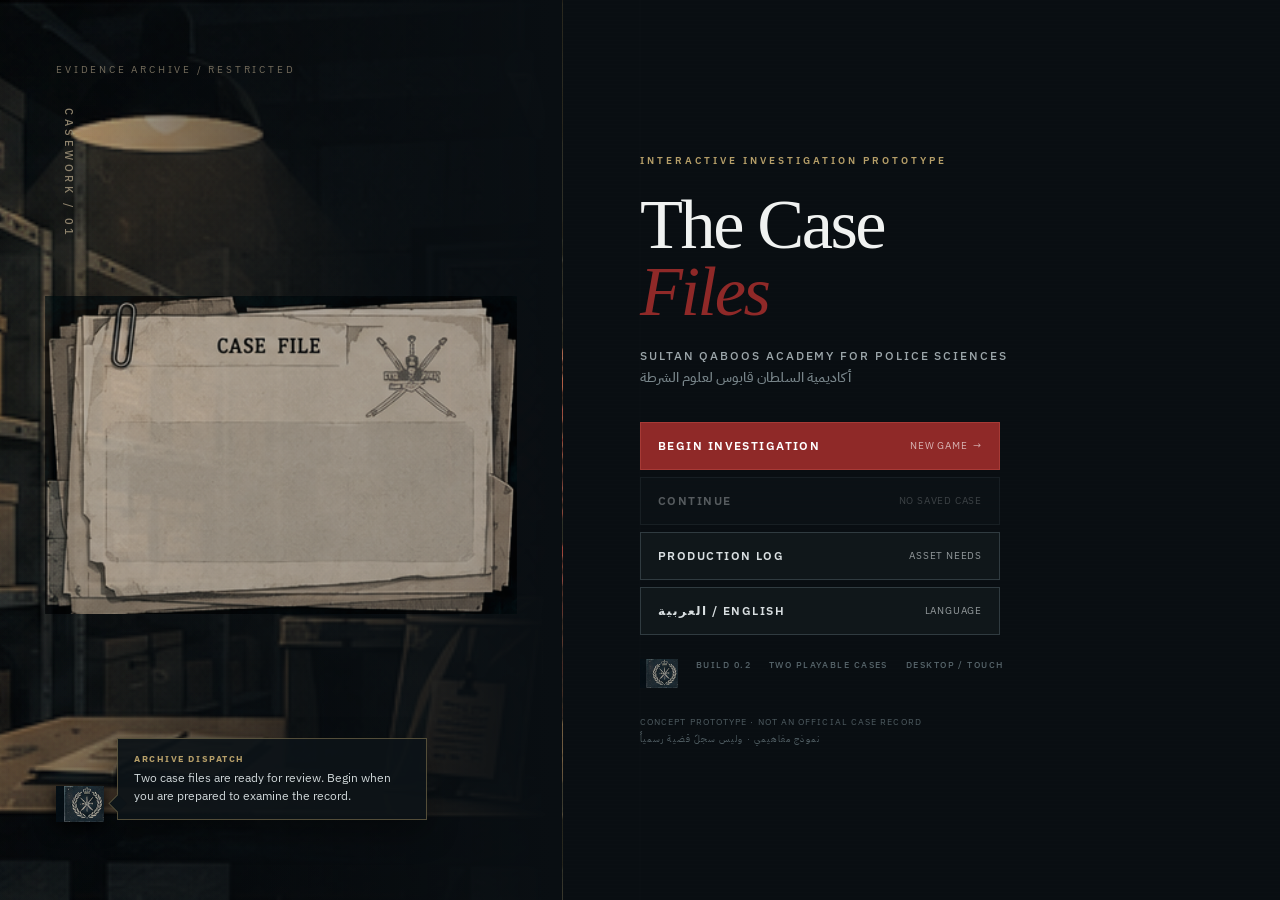
==== index.html @ 936d9a25 "Transform first theft case into cinematic investigation" ====
<!DOCTYPE html>
<html lang="en">
<head>
<meta charset="utf-8">
<meta name="viewport" content="width=device-width, initial-scale=1">
<title>Case Board — The Necklace at the Muscat Grand</title>
<link rel="preconnect" href="https://fonts.googleapis.com">
<link rel="preconnect" href="https://fonts.gstatic.com" crossorigin>
<link href="https://fonts.googleapis.com/css2?family=Special+Elite&family=IBM+Plex+Sans+Arabic:wght@400;500;600;700&family=IBM+Plex+Sans:wght@400;500;600;700&display=swap" rel="stylesheet">
<style>
:root{
  /* motion: ease-out for entrances, ease-in for exits, spring only for payoffs */
  --t-fast:120ms; --t-ui:200ms; --t-enter:260ms; --t-exit:170ms; --t-big:520ms;
  --e-out:cubic-bezier(.22,1,.3,1);
  --e-in:cubic-bezier(.5,0,.9,.4);
  --e-spring:cubic-bezier(.2,1.5,.4,1);
  --cork:#8A6842; --cork-dark:#5C4128; --cork-deep:#3E2C18;
  --paper:#F3EBD8; --paper2:#E2D4B4;
  --ink:#241F18; --muted:#7C6F58;
  --red:#8C2A22; --blue:#2C4A66; --green:#3C6E4A; --gold:#B8892F;
  --type:"Special Elite",monospace;
  --sans:"IBM Plex Sans",system-ui,sans-serif;
  --arf:"IBM Plex Sans Arabic","IBM Plex Sans",system-ui,sans-serif;
}
*{box-sizing:border-box;-webkit-tap-highlight-color:transparent}
html,body{height:100%}
body{margin:0;overflow:hidden;font-family:var(--sans);color:var(--ink);background:var(--cork-deep);display:flex;flex-direction:column}
body.ar{font-family:var(--arf)}
button{font-family:inherit}
.hidden{display:none!important}

/* ---------- toolbar ---------- */
.toolbar{flex:none;background:linear-gradient(#4A3520,var(--cork-deep));border-bottom:3px solid #2C1F10;
  padding:7px 12px;display:flex;align-items:center;gap:6px;flex-wrap:wrap;color:var(--paper);z-index:30;
  box-shadow:0 3px 10px rgba(0,0,0,.35)}
.tgroup{display:flex;align-items:center;gap:2px;background:rgba(0,0,0,.24);border:1px solid rgba(255,255,255,.09);padding:3px}
.tsep{width:1px;height:22px;background:rgba(255,255,255,.14);margin:0 3px}
.tb{font-size:12.5px;font-weight:500;background:transparent;color:#E6D9BC;border:none;
  padding:7px 10px;cursor:pointer;display:flex;align-items:center;gap:6px;white-space:nowrap;position:relative}
.tb:hover{background:rgba(255,255,255,.11);color:#fff}
.tb:active{background:rgba(0,0,0,.3)}
.tb svg{width:17px;height:17px;flex:none;stroke:currentColor;fill:none;stroke-width:1.7;stroke-linecap:round;stroke-linejoin:round}
.tb.on{background:var(--red);color:#fff}
.tb.accuse{background:var(--red);color:#fff}
.tb.accuse:hover{background:#A6362C}
.tb .lbl{font-size:12.5px}
#linkbtn svg,#notebookbtn svg,#hintbtn svg,#accusebtn svg{display:none}
#linkbtn::before,#notebookbtn::before,#hintbtn::before,#accusebtn::before{content:"";width:18px;height:18px;flex:none;background:center/contain no-repeat}
#linkbtn::before{background-image:var(--sprite-icon-network)}
#notebookbtn::before{background-image:var(--sprite-icon-document)}
#hintbtn::before{background-image:var(--sprite-icon-warning)}
#accusebtn::before{background-image:var(--sprite-icon-justice)}
@media (max-width:1180px){.tb .lbl{display:none}.tb{padding:7px 8px}}
.toolbar .title{font-family:var(--type);font-size:14px;white-space:nowrap}
body.ar .toolbar .title{font-family:var(--arf);font-weight:600;font-size:13.5px}
.toolbar .spacer{flex:1}
.tb{font-size:12.5px;font-weight:500;background:#4A3520;color:var(--paper);border:1px solid #63482C;padding:8px 12px;cursor:pointer;display:flex;align-items:center;gap:7px;white-space:nowrap}
.tb:hover{background:#5C4128}
.tb.on{background:var(--red);border-color:#6E1F19;color:#fff}
.tb.accuse{background:var(--red);border-color:#6E1F19}
.tb.accuse:hover{background:#A6362C}
.group{display:flex;align-items:center;background:rgba(0,0,0,.24);border:1px solid rgba(255,255,255,.09);padding:3px}
.group button{background:transparent;border:none;color:#E6D9BC;width:30px;height:28px;cursor:pointer;line-height:1;display:flex;align-items:center;justify-content:center}
.group button svg{width:16px;height:16px;stroke:currentColor;fill:none;stroke-width:1.7;stroke-linecap:round;stroke-linejoin:round}
.group button:hover{background:rgba(255,255,255,.11);color:#fff}
.group .zlevel{font-size:11.5px;min-width:42px;text-align:center;color:#D6C5A4;font-variant-numeric:tabular-nums;height:28px;display:flex;align-items:center;justify-content:center}
.group .zfit{width:30px}
.swatch{width:22px;height:22px;border-radius:50%;border:2px solid rgba(255,255,255,.26);cursor:pointer;padding:0;margin:0 2px}
.swatch.sel{border-color:#fff;box-shadow:0 0 0 2px rgba(0,0,0,.45)}
.badge{background:var(--gold);color:#231A08;font-size:11px;font-weight:700;min-width:19px;height:19px;border-radius:50%;display:flex;align-items:center;justify-content:center;padding:0 4px}

.hint{flex:none;background:var(--red);color:#fff;padding:8px 18px;font-size:13.5px;font-weight:500;display:flex;align-items:center;gap:10px;z-index:25}
.hint button{background:rgba(0,0,0,.25);border:none;color:#fff;padding:4px 11px;font-size:12.5px;cursor:pointer;margin-inline-start:auto}

/* ---------- board ---------- */
.board-scroll{flex:1;overflow:auto;position:relative;cursor:grab;touch-action:pan-x pan-y;
  background:
    radial-gradient(circle at 12% 18%, rgba(0,0,0,.07) 0 3px, transparent 3px),
    radial-gradient(circle at 63% 61%, rgba(0,0,0,.06) 0 3px, transparent 3px),
    radial-gradient(circle at 87% 26%, rgba(0,0,0,.07) 0 3px, transparent 3px),
    radial-gradient(circle at 31% 83%, rgba(0,0,0,.05) 0 3px, transparent 3px),
    linear-gradient(155deg,var(--cork),var(--cork-dark));
  background-size:120px 120px,150px 150px,134px 134px,110px 110px,cover;}
.board-canvas{position:relative;width:2560px;height:1700px}
.board{position:absolute;top:0;left:0;width:2560px;height:1700px;transform-origin:0 0}
.board.linking{cursor:crosshair}
svg.yarn-layer{position:absolute;inset:0;width:100%;height:100%;pointer-events:none;z-index:5}
svg.yarn-layer .yarn-hit{stroke:transparent;stroke-width:18;fill:none;pointer-events:stroke;cursor:pointer}
svg.yarn-layer .yarn-shadow{stroke:rgba(0,0,0,.3);stroke-width:3.5;fill:none;pointer-events:none}
svg.yarn-layer g.conn:hover .yarn-line{stroke-width:4.5}
.zone-label{position:absolute;font-family:var(--type);font-size:13.5px;color:rgba(255,255,255,.62);letter-spacing:.06em;text-shadow:0 1px 3px rgba(0,0,0,.5);pointer-events:none;z-index:2}
body.ar .zone-label{font-family:var(--arf);font-weight:600;letter-spacing:0}

.card{position:absolute;width:172px;background:var(--paper);border:none;padding:0;box-shadow:0 7px 16px rgba(0,0,0,.38);cursor:grab;touch-action:none;z-index:10;text-align:start;color:var(--ink);font-family:inherit;transition:box-shadow .15s}
.card.dragging{cursor:grabbing;box-shadow:0 18px 34px rgba(0,0,0,.5);z-index:22}
.card.link-armed{outline:3px solid #fff;outline-offset:3px}
.card.fresh{animation:drop .4s cubic-bezier(.2,1.3,.4,1)}
@keyframes drop{from{opacity:0;transform:translateY(-16px) rotate(-4deg)}to{opacity:1;transform:none}}
.board.linking .card{cursor:crosshair}
.card-inner{padding:15px 12px 12px;pointer-events:none}
.pin{position:absolute;top:-10px;left:50%;transform:translateX(-50%);width:18px;height:18px;border-radius:50%;z-index:3;background:radial-gradient(circle at 34% 28%,#E0645A,#8C2A22 72%);box-shadow:0 2px 4px rgba(0,0,0,.55),inset 0 -2px 3px rgba(0,0,0,.25)}
.pin.blue{background:radial-gradient(circle at 34% 28%,#6E97BE,#2C4A66 72%)}
.pin.gold{background:radial-gradient(circle at 34% 28%,#E3C168,#B8892F 72%)}
.thumb{display:block;width:100%;aspect-ratio:1;overflow:hidden;border:3px solid #fff;box-shadow:0 1px 4px rgba(0,0,0,.22);margin-bottom:10px}
.thumb svg,.thumb img{display:block;width:100%;height:100%;object-fit:cover}
.card .cname{font-weight:600;font-size:13.5px;line-height:1.3;margin:0}
.card .crole{color:var(--muted);font-size:11.5px;margin-top:2px;line-height:1.3}
.card .cstatus{margin-top:9px;font-family:var(--type);font-size:10.5px;color:var(--muted);padding-top:7px;border-top:1px solid var(--paper2)}
body.ar .card .cstatus{font-family:var(--arf);font-size:11px}
.card .cstatus.seen{color:var(--green)}
body.ar .card-inner{direction:rtl;text-align:right}

/* Cards use a shared visual grammar, but each kind answers a different question.
   Portraits identify people; evidence foregrounds its signal and time; locations
   orient the player in the case. This keeps the board economical while making
   relationships legible at a glance. */
.card-topline{display:flex;align-items:center;justify-content:space-between;gap:7px;
  min-height:23px;padding:8px 11px 0;color:var(--muted);font-family:var(--type);font-size:9px;letter-spacing:.11em}
body.ar .card-topline{font-family:var(--arf);font-weight:700;letter-spacing:0;direction:rtl}
.kind-mark{display:inline-flex;align-items:center;gap:5px;white-space:nowrap}
.kind-mark i{width:7px;height:7px;border-radius:50%;background:currentColor;box-shadow:0 0 0 2px rgba(0,0,0,.07)}
.card-rel{display:none;align-items:center;justify-content:center;min-width:20px;height:18px;padding:0 5px;
  background:var(--ink);color:#fff;font-family:var(--sans);font-size:10px;font-weight:700;letter-spacing:0}
.card.has-rel .card-rel{display:inline-flex}
.card.k-suspect .kind-mark{color:var(--red)}
.card.k-witness .kind-mark{color:#3E7FB0}
.card.k-evidence .kind-mark{color:#9A6914}
.card.k-evidence{width:184px;background:#F7F0DF}
.card.k-evidence .card-inner{padding:0 12px 12px}
.card.k-evidence .thumb{aspect-ratio:1.55;margin:0 0 9px;border-width:1px;background:#fff}
.card.k-evidence .cname{font-family:var(--type);font-size:13px;font-weight:400;line-height:1.25}
body.ar .card.k-evidence .cname{font-family:var(--arf);font-weight:700;font-size:13px}
.evidence-meta{display:flex;align-items:center;justify-content:space-between;gap:7px;margin-top:6px;
  padding-top:6px;border-top:1px dashed #D5C7A7;color:var(--muted);font-size:10px;line-height:1.2}
.evidence-meta .etime{font-family:var(--type);color:var(--blue);font-size:11px;font-variant-numeric:tabular-nums}
body.ar .evidence-meta .etime{font-family:var(--arf);font-weight:600}
.evidence-meta .efile{font-size:9px;letter-spacing:.08em;text-transform:uppercase}
.card.k-evidence .cstatus{margin-top:7px;padding-top:6px}

/* scene card */
.scene-card{position:absolute;width:280px;background:var(--paper);border:none;padding:0 0 12px;box-shadow:0 7px 16px rgba(0,0,0,.38);cursor:grab;touch-action:none;z-index:10;font-family:inherit;color:var(--ink);text-align:start}
.scene-card.dragging{cursor:grabbing;z-index:22}
.scene-card .tape{position:absolute;top:-11px;left:50%;transform:translateX(-50%) rotate(-2deg);width:80px;height:22px;background:rgba(238,226,190,.8);border-inline:1px dashed rgba(0,0,0,.12);z-index:3}
.scene-card .mini{display:block;width:100%;pointer-events:none}
.scene-card .mini svg,.scene-card .mini img{display:block;width:100%;height:auto;aspect-ratio:15/8;object-fit:cover}
.scene-card p{margin:9px 14px 0;font-family:var(--type);font-size:11.5px;line-height:1.5;color:var(--muted);pointer-events:none}
body.ar .scene-card p{font-family:var(--arf);font-size:12px;direction:rtl;text-align:right}
.scene-card .open-tag{display:block;margin:9px 14px 0;font-size:12px;font-weight:600;color:var(--red);pointer-events:none}
.scene-card .location-kicker img{width:24px;height:18px;object-fit:cover;filter:saturate(.8)}
.scene-card .location-kicker{display:flex;align-items:center;gap:6px;margin:12px 14px 0;color:var(--blue);font-family:var(--type);font-size:9px;letter-spacing:.12em}
.scene-card .location-kicker::before{content:"";width:7px;height:7px;border:1.5px solid currentColor;transform:rotate(45deg)}
body.ar .scene-card .location-kicker{font-family:var(--arf);font-size:10px;font-weight:700;letter-spacing:0;direction:rtl}

/* ---------- overlay / panel ---------- */
.overlay{position:fixed;inset:0;z-index:60;background:rgba(15,10,4,.74);display:flex;align-items:center;justify-content:center;padding:18px;animation:fade .18s ease}
.overlay.lvl2{z-index:80;background:rgba(15,10,4,.6)}
@keyframes fade{from{opacity:0}to{opacity:1}}
.panel{background:var(--paper);width:100%;max-width:700px;max-height:90vh;overflow-y:auto;box-shadow:0 22px 64px rgba(0,0,0,.55);position:relative;animation:rise var(--t-enter) var(--e-out)}
.panel.wide{max-width:1000px}
.panel.narrow{max-width:460px}
@keyframes rise{from{opacity:0;transform:translateY(14px) scale(.985)}to{opacity:1;transform:none}}
.panel-head{padding:18px 26px 16px;border-bottom:2px solid var(--paper2);display:flex;gap:15px;align-items:center}
body.ar .panel-head{direction:rtl}
.panel-portrait{width:64px;height:64px;flex:none;overflow:hidden;border:3px solid #fff;box-shadow:0 1px 5px rgba(0,0,0,.2)}
.panel-portrait svg,.panel-portrait img{display:block;width:100%;height:100%;object-fit:cover}
.panel-head h2{font-family:var(--type);font-weight:400;font-size:18.5px;margin:0;line-height:1.3}
body.ar .panel-head h2{font-family:var(--arf);font-weight:600}
.panel-head .role{color:var(--muted);font-size:13px;margin-top:3px}
.close-x{position:absolute;top:12px;inset-inline-end:12px;width:36px;height:36px;border:none;background:rgba(0,0,0,.06);color:var(--muted);font-size:21px;cursor:pointer;line-height:1;z-index:4}
.close-x:hover{background:rgba(0,0,0,.13);color:var(--ink)}
.panel-body{padding:18px 26px 26px}
body.ar .panel-body{direction:rtl;text-align:right}

.statement{font-family:var(--type);font-size:15px;line-height:1.75;margin:0 0 18px;border-inline-start:3px solid var(--gold);padding-inline-start:16px}
body.ar .statement{font-family:var(--arf);font-size:15.5px;line-height:1.95}
.topics{display:flex;flex-direction:column;gap:8px}
.topic-btn{text-align:start;background:#fff;border:1px solid #D9CBAA;padding:12px 15px;cursor:pointer;font-size:14.5px;color:var(--ink);display:flex;align-items:center;gap:10px;font-family:inherit}
body.ar .topic-btn{direction:rtl;text-align:right;font-size:15px}
.topic-btn:hover:not(:disabled){border-color:var(--gold);background:#FCF8EE}
.topic-btn:disabled{cursor:default;opacity:.6}
.topic-btn.asked{color:var(--muted)}
.flag{font-family:var(--type);font-size:10px;padding:3px 8px;flex:none;border-radius:2px}
body.ar .flag{font-family:var(--arf);font-size:11px;font-weight:600}
.flag.contradiction{background:var(--red);color:#fff}
.flag.clue{background:var(--blue);color:#fff}
.flag.clear{background:var(--green);color:#fff}
.flag.locked{background:#D9CBAA;color:#5C4F36}
.response{background:#fff var(--sprite-ui-notebook-page) center/100% 100% no-repeat;border:1px solid #D9CBAA;border-inline-start:3px solid var(--gold);padding:12px 15px;font-size:14.5px;line-height:1.65;animation:reveal .26s ease}
body.ar .response{font-size:15px;line-height:1.9}
@keyframes reveal{from{opacity:0;transform:translateY(-5px)}to{opacity:1;transform:none}}
.linkrow{margin-top:9px;padding-top:9px;border-top:1px dashed #DDD0B2}
.linkbtn{background:transparent;border:1px solid #CFC0A0;color:var(--muted);font-size:12.5px;font-weight:500;padding:6px 12px;cursor:pointer;display:inline-flex;align-items:center;gap:7px;font-family:inherit}
.linkbtn:hover{border-color:var(--red);color:var(--red)}
.linkbtn .dot{width:9px;height:9px;border-radius:50%;flex:none}

.actionrow{display:flex;gap:8px;flex-wrap:wrap;margin:0 0 16px;padding-bottom:16px;border-bottom:1px dashed #DDD0B2}
.actbtn{background:var(--blue);color:#fff;border:none;font-size:13.5px;font-weight:600;padding:10px 16px;cursor:pointer;font-family:inherit}
.actbtn:hover{filter:brightness(1.15)}
.actbtn:disabled{background:#D9CBAA;color:#8A7C5F;cursor:default}
.actbtn.g{background:var(--green)}

.ev-figure{background:#fff;border:1px solid #D9CBAA;margin-bottom:16px;display:flex;align-items:center;justify-content:center;padding:10px}
.ev-figure svg{width:180px;height:180px;max-width:100%}
.ev-desc{font-size:15px;line-height:1.7;margin:0}
body.ar .ev-desc{line-height:1.95}
.matchbox{margin-top:18px;padding-top:16px;border-top:1px dashed #DDD0B2}
.matchbox h3{font-family:var(--type);font-weight:400;font-size:14.5px;margin:0 0 10px}
body.ar .matchbox h3{font-family:var(--arf);font-weight:600;font-size:15px}
.matchrow{display:flex;align-items:center;gap:12px;background:#fff;border:1px solid #D9CBAA;padding:9px 13px;margin-bottom:8px;font-size:14px}
body.ar .matchrow{direction:rtl}
.matchrow .mp{width:34px;height:34px;flex:none;overflow:hidden;border:2px solid #fff}
.matchrow .mp svg{display:block;width:100%;height:100%}
.matchrow .mname{flex:1}
.matchrow button{background:var(--ink);color:#fff;border:none;font-size:12.5px;padding:7px 13px;cursor:pointer;font-family:inherit}
.matchrow .res{font-family:var(--type);font-size:12px;padding:4px 10px}
body.ar .matchrow .res{font-family:var(--arf);font-weight:600;font-size:12.5px}
.res.hit{background:var(--red);color:#fff}
.res.miss{background:var(--green);color:#fff}
.needprint{color:var(--muted);font-size:14px;font-style:italic;line-height:1.6;margin:0}

/* ---------- crime scene ---------- */
.scene-wrap{position:relative;background:#11161C;border:1px solid #D9CBAA}
.scene-wrap svg{display:block;width:100%;height:auto}.scene-photo{filter:saturate(.8) contrast(1.04);opacity:.82}
.hot{cursor:pointer}
.hot .ring{fill:rgba(232,179,58,.14);stroke:#E8B33A;stroke-width:2.5;stroke-dasharray:5 4}
.scene-wrap.glow .hot .ring{animation:pulse 1.8s ease-in-out infinite}
@keyframes pulse{0%,100%{opacity:.45}50%{opacity:1}}
.scene-wrap:not(.glow) .hot .ring{opacity:0}
.hot:hover .ring{opacity:1!important;fill:rgba(232,179,58,.3)}
.hot.done .ring{stroke:#3C6E4A;fill:rgba(60,110,74,.18);stroke-dasharray:none;animation:none;opacity:.8}
.hot .tick{font-family:var(--type);font-size:15px;fill:#8EDBA4}
.scene-tools{display:flex;gap:8px;align-items:center;margin:14px 0 0;flex-wrap:wrap}
.scene-out{margin-top:14px;background:#fff;border:1px solid #D9CBAA;border-inline-start:3px solid var(--gold);padding:14px 16px;font-size:14.5px;line-height:1.7;min-height:2em}
body.ar .scene-out{line-height:1.9}
.scene-out .found{display:block;margin-top:9px;color:var(--green);font-weight:600;font-size:13.5px}
.scene-empty{color:var(--muted);font-style:italic}

/* ---------- picker ---------- */
.picklist{display:flex;flex-direction:column;gap:7px;max-height:56vh;overflow-y:auto}
.pickitem{display:flex;align-items:center;gap:12px;background:#fff;border:1px solid #D9CBAA;padding:8px 13px;cursor:pointer;text-align:start;font-family:inherit;font-size:14px;color:var(--ink)}
body.ar .pickitem{direction:rtl;text-align:right}
.pickitem:hover{border-color:var(--red)}
.pickitem .pp{width:34px;height:34px;flex:none;overflow:hidden;border:2px solid #fff}
.pickitem .pp svg,.pickitem .pp img{display:block;width:100%;height:100%;object-fit:cover}

/* ---------- notebook ---------- */
.notebook{position:fixed;top:0;inset-inline-end:0;bottom:0;z-index:70;width:min(370px,94vw);background:var(--paper);box-shadow:-10px 0 34px rgba(0,0,0,.45);transform:translateX(105%);transition:transform .26s ease;display:flex;flex-direction:column}
body.ar .notebook{transform:translateX(-105%)}
.notebook.open{transform:translateX(0)!important}
.notebook-head{padding:15px 18px;border-bottom:2px solid var(--paper2);display:flex;align-items:center;gap:12px;flex:none}
.notebook-head h2{font-family:var(--type);font-weight:400;font-size:16.5px;margin:0}
body.ar .notebook-head{direction:rtl}
body.ar .notebook-head h2{font-family:var(--arf);font-weight:600}
.notebook-close{margin-inline-start:auto;width:34px;height:34px;flex:none;border:none;background:rgba(0,0,0,.05);color:var(--muted);font-size:20px;cursor:pointer;line-height:1}
.notebook-close:hover{background:rgba(0,0,0,.12);color:var(--ink)}
.notebook-list{flex:1;overflow-y:auto;padding:14px 16px}
body.ar .notebook-list{direction:rtl;text-align:right}
.note-entry{border-inline-start:3px solid var(--gold);padding:10px 13px;margin-bottom:10px;background:#fff var(--sprite-ui-notebook-page) center/100% 100% no-repeat;font-size:13.5px;line-height:1.55;animation:reveal .24s ease}
body.ar .note-entry{font-size:14px;line-height:1.8}
.note-entry.contradiction{border-color:var(--red)}
.note-entry.clue{border-color:var(--blue)}
.note-entry.clear{border-color:var(--green)}
.note-entry .tag{display:block;font-family:var(--type);font-size:10px;color:var(--muted);margin-bottom:4px;letter-spacing:.05em}
body.ar .note-entry .tag{font-family:var(--arf);font-size:11.5px;font-weight:600;letter-spacing:0}
.note-empty{color:var(--muted);font-size:14px;font-style:italic;line-height:1.6}

.nbtabs{display:flex;flex:none;border-bottom:2px solid var(--paper2)}
.nbtab{flex:1;background:transparent;border:none;border-bottom:3px solid transparent;
  padding:11px 8px;font-family:inherit;font-size:13.5px;font-weight:600;color:var(--muted);cursor:pointer;
  display:flex;align-items:center;justify-content:center;gap:7px;transition:color var(--t-fast) var(--e-out),border-color var(--t-fast) var(--e-out)}
.nbtab:hover{color:var(--ink)}
.nbtab.on{color:var(--ink);border-bottom-color:var(--red)}
.nbtab .badge{background:var(--red);color:#fff}
.leadhead{font-family:var(--type);font-size:11px;letter-spacing:.07em;color:var(--muted);margin:4px 0 9px}
body.ar .leadhead{font-family:var(--arf);font-weight:600;letter-spacing:0;font-size:12px}
.lead{display:flex;gap:11px;background:#fff;border-inline-start:3px solid var(--red);padding:11px 13px;
  margin-bottom:9px;font-size:13.5px;line-height:1.6;animation:reveal var(--t-enter) var(--e-out)}
body.ar .lead{font-size:14px;line-height:1.8}
.lead .lq{font-family:var(--type);font-size:14px;color:var(--red);flex:none;line-height:1.2}
.lead.done{border-inline-start-color:var(--green);opacity:.62}
.lead.done .lq{color:var(--green)}
.lead.done .ltxt{text-decoration:line-through;text-decoration-thickness:1px}
.deduction{background:#fff;border:1px solid #D9CBAA;margin-bottom:12px;padding:13px;animation:reveal var(--t-enter) var(--e-out)}
.deduction.unlocked{border-inline-start:4px solid var(--gold)}
.deduction-title{font-family:var(--type);font-size:13px;margin:0 0 9px;color:var(--red)}
.fact-chain{display:flex;flex-wrap:wrap;align-items:center;gap:6px;margin-bottom:9px}
.fact-chip{font-size:11.5px;background:#EAF1F6;color:var(--blue);border:1px solid #C3D6E2;padding:4px 7px}
.fact-chip.missing{background:transparent;color:var(--muted);border-style:dashed}
.fact-plus{color:var(--gold);font-weight:700}.deduction-result{font-family:var(--type);font-size:13.5px;line-height:1.55;margin:0}
.relation-card{background:#fff;border-inline-start:3px solid var(--blue);padding:10px 12px;margin-bottom:9px}.relation-card strong{display:block;font-size:13px;margin-bottom:7px}
.relation-row{display:grid;grid-template-columns:minmax(76px,.7fr) 1.3fr;gap:8px;font-size:12px;padding:4px 0;border-top:1px dotted #DED2B8}.relation-row .predicate{color:var(--muted);font-family:var(--type)}
body.ar .deduction-title,body.ar .deduction-result,body.ar .relation-row .predicate{font-family:var(--arf)}

/* ---------- case select (gate #0.5, between splash and briefing) ---------- */
#case-select{
  position:fixed;inset:0;z-index:998;background:#0b1115 url("assets/rooms/evidence-room.svg") center/cover no-repeat;
  display:flex;align-items:center;justify-content:center;padding:26px;overflow-y:auto;
  transition:opacity 380ms var(--e-in);
}
#case-select::before{content:"";position:fixed;inset:0;background:linear-gradient(90deg,rgba(6,10,13,.96),rgba(6,10,13,.76)),linear-gradient(0deg,rgba(4,7,9,.92),transparent 60%);pointer-events:none}
#case-select.hidden{display:none}
#case-select.leaving{opacity:0;pointer-events:none}
.cs-wrap{position:relative;z-index:1;max-width:980px;width:100%}
.cs-head{text-align:center;color:var(--paper);margin-bottom:26px}
.cs-head h1{font-family:var(--type);font-weight:400;font-size:22px;margin:0 0 5px}
body.ar .cs-head h1{font-family:var(--arf);font-weight:700}
.cs-head p{margin:0;color:#B9A780;font-size:13.5px}
body.ar .cs-head p{font-family:var(--arf)}
.cs-brief{display:flex;align-items:center;gap:12px;width:max-content;max-width:100%;margin:0 0 24px;color:#c9d0d2;animation:bubble-in 500ms 80ms var(--e-out) backwards}
.cs-brief img{width:44px;height:44px;object-fit:contain;filter:drop-shadow(0 4px 8px rgba(0,0,0,.45))}
.cs-bubble{position:relative;margin:0;padding:11px 15px;border:1px solid #4c5a60;background:rgba(18,27,32,.94);font-size:12.5px;line-height:1.45;box-shadow:0 8px 24px rgba(0,0,0,.3)}
.cs-bubble::before{content:"";position:absolute;left:-7px;top:14px;width:12px;height:12px;background:#121b20;border-left:1px solid #4c5a60;border-bottom:1px solid #4c5a60;transform:rotate(45deg)}
body.ar .cs-brief{flex-direction:row-reverse;margin-left:auto}.cs-bubble strong{display:block;color:#b69f69;font-size:9px;letter-spacing:.15em;text-transform:uppercase;margin-bottom:2px}
body.ar .cs-bubble{text-align:right}body.ar .cs-bubble::before{left:auto;right:-7px;transform:rotate(225deg)}
.cs-grid{display:grid;grid-template-columns:1fr 1fr;gap:22px}
@media (max-width:720px){.cs-grid{grid-template-columns:1fr}}
.cs-card{
  background:var(--paper);cursor:pointer;border:none;text-align:start;padding:0;
  box-shadow:0 16px 40px rgba(0,0,0,.4);overflow:hidden;
  transition:transform var(--t-ui) var(--e-out),box-shadow var(--t-ui) var(--e-out);
  transform-origin:50% 85%;animation:case-file-in 560ms 170ms var(--e-out) backwards;
}
.cs-card:nth-of-type(2){animation-delay:270ms}
.cs-card:hover{transform:translateY(-4px);box-shadow:0 22px 50px rgba(0,0,0,.5)}
.cs-thumb{width:100%;aspect-ratio:600/200;overflow:hidden;border-bottom:3px solid var(--paper2)}
.cs-thumb svg,.cs-thumb img{display:block;width:100%;height:100%;object-fit:cover}
.cs-thumb img{transition:transform 650ms var(--e-out),filter 300ms ease;filter:saturate(.72) contrast(1.08)}
.cs-card:hover .cs-thumb img,.cs-card:focus-visible .cs-thumb img{transform:scale(1.035);filter:saturate(.95) contrast(1.04)}
.cs-body{padding:16px 18px 18px;position:relative}
body.ar .cs-body{direction:rtl;text-align:right}
.cs-tag{
  position:absolute;top:-13px;inset-inline-start:16px;font-family:var(--type);font-size:10.5px;
  letter-spacing:.06em;padding:4px 10px;color:#fff;box-shadow:0 3px 8px rgba(0,0,0,.3);
}
body.ar .cs-tag{font-family:var(--arf);font-weight:700;letter-spacing:0}
.cs-tag.theft{background:var(--blue)}
.cs-tag.homicide{background:var(--red)}
.cs-title{font-family:var(--type);font-weight:400;font-size:16.5px;margin:8px 0 4px}
body.ar .cs-title{font-family:var(--arf);font-weight:700;font-size:16px}
.cs-teaser{font-size:13px;color:var(--muted);line-height:1.55;margin:0}
body.ar .cs-teaser{font-size:13.5px;line-height:1.8}
.cs-foot{text-align:center;margin-top:20px}
.cs-foot button{
  background:transparent;border:1px solid #6B5636;color:#C6B08A;
  font-family:inherit;font-size:12.5px;padding:9px 18px;cursor:pointer;
}
.cs-foot button:hover{border-color:#B9A780;color:#EAD9AE}
@keyframes case-file-in{from{opacity:0;transform:translateY(22px) scale(.9)}to{opacity:1;transform:none}}
@keyframes bubble-in{from{opacity:0;transform:translateX(-12px) scale(.92)}to{opacity:1;transform:none}}

/* ---------- command menu (gate #0) ---------- */
#academy-splash{
  position:fixed;inset:0;z-index:999;overflow:hidden;color:#e8edf0;
  background:#090e12;display:grid;grid-template-columns:minmax(360px,44%) 1fr;
  transition:opacity 420ms var(--e-in),transform 420ms var(--e-in);
}
#academy-splash::before{content:"";position:absolute;inset:0;pointer-events:none;opacity:.24;background:
  linear-gradient(90deg,transparent 49.9%,rgba(255,255,255,.035) 50%,transparent 50.1%),
  linear-gradient(rgba(255,255,255,.018) 1px,transparent 1px);background-size:100% 100%,100% 4px}
#academy-splash.leaving{opacity:0;transform:scale(1.015);pointer-events:none}
.menu-visual{position:relative;min-height:100vh;background:
  linear-gradient(90deg,rgba(7,11,14,.05),#090e12 98%),
  linear-gradient(0deg,rgba(4,8,11,.42),rgba(4,8,11,.12)),
  url("assets/rooms/evidence-room.svg") center/cover no-repeat,#11191e;
  border-right:1px solid rgba(182,159,105,.2);overflow:hidden}
.menu-visual>*{z-index:1}
.menu-visual::before{content:"";position:absolute;inset:8% 10%;border:1px solid rgba(182,159,105,.18);background:
  linear-gradient(135deg,transparent 46%,rgba(182,159,105,.06) 46.2%,rgba(182,159,105,.06) 46.8%,transparent 47%),
  radial-gradient(circle at 50% 44%,transparent 0 16%,rgba(182,159,105,.13) 16.2% 16.5%,transparent 16.8%)}
.menu-visual::after{content:"EVIDENCE ARCHIVE  /  RESTRICTED";position:absolute;top:7%;left:10%;font:10px var(--sans);letter-spacing:.28em;color:#756d5d}
.menu-case-mark{position:absolute;left:11%;top:12%;writing-mode:vertical-rl;font:500 11px var(--sans);letter-spacing:.32em;color:#8d826c}
.menu-dispatch{position:absolute;left:10%;right:10%;bottom:8%;display:flex;align-items:flex-end;gap:13px;color:#d1d8da;animation:bubble-in 650ms 800ms var(--e-out) backwards}
.menu-dispatch img{width:48px;height:48px;object-fit:contain;filter:drop-shadow(0 4px 10px #000)}
.dispatch-bubble{position:relative;max-width:310px;margin:0 0 8px;padding:13px 16px;background:rgba(12,19,23,.92);border:1px solid rgba(182,159,105,.42);font-size:12px;line-height:1.55;box-shadow:0 12px 30px rgba(0,0,0,.35)}
.dispatch-bubble::before{content:"";position:absolute;left:-7px;bottom:9px;width:12px;height:12px;background:#0d1418;border-left:1px solid rgba(182,159,105,.42);border-bottom:1px solid rgba(182,159,105,.42);transform:rotate(45deg)}
.dispatch-bubble strong{display:block;margin-bottom:3px;color:#b69f69;font-size:9px;letter-spacing:.17em;text-transform:uppercase}
.menu-placeholder{position:absolute;inset:auto 13% 9% 13%;height:180px;background:var(--sprite-ui-paper-stack) center/contain no-repeat;filter:sepia(.15) brightness(.55);opacity:.72}
.menu-placeholder span{display:none}
.splash-frame{position:relative;align-self:center;width:min(560px,88%);padding:42px 4vw 42px 6vw;z-index:1}
.splash-frame>*{animation:menu-item-in 520ms var(--e-out) backwards}.splash-frame>:nth-child(1){animation-delay:80ms}.splash-frame>:nth-child(2){animation-delay:150ms}.splash-frame>:nth-child(3){animation-delay:220ms}.splash-frame>:nth-child(4){animation-delay:270ms}.splash-frame>:nth-child(5){animation-delay:340ms}.splash-frame>:nth-child(6){animation-delay:410ms}.splash-frame>:nth-child(7){animation-delay:470ms}
@keyframes menu-item-in{from{opacity:0;transform:translateY(12px) scale(.98)}to{opacity:1;transform:none}}
.menu-kicker{margin:0 0 24px;color:#b69f69;font:600 10px var(--sans);letter-spacing:.3em;text-transform:uppercase}
.splash-title{margin:0;font:400 clamp(42px,5.5vw,78px)/.94 Georgia,serif;letter-spacing:-.035em;color:#f0f2f1;max-width:600px}
.splash-title span{display:block;color:#8f2928;font-style:italic}
.splash-org-en{margin:24px 0 4px;font:500 12px var(--sans);letter-spacing:.16em;text-transform:uppercase;color:#9ca6aa}
.splash-org-ar{margin:0 0 34px;font:500 14px var(--arf);color:#78858a;direction:rtl;text-align:left}
.menu-actions{display:flex;flex-direction:column;align-items:stretch;gap:7px;max-width:360px}
.splash-continue,.menu-button{min-height:48px;padding:0 17px;border:1px solid #303b40;background:rgba(18,25,29,.82);color:#d9dfe1;text-align:left;cursor:pointer;font:600 12px var(--sans);letter-spacing:.12em;text-transform:uppercase;display:flex;align-items:center;justify-content:space-between;transition:background var(--t-ui),border-color var(--t-ui),padding var(--t-ui)}
.splash-continue{background:#8f2928;border-color:#a73a36;color:#fff}
.splash-continue:hover,.menu-button:hover:not(:disabled){background:#a63431;border-color:#bd4a45;padding-left:22px}
.menu-button:hover:not(:disabled){background:#19242a;border-color:#64747a}
.menu-button:disabled{opacity:.37;cursor:not-allowed}
.menu-button small,.splash-continue small{font:400 10px var(--sans);letter-spacing:.08em;color:inherit;opacity:.65}
.menu-meta{display:flex;gap:18px;margin-top:24px;font:500 9px var(--sans);letter-spacing:.16em;color:#58666c;text-transform:uppercase}
.splash-foot{margin:28px 0 0;font:400 9px var(--sans);letter-spacing:.12em;color:#4e5b60;text-transform:uppercase}
.splash-foot .ar{display:block;font-family:var(--arf);direction:rtl;text-align:left;margin-top:5px;text-transform:none}
@media(max-width:760px){#academy-splash{grid-template-columns:1fr}.menu-visual{position:absolute;inset:0;opacity:.28;border:0}.menu-dispatch{display:none}.splash-frame{justify-self:center;width:min(520px,90%);padding:32px 20px}.splash-title{font-size:49px}.menu-meta{flex-wrap:wrap}.cs-brief{margin-inline:auto}.cs-head{text-align:center!important}}
@media(prefers-reduced-motion:reduce){#academy-splash{transition:none}.splash-frame>*,.menu-dispatch,.cs-brief,.cs-card{animation:none!important}}
body:has(#academy-splash) .overlay{z-index:1001}

/* ---------- Case 1: cinematic investigation treatment ---------- */
body[data-case="case1"]{--case-neon:#f1bd4b;--case-night:#101820;--case-red:#b43a32}
body[data-case="case1"] .board-scroll{background:
  radial-gradient(circle at 52% 8%,rgba(241,189,75,.14),transparent 25%),
  linear-gradient(rgba(255,255,255,.018) 1px,transparent 1px),
  linear-gradient(90deg,rgba(255,255,255,.018) 1px,transparent 1px),
  linear-gradient(145deg,#795534,#3b281a 72%);background-size:auto,42px 42px,42px 42px,auto}
body[data-case="case1"] .zone-panel{border-color:rgba(255,229,177,.2);background:rgba(35,22,12,.17);box-shadow:inset 0 0 45px rgba(20,10,3,.18)}
body[data-case="case1"] .card,body[data-case="case1"] .scene-card{filter:drop-shadow(0 14px 16px rgba(12,7,2,.26));transition:transform .22s var(--e-out),filter .22s ease,box-shadow .22s ease}
body[data-case="case1"] .card:hover,body[data-case="case1"] .scene-card:hover{transform:translateY(-8px) rotate(var(--tilt,0deg));filter:drop-shadow(0 22px 20px rgba(12,7,2,.4));z-index:21}
body[data-case="case1"] .card.k-evidence .thumb{background:#111b21;border:5px solid #fff;box-shadow:0 5px 13px rgba(0,0,0,.23)}
body[data-case="case1"] .card.k-evidence .thumb img,body[data-case="case1"] .card.k-evidence .thumb svg{animation:evidence-focus .55s var(--e-out) both}
@keyframes evidence-focus{from{filter:blur(4px) saturate(.2);transform:scale(1.08)}to{filter:none;transform:none}}

.investigation-hud{display:none;position:fixed;left:18px;bottom:18px;z-index:24;width:min(390px,calc(100vw - 36px));color:#edf1ef;background:rgba(12,19,23,.94);border:1px solid #536168;border-left:4px solid var(--case-neon);box-shadow:0 16px 38px rgba(0,0,0,.42);backdrop-filter:blur(8px);animation:hud-in .5s .25s var(--e-out) backwards}
body[data-case="case1"] .investigation-hud{display:grid;grid-template-columns:1fr auto;align-items:center}
.ih-copy{padding:12px 15px}.ih-kicker{display:block;color:var(--case-neon);font-size:9px;font-weight:700;letter-spacing:.18em;text-transform:uppercase;margin-bottom:4px}.ih-objective{font:15px/1.25 Georgia,serif}.ih-progress{display:block;color:#91a0a6;font-size:10px;margin-top:5px;letter-spacing:.05em}.ih-search{align-self:stretch;border:0;border-left:1px solid #39484e;background:#17242a;color:#fff;padding:0 16px;cursor:pointer;font:700 10px var(--sans);letter-spacing:.12em;text-transform:uppercase}.ih-search:hover{background:var(--case-red)}
@keyframes hud-in{from{opacity:0;transform:translateY(18px)}to{opacity:1;transform:none}}

body[data-case="case1"] .panel.dialogue-panel{max-width:820px;background:#121b20;color:#e9eeee;border:1px solid #4b5a60;overflow:hidden}
body[data-case="case1"] .dialogue-panel .panel-head{background:linear-gradient(90deg,#172329,#10171b);border-bottom:1px solid #3b484e;padding:20px 28px}
body[data-case="case1"] .dialogue-panel .panel-portrait{width:90px;height:108px;border:2px solid #b69f69;box-shadow:10px 10px 0 #0a1013}
body[data-case="case1"] .dialogue-panel .panel-head h2{font:28px Georgia,serif;color:#fff}.dialogue-panel .role{color:#b69f69;text-transform:uppercase;letter-spacing:.12em;font-size:10px}
body[data-case="case1"] .dialogue-panel .panel-body{background:radial-gradient(circle at 85% 0,rgba(182,159,105,.08),transparent 35%),#121b20}
body[data-case="case1"] .dialogue-panel .topic-btn{background:#18252b;border:1px solid #334249;color:#dfe6e8;border-left:3px solid transparent;transition:transform .18s var(--e-out),border-color .18s,background .18s}
body[data-case="case1"] .dialogue-panel .topic-btn:hover:not(:disabled){background:#22333a;border-color:#b69f69;border-left-color:var(--case-neon);transform:translateX(5px)}
body[data-case="case1"] .dialogue-panel .response{position:relative;background:#eee4ce;color:#211d17;border:0;border-left:5px solid var(--case-neon);font:16px/1.7 Georgia,serif;box-shadow:0 12px 25px rgba(0,0,0,.25)}
body[data-case="case1"] .dialogue-panel .response::before{content:"STATEMENT";display:block;color:#8b5e16;font:700 9px var(--sans);letter-spacing:.2em;margin-bottom:6px}

body[data-case="case1"] .panel.scene-investigation{max-width:1120px;background:#0d1519;color:#eef2f1;border:1px solid #526168;overflow:hidden}
.scene-investigation .panel-head{border-bottom:1px solid #3d4a50;background:#111c21}.scene-investigation .panel-head h2{font:27px Georgia,serif}.scene-investigation .panel-body{padding:0;display:grid;grid-template-columns:minmax(0,1fr) 290px}.scene-investigation .scene-wrap{border:0;min-height:100%;background:#070b0d}.scene-investigation .scene-wrap svg{height:100%;min-height:520px;object-fit:cover}.scene-investigation .scene-photo{opacity:.92;filter:saturate(.9) contrast(1.08) brightness(.72)}
.scene-side{padding:22px;background:linear-gradient(160deg,#17242a,#0e171b);border-left:1px solid #3b494f;display:flex;flex-direction:column}.scene-side .scene-kicker{color:var(--case-neon);font-size:9px;font-weight:700;letter-spacing:.18em;text-transform:uppercase}.scene-side h3{font:22px/1.1 Georgia,serif;margin:7px 0 10px}.scene-side p{font-size:12.5px;line-height:1.55;color:#aab5b9}.scene-side .scene-out{margin-top:auto;background:#eee4ce;color:#241f18;border:0;border-left:4px solid var(--case-neon);min-height:112px}.scene-side .scene-tools{margin:12px 0 0}.scene-side .actbtn{width:100%;background:#a53430}.scene-investigation .hot .ring{stroke:var(--case-neon);filter:drop-shadow(0 0 7px #f1bd4b)}.scene-investigation .hot .burst{fill:#fff;animation:scene-beacon 1.7s infinite}.scene-investigation .hot.just .ring{animation:hot-found .55s var(--e-spring)}
@keyframes scene-beacon{50%{opacity:.25;transform:scale(1.7);transform-origin:center}}@keyframes hot-found{50%{stroke-width:9;opacity:1}}
@media(max-width:760px){.investigation-hud{bottom:10px;left:10px;width:calc(100vw - 20px)}.scene-investigation .panel-body{grid-template-columns:1fr}.scene-side{border-left:0;border-top:1px solid #3b494f}.scene-investigation .scene-wrap svg{min-height:310px}.ih-search{padding:0 12px}}
@media(prefers-reduced-motion:reduce){body[data-case="case1"] .card.k-evidence .thumb img,body[data-case="case1"] .card.k-evidence .thumb svg,.investigation-hud,.scene-investigation .hot .burst{animation:none!important}}

/* ---------- grounded case archive ---------- */
.cs-head{text-align:left}.cs-head h1{font-family:Georgia,serif;font-size:30px}.cs-head p{color:#738086}
.cs-grid{gap:14px}.cs-card{background:#121a1f;border:1px solid #29343a;box-shadow:none;color:#e6eaeb}
.cs-card:hover{transform:translateY(-2px);border-color:#8e7a50;box-shadow:0 16px 38px rgba(0,0,0,.36)}
.cs-thumb{background:#0d1418;border-bottom:1px solid #29343a;display:flex;align-items:center;justify-content:center}
.case-missing{font:600 10px var(--sans);letter-spacing:.16em;text-transform:uppercase;color:#68757a;text-align:center;line-height:1.8}.case-missing small{display:block;font-size:9px;color:#4e5a5f;letter-spacing:.08em}.cs-body{padding:20px}.cs-title{font-family:Georgia,serif;font-size:18px}.cs-teaser{color:#879297}.cs-tag{top:-12px;letter-spacing:.14em}
/* ---------- intro ---------- */
.intro-overlay{position:fixed;inset:0;z-index:90;background:var(--cork-deep);display:flex;align-items:center;justify-content:center;padding:18px;overflow-y:auto}
.intro-card{background:var(--paper);max-width:620px;width:100%;box-shadow:0 22px 64px rgba(0,0,0,.55)}
body.ar .intro-card{direction:rtl;text-align:right}
.intro-inner{padding:24px 30px 26px}
.intro-stamp{font-family:var(--type);color:var(--red);font-size:12.5px;border:2px solid var(--red);display:inline-block;padding:4px 11px;transform:rotate(-3deg);margin-bottom:14px}
body.ar .intro-stamp{font-family:var(--arf);font-weight:600}
.intro-card h1{font-family:var(--type);font-weight:400;font-size:22px;margin:0 0 12px;line-height:1.3}
body.ar .intro-card h1{font-family:var(--arf);font-weight:700}
.intro-line{font-family:var(--type);font-size:14px;line-height:1.8;margin:0 0 4px}
body.ar .intro-line{font-family:var(--arf);font-size:15px;line-height:2}
.introbtns{display:flex;gap:10px;margin-top:20px;flex-wrap:wrap}
.startbtn{background:var(--red);color:#fff;border:none;font-weight:600;font-size:15px;padding:13px 26px;cursor:pointer;font-family:inherit}
.langbtn{background:transparent;color:var(--muted);border:1px solid #CFC0A0;font-weight:600;font-size:14px;padding:13px 20px;cursor:pointer;font-family:inherit}

/* ---------- accuse ---------- */
.accuse-list{display:flex;flex-direction:column;gap:10px;margin:16px 0 20px}
.accuse-opt{display:flex;align-items:center;gap:14px;background:#fff;border:2px solid #D9CBAA;padding:10px 14px;cursor:pointer;text-align:start;font-family:inherit;font-size:15px;color:var(--ink)}
body.ar .accuse-opt{direction:rtl;text-align:right}
.accuse-opt.picked{border-color:var(--red);background:#FDF6F5}
.mini-portrait{width:42px;height:42px;flex:none;overflow:hidden;border:2px solid #fff}
.mini-portrait svg,.mini-portrait img{display:block;width:100%;height:100%;object-fit:cover}
.confirmbtn{background:var(--red);color:#fff;border:none;font-weight:600;font-size:14.5px;padding:12px 24px;cursor:pointer;font-family:inherit}
.confirmbtn:disabled{background:#D9CBAA;color:#8A7C5F;cursor:default}
.verdict-stamp{font-family:var(--type);font-size:23px;padding:8px 18px;display:inline-block;border:3px solid;transform:rotate(-4deg);margin-bottom:16px}
body.ar .verdict-stamp{font-family:var(--arf);font-weight:700;font-size:21px}
.verdict-stamp.correct{color:var(--green);border-color:var(--green)}
.verdict-stamp.wrong{color:var(--red);border-color:var(--red)}
.verdict-text{font-size:15px;line-height:1.75}
body.ar .verdict-text{line-height:2}
.verdict-text p{margin:0 0 12px}

/* ---------- case strength meter ---------- */
.meter{display:flex;align-items:center;gap:8px;border:1px solid rgba(255,255,255,.09);background:rgba(0,0,0,.24);padding:0 10px;height:34px}
.meter .mlab{font-size:11px;color:#C6B08A;white-space:nowrap}
.meter .mtrack{width:78px;height:6px;background:#2C1F10;overflow:hidden}
.meter .mbar{height:100%;width:0;background:#B23B30;transition:width .5s cubic-bezier(.22,1,.3,1)}
.meter .mval{font-size:11px;color:#E4D6B6;font-variant-numeric:tabular-nums;min-width:30px;text-align:end}

/* ---------- NEW badge ---------- */
.newtag{position:absolute;top:-9px;inset-inline-end:-8px;background:#B23B30;color:#fff;font-family:var(--sans);font-size:9.5px;font-weight:700;letter-spacing:.07em;padding:3px 7px;z-index:4;box-shadow:0 2px 5px rgba(0,0,0,.4);animation:nudge 2.2s ease-in-out infinite}
body.ar .newtag{font-family:var(--arf);letter-spacing:0}
@keyframes nudge{0%,88%,100%{transform:none}92%{transform:translateY(-3px)}96%{transform:translateY(-1px)}}
.topic-btn.isnew{border-color:#B23B30;box-shadow:inset 3px 0 0 #B23B30}
body.ar .topic-btn.isnew{box-shadow:inset -3px 0 0 #B23B30}
.nomore{margin:12px 0 0;color:var(--muted);font-size:13.5px;font-style:italic;line-height:1.6}

/* ---------- toast ---------- */
.toasts{position:fixed;bottom:18px;inset-inline-start:18px;z-index:95;display:flex;flex-direction:column;gap:9px;pointer-events:none;max-width:330px}
.toast{background:var(--paper);border-inline-start:4px solid var(--gold);padding:11px 15px;box-shadow:0 8px 24px rgba(0,0,0,.45);font-size:13.5px;line-height:1.5;animation:toastin 300ms var(--e-out)}
body.ar .toast{direction:rtl;text-align:right;font-size:14px}
.toast.new{border-color:#B23B30}
.toast strong{display:block;font-family:var(--type);font-size:11px;color:var(--muted);margin-bottom:3px;letter-spacing:.05em}
body.ar .toast strong{font-family:var(--arf);font-weight:600;font-size:12px;letter-spacing:0}
@keyframes toastin{from{opacity:0;transform:translateX(-24px) scale(.96)}to{opacity:1;transform:none}}
body.ar .toast{animation-name:toastinar}
@keyframes toastinar{from{opacity:0;transform:translateX(24px)}to{opacity:1;transform:none}}

/* ---------- accusation step 2 ---------- */
.steplabel{font-family:var(--type);font-size:12.5px;color:var(--muted);letter-spacing:.05em;margin:0 0 10px}
body.ar .steplabel{font-family:var(--arf);font-weight:600;font-size:13px;letter-spacing:0}
.evgrid{display:grid;grid-template-columns:repeat(auto-fill,minmax(148px,1fr));gap:9px;margin:12px 0 18px}
.evpick{background:#fff;border:2px solid #D9CBAA;padding:9px;cursor:pointer;text-align:start;font-family:inherit;font-size:12.5px;color:var(--ink);display:flex;flex-direction:column;gap:7px;position:relative}
body.ar .evpick{direction:rtl;text-align:right}
.evpick:hover{border-color:var(--gold)}
.evpick.on{border-color:var(--red);background:#FDF6F5}
.evpick .ei{width:100%;aspect-ratio:1.4;overflow:hidden;border:1px solid #E5DCC4;background:#fff}
.evpick .ei svg{display:block;width:100%;height:100%;object-fit:cover}
.evpick .chk{position:absolute;top:5px;inset-inline-end:5px;width:19px;height:19px;border-radius:50%;background:var(--red);color:#fff;font-size:12px;display:none;align-items:center;justify-content:center;line-height:1}
.evpick.on .chk{display:flex}
.slotnote{font-size:12.5px;color:var(--muted);margin:0 0 6px}

/* ---------- rank / result ---------- */
.rankbox{background:#fff;border:1px solid #D9CBAA;padding:18px 20px;margin:18px 0 0}
.rankname{font-family:var(--type);font-size:20px;margin:0 0 4px}
body.ar .rankname{font-family:var(--arf);font-weight:700}
.rankscore{font-family:var(--type);font-size:13px;color:var(--muted);margin:0 0 14px}
body.ar .rankscore{font-family:var(--arf)}
.brk{display:flex;align-items:center;gap:10px;font-size:13.5px;margin-bottom:7px}
body.ar .brk{direction:rtl}
.brk .bn{flex:1;color:var(--ink)}
.brk .bv{font-family:var(--type);font-size:12.5px;color:var(--muted);min-width:52px;text-align:end}
body.ar .brk .bv{font-family:var(--arf)}
.brk .bt{width:74px;height:5px;background:#EDE5D2;overflow:hidden;flex:none}
.brk .bf{height:100%;background:var(--green)}
.brk .bf.part{background:var(--gold)}
.brk .bf.none{background:#D9CBAA}
.hintbox{background:#FFF8E8;border:1px solid #E3D2A6;border-inline-start:4px solid var(--gold);padding:13px 16px;font-size:14px;line-height:1.65;margin-top:14px}
body.ar .hintbox{direction:rtl;text-align:right;line-height:1.85}

/* ---------- motion ---------- */
.card,.snote,.scene-card{transition:box-shadow var(--t-ui) var(--e-out),transform var(--t-fast) var(--e-out)}
.card.settle{animation:settle var(--t-enter) var(--e-out) backwards}
@keyframes settle{from{opacity:0;transform:translateY(-10px) scale(.96)}to{opacity:1;transform:none}}
.card.fresh{animation:landed var(--t-big) var(--e-spring)}
@keyframes landed{
  0%{opacity:0;transform:translateY(-38px) rotate(-7deg) scale(1.08)}
  60%{opacity:1;transform:translateY(3px) rotate(1.5deg) scale(1)}
  100%{transform:none}
}
.card.pinned{animation:pinnedPop var(--t-big) var(--e-spring)}
@keyframes pinnedPop{0%{transform:scale(1.12)}100%{transform:none}}

/* flying ghost used when an exhibit is recovered or pinned */
.ghost{position:fixed;z-index:120;pointer-events:none;width:120px;
  box-shadow:0 14px 34px rgba(0,0,0,.5);background:var(--paper);padding:7px;
  transition:transform var(--t-big) var(--e-out),opacity var(--t-big) var(--e-out)}
.ghost svg{display:block;width:100%;height:auto}

/* strings draw themselves in */
svg.yarn-layer .yarn-line.drawing{stroke-dasharray:var(--len);stroke-dashoffset:var(--len);
  animation:drawline 340ms var(--e-out) forwards}
@keyframes drawline{to{stroke-dashoffset:0}}
svg.yarn-layer .knot.popping{animation:knotPop 280ms var(--e-spring) backwards}
@keyframes knotPop{from{r:0}to{r:3.4}}

/* scene hotspot burst on discovery */
.hot .burst{fill:none;stroke:#E8B33A;stroke-width:3;opacity:0}
.hot.just .burst{animation:burst 520ms var(--e-out)}
@keyframes burst{0%{opacity:.9;r:8}100%{opacity:0;r:54}}

/* verdict stamp lands hard */
.verdict-stamp{animation:slam 420ms var(--e-spring)}
@keyframes slam{0%{opacity:0;transform:rotate(-4deg) scale(2.4)}70%{opacity:1;transform:rotate(-4deg) scale(.94)}100%{transform:rotate(-4deg) scale(1)}}

.meter .mbar{transition:width var(--t-big) var(--e-out),background var(--t-ui) linear}

/* ---------- zone panels ---------- */
.zone-panel{position:absolute;border:1px dashed rgba(255,255,255,.16);background:rgba(0,0,0,.09);pointer-events:none;z-index:1}
.zone-panel::after{content:"";position:absolute;inset:6px;border:1px solid rgba(255,255,255,.05)}
.zone-label{position:absolute;font-family:var(--type);font-size:13px;color:rgba(255,255,255,.72);letter-spacing:.14em;text-shadow:0 1px 3px rgba(0,0,0,.6);pointer-events:none;z-index:2;display:flex;align-items:center;gap:9px}
.zone-label::before{content:"";width:16px;height:2px;background:currentColor;opacity:.6}
body.ar .zone-label{font-family:var(--arf);font-weight:600;letter-spacing:0}

.zone-label svg{width:15px;height:15px;stroke:currentColor;fill:none;stroke-width:1.8;stroke-linecap:round;stroke-linejoin:round;flex:none;opacity:.85}
.zone-panel.tl{background:rgba(0,0,0,.16)}
.zone-panel.tl .trule{position:absolute;left:40px;right:40px;top:40px;height:2px;background:rgba(255,255,255,.22)}
.zone-panel.tl .tmark{position:absolute;top:26px;transform:translateX(-50%);display:flex;flex-direction:column;align-items:center;gap:5px}
.zone-panel.tl .tmark i{width:2px;height:16px;background:rgba(255,255,255,.3)}
.zone-panel.tl .tmark b{font-family:var(--type);font-size:11px;font-weight:400;color:rgba(255,255,255,.62);letter-spacing:.04em}
body.ar .zone-panel.tl .tmark b{font-family:var(--arf)}

/* ---------- card type strips ---------- */
.card{overflow:visible}
.card::before{content:"";position:absolute;top:0;inset-inline-start:0;width:100%;height:4px;z-index:2}
.card.k-suspect::before{background:#B23B30}
.card.k-witness::before{background:#3E7FB0}
.card.k-evidence::before{background:#D69A2A}
.card:hover{box-shadow:0 12px 26px rgba(0,0,0,.46)}

/* evidence cards read as pinned photographs: a slight fixed tilt (deterministic
   per card, not random on every render) plus a small strip of tape at one corner */
.card.k-evidence{transform:rotate(var(--tilt, -1.4deg))}
.card.k-evidence:hover{transform:rotate(0deg)}
.card.k-evidence.dragging{transform:rotate(0deg)}
.card.k-evidence::after{
  content:"";position:absolute;top:-6px;inset-inline-end:14px;width:34px;height:14px;
  background:rgba(238,226,190,.75);transform:rotate(6deg);
  border-inline:1px dashed rgba(0,0,0,.14);pointer-events:none;z-index:3;
}
.card.pressing{box-shadow:0 3px 9px rgba(0,0,0,.5);filter:brightness(1.04)}
.snote.pressing .nbar{background:rgba(0,0,0,.16)}

/* ---------- legend ---------- */
.legend{position:absolute;width:196px;background:var(--paper);box-shadow:0 7px 16px rgba(0,0,0,.36);padding:14px 15px 15px;z-index:6;pointer-events:none}
.legend h4{font-family:var(--type);font-weight:400;font-size:12px;margin:0 0 11px;letter-spacing:.08em;color:var(--muted)}
body.ar .legend{direction:rtl;text-align:right}
body.ar .legend h4{font-family:var(--arf);font-weight:600;letter-spacing:0;font-size:12.5px}
.legend .lrow{display:flex;align-items:center;gap:9px;font-size:12px;margin-bottom:7px;color:var(--ink)}
.legend .ln{width:20px;height:3px;flex:none;border-radius:2px}

/* ---------- sticky notes ---------- */
.snote{position:absolute;width:196px;box-shadow:0 8px 18px rgba(0,0,0,.4);z-index:12;touch-action:none;display:flex;flex-direction:column}
.snote.dragging{box-shadow:0 20px 38px rgba(0,0,0,.52);z-index:24}
.snote .nbar{height:26px;cursor:grab;display:flex;align-items:center;padding:0 8px;gap:5px;background:rgba(0,0,0,.09)}
.snote.dragging .nbar{cursor:grabbing}
.snote .ngrip{width:16px;height:2px;background:rgba(0,0,0,.28);box-shadow:0 4px 0 rgba(0,0,0,.28)}
.snote .ncolors{display:flex;gap:4px;margin-inline-start:auto}
.snote .nc{width:11px;height:11px;border-radius:50%;border:1px solid rgba(0,0,0,.2);cursor:pointer;padding:0}
.snote .ndel{background:transparent;border:none;color:rgba(0,0,0,.42);font-size:15px;line-height:1;cursor:pointer;padding:0 2px}
.snote .ndel:hover{color:var(--red)}
.snote textarea{width:100%;flex:1;min-height:112px;border:none;background:transparent;resize:none;padding:11px 12px 13px;
  font-family:var(--type);font-size:13.5px;line-height:1.55;color:#33291A;outline:none}
body.ar .snote textarea{font-family:var(--arf);font-size:14px;direction:rtl;text-align:right;line-height:1.8}
.snote textarea::placeholder{color:rgba(0,0,0,.3)}
.snote .npin{position:absolute;top:-9px;left:50%;transform:translateX(-50%);width:16px;height:16px;border-radius:50%;z-index:3;
  background:radial-gradient(circle at 34% 28%,#F2F2F2,#9AA0A8 72%);box-shadow:0 2px 4px rgba(0,0,0,.5)}
.snote.link-armed{outline:3px solid #fff;outline-offset:3px}

/* ---------- yarn knots ---------- */
svg.yarn-layer .knot{stroke:none}

/* ---------- english-only interview bar ---------- */
.langbar{display:flex;align-items:center;gap:11px;background:#EAF1F6;border:1px solid #C3D6E2;
  border-inline-start:4px solid var(--blue);padding:10px 14px;margin:0 0 14px;font-size:13.5px;direction:ltr;text-align:left}
body.ar .langbar{direction:rtl;text-align:right;border-inline-start:0;border-inline-end:4px solid var(--blue)}
.langbar .lb-ico{font-family:var(--type);font-size:11px;background:var(--blue);color:#fff;padding:3px 8px;flex:none;letter-spacing:.06em}
.langbar .lb-txt{flex:1;color:#2C4A66;line-height:1.5}
body.ar .langbar .lb-txt{font-family:var(--arf)}
.langbar .lb-btn{background:var(--blue);color:#fff;border:none;font-size:12.5px;font-weight:600;padding:7px 13px;cursor:pointer;flex:none;font-family:inherit}
.langbar .lb-btn:hover{filter:brightness(1.15)}

/* ---------- mark buttons ---------- */
.markbtn{background:transparent;border:1px solid #CFC0A0;color:var(--muted);font-size:12.5px;font-weight:500;padding:9px 13px;cursor:pointer;font-family:inherit}
.markbtn:hover{border-color:var(--ink);color:var(--ink)}
.markbtn.on.s{background:var(--red);border-color:var(--red);color:#fff}
.markbtn.on.c{background:var(--green);border-color:var(--green);color:#fff}

/* ---------- collapse caret ---------- */
.caret{flex:none;font-size:17px;line-height:1;color:var(--muted);transition:transform .18s ease;display:inline-block}
.caret.o{transform:rotate(90deg)}
body.ar .caret{transform:rotate(180deg)}
body.ar .caret.o{transform:rotate(90deg)}
.topic-btn.hasans{background:#F7F1E2}

/* ---------- status ribbon on cards ---------- */
.card .ribbon{position:absolute;bottom:-1px;inset-inline-start:0;width:100%;height:6px;z-index:3}
.card .stamp{position:absolute;top:34%;inset-inline-start:50%;transform:translate(-50%,-50%) rotate(-12deg);
  font-family:var(--type);font-size:14px;padding:3px 10px;border:2.5px solid;z-index:4;white-space:nowrap;background:rgba(243,235,216,.82)}
body.ar .card .stamp{font-family:var(--arf);font-weight:700;font-size:13px}
.card .enbadge{position:absolute;top:6px;inset-inline-start:6px;background:var(--blue);color:#fff;
  font-family:var(--type);font-size:9px;padding:2px 6px;z-index:4;letter-spacing:.05em}

/* ---------- clock ---------- */
.clockbox{display:flex;align-items:center;gap:7px;border:1px solid rgba(255,255,255,.09);background:rgba(0,0,0,.24);height:34px;padding:0 10px}
.clockbox .clab{font-size:11px;color:#C6B08A;white-space:nowrap}
.clockbox .cval{font-family:var(--type);font-size:13px;color:#E4D6B6;font-variant-numeric:tabular-nums;min-width:44px;text-align:center}
body.ar .clockbox .cval{font-family:var(--arf)}

.helplist{display:flex;flex-direction:column;gap:11px;margin:0}
.helprow{display:flex;gap:13px;font-size:14.5px;line-height:1.65;color:var(--ink)}
body.ar .helprow{direction:rtl;line-height:1.9}
.helprow .hn{font-family:var(--type);font-size:12px;color:var(--gold);flex:none;padding-top:3px;min-width:18px}
body.ar .helprow .hn{font-family:var(--arf);font-weight:700}

@media (max-width:760px){.toolbar{padding:6px 9px;gap:5px}.toolbar .title{display:none}.tb{padding:7px 9px;font-size:11.5px}.meter .mlab{display:none}.toasts{max-width:240px}}
@media (prefers-reduced-motion:reduce){*{animation-duration:.001s!important;transition-duration:.001s!important}}
:focus-visible{outline:3px solid var(--blue);outline-offset:2px}

/* ---------- supplied sprite atlas integration ---------- */
.menu-visual::before{inset:9% 8% 8%;border:0;background:url("assets/ui/case-file.svg") center/contain no-repeat;filter:saturate(.72) contrast(1.08);opacity:.72}
.menu-placeholder{display:none}
.card{background-color:transparent;background-image:url("assets/ui/card-paper.svg");background-size:100% 100%;background-repeat:no-repeat}
.card.k-suspect{background-image:url("assets/ui/card-red.svg")}
.card.k-witness{background-image:url("assets/ui/card-blue.svg")}
.card.k-evidence{background-image:url("assets/ui/card-paper.svg")}
.card .card-topline,.card .card-inner{position:relative;z-index:1}
.card .card-inner{margin:0 8px 12px;background:rgba(247,240,223,.91);padding:9px!important}
.card.k-evidence .card-inner{margin-top:4px}
.scene-card{background-color:transparent;background-image:url("assets/ui/case-file.svg");background-size:100% 100%}
.panel,.intro-card{background-color:var(--paper);background-image:url("assets/ui/paper-lined.svg");background-size:100% auto;background-repeat:repeat-y}
.panel-head,.panel-body,.intro-inner{position:relative;background:rgba(243,235,216,.9)}
.notebook{background:var(--paper) url("assets/ui/book-green.svg") left center/auto 100% no-repeat}
.notebook-head,.nbtabs,.notebook-list{background:rgba(243,235,216,.91)}
.snote{background-image:url("assets/ui/paper-note.svg")!important;background-size:100% 100%!important}
.tb.asset-icon>svg,.tb.asset-icon>.tb-svg{display:none}
.tb.asset-icon::before{content:"";width:24px;height:24px;flex:none;background:center/contain no-repeat}
#linkbtn::before{background-image:url("assets/icons/action-analyze.svg")}
#notebookbtn::before{background-image:url("assets/icons/category-documents.svg")}
#hintbtn::before{background-image:url("assets/icons/category-theories.svg")}
#accusebtn::before{background-image:url("assets/icons/status-contradicts.svg")}
#casesbtn::before{background-image:url("assets/icons/category-people.svg")}
#helpbtn::before{background-image:url("assets/icons/status-unknown.svg")}
.zone-label svg{display:none}.zone-label::before{content:"";width:24px;height:24px;background:url("assets/icons/category-objects.svg") center/contain no-repeat;display:inline-block;vertical-align:middle;margin-right:6px}
.toast{background-color:var(--paper);background-image:url("assets/ui/paper-clipped.svg");background-size:100% 100%}
.toast.new::before{content:"";float:left;width:26px;height:26px;margin:2px 9px 2px 0;background:url("assets/icons/status-confirmed.svg") center/contain no-repeat}
@media(max-width:760px){.menu-visual::before{inset:4%;opacity:.5}.card .card-inner{margin-inline:6px}}
</style>
</head>
<body>

<div id="academy-splash">
  <div class="menu-visual" aria-hidden="true">
    <span class="menu-case-mark">CASEWORK / 01</span>
    <div class="menu-dispatch">
      <img src="assets/icons/academy-crest.svg" alt="">
      <p class="dispatch-bubble"><strong>Archive dispatch</strong>Two case files are ready for review. Begin when you are prepared to examine the record.</p>
    </div>
  </div>
  <main class="splash-frame" aria-labelledby="game-title">
    <p class="menu-kicker">Interactive investigation prototype</p>
    <h1 class="splash-title" id="game-title">The Case <span>Files</span></h1>
    <p class="splash-org-en">Sultan Qaboos Academy for Police Sciences</p>
    <p class="splash-org-ar">أكاديمية السلطان قابوس لعلوم الشرطة</p>
    <nav class="menu-actions" aria-label="Main menu">
      <button class="splash-continue" id="splashcontinue"><span>Begin investigation</span><small>New game&nbsp; →</small></button>
      <button class="menu-button" type="button" disabled><span>Continue</span><small>No saved case</small></button>
      <button class="menu-button" type="button" id="assetlogbtn"><span>Production log</span><small>Asset needs</small></button>
      <button class="menu-button" type="button" id="menulang"><span>العربية / English</span><small>Language</small></button>
    </nav>
    <div class="menu-meta"><img src="assets/icons/academy-crest.svg" alt="" width="38" height="29"><span>Build 0.2</span><span>Two playable cases</span><span>Desktop / touch</span></div>
    <p class="splash-foot">Concept prototype · not an official case record<span class="ar">نموذج مفاهيمي · وليس سجلّ قضية رسمياً</span></p>
  </main>
</div>

<div id="case-select" class="hidden">
  <div class="cs-wrap">
    <div class="cs-head">
      <h1 id="cs-h1"></h1>
      <p id="cs-p1"></p>
    </div>
    <div class="cs-brief">
      <img src="assets/icons/academy-crest.svg" alt="">
      <p class="cs-bubble"><strong id="cs-brief-label"></strong><span id="cs-brief-text"></span></p>
    </div>
    <div class="cs-grid" id="cs-grid"></div>
    <div class="cs-foot"><button id="cs-later"></button></div>
  </div>
</div>

<div class="intro-overlay" id="intro">
  <div class="intro-card">
    <div id="intro-art"></div>
    <div class="intro-inner">
      <span class="intro-stamp" id="i-stamp"></span>
      <h1 id="i-title"></h1>
      <p class="intro-line" id="i-l1"></p>
      <p class="intro-line" id="i-l2"></p>
      <p class="intro-line" id="i-l3"></p>
      <div class="introbtns">
        <button class="startbtn" id="startbtn"></button>
        <button class="langbtn" id="introlang"></button>
      </div>
    </div>
  </div>
</div>

<div class="toolbar">
  <span class="title" id="tb-title"></span>
  <div class="clockbox"><span class="clab" id="clab"></span><span class="cval" id="clock">00:00</span></div>
  <span class="spacer"></span>

  <div class="group" title="Zoom">
    <button id="zoomout"></button><span class="zlevel" id="zlevel">100%</span>
    <button id="zoomin"></button><button class="zfit" id="zoomfit"></button><button id="fullbtn"></button>
  </div>

  <div class="tgroup">
    <div class="group" id="swatches" style="border:none;background:transparent;padding:0"></div>
    <span class="tsep"></span>
    <button class="tb asset-icon" id="linkbtn"></button>
    <button class="tb" id="notebtn"></button>
    <button class="tb" id="undobtn"></button>
    <button class="tb" id="tidybtn"></button>
  </div>

  <div class="meter" id="meter" title="">
    <span class="mlab" id="mlab"></span>
    <span class="mtrack"><span class="mbar" id="mbar"></span></span>
    <span class="mval" id="mval">0%</span>
  </div>

  <div class="tgroup">
    <button class="tb asset-icon" id="notebookbtn"><span id="tb-note"></span><span class="badge" id="notebadge">0</span></button>
    <button class="tb asset-icon" id="hintbtn"></button>
    <button class="tb accuse asset-icon" id="accusebtn"></button>
  </div>

  <div class="tgroup">
    <button class="tb asset-icon" id="casesbtn"></button>
    <button class="tb" id="promptsbtn"></button>
    <button class="tb" id="resetbtn"></button>
    <button class="tb asset-icon" id="helpbtn"></button>
    <button class="tb" id="langbtn"></button>
  </div>
</div>

<div class="hint hidden" id="hint">
  <span id="hint-text"></span><button id="hint-done"></button>
</div>

<aside class="investigation-hud" id="investigation-hud" aria-live="polite">
  <div class="ih-copy"><span class="ih-kicker" id="ih-kicker">Active objective</span><strong class="ih-objective" id="ih-objective">Search Suite 402</strong><span class="ih-progress" id="ih-progress">0 of 9 scene details examined</span></div>
  <button class="ih-search" id="ih-search" type="button">Enter scene →</button>
</aside>

<div class="board-scroll" id="scroller" dir="ltr">
  <div class="board-canvas" id="canvas">
    <div class="board" id="board">
      <svg class="yarn-layer" id="yarn" viewBox="0 0 2560 1700" preserveAspectRatio="none"></svg>
    </div>
  </div>
</div>

<div class="overlay hidden" id="overlay"><div class="panel" id="panel"></div></div>
<div class="overlay lvl2 hidden" id="overlay2"><div class="panel narrow" id="panel2"></div></div>

<div class="toasts" id="toasts"></div>

<div class="notebook" id="notebook">
  <div class="notebook-head"><h2 id="nb-title"></h2><button class="notebook-close" id="nb-close">&times;</button></div>
  <div class="nbtabs">
    <button class="nbtab" id="tab-notes" data-tab="notes"></button>
    <button class="nbtab" id="tab-leads" data-tab="leads"><span></span><span class="badge" id="leadbadge">0</span></button>
    <button class="nbtab" id="tab-deductions" data-tab="deductions"><span></span><span class="badge" id="deductionbadge">0</span></button>
  </div>
  <div class="notebook-list" id="notebook-list"></div>
</div>

<script src="assets/sprites.js"></script>
<script>
Object.keys(CASE_SPRITES).forEach(function(key){
  document.documentElement.style.setProperty("--sprite-"+key, 'url("'+CASE_SPRITES[key]+'")');
});
(function(){
"use strict";

/* ========== PORTRAITS ========== */
function face(bg, body){
  return '<svg viewBox="0 0 100 100" xmlns="http://www.w3.org/2000/svg"><rect width="100" height="100" fill="'+bg+'"/>'+body+'</svg>';
}
var ART = {};
ART.yusuf = face("#2C4A66",
  '<path d="M14 100 Q14 74 50 70 Q86 74 86 100 Z" fill="#7A1F1A"/>'+
  '<path d="M14 100 Q14 74 50 70" stroke="#C9A24A" stroke-width="2" fill="none"/>'+
  '<path d="M86 100 Q86 74 50 70" stroke="#C9A24A" stroke-width="2" fill="none"/>'+
  '<path d="M50 70 L42 84 L50 92 L58 84 Z" fill="#F0E6D2"/>'+
  '<circle cx="39" cy="91" r="2" fill="#C9A24A"/><circle cx="61" cy="91" r="2" fill="#C9A24A"/>'+
  '<path d="M43 55 L43 72 Q50 76 57 72 L57 55 Z" fill="#A9704A"/>'+
  '<ellipse cx="50" cy="42" rx="17" ry="19.5" fill="#C68B5E"/>'+
  '<circle cx="33" cy="45" r="3.2" fill="#C68B5E"/><circle cx="67" cy="45" r="3.2" fill="#C68B5E"/>'+
  '<path d="M33 39 Q34 22 50 22 Q66 22 67 39 Q62 30 50 30 Q38 30 33 39 Z" fill="#241C14"/>'+
  '<path d="M40 38 L47 37" stroke="#241C14" stroke-width="2.2" stroke-linecap="round"/>'+
  '<path d="M53 37 L60 38" stroke="#241C14" stroke-width="2.2" stroke-linecap="round"/>'+
  '<circle cx="43.5" cy="43" r="1.8" fill="#2A211A"/><circle cx="56.5" cy="43" r="1.8" fill="#2A211A"/>'+
  '<path d="M50 45 L50 50" stroke="#A9704A" stroke-width="1.5" stroke-linecap="round"/>'+
  '<path d="M45 55 Q50 57.5 55 55" stroke="#8A4F3A" stroke-width="1.6" fill="none" stroke-linecap="round"/>');
ART.fahad = face("#8C2A22",
  '<path d="M12 100 Q12 73 50 69 Q88 73 88 100 Z" fill="#F2EFE6"/>'+
  '<path d="M50 69 L46 86 L50 91 L54 86 Z" fill="#DFD9C7"/>'+
  '<line x1="50" y1="76" x2="50" y2="99" stroke="#CFC7B0" stroke-width="1"/>'+
  '<line x1="50" y1="72" x2="50" y2="81" stroke="#C9A24A" stroke-width="1.4"/>'+
  '<circle cx="50" cy="82.5" r="2.2" fill="#C9A24A"/>'+
  '<path d="M43 55 L43 71 Q50 75 57 71 L57 55 Z" fill="#9C6742"/>'+
  '<ellipse cx="50" cy="42" rx="17" ry="19.5" fill="#B87F55"/>'+
  '<circle cx="33" cy="45" r="3.2" fill="#B87F55"/><circle cx="67" cy="45" r="3.2" fill="#B87F55"/>'+
  '<path d="M34 45 Q34 66 50 68 Q66 66 66 45 Q62 56 50 57 Q38 56 34 45 Z" fill="#3A3128"/>'+
  '<path d="M31 35 Q31 18 50 17 Q69 18 69 35 Q69 28 50 27 Q31 28 31 35 Z" fill="#6E6552"/>'+
  '<path d="M31 34 Q40 28.5 50 29.5 Q60 28.5 69 34" stroke="#8C8271" stroke-width="2" fill="none"/>'+
  '<path d="M32 29 Q40 24 50 25 Q60 24 68 29" stroke="#8C8271" stroke-width="1.6" fill="none"/>'+
  '<path d="M39 38 L47 37.5" stroke="#3A3128" stroke-width="2.4" stroke-linecap="round"/>'+
  '<path d="M53 37.5 L61 38" stroke="#3A3128" stroke-width="2.4" stroke-linecap="round"/>'+
  '<circle cx="43.5" cy="43" r="1.8" fill="#2A211A"/><circle cx="56.5" cy="43" r="1.8" fill="#2A211A"/>'+
  '<path d="M50 45 L50 50.5" stroke="#9C6742" stroke-width="1.6" stroke-linecap="round"/>'+
  '<path d="M45.5 55 L54.5 55" stroke="#5A4436" stroke-width="1.8" stroke-linecap="round"/>');
ART.sara = face("#3C6E4A",
  '<path d="M8 100 Q8 68 26 56 Q25 20 50 19 Q75 20 74 56 Q92 68 92 100 Z" fill="#2E4A52"/>'+
  '<path d="M34 62 Q42 74 50 74 Q58 74 66 62 Q60 68 50 68 Q40 68 34 62 Z" fill="#26404A"/>'+
  '<ellipse cx="50" cy="45" rx="14.5" ry="17.5" fill="#D09A6C"/>'+
  '<path d="M35.5 43 Q35 27 50 26 Q65 27 64.5 43 Q63 33 50 32.5 Q37 33 35.5 43 Z" fill="#2E4A52"/>'+
  '<path d="M41 41.5 L46.5 41" stroke="#3A2E22" stroke-width="1.8" stroke-linecap="round"/>'+
  '<path d="M53.5 41 L59 41.5" stroke="#3A2E22" stroke-width="1.8" stroke-linecap="round"/>'+
  '<rect x="38" y="43" width="11" height="9" rx="2" fill="none" stroke="#3A342C" stroke-width="1.5"/>'+
  '<rect x="51" y="43" width="11" height="9" rx="2" fill="none" stroke="#3A342C" stroke-width="1.5"/>'+
  '<line x1="49" y1="47" x2="51" y2="47" stroke="#3A342C" stroke-width="1.5"/>'+
  '<circle cx="43.5" cy="47.5" r="1.6" fill="#2A211A"/><circle cx="56.5" cy="47.5" r="1.6" fill="#2A211A"/>'+
  '<path d="M50 50 L50 54.5" stroke="#B07A50" stroke-width="1.4" stroke-linecap="round"/>'+
  '<path d="M46 58.5 Q50 60.5 54 58.5" stroke="#9A5A46" stroke-width="1.6" fill="none" stroke-linecap="round"/>');
ART.aisha = face("#6E5A3E",
  '<path d="M8 100 Q8 68 26 56 Q25 20 50 19 Q75 20 74 56 Q92 68 92 100 Z" fill="#3E4A6B"/>'+
  '<path d="M34 62 Q42 74 50 74 Q58 74 66 62 Q60 68 50 68 Q40 68 34 62 Z" fill="#354061"/>'+
  '<rect x="60" y="80" width="13" height="8" rx="1" fill="#D9CBAA"/>'+
  '<line x1="63" y1="83" x2="70" y2="83" stroke="#8A7C5F" stroke-width="1"/>'+
  '<ellipse cx="50" cy="45" rx="14.5" ry="17.5" fill="#C98D5F"/>'+
  '<path d="M35.5 43 Q35 27 50 26 Q65 27 64.5 43 Q63 33 50 32.5 Q37 33 35.5 43 Z" fill="#3E4A6B"/>'+
  '<path d="M41 42 L46.5 41.5" stroke="#3A2E22" stroke-width="1.8" stroke-linecap="round"/>'+
  '<path d="M53.5 41.5 L59 42" stroke="#3A2E22" stroke-width="1.8" stroke-linecap="round"/>'+
  '<circle cx="43.8" cy="46.5" r="1.7" fill="#2A211A"/><circle cx="56.2" cy="46.5" r="1.7" fill="#2A211A"/>'+
  '<path d="M50 49 L50 53.5" stroke="#AA7047" stroke-width="1.4" stroke-linecap="round"/>'+
  '<path d="M46 58 Q50 60.5 54 58" stroke="#8F513D" stroke-width="1.6" fill="none" stroke-linecap="round"/>');
ART.devon = face("#54614A",
  '<path d="M14 100 Q14 74 50 70 Q86 74 86 100 Z" fill="#6E7F8C"/>'+
  '<path d="M50 70 L43 83 L50 89 L57 83 Z" fill="#E8E2D4"/>'+
  '<path d="M43 55 L43 72 Q50 76 57 72 L57 55 Z" fill="#B07D57"/>'+
  '<ellipse cx="50" cy="42" rx="17" ry="19.5" fill="#CB9265"/>'+
  '<circle cx="33" cy="45" r="3.2" fill="#CB9265"/><circle cx="67" cy="45" r="3.2" fill="#CB9265"/>'+
  '<path d="M33 40 Q32 21 50 21 Q68 21 67 40 Q64 31 50 31 Q36 31 33 40 Z" fill="#5A4A3C"/>'+
  '<circle cx="43.5" cy="43" r="6.2" fill="none" stroke="#3A342C" stroke-width="1.6"/>'+
  '<circle cx="56.5" cy="43" r="6.2" fill="none" stroke="#3A342C" stroke-width="1.6"/>'+
  '<line x1="49.7" y1="43" x2="50.3" y2="43" stroke="#3A342C" stroke-width="1.6"/>'+
  '<line x1="37.3" y1="42" x2="33.5" y2="43" stroke="#3A342C" stroke-width="1.4"/>'+
  '<line x1="62.7" y1="42" x2="66.5" y2="43" stroke="#3A342C" stroke-width="1.4"/>'+
  '<circle cx="43.5" cy="43" r="1.7" fill="#2A211A"/><circle cx="56.5" cy="43" r="1.7" fill="#2A211A"/>'+
  '<path d="M50 46 L50 51" stroke="#AA7047" stroke-width="1.5" stroke-linecap="round"/>'+
  '<path d="M45.5 56 Q50 57.5 54.5 56" stroke="#8A5040" stroke-width="1.6" fill="none" stroke-linecap="round"/>');

ART.khalid = face("#4A5A3E",
  '<path d="M13 100 Q13 73 50 69 Q87 73 87 100 Z" fill="#1F2630"/>'+
  '<path d="M50 69 L42 82 L50 90 L58 82 Z" fill="#F4F1E8"/>'+
  '<path d="M44 78 L50 90 L56 78 L53 76 L50 84 L47 76 Z" fill="#7A1F1A"/>'+
  '<path d="M43 55 L43 71 Q50 75 57 71 L57 55 Z" fill="#A06B46"/>'+
  '<ellipse cx="50" cy="42" rx="17" ry="19.5" fill="#BC8257"/>'+
  '<circle cx="33" cy="45" r="3.2" fill="#BC8257"/><circle cx="67" cy="45" r="3.2" fill="#BC8257"/>'+
  '<path d="M36 47 Q37 60 50 61 Q63 60 64 47 Q60 55 50 56 Q40 55 36 47 Z" fill="#2E2822"/>'+
  '<path d="M32 38 Q33 21 50 21 Q67 21 68 38 Q64 29 50 29 Q36 29 32 38 Z" fill="#2E2822"/>'+
  '<path d="M39 38 L47 37.5" stroke="#2E2822" stroke-width="2.2" stroke-linecap="round"/>'+
  '<path d="M53 37.5 L61 38" stroke="#2E2822" stroke-width="2.2" stroke-linecap="round"/>'+
  '<circle cx="43.5" cy="43" r="1.8" fill="#2A211A"/><circle cx="56.5" cy="43" r="1.8" fill="#2A211A"/>'+
  '<path d="M50 45 L50 50" stroke="#A06B46" stroke-width="1.5" stroke-linecap="round"/>'+
  '<path d="M46 54.5 Q50 56.5 54 54.5" stroke="#6B4636" stroke-width="1.6" fill="none" stroke-linecap="round"/>');

function sheet(inner){
  return '<svg viewBox="0 0 100 100" xmlns="http://www.w3.org/2000/svg"><rect width="100" height="100" fill="#EDE5D2"/>'+inner+'</svg>';
}
function printArt(tint){
  return sheet('<rect x="17" y="9" width="66" height="83" fill="#FCFAF3" stroke="#CFC2A4" stroke-width="1.5"/>'+
   '<g fill="#8A7C5F"><rect x="23" y="16" width="32" height="3.2"/><rect x="23" y="23" width="22" height="2.8"/></g>'+
   '<line x1="23" y1="30" x2="77" y2="30" stroke="#D9CDB0" stroke-width="1"/>'+
   '<g fill="none" stroke="'+tint+'" stroke-width="1.7" stroke-linecap="round">'+
   '<path d="M50 36 a15 17 0 0 1 0 34"/><path d="M50 36 a15 17 0 0 0 0 34"/>'+
   '<path d="M50 41 a10.5 12 0 0 1 0 24"/><path d="M50 41 a10.5 12 0 0 0 0 24"/>'+
   '<path d="M50 46 a6.5 7.5 0 0 1 0 15"/><path d="M50 46 a6.5 7.5 0 0 0 0 15"/>'+
   '<path d="M50 51 a3 3.5 0 0 1 0 7"/></g>'+
   '<g fill="#8A7C5F"><rect x="23" y="76" width="26" height="2.8"/><rect x="23" y="82" width="18" height="2.8"/></g>');
}
ART["access-log"] = sheet(
  '<rect x="17" y="9" width="66" height="83" fill="#FCFAF3" stroke="#CFC2A4" stroke-width="1.5"/>'+
  '<rect x="17" y="9" width="66" height="13" fill="#2C4A66"/>'+
  '<line x1="23" y1="15.5" x2="52" y2="15.5" stroke="#9FB8CC" stroke-width="2"/>'+
  '<g stroke="#D9CDB0" stroke-width="1"><line x1="23" y1="31" x2="77" y2="31"/><line x1="23" y1="41" x2="77" y2="41"/><line x1="23" y1="61" x2="77" y2="61"/><line x1="23" y1="71" x2="77" y2="71"/><line x1="23" y1="81" x2="77" y2="81"/></g>'+
  '<g fill="#7C6F58"><rect x="23" y="26" width="15" height="3.2"/><rect x="43" y="26" width="22" height="3.2"/><rect x="23" y="36" width="15" height="3.2"/><rect x="43" y="36" width="26" height="3.2"/><rect x="23" y="66" width="15" height="3.2"/><rect x="43" y="66" width="19" height="3.2"/><rect x="23" y="76" width="15" height="3.2"/><rect x="43" y="76" width="24" height="3.2"/></g>'+
  '<rect x="20" y="44" width="60" height="14" fill="#F7DFDB"/>'+
  '<g fill="#8C2A22"><rect x="23" y="49.5" width="15" height="3.4"/><rect x="43" y="49.5" width="26" height="3.4"/></g>');
ART["appraisal-photo"] = sheet(
  '<g transform="rotate(-4 50 50)"><rect x="14" y="10" width="72" height="80" fill="#FCFAF3" stroke="#CFC2A4" stroke-width="1.5"/>'+
  '<rect x="19" y="15" width="62" height="54" fill="#2A3038"/>'+
  '<path d="M33 27 Q50 48 67 27" fill="none" stroke="#D8C68A" stroke-width="2"/>'+
  '<circle cx="50" cy="45" r="5.5" fill="#BFD8E6" stroke="#EAF3F8" stroke-width="1.2"/>'+
  '<circle cx="41" cy="38" r="2" fill="#BFD8E6"/><circle cx="59" cy="38" r="2" fill="#BFD8E6"/>'+
  '<circle cx="31" cy="57" r="7" fill="none" stroke="#C9A24A" stroke-width="2"/>'+
  '<line x1="36" y1="62" x2="41" y2="66" stroke="#C9A24A" stroke-width="2.4" stroke-linecap="round"/>'+
  '<g fill="#8A7C5F"><rect x="22" y="75" width="30" height="3"/><rect x="22" y="82" width="20" height="3"/></g></g>');
ART["safe-print"] = printArt("#8C2A22");
ART["glass-print"] = printArt("#2E6B52");
ART["notepad"] = sheet(
  '<rect x="18" y="8" width="64" height="84" fill="#FCFAF3" stroke="#CFC2A4" stroke-width="1.5"/>'+
  '<rect x="18" y="8" width="64" height="10" fill="#7A1F1A"/>'+
  '<text x="50" y="15.5" font-family="monospace" font-size="5" fill="#F0E0DC" text-anchor="middle">MUSCAT GRAND</text>'+
  '<g stroke="#E2D8BE" stroke-width="1"><line x1="24" y1="30" x2="76" y2="30"/><line x1="24" y1="40" x2="76" y2="40"/><line x1="24" y1="50" x2="76" y2="50"/><line x1="24" y1="60" x2="76" y2="60"/><line x1="24" y1="70" x2="76" y2="70"/></g>'+
  '<g fill="none" stroke="#B9AC8E" stroke-width="2.6" stroke-linecap="round" opacity=".85">'+
  '<path d="M30 36 L30 44"/><path d="M30 36 L36 36"/><path d="M30 40 L35 40"/>'+
  '<path d="M41 36 L41 44"/><path d="M41 36 L47 36 L47 44 L41 44"/>'+
  '<path d="M52 36 L52 44 L58 44"/>'+
  '<path d="M63 36 L63 44"/><path d="M63 40 L69 36"/><path d="M65.5 38.5 L69 44"/></g>'+
  '<path d="M24 78 L76 78" stroke="#8C2A22" stroke-width="1.2" stroke-dasharray="3 3"/>'+
  '<text x="50" y="87" font-family="monospace" font-size="5.5" fill="#8C2A22" text-anchor="middle">TOP SHEET MISSING</text>');

ART["restaurant-log"] = sheet(
  '<rect x="17" y="9" width="66" height="83" fill="#FCFAF3" stroke="#CFC2A4" stroke-width="1.5"/>'+
  '<rect x="17" y="9" width="66" height="12" fill="#3C6E4A"/>'+
  '<text x="50" y="17" font-family="monospace" font-size="5" fill="#DCEDE2" text-anchor="middle">AL BAHAR DINING</text>'+
  '<g stroke="#D9CDB0" stroke-width="1"><line x1="23" y1="34" x2="77" y2="34"/><line x1="23" y1="46" x2="77" y2="46"/><line x1="23" y1="70" x2="77" y2="70"/></g>'+
  '<g fill="#7C6F58"><rect x="23" y="27" width="14" height="3"/><rect x="42" y="27" width="28" height="3"/>'+
  '<rect x="23" y="39" width="14" height="3"/><rect x="42" y="39" width="22" height="3"/>'+
  '<rect x="23" y="75" width="14" height="3"/><rect x="42" y="75" width="26" height="3"/></g>'+
  '<rect x="20" y="50" width="60" height="16" fill="#F7DFDB"/>'+
  '<g fill="#8C2A22"><rect x="23" y="53" width="14" height="3.2"/><rect x="42" y="53" width="30" height="3.2"/>'+
  '<rect x="23" y="60" width="14" height="3.2"/><rect x="42" y="60" width="24" height="3.2"/></g>'+
  '<circle cx="74" cy="86" r="6" fill="none" stroke="#8C2A22" stroke-width="1.4"/>'+
  '<text x="74" y="88" font-family="monospace" font-size="5" fill="#8C2A22" text-anchor="middle">15m</text>');

ART["box-print"] = printArt("#3A4654");

ART["pawn-ticket"] = sheet(
  '<g transform="rotate(3 50 50)"><path d="M16 22 L84 22 L84 40 a6 6 0 0 0 0 12 L84 78 L16 78 L16 52 a6 6 0 0 0 0 -12 Z" fill="#FCFAF3" stroke="#CFC2A4" stroke-width="1.5"/>'+
  '<line x1="34" y1="22" x2="34" y2="78" stroke="#D9CDB0" stroke-width="1.4" stroke-dasharray="3 3"/>'+
  '<circle cx="25" cy="44" r="7" fill="none" stroke="#C9A24A" stroke-width="2.2"/>'+
  '<circle cx="25" cy="36.5" r="2" fill="#BFD8E6" stroke="#8A7C5F" stroke-width=".8"/>'+
  '<g fill="#8A7C5F"><rect x="42" y="30" width="34" height="3.2"/><rect x="42" y="38" width="26" height="2.8"/><rect x="42" y="45" width="30" height="2.8"/></g>'+
  '<rect x="42" y="55" width="22" height="12" fill="none" stroke="#8C2A22" stroke-width="1.5"/>'+
  '<text x="53" y="64" font-family="monospace" font-size="9" fill="#8C2A22" text-anchor="middle">S.M.</text></g>');
ART["jacket"] = sheet(
  '<rect x="12" y="10" width="76" height="80" fill="#FCFAF3" stroke="#CFC2A4" stroke-width="1.5"/>'+
  '<path d="M36 28 L50 34 L64 28 L76 36 L72 48 L68 46 L68 78 L32 78 L32 46 L28 48 L24 36 Z" fill="#3A4250" stroke="#20262E" stroke-width="1.5"/>'+
  '<path d="M36 28 L50 34 L50 78" fill="none" stroke="#20262E" stroke-width="1.2"/>'+
  '<path d="M64 28 L50 34" fill="none" stroke="#20262E" stroke-width="1.2"/>'+
  '<circle cx="54" cy="50" r="1.6" fill="#8A93A0"/><circle cx="54" cy="60" r="1.6" fill="#8A93A0"/>');
ART["cctv"] = sheet(
  '<rect x="12" y="14" width="76" height="60" fill="#151A20" stroke="#CFC2A4" stroke-width="1.5"/>'+
  '<rect x="12" y="14" width="76" height="9" fill="#2C3642"/>'+
  '<text x="16" y="21" font-family="monospace" font-size="6" fill="#7FA8C4">CAM-04</text>'+
  '<rect x="20" y="30" width="60" height="1.5" fill="#2A3542"/>'+
  '<g fill="#5E7688"><rect x="20" y="38" width="12" height="3"/><rect x="38" y="38" width="30" height="3"/>'+
  '<rect x="20" y="46" width="12" height="3"/><rect x="38" y="46" width="24" height="3"/></g>'+
  '<g fill="#C9573F"><rect x="20" y="54" width="12" height="3.4"/><rect x="38" y="54" width="34" height="3.4"/></g>'+
  '<g fill="#5E7688"><rect x="20" y="62" width="12" height="3"/><rect x="38" y="62" width="26" height="3"/></g>'+
  '<circle cx="80" cy="18.5" r="2.2" fill="#C9573F"/>'+
  '<g fill="#8A7C5F"><rect x="16" y="80" width="30" height="3"/></g>');
ART["card-sleeve"] = sheet(
  '<g transform="rotate(-6 50 50)"><path d="M22 28 L78 28 L78 68 L22 68 Z" fill="#FCFAF3" stroke="#CFC2A4" stroke-width="1.5"/>'+
  '<path d="M22 28 L78 28 L78 36 L22 36 Z" fill="#7A1F1A"/>'+
  '<path d="M22 50 L36 44 L50 52 L64 46 L78 52" fill="none" stroke="#D9CDB0" stroke-width="1.4"/>'+
  '<text x="50" y="33.5" font-family="monospace" font-size="5.5" fill="#F0E0DC" text-anchor="middle">MUSCAT GRAND</text>'+
  '<text x="50" y="62" font-family="monospace" font-size="7" fill="#3A342C" text-anchor="middle">402 / 2</text></g>');

/* ========== SCENE ART (small card version) ========== */
var SCENE_MINI =
'<svg viewBox="0 0 600 200" xmlns="http://www.w3.org/2000/svg">'+
'<rect width="600" height="200" fill="#1B222C"/><rect x="0" y="146" width="600" height="54" fill="#3A2C20"/>'+
'<rect x="330" y="26" width="200" height="104" fill="#10151C" stroke="#3A4654" stroke-width="3"/>'+
'<line x1="430" y1="26" x2="430" y2="130" stroke="#3A4654" stroke-width="3"/>'+
'<g fill="#C9A24A" opacity=".8"><rect x="344" y="92" width="12" height="38"/><rect x="362" y="76" width="14" height="54"/><rect x="398" y="66" width="16" height="64"/><rect x="440" y="84" width="13" height="46"/><rect x="476" y="72" width="15" height="58"/><rect x="497" y="94" width="12" height="36"/></g>'+
'<rect x="58" y="58" width="104" height="86" fill="#333C48" stroke="#4A5664" stroke-width="3"/>'+
'<rect x="70" y="70" width="80" height="62" fill="#0E1319"/>'+
'<path d="M162 70 L208 58 L208 138 L162 132 Z" fill="#3D4753" stroke="#4A5664" stroke-width="2"/>'+
'<rect x="238" y="118" width="86" height="8" fill="#4A3524"/><rect x="248" y="126" width="7" height="20" fill="#3A2A1C"/><rect x="308" y="126" width="7" height="20" fill="#3A2A1C"/>'+
'<rect x="254" y="106" width="54" height="12" rx="2" fill="#5C2B33"/>'+
'<path d="M182 146 L194 126 L206 146 Z" fill="#E8B33A" stroke="#8A6410" stroke-width="1.5"/>'+
'</svg>';

/* ========== FULL SCENE with hotspots ========== */
var CASE1_ROOMART =
  '<rect width="900" height="360" fill="#252C35"/><rect x="0" y="0" width="900" height="16" fill="#1A1F26"/>' +
  '<rect x="0" y="352" width="900" height="8" fill="#1A1F26"/>' +
  '<path d="M0 360 L900 360 L900 480 L0 480 Z" fill="#4A3524"/>' +
  '<path d="M110 378 L790 378 L840 470 L60 470 Z" fill="#5C2B33"/>' +
  '<path d="M130 388 L770 388 L812 460 L88 460 Z" fill="none" stroke="#6E3740" stroke-width="2"/>' +
  '<path d="M400 16 L440 16 L470 120 L370 120 Z" fill="#E8D8A8" opacity=".07"/>' +
  '<rect x="60" y="92" width="128" height="268" fill="#3A2A1C" stroke="#5A4331" stroke-width="3"/>' +
  '<rect x="76" y="110" width="96" height="108" fill="none" stroke="#5A4331" stroke-width="2"/>' +
  '<rect x="76" y="234" width="96" height="108" fill="none" stroke="#5A4331" stroke-width="2"/>' +
  '<circle cx="170" cy="232" r="5" fill="#C9A24A"/>' +
  '<rect x="96" y="44" width="46" height="23" rx="5" fill="#39434F"/>' +
  '<path d="M142 50 L160 43 L160 68 L142 61 Z" fill="#4A5664"/>' +
  '<rect x="118" y="30" width="6" height="14" fill="#39434F"/>' +
  '<circle cx="108" cy="55.5" r="4" fill="#C9573F"/>' +
  '<rect x="640" y="46" width="228" height="180" fill="#10151C" stroke="#3A4654" stroke-width="4"/>' +
  '<line x1="754" y1="46" x2="754" y2="226" stroke="#3A4654" stroke-width="4"/>' +
  '<g fill="#C9A24A" opacity=".8"><rect x="656" y="170" width="14" height="56"/><rect x="678" y="148" width="16" height="78"/><rect x="702" y="182" width="12" height="44"/><rect x="722" y="136" width="18" height="90"/><rect x="766" y="160" width="15" height="66"/><rect x="790" y="186" width="13" height="40"/><rect x="812" y="142" width="17" height="84"/><rect x="838" y="172" width="14" height="54"/></g>' +
  '<circle cx="836" cy="76" r="11" fill="#E8E2CE" opacity=".8"/>' +
  '<rect x="742" y="132" width="24" height="9" rx="2" fill="#5A6674"/>';  /* latch */ +
  '<rect x="256" y="196" width="152" height="164" fill="#333C48" stroke="#4A5664" stroke-width="3"/>' +
  '<rect x="272" y="212" width="120" height="132" fill="#0B0F14"/>' +
  '<path d="M256 212 L204 196 L204 344 L256 328 Z" fill="#3D4753" stroke="#4A5664" stroke-width="2"/>' +
  '<circle cx="228" cy="270" r="11" fill="none" stroke="#C9A24A" stroke-width="3.5"/>' +
  '<line x1="228" y1="259" x2="228" y2="249" stroke="#C9A24A" stroke-width="3.5"/>' +
  '<path d="M272 344 L392 344 L424 372 L244 372 Z" fill="#C9A24A" opacity=".1"/>' +
  '<rect x="440" y="266" width="164" height="11" fill="#4A3524"/>' +
  '<rect x="454" y="277" width="10" height="83" fill="#3A2A1C"/><rect x="580" y="277" width="10" height="83" fill="#3A2A1C"/>' +
  '<rect x="478" y="244" width="94" height="22" rx="3" fill="#5C2B33" stroke="#7A3A44" stroke-width="1.5"/>' +
  '<path d="M492 256 Q525 264 558 256" fill="none" stroke="#8A5F6A" stroke-width="2" stroke-dasharray="3 4"/>' +
  '<rect x="648" y="258" width="150" height="102" rx="9" fill="#404B57"/>' +
  '<rect x="658" y="238" width="130" height="44" rx="10" fill="#4B5764"/>' +
  '<path d="M676 244 L700 252 L724 244 L744 258 L738 276 L731 272 L731 322 L669 322 L669 272 L662 276 L656 258 Z" fill="#3A4250" stroke="#20262E" stroke-width="2"/>' +
  '<path d="M676 244 L700 252 L700 322" fill="none" stroke="#20262E" stroke-width="1.6"/>' +
  '<rect x="512" y="212" width="132" height="10" fill="#4A3524"/>' +
  '<rect x="522" y="222" width="9" height="138" fill="#3A2A1C"/><rect x="626" y="222" width="9" height="138" fill="#3A2A1C"/>' +
  '<rect x="548" y="188" width="56" height="24" rx="2" fill="#F0E8D4" stroke="#C9BFA4" stroke-width="1.5"/>' +
  '<path d="M556 196 L596 196 M556 202 L588 202" stroke="#BDB199" stroke-width="1.6"/>' +
  '<path d="M610 206 L628 186" stroke="#39434F" stroke-width="3" stroke-linecap="round"/>' +
  '<rect x="286" y="236" width="88" height="20" fill="#2A323C"/>' +
  '<rect x="372" y="228" width="52" height="42" rx="3" fill="#5C2B33" stroke="#7A3A44" stroke-width="2"/>' +
  '<path d="M372 244 L424 244" stroke="#7A3A44" stroke-width="2"/>' +
  '<path d="M372 228 L380 218 L432 218 L424 228 Z" fill="#6E3740"/>' +
  '<path d="M424 312 L468 312 L462 360 L430 360 Z" fill="#39434F" stroke="#4A5664" stroke-width="2"/>' +
  '<path d="M436 318 L452 314 L456 330 L438 332 Z" fill="#E8DFC8"/>' +
  '<rect x="820" y="288" width="72" height="10" fill="#4A3524"/>' +
  '<rect x="828" y="298" width="8" height="62" fill="#3A2A1C"/><rect x="876" y="298" width="8" height="62" fill="#3A2A1C"/>' +
  '<path d="M844 262 L868 262 L865 288 L847 288 Z" fill="#9FC4D6" opacity=".55" stroke="#C6E0EC" stroke-width="1.5"/>' +
  '<path d="M845 274 L867 274" stroke="#7FA8C4" stroke-width="2" opacity=".7"/>';

/* small numbered placard next to a hotspot, like a forensic exhibit marker */
function tentMarker(x, y, r, n){
  var tx = x + r * 0.62, ty = y - r * 0.62;
  return '<g class="tentmark">' +
    '<path d="M'+(tx-11)+' '+(ty+11)+' L'+tx+' '+(ty-11)+' L'+(tx+11)+' '+(ty+11)+' Z" fill="#E8B33A" stroke="#8A6410" stroke-width="1.3"/>' +
    '<text x="'+tx+'" y="'+(ty+6)+'" font-family="monospace" font-size="11" font-weight="700" fill="#1B1405" text-anchor="middle">'+n+'</text>' +
    '</g>';
}

/* diagonal yellow/black hazard tape, strung corner-to-corner across a doorway --
   used only by cases severe enough to warrant it (CASE.tape === true) */
function hazardBand(x1, y1, x2, y2, h, label){
  var dx = x2-x1, dy = y2-y1;
  var len = Math.sqrt(dx*dx + dy*dy);
  var deg = Math.atan2(dy, dx) * 180 / Math.PI;
  var mx = (x1+x2)/2, my = (y1+y2)/2;
  return '<g transform="translate('+mx+' '+my+') rotate('+deg.toFixed(2)+')">' +
    '<rect x="'+(-len/2)+'" y="'+(-h/2)+'" width="'+len+'" height="'+h+
      '" fill="url(#hazardStripes)" stroke="#1B1405" stroke-width="1.5"/>' +
    '<text x="'+(-len*0.27)+'" y="'+(h*0.16)+'" font-family="monospace" font-size="'+(h*0.4)+
      '" font-weight="700" fill="#1B1405" text-anchor="middle" letter-spacing="1.5">'+label+'</text>' +
    '<text x="'+(len*0.27)+'" y="'+(h*0.16)+'" font-family="monospace" font-size="'+(h*0.4)+
      '" font-weight="700" fill="#1B1405" text-anchor="middle" letter-spacing="1.5">'+label+'</text>' +
    '</g>';
}

function sceneSVG(){
  var s = '<svg viewBox="0 0 900 480" xmlns="http://www.w3.org/2000/svg">';
  s += '<defs><pattern id="hazardStripes" width="26" height="26" patternUnits="userSpaceOnUse" patternTransform="rotate(45)">' +
       '<rect width="26" height="26" fill="#E8B33A"/><rect width="13" height="26" fill="#1B1405"/></pattern></defs>';
  if(CASE.sceneAsset){
    s += '<image class="scene-photo" href="'+CASE.sceneAsset+'" x="0" y="0" width="900" height="480" preserveAspectRatio="xMidYMid slice"/>';
  } else { s += CASE.roomArt; }
  if(CASE.tape){
    s += hazardBand(616, 26, 868, 246, 22, T({en:"CRIME SCENE \u2014 DO NOT CROSS", ar:"مسرح جريمة \u2013 ممنوع التجاوز"}));
    s += hazardBand(868, 26, 616, 246, 22, T({en:"CRIME SCENE \u2014 DO NOT CROSS", ar:"مسرح جريمة \u2013 ممنوع التجاوز"}));
  }

  /* hotspots, numbered like forensic exhibit placards */
  HOTSPOTS.forEach(function(h, i){
    var done = state.examined[h.id];
    s += '<g class="hot'+(done?' done':'')+'" data-hot="'+h.id+'">' +
         '<circle class="burst" cx="'+h.x+'" cy="'+h.y+'" r="8"/>' +
         '<circle class="ring" cx="'+h.x+'" cy="'+h.y+'" r="'+h.r+'"/>' +
         (done ? '<text class="tick" x="'+(h.x+h.r-4)+'" y="'+(h.y-h.r+10)+'">&#10003;</text>' : '') +
         '<title>'+T(h.label)+'</title></g>' +
         tentMarker(h.x, h.y, h.r, i+1);
  });
  return s + '</svg>';
}

/* ========== HOTSPOTS ========== */
var HOTSPOTS = [
  {id:"safe", x:300, y:274, r:58,
   label:{en:"Room safe", ar:"خزنة الغرفة"},
   text:{en:"The safe stands open. No prying, no tool marks, no damage to the lock — it was opened with the correct code. A partial print is visible on the outer handle.", ar:"الخزنة مفتوحة. لا آثار عنف ولا علامات أدوات ولا تلف في القفل — فُتحت بالرمز الصحيح. وتظهر بصمة جزئية على المقبض الخارجي."},
   gives:"safe-print"},
  {id:"jacket", x:700, y:262, r:56,
   label:{en:"Armchair", ar:"الكرسي"},
   text:{en:"A man's jacket is still draped over the back of the armchair, exactly where it was left. Hotel housekeeping had not entered since the guests went down to dinner.", ar:"سترة رجالية ما زالت ملقاة على ظهر الكرسي، في المكان نفسه الذي تُركت فيه. ولم تدخل خدمة الغرف منذ نزول النزلاء إلى العشاء."},
   gives:"jacket"},
  {id:"cctv", x:126, y:52, r:40,
   label:{en:"Corridor camera", ar:"كاميرا الممر"},
   text:{en:"A corridor camera covers the door to 402. The recording is intact and time-stamped.", ar:"كاميرا الممر تغطي باب الجناح ٤٠٢. التسجيل سليم ومؤرَّخ بالتوقيت."},
   gives:"cctv"},
  {id:"tray", x:525, y:254, r:54,
   label:{en:"Appraisal tray", ar:"صينية التقييم"},
   text:{en:"An empty velvet tray with a jeweller's cloth folded beside it. Consistent with an appraisal carried out earlier and packed up properly. Nothing here contradicts the appraiser's account.", ar:"صينية مخملية فارغة وإلى جانبها قطعة قماش الصائغ مطوية. يتسق ذلك مع تقييم أُجري في وقت سابق وجُمعت أدواته بعناية. ولا شيء هنا يناقض رواية خبيرة التقييم."}},
  {id:"basket", x:446, y:334, r:34,
   label:{en:"Waste basket", ar:"سلة المهملات"},
   text:{en:"A torn key-card sleeve at the bottom of the basket, marked for Suite 402 and numbered as a second issue.", ar:"غلاف بطاقة دخول ممزّق في قاع السلة، مُعلَّم للجناح ٤٠٢ ومرقّم بوصفه إصداراً ثانياً."},
   gives:"card-sleeve"},
  {id:"glass", x:856, y:274, r:34,
   label:{en:"Water glass", ar:"كأس الماء"},
   text:{en:"A used water glass on the nightstand, part of an in-room service set. A clean print lifts from the side.", ar:"كأس ماء مستعمل على الطاولة الجانبية، من طقم خدمة الغرف. ورُفعت منه بصمة واضحة من الجانب."},
   gives:"glass-print"},
  {id:"desk", x:576, y:180, r:46,
   label:{en:"Writing desk", ar:"مكتب الكتابة"},
   text:{en:"Hotel notepaper and a pen. The top sheet is gone, but the pad beneath holds the impression of what was written on it.", ar:"أوراق الفندق وقلم. الورقة العليا مفقودة، لكن الدفتر تحتها يحمل أثر ما كُتب عليها."},
   gives:"notepad"},
  {id:"box", x:398, y:246, r:40,
   label:{en:"Jewellery box", ar:"علبة المجوهرات"},
   text:{en:"The jewellery box sits open on the shelf inside the safe, emptied of its principal piece. A partial print lifts from the lid.", ar:"علبة المجوهرات مفتوحة على رفّ داخل الخزنة، وقد أُفرغت من قطعتها الرئيسة. ورُفعت بصمة جزئية من الغطاء."},
   gives:"box-print"},
  {id:"window", x:754, y:130, r:50,
   label:{en:"Window", ar:"النافذة"},
   text:{en:"Locked from the inside, latch seated and undisturbed, dust line unbroken along the sill. Nobody came in or went out this way.", ar:"مغلقة من الداخل، المزلاج مستقر ولم يُعبث به، وخط الغبار على العتبة غير مقطوع. لم يدخل أحد أو يخرج من هنا."}}
];

/* ========== TOOLBAR ICONS ========== */
function ic(d){ return '<svg viewBox="0 0 24 24">'+d+'</svg>'; }
var IC = {
  zoomIn:  ic('<circle cx="10.5" cy="10.5" r="6.5"/><path d="M15.5 15.5 L21 21M10.5 7.5v6M7.5 10.5h6"/>'),
  zoomOut: ic('<circle cx="10.5" cy="10.5" r="6.5"/><path d="M15.5 15.5 L21 21M7.5 10.5h6"/>'),
  fit:     ic('<path d="M4 9V4h5M20 9V4h-5M4 15v5h5M20 15v5h-5"/>'),
  full:    ic('<path d="M3 8V3h5M21 8V3h-5M3 16v5h5M21 16v5h-5"/><rect x="7" y="7" width="10" height="10" rx="1"/>'),
  string:  ic('<circle cx="5.5" cy="6" r="2.4"/><circle cx="18.5" cy="18" r="2.4"/><path d="M7.4 7.4c4 1.2 2.8 6.6 3.6 8.2.8 1.6 3.2 2 5.3 2.2"/>'),
  note:    ic('<path d="M5 4h9l5 5v11a1 1 0 0 1-1 1H5a1 1 0 0 1-1-1V5a1 1 0 0 1 1-1z"/><path d="M14 4v5h5"/><path d="M8 13h7M8 16.5h5"/>'),
  undo:    ic('<path d="M4 9h10a5 5 0 0 1 0 10H8"/><path d="M8 5 4 9l4 4"/>'),
  tidy:    ic('<rect x="3.5" y="3.5" width="7" height="7" rx="1"/><rect x="13.5" y="3.5" width="7" height="7" rx="1"/><rect x="3.5" y="13.5" width="7" height="7" rx="1"/><rect x="13.5" y="13.5" width="7" height="7" rx="1"/>'),
  book:    ic('<path d="M4 4.5A1.5 1.5 0 0 1 5.5 3H19v16H5.5A1.5 1.5 0 0 0 4 20.5z"/><path d="M4 17.5A1.5 1.5 0 0 1 5.5 16H19"/><path d="M8 7.5h7M8 11h5"/>'),
  bulb:    ic('<path d="M9 17h6M10 20.5h4"/><path d="M12 3a6 6 0 0 0-3.6 10.8c.5.4.8 1 .9 1.6h5.4c.1-.6.4-1.2.9-1.6A6 6 0 0 0 12 3z"/>'),
  gavel:   ic('<path d="M3.5 20.5h9M14 3.5l6.5 6.5M17 2.5 21.5 7 19 9.5 14.5 5z"/><path d="M15.5 8 8 15.5l1.8 1.8L17.3 9.8z"/>'),
  bell:    ic('<path d="M6 9a6 6 0 0 1 12 0c0 4 1.5 5.5 2 6H4c.5-.5 2-2 2-6z"/><path d="M10 18.5a2 2 0 0 0 4 0"/>'),
  bellOff: ic('<path d="M6 9a6 6 0 0 1 9.5-4.9M18 11c0 4 1.5 5.5 2 6H7"/><path d="M10 18.5a2 2 0 0 0 4 0"/><path d="M3 3 21 21"/>'),
  globe:   ic('<circle cx="12" cy="12" r="9"/><path d="M3 12h18M12 3c2.6 3 2.6 15 0 18M12 3c-2.6 3-2.6 15 0 18"/>'),
  help:    ic('<circle cx="12" cy="12" r="9"/><path d="M9.3 9.2a2.8 2.8 0 0 1 5.4.9c0 1.9-2.7 2.3-2.7 4"/><path d="M12 17.4v.1"/>'),
  reset:   ic('<path d="M20 12a8 8 0 1 1-2.6-5.9"/><path d="M20 3.5V9h-5.5"/>'),
  cases:   ic('<path d="M12 3 21 8 12 13 3 8Z"/><path d="M6 11 3 12.5 12 17.5 21 12.5 18 11"/><path d="M6 15 3 16.5 12 21.5 21 16.5 18 15"/>')
};
function setBtn(id, icon, label, extra){
  var el = document.getElementById(id);
  if(!el) return;
  el.innerHTML = icon + (label ? '<span class="lbl">'+label+(extra||"")+'</span>' : '');
  el.title = label || "";
}

var ZICON = {
  people: ic('<circle cx="9" cy="8" r="3.2"/><path d="M3.5 19c0-3 2.5-5 5.5-5s5.5 2 5.5 5"/><circle cx="17" cy="9" r="2.6"/><path d="M15 14.4c2.6-.5 5.5 1.3 5.5 4.6"/>'),
  speech: ic('<path d="M4 5.5h16v10H12l-5 4v-4H4z"/><path d="M8 9h8M8 12h5"/>'),
  room:   ic('<path d="M3 10.5 12 3.5l9 7"/><path d="M5.5 9.6V20h13V9.6"/><rect x="9.5" y="13" width="5" height="7"/>'),
  folder: ic('<path d="M3 6.5A1.5 1.5 0 0 1 4.5 5h4l2 2.5h9A1.5 1.5 0 0 1 21 9v9.5a1.5 1.5 0 0 1-1.5 1.5h-15A1.5 1.5 0 0 1 3 18.5z"/>'),
  pencil: ic('<path d="M4 20l1-4.5L16.5 4a2.1 2.1 0 0 1 3 3L8 18.5z"/><path d="M14.5 6 18 9.5"/>'),
  clock:  ic('<circle cx="12" cy="12" r="8.5"/><path d="M12 7v5.2l3.4 2"/>')
};

/* ========== UI STRINGS ========== */
var UI = {
  caseTitle:{en:"Case 2027/0091 — The Necklace at the Muscat Grand", ar:"القضية ٢٠٢٧/٠٠٩١ — قلادة فندق مسقط جراند"},
  stamp:{en:"CASE FILE — OPEN", ar:"ملف القضية — مفتوح"},
  introTitle:{en:"The Necklace at the Muscat Grand", ar:"قلادة فندق مسقط جراند"},
  l1:{en:"Suite 402, Muscat Grand Hotel. 11:20pm.", ar:"الجناح ٤٠٢، فندق مسقط جراند. الساعة ١١:٢٠ مساءً."},
  l2:{en:"Mrs. Al-Harthi returned from dinner to find her diamond necklace missing from the room safe, which had been left open.", ar:"عادت السيدة الحارثية من العشاء لتجد قلادتها الماسية مفقودة من خزنة الغرفة، وقد تُركت مفتوحة."},
  l3:{en:"Search the scene, question the three who had access and the three who saw them, take prints, and pin the case together.", ar:"افحص مسرح الحادثة، واستجوب الثلاثة الذين دخلوا الجناح والثلاثة الذين شاهدوهم، وارفع البصمات، واربط خيوط القضية."},
  start:{en:"Open the case file", ar:"افتح ملف القضية"},
  switchTo:{en:"العربية", ar:"English"},
  connect:{en:"String", ar:"خيط"},
  connectOn:{en:"Stringing…", ar:"جارٍ الربط…"},
  reset:{en:"Reset", ar:"إعادة"},
  fit:{en:"Fit", ar:"ملء"},
  notebook:{en:"Notebook", ar:"الملاحظات"},
  notebookTitle:{en:"Case Notebook", ar:"دفتر القضية"},
  tabDeductions:{en:"Deductions", ar:"الاستنتاجات"},
  relationships:{en:"Discovered relationships", ar:"العلاقات المكتشفة"},
  deductionsLocked:{en:"Discover related facts to form a deduction.", ar:"اكتشف الحقائق المترابطة لتكوين استنتاج."},
  newDeduction:{en:"NEW DEDUCTION", ar:"استنتاج جديد"},
  connections:{en:"{n} connections", ar:"{n} روابط"},
  relationEvidence:{en:"evidence", ar:"دليل"},
  relationStatement:{en:"statement", ar:"إفادة"},
  relationMatch:{en:"matches", ar:"مطابقة"},
  accuse:{en:"Accuse", ar:"الاتهام"},
  hintLink:{en:"Tap two cards to run string between them. Tap a string to cut it. Pick a colour above.", ar:"اضغط على بطاقتين لمدّ خيط بينهما. اضغط على الخيط لقطعه. اختر لوناً من الأعلى."},
  done:{en:"Done", ar:"تم"},
  zSuspects:{en:"SUSPECTS", ar:"المشتبه بهم"},
  zWitnesses:{en:"WITNESSES", ar:"الشهود"},
  zEvidence:{en:"EVIDENCE", ar:"الأدلة"},
  zScene:{en:"THE SCENE", ar:"مسرح الحادثة"},
  zWork:{en:"WORKING AREA", ar:"منطقة العمل"},
  zTime:{en:"TIMELINE — drag cards here to order the evening", ar:"الخط الزمني — اسحب البطاقات هنا لترتيب أحداث الليلة"},
  legendTitle:{en:"STRING KEY", ar:"دليل الخيوط"},
  addNote:{en:"Note", ar:"ملاحظة"},
  notePlaceholder:{en:"Write your own note…", ar:"اكتب ملاحظتك…"},
  untitledNote:{en:"Blank note", ar:"ملاحظة فارغة"},
  promptsOn:{en:"Prompts: on", ar:"التنبيهات: مفعّلة"},
  promptsOff:{en:"Prompts: off", ar:"التنبيهات: متوقفة"},
  promptsTip:{en:"When on, the board tells you who has a new question. When off, you work it out and mark it yourself.", ar:"عند التفعيل تخبرك اللوحة بمن لديه سؤال جديد. وعند الإيقاف تستنتج ذلك وتدوّنه بنفسك."},
  speaksEnglish:{en:"This interview is in English. The witness speaks no Arabic.", ar:"هذه المقابلة بالإنجليزية. الشاهد لا يتحدث العربية."},
  showArabic:{en:"Show Arabic", ar:"عرض الترجمة العربية"},
  showOriginal:{en:"Show original", ar:"عرض الأصل بالإنجليزية"},
  markSus:{en:"Mark suspicious", ar:"وسم: مشتبه"},
  undo:{en:"Undo", ar:"تراجع"},
  stringRun:{en:"STRING RUN", ar:"مُدّ خيط"},
  stringCut:{en:"STRING CUT", ar:"قُطع خيط"},
  stringRecolour:{en:"STRING RECOLOURED", ar:"غُيّر لون الخيط"},
  nothingUndo:{en:"Nothing left to undo.", ar:"لا يوجد ما يمكن التراجع عنه."},
  help8:{en:"Open the Leads tab in the notebook. Every lead is a question the case has raised and not yet answered; several point at the same conclusion, so missing one never stalls you.", ar:"افتح تبويب «الخيوط» في الدفتر. كل خيط سؤال طرحته القضية ولم يُجب بعد، وأكثر من خيط يشير إلى الاستنتاج نفسه، فلا يوقفك ضياع واحد منها."},
  help9:{en:"Timed exhibits can be pinned to the timeline from their own panel. Build the evening in order and the gap shows itself.", ar:"المستندات المؤرَّخة يمكن تثبيتها على الخط الزمني من نافذتها. رتّب أحداث الليلة وستظهر الفجوة بنفسها."},
  help6:{en:"Tap the same two pins again to cut the string between them, or tap the string itself. Undo brings back the last one.", ar:"اضغط على الوتدين نفسيهما مرة أخرى لقطع الخيط بينهما، أو اضغط على الخيط نفسه. وزر التراجع يعيد آخر خيط."},
  help7:{en:"Drag empty cork to pan the board. Pinch, or hold Ctrl and scroll, to zoom.", ar:"اسحب الفلين الفارغ لتحريك اللوحة. واستخدم القرص بإصبعين، أو Ctrl مع عجلة الفأرة، للتكبير."},
  stSus:{en:"SUSPECT", ar:"مشتبه"},
  stClear:{en:"CLEARED", ar:"مستبعد"},
  markClear:{en:"Mark cleared", ar:"وسم: مستبعد"},
  collapseAll:{en:"Collapse all", ar:"طيّ الكل"},
  clock:{en:"Time on case", ar:"زمن التحقيق"},
  full:{en:"Full screen", ar:"ملء الشاشة"},
  tidy:{en:"Tidy", ar:"ترتيب"},
  help:{en:"Help", ar:"مساعدة"},
  helpTitle:{en:"How to work the board", ar:"كيف تعمل على اللوحة"},
  help0:{en:"Investigation loop: receive the report, search the scene, examine and compare the evidence, interview the people involved, then draw your own connections. The board will not tell you which conclusion is correct.", ar:"حلقة التحقيق: استلم البلاغ، وفتّش مسرح الحادثة، وافحص الأدلة وقارنها، واستجوب المعنيين، ثم ارسم روابطك بنفسك. لن تخبرك اللوحة بالاستنتاج الصحيح."},
  hk:{en:"Keyboard: + and \u2212 zoom, 0 fits the board, Esc closes.", ar:"لوحة المفاتيح: + و \u2212 للتكبير، و0 لملء الشاشة، وEsc للإغلاق."},
  help1:{en:"Open the scene card and search every highlighted point. Five of the nine exhibits only exist if you look for them.", ar:"افتح بطاقة المسرح وافحص كل نقطة محددة. خمسة من المستندات التسعة لا توجد إلا إذا بحثت عنها."},
  help2:{en:"Take prints from each suspect, then open a print exhibit and run the comparison.", ar:"ارفع بصمات كل مشتبه به، ثم افتح مستند بصمة وأجرِ المضاهاة."},
  help3:{en:"Nothing tells you whether an answer is a lie. Mark people suspicious or cleared yourself, and write your own notes.", ar:"لا شيء يخبرك إن كانت الإجابة كذباً. ضع أنت وسم «مشتبه» أو «مستبعد»، واكتب ملاحظاتك بنفسك."},
  help4:{en:"Run coloured string between anything on the board. The key card on the right says what each colour means.", ar:"مُدّ خيوطاً ملونة بين أي عنصرين على اللوحة. وبطاقة الدليل على اليمين تبيّن معنى كل لون."},
  help5:{en:"When you accuse, you must also choose the exhibits that prove it. You are graded on both.", ar:"عند توجيه الاتهام عليك أيضاً اختيار المستندات التي تُثبته. وتُقيَّم على الاثنين معاً."},
  bPar:{en:"Leads followed", ar:"الخيوط المتابَعة"},
  parNote:{en:"{n} actions taken \u00b7 par {p} \u00b7 {t} on the case", ar:"{n} إجراءً \u00b7 المعيار {p} \u00b7 {t} على القضية"},
  sceneCap:{en:"Suite 402, as found.", ar:"الجناح ٤٠٢ كما وُجد."},
  sceneOpen:{en:"Tap to search the room", ar:"اضغط لتفتيش الغرفة"},
  sceneTitle:{en:"Suite 402 — Scene Search", ar:"الجناح ٤٠٢ — تفتيش المسرح"},
  glowOn:{en:"Hide highlights", ar:"إخفاء التحديد"},
  glowOff:{en:"Show highlights", ar:"إظهار التحديد"},
  scenePrompt:{en:"Tap a highlighted area of the room to examine it.", ar:"اضغط على منطقة محددة في الغرفة لفحصها."},
  foundNew:{en:"Added to the board:", ar:"أُضيف إلى اللوحة:"},
  questioned:{en:"Questioned", ar:"تم استجوابه"},
  notQuestioned:{en:"Not yet questioned", ar:"لم يُستجوب بعد"},
  heard:{en:"Statement taken", ar:"أُخذت إفادته"},
  notHeard:{en:"Not yet spoken to", ar:"لم تُؤخذ إفادته"},
  examined:{en:"Examined", ar:"تم فحصه"},
  notExamined:{en:"Not yet examined", ar:"لم يُفحص بعد"},
  fLocked:{en:"locked", ar:"مقفل"},
  fClue:{en:"lead", ar:"خيط"},
  fContra:{en:"contradiction", ar:"تناقض"},
  fClear:{en:"clears", ar:"براءة"},
  noteEmpty:{en:"Nothing logged yet. Search the scene and question the suspects.", ar:"لا توجد ملاحظات بعد. فتّش المسرح واستجوب المشتبه بهم."},
  statementTaken:{en:"Statement taken.", ar:"أُخذت الإفادة."},
  takePrint:{en:"Take fingerprints", ar:"رفع البصمات"},
  printTaken:{en:"Prints on file", ar:"البصمات مسجّلة"},
  printLogged:{en:"Fingerprints taken and filed.", ar:"رُفعت البصمات وحُفظت في الملف."},
  compare:{en:"Compare against prints on file", ar:"المضاهاة مع البصمات المسجّلة"},
  runCompare:{en:"Compare", ar:"ضاهِ"},
  matchHit:{en:"MATCH", ar:"تطابق"},
  matchMiss:{en:"no match", ar:"لا تطابق"},
  needPrints:{en:"No suspect prints on file yet. Take prints from a suspect first, then return here to compare.", ar:"لا توجد بصمات مشتبه بهم في الملف. ارفع بصمات أحدهم أولاً ثم عد للمضاهاة."},
  compareLog:{en:"{a} compared against {b}: {r}", ar:"مضاهاة {a} مع {b}: {r}"},
  linkThis:{en:"Link to…", ar:"اربط بـ…"},
  pickTarget:{en:"Connect to which card?", ar:"الربط مع أي بطاقة؟"},
  linkedLog:{en:"Strung {a} to {b}.", ar:"رُبط {a} بـ {b}."},
  cRed:{en:"Contradiction", ar:"تناقض"},
  cBlue:{en:"Alibi", ar:"حجة غياب"},
  cAmber:{en:"Timeline", ar:"تسلسل زمني"},
  cGreen:{en:"Confirmed", ar:"مؤكَّد"},
  whoTook:{en:"Who took the necklace?", ar:"من أخذ القلادة؟"},
  confirm:{en:"Confirm accusation", ar:"أكّد الاتهام"},
  accuseTitle:{en:"Make an accusation", ar:"توجيه الاتهام"},
  closed:{en:"CASE CLOSED", ar:"أُغلقت القضية"},
  wrong:{en:"WRONG SUSPECT", ar:"المشتبه به خاطئ"},
  tally:{en:"{n} notes logged, {s} strings run, {e} of {t} scene points searched.", ar:"سُجّلت {n} ملاحظة، ومُدّ {s} خيطاً، وفُحصت {e} من {t} نقاط في المسرح."},

  cases:{en:"Cases", ar:"القضايا"},
  csTitle:{en:"Choose a case", ar:"اختر قضية"},
  csSub:{en:"Pick which case file to open. Switch anytime from the toolbar.", ar:"اختر ملف القضية الذي تريد فتحه. يمكنك التبديل في أي وقت من شريط الأدوات."},
  csBriefLabel:{en:"Archive officer", ar:"ضابط الأرشيف"},
  csBriefText:{en:"Select a file to receive your briefing.", ar:"اختر ملفاً لتلقي الإحاطة الخاصة بك."},
  csLater:{en:"Skip \u2014 open Case 1", ar:"تجاوز \u2014 افتح القضية ١"},
  strength:{en:"Case strength", ar:"قوة القضية"},
  strengthTip:{en:"How much of a provable case you have assembled.", ar:"مقدار ما جمعته من قضية قابلة للإثبات."},
  newTag:{en:"NEW", ar:"جديد"},
  nomore:{en:"No further lines of questioning for now. New evidence may open more.", ar:"لا توجد محاور استجواب أخرى حالياً. قد تفتح أدلة جديدة محاور إضافية."},
  nomoreW:{en:"Nothing further from this witness for now.", ar:"لا جديد من هذا الشاهد حالياً."},
  tNewEv:{en:"NEW EVIDENCE", ar:"دليل جديد"},
  tNewLead:{en:"NEW LEAD", ar:"خيط جديد"},
  tLeadClosed:{en:"LEAD CLOSED", ar:"أُغلق الخيط"},
  tabNotes:{en:"Notes", ar:"الملاحظات"},
  tabLeads:{en:"Leads", ar:"الخيوط"},
  leadsOpen:{en:"Open", ar:"مفتوحة"},
  leadsDone:{en:"Followed up", ar:"تمت متابعتها"},
  leadsEmpty:{en:"No open leads. Search the room and take statements to generate some.", ar:"لا توجد خيوط مفتوحة. فتّش الغرفة وخذ الإفادات لتوليد خيوط."},
  pinTime:{en:"Pin to timeline", ar:"ثبّت على الخط الزمني"},
  pinned:{en:"On the timeline", ar:"مثبّت على الخط الزمني"},
  tNewQ:{en:"NEW LINE OF QUESTIONING", ar:"محور استجواب جديد"},
  tNewQtxt:{en:"{n} has something new to answer for.", ar:"لدى {n} ما يجيب عنه من جديد."},
  hint:{en:"Hint", ar:"تلميح"},
  hintsLeft:{en:"Hints left: {n}", ar:"التلميحات المتبقية: {n}"},
  noHints:{en:"No hints left. Work it out from what you have.", ar:"لا تلميحات متبقية. استنتج مما لديك."},
  hintTitle:{en:"Next step", ar:"الخطوة التالية"},
  h_scene:{en:"The room has not been fully searched. Every surface you skip is evidence you will never have.", ar:"لم يُفتَّش الجناح بالكامل. كل موضع تتجاوزه دليل لن تحصل عليه أبداً."},
  h_prints:{en:"You have prints from the scene but none from the suspects. A latent print proves nothing until you have something to compare it against.", ar:"لديك بصمات من المسرح ولا بصمات من المشتبه بهم. البصمة المرفوعة لا تُثبت شيئاً حتى تجد ما تضاهيها به."},
  h_compare:{en:"You have prints on file and prints from the scene. Open a print report and run the comparison.", ar:"لديك بصمات مسجّلة وأخرى من المسرح. افتح تقرير بصمة وأجرِ المضاهاة."},
  h_ask:{en:"Someone has a question waiting that you have not put to them. Check the cards marked NEW.", ar:"هناك سؤال ينتظر لم تطرحه بعد. راجع البطاقات المؤشَّرة بـ«جديد»."},
  h_evidence:{en:"There is evidence on the board you have not opened yet.", ar:"على اللوحة أدلة لم تفتحها بعد."},
  h_clear:{en:"Two of your three suspects can be positively excluded. Find the evidence that does it before you accuse anyone.", ar:"يمكن استبعاد اثنين من مشتبهيك الثلاثة استبعاداً قاطعاً. اعثر على الدليل الذي يفعل ذلك قبل أن تتهم أحداً."},
  h_ready:{en:"You have enough to proceed. Make your accusation and choose the exhibits that prove it.", ar:"لديك ما يكفي للمضي. وجّه الاتهام واختر المستندات التي تُثبته."},

  step1:{en:"STEP 1 — NAME THE SUSPECT", ar:"الخطوة ١ — تسمية المشتبه به"},
  step2:{en:"STEP 2 — BUILD THE CASE FILE", ar:"الخطوة ٢ — بناء ملف القضية"},
  pickEv:{en:"Choose up to three exhibits that prove it. You will be judged on these as much as on the name.", ar:"اختر حتى ثلاثة مستندات تُثبت ذلك. وستُقيَّم عليها بقدر ما تُقيَّم على الاسم."},
  slots:{en:"{n} of 3 selected", ar:"اخترت {n} من ٣"},
  back:{en:"Back", ar:"رجوع"},
  submit:{en:"Submit the file", ar:"قدّم الملف"},
  noEv:{en:"You have not collected any evidence yet.", ar:"لم تجمع أي دليل بعد."},

  bSuspect:{en:"Correct suspect", ar:"المشتبه به الصحيح"},
  bExhibits:{en:"Exhibits chosen", ar:"المستندات المختارة"},
  bScene:{en:"Scene coverage", ar:"تغطية المسرح"},
  bContra:{en:"Contradictions exposed", ar:"التناقضات المكشوفة"},
  bClear:{en:"Innocents excluded", ar:"استبعاد الأبرياء"},
  bHints:{en:"Hints used", ar:"التلميحات المستخدمة"},
  totalScore:{en:"{n} / 100", ar:"{n} / ١٠٠"},
  r4:{en:"Lead Investigator", ar:"محقق رئيسي"},
  r3:{en:"Detective", ar:"محقق"},
  r2:{en:"Junior Detective", ar:"محقق مبتدئ"},
  r1:{en:"Trainee", ar:"متدرب"},
  exhibitGood:{en:"Your exhibits carried the case.", ar:"مستنداتك حملت القضية."},
  exhibitPart:{en:"Some of your exhibits would not survive a defence lawyer.", ar:"بعض مستنداتك لن تصمد أمام محامي دفاع."},
  exhibitBad:{en:"None of your exhibits actually prove what you claimed.", ar:"لا شيء من مستنداتك يُثبت فعلياً ما ادّعيته."}
};

var COLORS = {yusuf:"#2C4A66", fahad:"#8C2A22", sara:"#3C6E4A", aisha:"#6E5A3E", devon:"#54614A", khalid:"#4A5A3E"};
var YARN_COLORS = [
  {id:"red",   hex:"#B23B30", label:UI.cRed},
  {id:"blue",  hex:"#3E7FB0", label:UI.cBlue},
  {id:"amber", hex:"#D69A2A", label:UI.cAmber},
  {id:"green", hex:"#4E9464", label:UI.cGreen}
];

/* ========== CASE DATA ========== */
var SUSPECTS = {
  yusuf:{ name:{en:"Daniel Foster", ar:"Daniel Foster"}, englishOnly:true, role:{en:"Bellhop", ar:"حمّال الفندق"}, x:56, y:74, topics:[
    {id:"y1", label:{en:"Where were you that evening?", ar:"أين كنت تلك الليلة؟"},
     response:{en:"I brought the Al-Harthi family's bags up to 402 around seven, then went straight back down to the lobby desk. I logged the delivery like always.", ar:"أوصلت حقائب عائلة الحارثي إلى الجناح ٤٠٢ حوالي السابعة، ثم نزلت مباشرة إلى مكتب الاستقبال. وسجّلت التوصيل كالمعتاد."}},
    {id:"y2", label:{en:"Any money troubles lately?", ar:"هل تمرّ بضائقة مالية مؤخراً؟"},
     response:{en:"...Everyone has bills. That's not a crime, is it?", ar:"...كل إنسان عليه التزامات. هذه ليست جريمة، أليس كذلك؟"}},
    {id:"y3", tag:"clue", label:{en:"Did you see anyone else near the suite?", ar:"هل رأيت أحداً آخر قرب الجناح؟"},
     response:{en:"There was a man waiting near the elevator on four when I came back down. Didn't get a good look at him.", ar:"كان هناك رجل ينتظر قرب المصعد في الطابق الرابع حين نزلت. ولم أتبيّن ملامحه جيداً."}},
    {id:"y4", tag:"clear", requires:{any:["wit:aisha","ev:cctv"]},
     label:{en:"Ask about the front desk log", ar:"اسأله عن سجل مكتب الاستقبال"},
     response:{en:"Ask Aisha — she'll tell you I clocked back in at 7:12 and never left the lobby again that night.", ar:"اسأل عائشة — ستخبرك أنني سجّلت عودتي الساعة ٧:١٢ ولم أغادر البهو بعدها تلك الليلة."}},
    {id:"y5", tag:"clue", requires:{any:["ev:access-log","ev:card-sleeve"]},
     label:{en:"Ask more about the man by the elevator", ar:"اسأله أكثر عن الرجل قرب المصعد"},
     response:{en:"He already had a key card in his hand. Wasn't hotel staff.", ar:"كانت بيده بطاقة دخول بالفعل. ولم يكن من موظفي الفندق."}},
    {id:"y6", tag:"clear", requires:{any:["ev:glass-print","match:glass-print"]},
     label:{en:"Your print is on the water glass in 402.", ar:"بصمتك على كأس الماء في الجناح ٤٠٢."},
     response:{en:"Of course it is. I carried the water service up with the bags and set it out myself. It's in my delivery log — same trip, seven o'clock.", ar:"بالطبع. حملت طقم الماء مع الحقائب ورتّبته بنفسي. وهذا مدوَّن في سجل التوصيل — الرحلة نفسها، الساعة السابعة."}}
  ]},
  fahad:{ name:{en:"Fahad Al-Kindi", ar:"فهد الكندي"}, role:{en:"Business partner", ar:"شريك في العمل"}, x:248, y:74, topics:[
    {id:"f1", label:{en:"What were you doing in the suite?", ar:"ماذا كنت تفعل في الجناح؟"},
     response:{en:"I was let in once, to wait for the Al-Harthis before dinner. I left with them for the restaurant. That's it.", ar:"سُمح لي بالدخول مرة واحدة لأنتظر آل الحارثي قبل العشاء. وغادرت معهم إلى المطعم. هذا كل شيء."}},
    {id:"f2", label:{en:"How's business with Mr. Al-Harthi?", ar:"كيف تسير أعمالك مع السيد الحارثي؟"},
     response:{en:"We disagree on where the company's heading. That's normal between partners.", ar:"نختلف على وجهة الشركة. وهذا أمر طبيعي بين الشركاء."}},
    {id:"f3", label:{en:"Did you go back to the suite later?", ar:"هل عدت إلى الجناح لاحقاً؟"},
     response:{en:"No. Why would I? We were all at dinner together the rest of the night.", ar:"لا. ولماذا أعود؟ كنا جميعاً على العشاء بقية الليلة."}},
    {id:"f4", tag:"contradiction", requires:{any:["ev:access-log","ev:cctv","ask:d1"]},
     label:{en:"Your key card was used again at 9:47pm.", ar:"استُخدمت بطاقتك مرة أخرى الساعة ٩:٤٧ مساءً."},
     response:{en:"...I must have left something. I went back for my jacket, that's all. Wasn't in there long.", ar:"...لا بد أنني نسيت شيئاً. عدت لآخذ سترتي، هذا كل شيء. ولم أمكث طويلاً."}},
    {id:"f5", tag:"contradiction", requires:{any:["wit:devon","ev:cctv"]},
     label:{en:"A guest next door heard the door around that time.", ar:"نزيل مجاور سمع الباب في ذلك الوقت تقريباً."},
     response:{en:"People hear doors all night in a hotel. That doesn't mean anything.", ar:"الناس يسمعون أبواباً طوال الليل في الفنادق. هذا لا يعني شيئاً."}},
    {id:"f6", tag:"contradiction", requires:{any:["ev:jacket","scene:jacket"]},
     label:{en:"Your jacket is still on the chair in 402.", ar:"سترتك ما زالت على الكرسي في الجناح ٤٠٢."},
     response:{en:"That's — it must be a different jacket. Someone else's. I don't have to explain a coat to you.", ar:"تلك — لا بد أنها سترة أخرى. سترة شخص آخر. لست مضطراً لأشرح لك أمر معطف."}},
    {id:"f7", tag:"contradiction", requires:"ev:cctv",
     label:{en:"The corridor camera shows you leaving at 9:53 with something in your hand.", ar:"كاميرا الممر تُظهرك تغادر الساعة ٩:٥٣ وبيدك شيء ما."},
     response:{en:"I want to speak to a lawyer. I'm not answering anything else.", ar:"أريد التحدث إلى محامٍ. لن أجيب على أي شيء آخر."}},
    {id:"f9", tag:"contradiction", requires:{any:["ev:restaurant-log","ask:k1"]},
     label:{en:"You left the dinner table for eighteen minutes.", ar:"غادرت طاولة العشاء ثماني عشرة دقيقة."},
     response:{en:"A phone call. Business. You can check my phone if you like \u2014 no, actually, don't.", ar:"اتصال هاتفي. عمل. يمكنك مراجعة هاتفي إن شئت — لا، في الحقيقة، لا تفعل."}},
    {id:"f10", tag:"contradiction", requires:{any:["ev:notepad","ask:s7","ask:a3"]},
     label:{en:"The safe code was written on hotel notepaper. The sheet is missing.", ar:"رمز الخزنة كُتب على ورقة من دفتر الفندق. والورقة مفقودة."},
     response:{en:"Anyone in that room could have seen a notepad. Anyone.", ar:"أي شخص في تلك الغرفة كان بإمكانه رؤية الدفتر. أي شخص."}},
    {id:"f8", tag:"contradiction", requires:{any:["match:safe-print","match:box-print"]},
     label:{en:"The print on the safe handle is yours.", ar:"البصمة على مقبض الخزنة بصمتك."},
     response:{en:"[He says nothing.]", ar:"[لم ينطق بشيء.]"}}
  ]},
  sara:{ name:{en:"Sara Al-Mahri", ar:"سارة المحري"}, role:{en:"Jewellery appraiser", ar:"خبيرة تقييم مجوهرات"}, x:440, y:74, topics:[
    {id:"s1", label:{en:"Why were you in the suite?", ar:"لماذا كنتِ في الجناح؟"},
     response:{en:"Mrs. Al-Harthi asked me to authenticate the necklace for an insurance update. I was there maybe twenty minutes.", ar:"طلبت مني السيدة الحارثية توثيق القلادة لتحديث وثيقة التأمين. بقيت نحو عشرين دقيقة."}},
    {id:"s2", label:{en:"What time did you visit?", ar:"في أي ساعة كانت زيارتك؟"},
     response:{en:"Around four in the afternoon. Well before their dinner reservation.", ar:"حوالي الرابعة عصراً. قبل موعد عشائهم بوقت طويل."}},
    {id:"s3", label:{en:"Did you handle the necklace?", ar:"هل لمستِ القلادة؟"},
     response:{en:"Of course — I can't appraise it without examining the stones closely. I photographed it too.", ar:"بالطبع، لا أستطيع تقييمها دون فحص الأحجار عن قرب. وصوّرتها أيضاً."}},
    {id:"s4", tag:"clear", requires:{any:["ev:appraisal-photo","scene:tray"]},
     label:{en:"Your photo shows a second piece on the table.", ar:"صورتك تُظهر قطعة ثانية على الطاولة."},
     response:{en:"That's a cubic zirconia replica. Some clients keep one to wear casually — it's common practice, and it's insured separately.", ar:"تلك نسخة من الزركون المكعّب. بعض العملاء يحتفظون بواحدة لارتدائها يومياً — أمر شائع، وهي مؤمَّنة بشكل منفصل."}},
    {id:"s7", tag:"clue", requires:{any:["scene:desk","ask:s3"]},
     label:{en:"Did anyone else see the safe being opened?", ar:"هل رأى أحد آخر الخزنة وهي تُفتح؟"},
     response:{en:"Mrs. Al-Harthi wrote the code on the hotel pad so she would not forget it, and opened the safe in front of me. Her husband's partner was in the room at the time, on the telephone by the window.", ar:"كتبت السيدة الحارثية الرمز على دفتر الفندق كي لا تنساه، وفتحت الخزنة أمامي. وكان شريك زوجها في الغرفة حينها، يتحدث بالهاتف عند النافذة."}},
    {id:"s5", label:{en:"Any money troubles of your own?", ar:"وهل تمرّين أنتِ بضائقة مالية؟"},
     response:{en:"This job doesn't pay what people think. But I built this business on trust.", ar:"هذه المهنة لا تدرّ ما يظنه الناس. لكنني بنيت عملي على الثقة."}},
    {id:"s6", tag:"clear", requires:{any:["ev:pawn-ticket"]},
     label:{en:"A pawn ticket initialled S.M. turned up.", ar:"ظهر إيصال رهن عليه الحرفان «س. م»."},
     response:{en:"Then check it. It's a gold ring, and I don't own one. Initials aren't identification — you of all people should know that.", ar:"إذن تحقّق منه. إنه خاتم ذهبي، ولا أملك خاتماً. الأحرف الأولى ليست هوية — وأنت تحديداً يجب أن تعرف ذلك."}}
  ]}
};

var WITNESSES = {
  aisha:{ name:{en:"Aisha Al-Habsi", ar:"عائشة الحبسي"}, role:{en:"Front desk clerk", ar:"موظفة استقبال"}, x:56, y:360,
    statement:{en:"I remember Daniel Foster clocking back in around quarter past seven. He was at the desk the rest of the evening.", ar:"أذكر أن دانيال فوستر سجّل عودته حوالي السابعة والربع. وبقي عند المكتب بقية المساء."},
    topics:[
      {id:"a1", tag:"clue", label:{en:"Are you certain of the time?", ar:"هل أنتِ متأكدة من الوقت؟"},
       response:{en:"The system logs it automatically when he badges back in. 7:12pm exactly.", ar:"النظام يسجّله تلقائياً عند تمرير البطاقة. الساعة ٧:١٢ مساءً بالضبط."}},
      {id:"a2", tag:"clue", label:{en:"Did anyone unusual come through the lobby?", ar:"هل مرّ أحد غير معتاد عبر البهو؟"},
       response:{en:"A man I didn't recognise went up around half past six, said he was expected in 402. Mr. Al-Harthi called ahead for him.", ar:"صعد رجل لم أعرفه حوالي السادسة والنصف وقال إنه منتظَر في الجناح ٤٠٢. وقد اتصل السيد الحارثي مسبقاً من أجله."}},
      {id:"a3", tag:"clue", requires:{any:["ev:card-sleeve","ask:y3"]},
       label:{en:"A second key-card sleeve was in the room bin.", ar:"وُجد غلاف بطاقة ثانية في سلة الغرفة."},
       response:{en:"That would be the card I issued for Mr. Al-Kindi — the business partner. Authorised by phone, and it stayed active all evening.", ar:"تلك هي البطاقة التي أصدرتها للسيد الكندي — الشريك. أُذن بها هاتفياً، وظلت فعّالة طوال المساء."}}
    ]},
  khalid:{ name:{en:"Khalid Al-Rashdi", ar:"خالد الراشدي"}, role:{en:"Restaurant manager", ar:"مدير المطعم"},
    statement:{en:"Table nine, the whole party. I served them myself from eight until nearly eleven. A pleasant table \u2014 though one gentleman stepped away for a while in the middle of the meal.", ar:"الطاولة رقم تسعة، المجموعة كاملة. خدمتهم بنفسي من الثامنة حتى قرابة الحادية عشرة. طاولة لطيفة — غير أن أحد السادة غاب فترة في منتصف العشاء."},
    topics:[
      {id:"k1", tag:"clue", label:{en:"Who stepped away, and when?", ar:"من غاب، ومتى؟"},
       response:{en:"The partner \u2014 Mr. Al-Kindi. He took a call, or said he did, just after the main course went out. He was gone a good while. Long enough that we held the dessert.", ar:"الشريك — السيد الكندي. تلقّى اتصالاً، أو قال إنه تلقّاه، بعد تقديم الطبق الرئيس مباشرة. وغاب مدة ليست بالقصيرة، حتى أخّرنا تقديم الحلوى."}},
      {id:"k2", tag:"clue", label:{en:"Do you keep a record of the service times?", ar:"هل تحتفظون بسجل لأوقات الخدمة؟"},
       response:{en:"Every course is timed and entered. It is how we are measured. I can print the table log for you.", ar:"كل طبق يُسجَّل بوقته. فعلى هذا نُقيَّم. ويمكنني طباعة سجل الطاولة لك."},
       gives:"restaurant-log"},
      {id:"k3", label:{en:"Did anyone else leave the table?", ar:"هل غادر أحد آخر الطاولة؟"},
       response:{en:"Only to the washroom, a few minutes at most. Nobody else was away long enough for me to notice it.", ar:"إلى دورة المياه فقط، بضع دقائق على الأكثر. ولم يغب أحد غيره مدة تكفي لألاحظها."}}
    ]},
  devon:{ name:{en:"Devon Reyes", ar:"Devon Reyes"}, englishOnly:true, role:{en:"Guest, Room 404", ar:"نزيل الغرفة ٤٠٤"}, x:248, y:360,
    statement:{en:"I was reading with my door cracked for the air conditioning. I heard 402's door open and close again — close to ten.", ar:"كنت أقرأ وبابي موارب بسبب التكييف. سمعت باب الجناح ٤٠٢ يُفتح ثم يُغلق — قرب العاشرة."},
    topics:[
      {id:"d1", tag:"clue", label:{en:"Did you see who it was?", ar:"هل رأيت من كان؟"},
       response:{en:"No, my angle was wrong. Just heard it — the lock has a distinct little beep.", ar:"لا، لم تكن زاويتي مناسبة. سمعت فقط، فالقفل له صفير مميّز."}},
      {id:"d2", tag:"clue", label:{en:"Are you sure of the time?", ar:"هل أنت متأكد من الوقت؟"},
       response:{en:"Not to the minute, but the news had just finished — around a quarter to ten.", ar:"ليس بالدقيقة، لكن نشرة الأخبار كانت قد انتهت للتو — حوالي العاشرة إلا ربع."}}
    ]}
};

var EVIDENCE = {
  "access-log":{ time:"21:47", name:{en:"Suite Access Log", ar:"سجل الدخول إلى الجناح"}, x:780, y:74,
    desc:{en:"Key card log for Suite 402. 6:58pm — Daniel Foster (delivery). 7:31pm — Fahad (authorised by guest). 9:47pm — Fahad (second, unexplained entry). 11:15pm — the family returns.", ar:"سجل بطاقات الدخول للجناح ٤٠٢. ٦:٥٨ مساءً — دانيال فوستر (توصيل). ٧:٣١ مساءً — فهد (بإذن النزيل). ٩:٤٧ مساءً — فهد (دخول ثانٍ غير مُفسَّر). ١١:١٥ مساءً — عودة العائلة."}},
  "appraisal-photo":{ time:"16:05", name:{en:"Appraisal Photo", ar:"صورة التقييم"}, x:972, y:74,
    desc:{en:"Photo taken by Sara at 4:05pm — the necklace beside a loupe and a second, similar piece. An attached insurance memo describes the second piece as a cubic zirconia stand-in, insured separately.", ar:"صورة التقطتها سارة الساعة ٤:٠٥ عصراً — القلادة بجوار عدسة مكبّرة وقطعة ثانية مشابهة. وتصف مذكرة تأمين مرفقة القطعة الثانية بأنها نسخة من الزركون المكعّب، مؤمَّنة بشكل منفصل."}},
  "box-print":{ time:"21:47", name:{en:"Jewellery Box Print", ar:"بصمة علبة المجوهرات"}, locked:true, matches:"fahad",
    desc:{en:"A partial print lifted from the jewellery box. He has visited the suite before as a business partner, so a print alone does not establish when it was left.", ar:"بصمة جزئية رُفعت من علبة المجوهرات. وقد زار الجناح سابقاً بصفته شريكاً في العمل، لذا فالبصمة وحدها لا تُثبت متى تُركت."}},
  "pawn-ticket":{ name:{en:"Pawn Shop Ticket", ar:"إيصال محل رهن"}, x:780, y:330,
    desc:{en:"Dated the morning after the theft, initialled \u201cS.M.\u201d The item listed is a gold ring, not a necklace, and the initials alone identify no one in this case.", ar:"مؤرَّخ صباح اليوم التالي للسرقة، وعليه الحرفان «س. م». الصنف المدوَّن خاتم ذهبي لا قلادة، والحرفان وحدهما لا يحدّدان أحداً في هذه القضية."}},
  "safe-print":{ time:"21:47", name:{en:"Safe Handle Print", ar:"بصمة مقبض الخزنة"}, x:972, y:330, locked:true, matches:"fahad",
    desc:{en:"A partial ridge impression lifted from the outer handle of the room safe. The safe was opened without force, so whoever left this print was there when it was opened.", ar:"أثر حليمي جزئي رُفع من المقبض الخارجي لخزنة الغرفة. فُتحت الخزنة دون عنف، ومن ترك هذه البصمة كان حاضراً وقت فتحها."}},
  "glass-print":{ time:"19:00", name:{en:"Water Glass Print", ar:"بصمة كأس الماء"}, x:1164, y:330, locked:true, matches:"yusuf",
    desc:{en:"A clean print lifted from a used water glass on the nightstand, part of the in-room service set.", ar:"بصمة واضحة رُفعت من كأس ماء مستعمل على الطاولة الجانبية، من طقم خدمة الغرف."}},
  "jacket":{ time:"19:55", name:{en:"Jacket on the Chair", ar:"السترة على الكرسي"}, x:780, y:586, locked:true,
    desc:{en:"A man's jacket still draped over the armchair in Suite 402, untouched since the guests left for dinner. Anyone who returned to the room \u201cfor their jacket\u201d did not leave with it.", ar:"سترة رجالية ما زالت ملقاة على الكرسي في الجناح ٤٠٢، لم تُمَس منذ نزول النزلاء إلى العشاء. ومن عاد إلى الغرفة «ليأخذ سترته» لم يغادر بها."}},
  "cctv":{ time:"21:53", name:{en:"Corridor Camera CAM-04", ar:"كاميرا الممر CAM-04"}, x:972, y:586, locked:true,
    desc:{en:"Timed recording of the corridor outside 402. 6:58 Daniel Foster enters with baggage, leaves 7:02. 7:31 Fahad enters. 7:55 the party leaves for dinner together. 9:47 Fahad returns alone. 9:53 Fahad leaves, carrying a small object in his right hand. 11:15 the family returns.", ar:"تسجيل مؤرَّخ لممر الجناح ٤٠٢. ٦:٥٨ يدخل دانيال فوستر بالحقائب ويغادر ٧:٠٢. ٧:٣١ يدخل فهد. ٧:٥٥ تغادر المجموعة معاً إلى العشاء. ٩:٤٧ يعود فهد وحده. ٩:٥٣ يغادر فهد حاملاً شيئاً صغيراً بيده اليمنى. ١١:١٥ تعود العائلة."}},
  "notepad":{ name:{en:"Hotel Notepad", ar:"دفتر الفندق"}, locked:true,
    desc:{en:"A pad of hotel notepaper from the writing desk. The top sheet has been torn away, but indented impressions remain on the sheet beneath: a four-digit sequence, then the word SAFE. The safe was opened with its own code by someone who had seen it written down.", ar:"دفتر أوراق من مكتب الكتابة. نُزعت الورقة العليا، لكن بقيت على الورقة التي تحتها آثار ضغط محفورة: أربعة أرقام ثم كلمة «الخزنة». فُتحت الخزنة برمزها الصحيح بيد من رأى الرمز مكتوباً."}},
  "restaurant-log":{ time:"21:38", name:{en:"Restaurant Table Log", ar:"سجل طاولة المطعم"}, locked:true,
    desc:{en:"Service record for table 9, Al Bahar Dining. Courses timed through the evening. Between 9:38pm and 9:56pm one cover is marked absent from the table \u2014 eighteen minutes unaccounted for in the middle of the meal.", ar:"سجل خدمة الطاولة ٩ في مطعم البحر. أوقات تقديم الأطباق مدوَّنة طوال المساء. وبين ٩:٣٨ و٩:٥٦ مساءً يُسجَّل غياب أحد الجالسين عن الطاولة — ثماني عشرة دقيقة غير محسوبة في منتصف العشاء."}},
  "card-sleeve":{ time:"18:30", name:{en:"Torn Key-Card Sleeve", ar:"غلاف بطاقة ممزّق"}, x:1164, y:586, locked:true,
    desc:{en:"A discarded card sleeve from the room bin, marked for Suite 402 and numbered as a second issue \u2014 a card given out in addition to the guests' own.", ar:"غلاف بطاقة مُلقى في سلة الغرفة، مُعلَّم للجناح ٤٠٢ ومرقّم بوصفه إصداراً ثانياً — بطاقة صُرفت إضافةً إلى بطاقات النزلاء."}}
};

/* ---- Leads: each node hands out pointers to other nodes.
   A lead is a question, never an answer, and several leads point at
   the same conclusion so no single missed clue can stall the case. ---- */
var LEADS = [
  {id:"L1", open:"scene:safe", close:{any:["ev:notepad","ask:s7","ask:a3"]},
   text:{en:"The safe was opened with its own code and no force. Establish how the code was known.",
         ar:"فُتحت الخزنة برمزها الصحيح ودون عنف. حدّد كيف عُرف الرمز."}},
  {id:"L2", open:"ask:f3", close:{any:["ev:access-log","ev:cctv","wit:devon"]},
   text:{en:"Fahad Al-Kindi denies returning to the suite. Test that against the record.",
         ar:"ينكر فهد الكندي عودته إلى الجناح. اختبر ذلك مقابل السجلات."}},
  {id:"L3", open:"ask:f4", close:{any:["ev:jacket","scene:jacket"]},
   text:{en:"He says the second entry was to collect his jacket. Find the jacket.",
         ar:"يقول إن الدخول الثاني كان لأخذ سترته. اعثر على السترة."}},
  {id:"L4", open:"ask:y3", close:{any:["ask:a2","ev:cctv","ev:card-sleeve"]},
   text:{en:"An unidentified man was waiting by the fourth-floor lift. Put a name to him.",
         ar:"رجل مجهول كان ينتظر قرب مصعد الطابق الرابع. حدّد هويته."}},
  {id:"L5", open:{any:["found:safe-print","found:glass-print","found:box-print"]},
   close:{any:["print:fahad","print:yusuf","print:sara"]},
   text:{en:"You are holding latent prints with nothing to compare them against.",
         ar:"بحوزتك بصمات مرفوعة دون ما تضاهيها به."}},
  {id:"L6", open:{any:["print:fahad","print:yusuf","print:sara"]},
   close:{any:["match:safe-print","match:box-print","match:glass-print"]},
   text:{en:"Prints are on file at both ends. Run the comparisons.",
         ar:"البصمات مسجّلة من الطرفين. أجرِ المضاهاة."}},
  {id:"L7", open:"wit:khalid", close:{any:["ev:restaurant-log","ask:k1"]},
   text:{en:"One of the dinner party left the table mid-meal. Fix the timing.",
         ar:"غادر أحد الجالسين طاولة العشاء في منتصف الوجبة. ثبّت التوقيت."}},
  {id:"L8", open:"ev:appraisal-photo", close:"ask:s4",
   text:{en:"Two near-identical necklaces were on that table. Establish which one is gone.",
         ar:"كانت على الطاولة قلادتان شبه متطابقتين. حدّد أيّهما المفقودة."}},
  {id:"L9", open:"ev:pawn-ticket", close:"ask:s6",
   text:{en:"A pawn ticket initialled S.M. surfaced the next morning. Decide whether it belongs to this case.",
         ar:"ظهر إيصال رهن عليه «س. م» صباح اليوم التالي. قرّر إن كان يخص هذه القضية."}},
  {id:"L10", open:"found:card-sleeve", close:{any:["ask:a3","ask:y5"]},
   text:{en:"A second key card was issued for Suite 402. Find out who asked for it.",
         ar:"صُرفت بطاقة دخول ثانية للجناح ٤٠٢. اعرف من طلبها."}},
  {id:"L11", open:"ev:cctv", close:"ask:f7",
   text:{en:"The camera has someone leaving 402 with an object in hand. Put it to them.",
         ar:"سجّلت الكاميرا شخصاً يغادر الجناح ٤٠٢ وبيده شيء. واجهه به."}},
  {id:"L12", open:{all:["ask:y4","ask:s4"]}, close:"ask:f8",
   text:{en:"Two of the three are excluded. Close the file on the third.",
         ar:"استُبعد اثنان من الثلاثة. أغلق الملف على الثالث."}}
];

function leadOpen(l){ return reqMet(l.open) && !reqMet(l.close); }
function leadDone(l){ return reqMet(l.open) && reqMet(l.close); }
function openLeads(){ return LEADS.filter(leadOpen); }

function deductionMet(d){ return reqMet({all:d.requires}); }
function sweepDeductions(){
  if(!state.started || !CASE.deductions) return;
  CASE.deductions.forEach(function(d){
    if(deductionMet(d) && !state.deductionSeen[d.id]){
      state.deductionSeen[d.id]=true;
      toast(UI.newDeduction,d.result,true);
    }
  });
  var b=document.getElementById("deductionbadge");
  if(b) b.textContent=num(Object.keys(state.deductionSeen).length);
}

function sweepLeads(){
  if(!state.started) return;
  LEADS.forEach(function(l){
    if(leadOpen(l) && !state.leadSeen[l.id]){
      state.leadSeen[l.id] = true;
      if(state.prompts) toast(UI.tNewLead, l.text, true);
    }
    if(leadDone(l) && state.leadSeen[l.id] && !state.leadClosed[l.id]){
      state.leadClosed[l.id] = true;
      if(state.prompts) toast(UI.tLeadClosed, l.text, false);
    }
  });
  var b = document.getElementById("leadbadge");
  if(b) b.textContent = num(openLeads().length);
}

var ACCUSE_CORRECT = "fahad";
var VERDICTS = {
  fahad:{en:"Fahad's account collapses on three points. He denied returning, but the access log and the corridor camera both place him back inside at 9:47pm, leaving six minutes later with something in his hand. He explained the second entry as retrieving his jacket — and the jacket is still on the chair. The safe was opened without force by someone who knew the code, and the print on its handle is his. The notepad shows the code was written down and the sheet taken, and the restaurant log has him away from the table for eighteen minutes across that exact window. Motive completes it: an open financial dispute with his partner.", ar:"تنهار رواية فهد عند ثلاث نقاط. أنكر عودته، لكن سجل الدخول وكاميرا الممر يضعانه داخل الجناح الساعة ٩:٤٧ مساءً، ويغادر بعدها بست دقائق حاملاً شيئاً بيده. وفسّر الدخول الثاني بأنه عاد ليأخذ سترته — والسترة ما زالت على الكرسي. وفُتحت الخزنة دون عنف بيد من يعرف الرمز، والبصمة على مقبضها بصمته. ويُظهر دفتر الفندق أن الرمز كُتب وأُخذت الورقة، ويسجّل سجل المطعم غيابه عن الطاولة ثماني عشرة دقيقة تغطي تلك النافذة بالضبط. ويكتمل الدافع بخلاف مالي قائم مع شريكه."},
  yusuf:{en:"Daniel Foster's alibi holds. He badged back into the lobby at 7:12pm and Aisha confirms he stayed there. His print on the water glass comes from the seven o'clock delivery, logged at the time. He was nowhere near the suite when the safe was opened.", ar:"حجة غياب دانيال فوستر صحيحة. سجّل عودته إلى البهو الساعة ٧:١٢ مساءً، وتؤكد عائشة أنه بقي هناك. وبصمته على كأس الماء تعود إلى توصيل الساعة السابعة المدوَّن حينها. ولم يكن قريباً من الجناح وقت فتح الخزنة."},
  sara:{en:"Sara's visit ended at 4:05pm, hours before the theft window. The second necklace in her photo is an insured replica, and the pawn ticket lists a gold ring she does not own. Shared initials are not identification.", ar:"انتهت زيارة سارة الساعة ٤:٠٥ عصراً، أي قبل نافذة السرقة بساعات. والقلادة الثانية في صورتها نسخة مؤمَّنة، وإيصال الرهن يدوّن خاتماً ذهبياً لا تملكه. وتشابه الأحرف الأولى ليس هوية."}
};

/* ========== STATE ========== */
var BW = 2560, BH = 1700;
var TAP_SLOP = 14;   /* finger-friendly: below this a pointer gesture counts as a tap */
var state = {
  lang:"en", zoom:1, yarnColor:"red",
  asked:{}, viewedEv:{}, viewedWit:{}, found:{}, examined:{},
  prints:{}, matched:{}, topicSeen:{},
  notes:[], pos:{}, conns:[],
  hints:3, exhibits:[], accuseStep:1, accusePick:null,
  prompts:true, openT:{}, translated:{}, status:{}, t0:0,
  leadSeen:{}, leadClosed:{}, tab:"notes", pinned:{}, settled:{},
  deductionSeen:{},
  undo:[], openedAt:0, openedAt2:0,
  linking:false, linkFirst:null, openPanel:null, glow:true, started:false
};

var KEY_EXHIBITS = ["cctv","jacket","safe-print","notepad","restaurant-log"];

/* ---- toasts ---- */
function toast(titleObj, textObj, isNew){
  var box = document.getElementById("toasts");
  var el = document.createElement("div");
  el.className = "toast" + (isNew ? " new" : "");
  el.innerHTML = '<strong>'+T(titleObj)+'</strong>'+T(textObj);
  box.appendChild(el);
  setTimeout(function(){
    el.style.transition = "opacity .4s ease, transform .4s ease";
    el.style.opacity = "0"; el.style.transform = "translateY(8px)";
    setTimeout(function(){ if(el.parentNode) el.remove(); }, 420);
  }, 4200);
}

/* ---- available / new question tracking ---- */
function availableTopics(d){
  return d.topics.filter(function(t){ return !t.requires || reqMet(t.requires); });
}
function newCount(key){
  var e = ALL[key];
  if(!e || e.kind === "evidence") return 0;
  return availableTopics(e.data).filter(function(t){
    return !state.asked[t.id] && !state.topicSeen[t.id];
  }).length;
}
function sweepNewQuestions(){
  if(!state.started || !state.prompts) return;
  Object.keys(ALL).forEach(function(key){
    var e = ALL[key];
    if(e.kind === "evidence") return;
    var fresh = availableTopics(e.data).filter(function(t){
      return !state.asked[t.id] && !state.topicSeen[t.id] && t.requires;
    });
    if(fresh.length && !state.notified[key + "|" + fresh[0].id]){
      state.notified[key + "|" + fresh[0].id] = true;
      toast(UI.tNewQ, {
        en: UI.tNewQtxt.en.replace("{n}", e.data.name.en),
        ar: UI.tNewQtxt.ar.replace("{n}", e.data.name.ar)
      }, true);
    }
  });
}
state.notified = {};

/* ---- case strength ---- */
function caseStrength(){
  var hit = CASE.pillars.filter(reqMet).length;
  return Math.round(hit / CASE.pillars.length * 100);
}
function renderMeter(){
  var v = caseStrength();
  document.getElementById("mbar").style.width = v + "%";
  document.getElementById("mval").textContent = num(v) + "%";
  document.getElementById("mbar").style.background =
    v >= 70 ? "#4E9464" : v >= 40 ? "#D69A2A" : "#B23B30";
}

/* ---- hints ---- */
function nextHint(){
  var open = openLeads();
  if(open.length) return open[0].text;
  if(Object.keys(state.examined).length < HOTSPOTS.length) return UI.h_scene;
  var unopened = Object.keys(ALL).filter(function(k){
    return ALL[k].kind === "evidence" && !state.viewedEv[k];
  });
  if(unopened.length) return UI.h_evidence;
  var pending = Object.keys(ALL).some(function(k){ return newCount(k) > 0; });
  if(pending) return UI.h_ask;
  var cleared = CASE.clearGroups.every(function(g){ return g.some(function(id){ return !!state.asked[id]; }); });
  if(!cleared) return UI.h_clear;
  return UI.h_ready;
}

function T(o){ return o ? (o[state.lang] || o.en) : ""; }
function num(n){
  if(state.lang !== "ar") return String(n);
  return String(n).replace(/[0-9]/g, function(d){ return "٠١٢٣٤٥٦٧٨٩"[+d]; });
}

var ALL = {};
function rebuildIndex(){
  ALL = {};
  Object.keys(SUSPECTS).forEach(function(k){ ALL[k] = {kind:"suspect", data:SUSPECTS[k]}; });
  Object.keys(WITNESSES).forEach(function(k){ ALL[k] = {kind:"witness", data:WITNESSES[k]}; });
  Object.keys(EVIDENCE).forEach(function(k){
    if(!EVIDENCE[k].locked || state.found[k]) ALL[k] = {kind:"evidence", data:EVIDENCE[k]};
  });
  Object.keys(NOTES).forEach(function(k){
    var txt = (NOTES[k].text || "").trim();
    var short = txt ? (txt.length > 34 ? txt.slice(0,34)+"\u2026" : txt) : T(UI.untitledNote);
    ALL[k] = {kind:"note", data:{name:{en:short, ar:short}}};
  });
}
var ZONES = [
  {id:"sus",  label:UI.zSuspects,  icon:"people",   x:48,   y:80,   w:624,  h:376},
  {id:"wit",  label:UI.zWitnesses, icon:"speech",   x:48,   y:496,  w:624,  h:376},
  {id:"scn",  label:UI.zScene,     icon:"room",     x:48,   y:912,  w:436,  h:376},
  {id:"evd",  label:UI.zEvidence,  icon:"folder",   x:700,  y:80,   w:620,  h:1208},
  {id:"work", label:UI.zWork,      icon:"pencil",   x:1360, y:80,   w:1152, h:1208},
  {id:"time", label:UI.zTime,      icon:"clock",    x:48,   y:1360, w:2464, h:296}
];

var TIMELINE = {x:48, y:1360, w:2464, h:296,
  marks:["16:00","17:00","18:00","19:00","20:00","21:00","22:00","23:00","24:00"]};

var LAYOUT = {
  yusuf:{x:72,y:126}, fahad:{x:264,y:126}, sara:{x:456,y:126},
  aisha:{x:72,y:542}, devon:{x:264,y:542}, khalid:{x:456,y:542},
  __scene:{x:72,y:958},
  "access-log":{x:724,y:126},    "appraisal-photo":{x:916,y:126}, "pawn-ticket":{x:1108,y:126},
  "safe-print":{x:724,y:398},    "glass-print":{x:916,y:398},     "box-print":{x:1108,y:398},
  "jacket":{x:724,y:670},        "cctv":{x:916,y:670},            "card-sleeve":{x:1108,y:670},
  "notepad":{x:724,y:942},       "restaurant-log":{x:916,y:942}
};

/* ============================================================
   CASE 2 — "Silence at Villa Al-Nawras" — a homicide, built on
   the same engine. Kept in its own namespace (*2) so it can sit
   in memory alongside Case 1 and be swapped in by loadCase().
   ============================================================ */

Object.assign(COLORS, {
  hamdan:"#5A4A2E", mariam:"#5C3A54", rashid:"#2C3E50",
  yara:"#1F6F6F", faisal:"#5C5C5C", whitfield:"#2C4A66"
});

ART.hamdan = face("#5A4A2E",
  '<path d="M14 100 Q14 73 50 69 Q86 73 86 100 Z" fill="#3A2E1C"/>'+
  '<path d="M50 69 L44 84 L50 91 L56 84 Z" fill="#E8E0CC"/>'+
  '<line x1="50" y1="77" x2="50" y2="99" stroke="#C9A24A" stroke-width="1.4"/>'+
  '<path d="M43 55 L43 71 Q50 75 57 71 L57 55 Z" fill="#7A6440"/>'+
  '<ellipse cx="50" cy="42" rx="17" ry="19.5" fill="#B87F55"/>'+
  '<circle cx="33" cy="45" r="3.2" fill="#B87F55"/><circle cx="67" cy="45" r="3.2" fill="#B87F55"/>'+
  '<path d="M32 39 Q33 22 50 22 Q67 22 68 39 Q63 30 50 30 Q37 30 32 39 Z" fill="#241C14"/>'+
  '<path d="M39 38 L47 37.5" stroke="#241C14" stroke-width="2.2" stroke-linecap="round"/>'+
  '<path d="M53 37.5 L61 38" stroke="#241C14" stroke-width="2.2" stroke-linecap="round"/>'+
  '<circle cx="43.5" cy="43" r="1.8" fill="#2A211A"/><circle cx="56.5" cy="43" r="1.8" fill="#2A211A"/>'+
  '<path d="M50 45 L50 50" stroke="#9C6742" stroke-width="1.5" stroke-linecap="round"/>'+
  '<path d="M44.5 55 L55.5 55" stroke="#6B4A38" stroke-width="1.7" stroke-linecap="round"/>'
);
ART.mariam = face("#5C3A54",
  '<path d="M6 100 Q6 64 24 52 Q22 16 50 15 Q78 16 76 52 Q94 64 94 100 Z" fill="#2E1F30"/>'+
  '<path d="M32 60 Q41 74 50 74 Q59 74 68 60 Q61 67 50 67 Q39 67 32 60 Z" fill="#241828"/>'+
  '<ellipse cx="50" cy="44" rx="14.5" ry="17.5" fill="#D6A879"/>'+
  '<path d="M34 42 Q34 25 50 24 Q66 25 66 42 Q64 32 50 31.5 Q36 32 34 42 Z" fill="#241828"/>'+
  '<path d="M40 40.5 L46 40" stroke="#3A2E22" stroke-width="1.7" stroke-linecap="round"/>'+
  '<path d="M54 40 L60 40.5" stroke="#3A2E22" stroke-width="1.7" stroke-linecap="round"/>'+
  '<circle cx="43.3" cy="46" r="1.6" fill="#2A211A"/><circle cx="56.7" cy="46" r="1.6" fill="#2A211A"/>'+
  '<path d="M50 49 L50 53.5" stroke="#B3805A" stroke-width="1.4" stroke-linecap="round"/>'+
  '<path d="M45.5 58 Q50 60 54.5 58" stroke="#8A5545" stroke-width="1.6" fill="none" stroke-linecap="round"/>'+
  '<circle cx="35" cy="55" r="2" fill="#C9A24A"/><circle cx="65" cy="55" r="2" fill="#C9A24A"/>'
);
ART.rashid = face("#2C3E50",
  '<path d="M13 100 Q13 73 50 69 Q87 73 87 100 Z" fill="#1B2733"/>'+
  '<path d="M50 69 L43 83 L50 90 L57 83 Z" fill="#E8E0CC"/>'+
  '<rect x="46" y="76" width="8" height="6" fill="#C9A24A"/>'+
  '<path d="M43 55 L43 71 Q50 75 57 71 L57 55 Z" fill="#8A6B4A"/>'+
  '<ellipse cx="50" cy="42" rx="17" ry="19.5" fill="#A9714A"/>'+
  '<circle cx="33" cy="45" r="3.2" fill="#A9714A"/><circle cx="67" cy="45" r="3.2" fill="#A9714A"/>'+
  '<path d="M32 40 Q31 20 50 20 Q69 20 68 40 Q64 28 50 28 Q36 28 32 40 Z" fill="#241C14"/>'+
  '<path d="M39 38 L47 37.5" stroke="#241C14" stroke-width="2.2" stroke-linecap="round"/>'+
  '<path d="M53 37.5 L61 38" stroke="#241C14" stroke-width="2.2" stroke-linecap="round"/>'+
  '<circle cx="43.5" cy="43" r="1.8" fill="#2A211A"/><circle cx="56.5" cy="43" r="1.8" fill="#2A211A"/>'+
  '<path d="M50 45 L50 50" stroke="#8A6B4A" stroke-width="1.5" stroke-linecap="round"/>'+
  '<path d="M45 55 Q50 57 55 55" stroke="#6B4A36" stroke-width="1.6" fill="none" stroke-linecap="round"/>'
);
ART.yara = face("#1F6F6F",
  '<path d="M9 100 Q9 68 27 56 Q25 20 50 19 Q75 20 73 56 Q91 68 91 100 Z" fill="#123B3B"/>'+
  '<path d="M33 61 Q42 74 50 74 Q58 74 67 61 Q60 68 50 68 Q40 68 33 61 Z" fill="#0F3131"/>'+
  '<ellipse cx="50" cy="44" rx="14.5" ry="17.5" fill="#C98D5F"/>'+
  '<path d="M35 42 Q35 26 50 25 Q65 26 65 42 Q63 32 50 31.5 Q37 32 35 42 Z" fill="#0F3131"/>'+
  '<path d="M41 41 L46.5 40.5" stroke="#3A2E22" stroke-width="1.7" stroke-linecap="round"/>'+
  '<path d="M53.5 40.5 L59 41" stroke="#3A2E22" stroke-width="1.7" stroke-linecap="round"/>'+
  '<circle cx="43.5" cy="46" r="1.6" fill="#2A211A"/><circle cx="56.5" cy="46" r="1.6" fill="#2A211A"/>'+
  '<path d="M50 49 L50 53.5" stroke="#AA7047" stroke-width="1.4" stroke-linecap="round"/>'+
  '<path d="M46 58 Q50 60 54 58" stroke="#8F513D" stroke-width="1.6" fill="none" stroke-linecap="round"/>'+
  '<rect x="40" y="63" width="20" height="7" rx="1" fill="#E3C168"/>'
);
ART.faisal = face("#5C5C5C",
  '<path d="M14 100 Q14 73 50 69 Q86 73 86 100 Z" fill="#F2EFE6"/>'+
  '<path d="M50 69 L44 82 L50 89 L56 82 Z" fill="#DFD9C7"/>'+
  '<path d="M43 55 L43 71 Q50 75 57 71 L57 55 Z" fill="#9C6742"/>'+
  '<ellipse cx="50" cy="42" rx="17" ry="19.5" fill="#B87F55"/>'+
  '<circle cx="33" cy="45" r="3.2" fill="#B87F55"/><circle cx="67" cy="45" r="3.2" fill="#B87F55"/>'+
  '<path d="M36 36 Q36 14 50 14 Q64 14 64 36 L60 36 Q60 20 50 20 Q40 20 40 36 Z" fill="#F4F1E8"/>'+
  '<ellipse cx="50" cy="15" rx="15" ry="5" fill="#F4F1E8"/>'+
  '<path d="M39 38 L47 37.5" stroke="#241C14" stroke-width="2.2" stroke-linecap="round"/>'+
  '<path d="M53 37.5 L61 38" stroke="#241C14" stroke-width="2.2" stroke-linecap="round"/>'+
  '<circle cx="43.5" cy="43" r="1.8" fill="#2A211A"/><circle cx="56.5" cy="43" r="1.8" fill="#2A211A"/>'+
  '<path d="M50 45 L50 50" stroke="#9C6742" stroke-width="1.5" stroke-linecap="round"/>'+
  '<path d="M45 55 Q50 57.5 55 55" stroke="#8A4F3A" stroke-width="1.6" fill="none" stroke-linecap="round"/>'
);
ART.whitfield = face("#2C4A66",
  '<path d="M12 100 Q12 73 50 69 Q88 73 88 100 Z" fill="#1B2A38"/>'+
  '<path d="M50 69 L44 83 L50 90 L56 83 Z" fill="#E8E2D4"/>'+
  '<path d="M43 55 L43 71 Q50 75 57 71 L57 55 Z" fill="#C9A87A"/>'+
  '<ellipse cx="50" cy="42" rx="17" ry="19.5" fill="#D6A879"/>'+
  '<circle cx="33" cy="45" r="3.2" fill="#D6A879"/><circle cx="67" cy="45" r="3.2" fill="#D6A879"/>'+
  '<path d="M32 38 Q32 20 50 19 Q68 20 68 38 L68 30 L32 30 Z" fill="#0E1A26"/>'+
  '<path d="M30 30 Q50 24 70 30 L70 26 Q50 20 30 26 Z" fill="#0E1A26"/>'+
  '<circle cx="50" cy="24" r="3" fill="#C9A24A"/>'+
  '<path d="M40 37.5 L47 37" stroke="#8A5A3A" stroke-width="2" stroke-linecap="round"/>'+
  '<path d="M53 37 L60 37.5" stroke="#8A5A3A" stroke-width="2" stroke-linecap="round"/>'+
  '<circle cx="43.5" cy="43" r="1.8" fill="#3A5A75"/><circle cx="56.5" cy="43" r="1.8" fill="#3A5A75"/>'+
  '<path d="M50 45 L50 50" stroke="#C9A87A" stroke-width="1.5" stroke-linecap="round"/>'+
  '<path d="M44.5 55 Q50 57.5 55.5 55" stroke="#8A5A3A" stroke-width="1.6" fill="none" stroke-linecap="round"/>'
);

ART["guest-log"] = sheet(
  '<rect x="17" y="9" width="66" height="83" fill="#FCFAF3" stroke="#CFC2A4" stroke-width="1.5"/>'+
  '<rect x="17" y="9" width="66" height="13" fill="#5C3A54"/>'+
  '<line x1="23" y1="15.5" x2="55" y2="15.5" stroke="#C9AEC2" stroke-width="2"/>'+
  '<g stroke="#D9CDB0" stroke-width="1"><line x1="23" y1="31" x2="77" y2="31"/><line x1="23" y1="41" x2="77" y2="41"/><line x1="23" y1="51" x2="77" y2="51"/><line x1="23" y1="71" x2="77" y2="71"/></g>'+
  '<g fill="#7C6F58"><rect x="23" y="26" width="15" height="3.2"/><rect x="43" y="26" width="24" height="3.2"/>'+
  '<rect x="23" y="36" width="15" height="3.2"/><rect x="43" y="36" width="20" height="3.2"/>'+
  '<rect x="23" y="66" width="15" height="3.2"/><rect x="43" y="66" width="26" height="3.2"/></g>'+
  '<rect x="20" y="54" width="60" height="14" fill="#F7DFDB"/>'+
  '<g fill="#8C2A22"><rect x="23" y="59.5" width="15" height="3.4"/><rect x="43" y="59.5" width="27" height="3.4"/></g>'
);
ART["will-copy"] = sheet(
  '<rect x="17" y="9" width="66" height="83" fill="#FCFAF3" stroke="#CFC2A4" stroke-width="1.5"/>'+
  '<g fill="#8A7C5F"><rect x="23" y="16" width="34" height="3.4"/><rect x="23" y="23" width="20" height="3"/></g>'+
  '<line x1="23" y1="30" x2="77" y2="30" stroke="#D9CDB0" stroke-width="1"/>'+
  '<g fill="#7C6F58"><rect x="23" y="36" width="54" height="2.6"/><rect x="23" y="43" width="48" height="2.6"/><rect x="23" y="50" width="52" height="2.6"/><rect x="23" y="57" width="40" height="2.6"/></g>'+
  '<circle cx="60" cy="74" r="10" fill="#8C2A22" opacity=".85"/>'+
  '<circle cx="60" cy="74" r="6.5" fill="none" stroke="#F7DFDB" stroke-width="1"/>'+
  '<g fill="#8A7C5F"><rect x="23" y="82" width="24" height="2.6"/></g>'
);
ART["ledger"] = sheet(
  '<rect x="17" y="9" width="66" height="83" fill="#FCFAF3" stroke="#CFC2A4" stroke-width="1.5"/>'+
  '<rect x="17" y="9" width="66" height="10" fill="#3A4654"/>'+
  '<line x1="52" y1="9" x2="52" y2="92" stroke="#D9CDB0" stroke-width="1"/>'+
  '<g stroke="#E2D8BE" stroke-width="1"><line x1="23" y1="29" x2="77" y2="29"/><line x1="23" y1="39" x2="77" y2="39"/><line x1="23" y1="49" x2="77" y2="49"/><line x1="23" y1="59" x2="77" y2="59"/></g>'+
  '<g fill="#7C6F58"><rect x="23" y="24" width="22" height="3"/><rect x="57" y="24" width="16" height="3"/>'+
  '<rect x="23" y="34" width="22" height="3"/><rect x="57" y="34" width="16" height="3"/>'+
  '<rect x="23" y="54" width="22" height="3"/><rect x="57" y="54" width="16" height="3"/></g>'+
  '<rect x="20" y="43" width="60" height="12" fill="#F7DFDB"/>'+
  '<g fill="#8C2A22"><rect x="23" y="47.5" width="22" height="3.2"/><rect x="57" y="47.5" width="16" height="3.2"/></g>'+
  '<path d="M74 42 L80 48 L74 54" fill="none" stroke="#8C2A22" stroke-width="2" stroke-linecap="round" stroke-linejoin="round"/>'
);
ART["weapon-print"] = printArt("#8C2A22");
ART["broken-latch"] = sheet(
  '<rect x="14" y="14" width="72" height="72" fill="#1E2530" rx="2"/>'+
  '<rect x="24" y="24" width="52" height="52" fill="none" stroke="#3A4654" stroke-width="2"/>'+
  '<rect x="60" y="42" width="20" height="16" rx="2" fill="#5A6674" stroke="#7A8896" stroke-width="1.5"/>'+
  '<line x1="60" y1="50" x2="52" y2="50" stroke="#7A8896" stroke-width="2.4"/>'+
  '<path d="M56 40 L64 60" stroke="#C9573F" stroke-width="2" stroke-linecap="round"/>'+
  '<path d="M52 62 L70 40" stroke="#C9573F" stroke-width="2" stroke-linecap="round"/>'+
  '<circle cx="70" cy="50" r="2" fill="#E8B33A"/>'
);
ART["muddy-print"] = sheet(
  '<rect x="14" y="14" width="72" height="72" fill="#EDE3C8" rx="2" stroke="#CFC2A4" stroke-width="1.5"/>'+
  '<path d="M50 24 Q58 26 58 36 Q58 44 53 48 Q58 52 58 62 Q58 74 50 76 Q42 74 42 62 Q42 52 47 48 Q42 44 42 36 Q42 26 50 24 Z" fill="#6B4A2E" opacity=".72"/>'+
  '<circle cx="41" cy="30" r="4" fill="#6B4A2E" opacity=".6"/><circle cx="59" cy="30" r="4" fill="#6B4A2E" opacity=".6"/>'+
  '<circle cx="38" cy="20" r="3" fill="#6B4A2E" opacity=".45"/><circle cx="62" cy="20" r="3" fill="#6B4A2E" opacity=".45"/>'+
  '<line x1="20" y1="82" x2="30" y2="82" stroke="#3A342C" stroke-width="1"/><text x="36" y="84" font-family="monospace" font-size="6" fill="#3A342C">5 cm</text>'
);
ART["phone-log"] = sheet(
  '<rect x="30" y="8" width="40" height="84" rx="5" fill="#1E2530" stroke="#CFC2A4" stroke-width="1.5"/>'+
  '<rect x="34" y="16" width="32" height="56" fill="#FCFAF3"/>'+
  '<g stroke="#E2D8BE" stroke-width=".8"><line x1="36" y1="30" x2="64" y2="30"/><line x1="36" y1="42" x2="64" y2="42"/><line x1="36" y1="54" x2="64" y2="54"/><line x1="36" y1="66" x2="64" y2="66"/></g>'+
  '<g fill="#7C6F58"><rect x="36" y="20" width="24" height="3"/>'+
  '<rect x="36" y="33" width="20" height="2.6"/><rect x="36" y="45" width="18" height="2.6"/><rect x="36" y="69" width="16" height="2.6"/></g>'+
  '<rect x="34" y="50" width="32" height="10" fill="#F7DFDB"/><rect x="36" y="57" width="22" height="2.8" fill="#8C2A22"/>'+
  '<circle cx="50" cy="78" r="3.4" fill="none" stroke="#8A7C5F" stroke-width="1.4"/>'
);
ART["cufflink"] = sheet(
  '<rect x="14" y="14" width="72" height="72" fill="#FCFAF3" rx="2" stroke="#CFC2A4" stroke-width="1.5"/>'+
  '<circle cx="50" cy="46" r="17" fill="none" stroke="#8A6410" stroke-width="3"/>'+
  '<circle cx="50" cy="46" r="10" fill="#E3C168"/>'+
  '<text x="50" y="50" font-family="serif" font-size="12" fill="#5A3E14" text-anchor="middle">H</text>'+
  '<path d="M50 63 L50 74" stroke="#8A6410" stroke-width="2.4" stroke-linecap="round"/>'+
  '<circle cx="50" cy="77" r="3" fill="#E3C168" stroke="#8A6410" stroke-width="1.5"/>'
);
ART["service-log"] = sheet(
  '<rect x="17" y="9" width="66" height="83" fill="#FCFAF3" stroke="#CFC2A4" stroke-width="1.5"/>'+
  '<rect x="17" y="9" width="66" height="12" fill="#3C6E4A"/>'+
  '<g stroke="#D9CDB0" stroke-width="1"><line x1="23" y1="34" x2="77" y2="34"/><line x1="23" y1="46" x2="77" y2="46"/><line x1="23" y1="70" x2="77" y2="70"/></g>'+
  '<g fill="#7C6F58"><rect x="23" y="27" width="14" height="3"/><rect x="42" y="27" width="28" height="3"/>'+
  '<rect x="23" y="39" width="14" height="3"/><rect x="42" y="39" width="22" height="3"/>'+
  '<rect x="23" y="75" width="14" height="3"/><rect x="42" y="75" width="26" height="3"/></g>'+
  '<rect x="20" y="50" width="60" height="16" fill="#F7DFDB"/>'+
  '<g fill="#8C2A22"><rect x="23" y="53" width="14" height="3.2"/><rect x="42" y="53" width="30" height="3.2"/>'+
  '<rect x="23" y="60" width="14" height="3.2"/><rect x="42" y="60" width="24" height="3.2"/></g>'
);

var SCENE_MINI2 =
'<svg viewBox="0 0 600 200" xmlns="http://www.w3.org/2000/svg">'+
'<rect width="600" height="200" fill="#20242B"/><rect x="0" y="150" width="600" height="50" fill="#3A2C20"/>'+
'<rect x="400" y="20" width="180" height="120" fill="#141A22" stroke="#3A4654" stroke-width="3"/>'+
'<line x1="490" y1="20" x2="490" y2="140" stroke="#3A4654" stroke-width="3"/>'+
'<g fill="#4A5A3E" opacity=".75"><rect x="414" y="86" width="12" height="40"/><rect x="432" y="70" width="14" height="56"/><rect x="500" y="80" width="13" height="46"/><rect x="520" y="66" width="15" height="60"/></g>'+
'<path d="M400 32 L580 20 L580 132 L400 140 Z" fill="none" stroke="#E8B33A" stroke-width="3" stroke-dasharray="10 6" opacity=".85"/>'+
'<rect x="60" y="70" width="150" height="14" fill="#4A3524"/><rect x="72" y="84" width="9" height="52" fill="#3A2A1C"/><rect x="196" y="84" width="9" height="52" fill="#3A2A1C"/>'+
'<rect x="86" y="52" width="90" height="20" rx="3" fill="#5C2B33" stroke="#7A3A44" stroke-width="1.5"/>'+
'<path d="M250 150 L262 128 L274 150 Z" fill="#E8B33A" stroke="#8A6410" stroke-width="1.5"/>'+
'</svg>';

/* ---- Villa Al-Nawras study, room art shared by sceneSVG() when CASE2 is loaded ---- */
var CASE2_ROOMART =
  '<rect width="900" height="360" fill="#222831"/><rect x="0" y="0" width="900" height="16" fill="#171B22"/>' +
  '<rect x="0" y="352" width="900" height="8" fill="#171B22"/>' +
  '<path d="M0 360 L900 360 L900 480 L0 480 Z" fill="#4A3524"/>' +
  '<path d="M60 378 L840 378 L880 468 L20 468 Z" fill="#5C2B33"/>' +
  '<path d="M80 388 L820 388 L852 458 L48 458 Z" fill="none" stroke="#6E3740" stroke-width="2"/>' +
  '<path d="M420 16 L460 16 L490 110 L390 110 Z" fill="#E8D8A8" opacity=".06"/>' +
  /* main hallway door, left wall */
  '<rect x="58" y="86" width="118" height="266" fill="#3A2A1C" stroke="#5A4331" stroke-width="3"/>' +
  '<rect x="72" y="104" width="90" height="100" fill="none" stroke="#5A4331" stroke-width="2"/>' +
  '<rect x="72" y="222" width="90" height="100" fill="none" stroke="#5A4331" stroke-width="2"/>' +
  '<circle cx="160" cy="222" r="5" fill="#C9A24A"/>' +
  /* wall portrait */
  '<rect x="238" y="42" width="86" height="64" fill="#39434F" stroke="#8A6410" stroke-width="3"/>' +
  '<rect x="248" y="52" width="66" height="44" fill="#2C3540"/>' +
  '<path d="M262 84 Q281 62 300 84" fill="none" stroke="#5A6674" stroke-width="2"/>' +
  /* terrace door, right wall, garden beyond */
  '<rect x="616" y="26" width="252" height="220" fill="#12161C" stroke="#3A4654" stroke-width="4"/>' +
  '<line x1="742" y1="26" x2="742" y2="246" stroke="#3A4654" stroke-width="4"/>' +
  '<g fill="#4A5A3E" opacity=".8"><rect x="634" y="164" width="14" height="70"/><rect x="656" y="140" width="16" height="94"/><rect x="682" y="176" width="13" height="58"/><rect x="704" y="126" width="18" height="108"/><rect x="764" y="152" width="15" height="82"/><rect x="790" y="178" width="13" height="56"/><rect x="814" y="132" width="17" height="102"/><rect x="842" y="164" width="14" height="70"/></g>' +
  '<circle cx="838" cy="58" r="12" fill="#E8E2CE" opacity=".8"/>' +
  '<rect x="724" y="160" width="24" height="10" rx="2" fill="#5A6674"/>' +
  /* writing desk with phone */
  '<rect x="336" y="212" width="150" height="11" fill="#4A3524"/>' +
  '<rect x="348" y="223" width="9" height="118" fill="#3A2A1C"/><rect x="466" y="223" width="9" height="118" fill="#3A2A1C"/>' +
  '<rect x="366" y="186" width="90" height="26" rx="2" fill="#F0E8D4" stroke="#C9BFA4" stroke-width="1.5"/>' +
  '<rect x="424" y="178" width="26" height="16" rx="3" fill="#1E2530" stroke="#3A4654" stroke-width="1.5"/>' +
  /* filing cabinet beside desk */
  '<rect x="502" y="196" width="70" height="146" fill="#333C48" stroke="#4A5664" stroke-width="3"/>' +
  '<rect x="512" y="208" width="50" height="34" fill="#0E1319"/><rect x="512" y="250" width="50" height="34" fill="#0E1319"/>' +
  '<circle cx="537" cy="225" r="3" fill="#C9A24A"/><circle cx="537" cy="267" r="3" fill="#C9A24A"/>' +
  /* armchair, near terrace, empty */
  '<rect x="628" y="268" width="128" height="90" rx="9" fill="#3A4550"/>' +
  '<rect x="636" y="250" width="112" height="38" rx="10" fill="#414C58"/>' +
  /* fallen ornament + chalk outline on the rug */
  '<path d="M400 330 L840 330 L840 468 L400 468 Z" fill="#4A2E33" opacity=".35"/>' +
  '<path d="M540 300 Q560 290 585 300 L600 340 Q580 360 555 355 Q535 345 540 300 Z" fill="none" stroke="#EAE6DC" stroke-width="2.5" stroke-dasharray="4 3" opacity=".85"/>' +
  '<ellipse cx="618" cy="288" rx="16" ry="10" fill="#8A6410" transform="rotate(-18 618 288)"/>' +
  '<ellipse cx="618" cy="288" rx="10" ry="5" fill="#C9A24A" transform="rotate(-18 618 288)"/>';

/* ========== CASE 2: SUSPECTS ========== */
var SUSPECTS2 = {
  hamdan:{ name:{en:"Hamdan Al-Busaidi", ar:"حمدان البوسعيدي"}, role:{en:"Business partner", ar:"شريك في العمل"}, x:72, y:126, topics:[
    {id:"h1", label:{en:"Where were you when it happened?", ar:"أين كنت وقت وقوع الحادثة؟"},
     response:{en:"In the garden, getting some air. I came back in for the toast and that's when we found him.", ar:"في الحديقة، أستنشق الهواء. عدت للنخب وحينها وجدناه."}},
    {id:"h2", tag:"clue", label:{en:"How are things with the firm?", ar:"كيف تسير أحوال الشركة؟"},
     response:{en:"Saeed wanted to sell to a foreign buyer. I built half of what that company is. I told him I wouldn't sign — not that it mattered, apparently.", ar:"أراد سعيد بيع الشركة لمشترٍ أجنبي. لقد بنيت نصف ما هذه الشركة عليه اليوم. قلت له إنني لن أوقّع — لم يكن ذلك مهماً على ما يبدو."}},
    {id:"h3", label:{en:"Did you go back into the study at all?", ar:"هل عدت إلى المكتب في أي وقت؟"},
     response:{en:"No. Why would I? I was outside the whole time until the toast.", ar:"لا. ولماذا أعود؟ كنت في الخارج طوال الوقت حتى النخب."}},
    {id:"h4", tag:"contradiction", requires:"ev:guest-log",
     label:{en:"The terrace sensor logged a bypass earlier that afternoon.", ar:"سجّل حساس الشرفة تعطيلاً في وقت سابق من بعد الظهر."},
     response:{en:"I wouldn't know anything about that. Sensors misfire.", ar:"لا علم لي بذلك. الحساسات قد تتعطل من نفسها."}},
    {id:"h5", tag:"contradiction", requires:{any:["wit:whitfield","ev:muddy-print"]},
     label:{en:"You were seen going through the terrace doors around the time of the toast.", ar:"شوهدت تعبر باب الشرفة قرب وقت النخب."},
     response:{en:"...I stepped in for a moment. I didn't think it mattered.", ar:"...دخلت للحظة. لم أظن أن ذلك مهم."}},
    {id:"h6", tag:"contradiction", requires:{any:["ev:cufflink","scene:outline"]},
     label:{en:"A cufflink matching yours was found by the body.", ar:"وُجد كبك كمّ يطابق كبكك قرب الجثة."},
     response:{en:"Lots of men wear that style. It proves nothing.", ar:"كثير من الرجال يرتدون هذا الطراز. لا يُثبت ذلك شيئاً."}},
    {id:"h7", tag:"contradiction", requires:"ev:phone-log",
     label:{en:"Saeed's call log shows a heated exchange with you that afternoon.", ar:"سجل مكالمات سعيد يُظهر اتصالاً حاداً معك بعد ظهر ذلك اليوم."},
     response:{en:"We argued. Partners argue. That's not a crime.", ar:"تجادلنا. الشركاء يتجادلون. هذه ليست جريمة."}},
    {id:"h8", tag:"contradiction", requires:"match:weapon-print",
     label:{en:"The print on the ornament is yours.", ar:"البصمة على القطعة النحاسية بصمتك."},
     response:{en:"[He says nothing.]", ar:"[لم ينطق بشيء.]"}}
  ]},
  mariam:{ name:{en:"Mariam Al-Rawahi", ar:"مريم الرواحي"}, role:{en:"The victim's wife", ar:"زوجة المتوفى"}, x:264, y:126, topics:[
    {id:"m1", label:{en:"Where were you during the reception?", ar:"أين كنتِ خلال الحفل؟"},
     response:{en:"In the foyer, seeing the early guests off. I was there until Rashid came to tell me something was wrong.", ar:"في الردهة، أودّع النزلاء الذين غادروا باكراً. بقيت هناك حتى أخبرني راشد أن أمراً ما خاطئ."}},
    {id:"m2", tag:"clue", label:{en:"Had Saeed discussed changing his will?", ar:"هل ناقش سعيد تغيير وصيته؟"},
     response:{en:"He told me the week before. A trust, mostly, in his brother's name. I won't pretend I liked it.", ar:"أخبرني قبل أسبوع. صندوق وقفي، غالباً باسم أخيه. لن أتصنّع أنني ارتحت لذلك."}},
    {id:"m3", tag:"clear", requires:{any:["wit:yara","ev:guest-log"]},
     label:{en:"Ask about the foyer that evening", ar:"اسأل عن الردهة تلك الليلة"},
     response:{en:"Ask Yara — she was at the door the whole night, she'll tell you I never left the foyer.", ar:"اسأل يارا — كانت عند الباب طوال الليلة، وستؤكد أنني لم أغادر الردهة."}},
    {id:"m4", tag:"clue", label:{en:"Did you notice anyone step away from the reception?", ar:"هل لاحظتِ أحداً يغادر الحفل؟"},
     response:{en:"Hamdan went out to the garden earlier than most. I didn't think anything of it — people go out for air.", ar:"خرج حمدان إلى الحديقة قبل الآخرين. لم أُعِر ذلك اهتماماً — الناس يخرجون لاستنشاق الهواء."}},
    {id:"m5", label:{en:"Any troubles of your own, financially?", ar:"وهل تمرّين بضائقة مالية؟"},
     response:{en:"None that would make me do this. I didn't need him dead — I needed him to talk to me.", ar:"لا شيء يدفعني لفعل هذا. لم أكن بحاجة إلى موته — كنت بحاجة إلى أن يتحدث معي."}}
  ]},
  rashid:{ name:{en:"Rashid Al-Ghafri", ar:"راشد الغافري"}, role:{en:"Estate manager", ar:"مدير العزبة"}, x:456, y:126, topics:[
    {id:"r1", label:{en:"What were your duties that evening?", ar:"ما مهامك تلك الليلة؟"},
     response:{en:"Running the reception — coordinating the caterers, the staff, making sure nothing went wrong. It was a big night.", ar:"إدارة الحفل — تنسيق الطهي والموظفين، والحرص على سلامة كل شيء. كانت ليلة كبيرة."}},
    {id:"r2", tag:"clue", label:{en:"How are the household accounts?", ar:"كيف حال حسابات العزبة؟"},
     response:{en:"Fine. Why do you ask? ...Every estate has discrepancies. Suppliers overcharge, staff take liberties. I manage it.", ar:"بخير. لماذا تسأل؟ ...كل عزبة فيها اختلافات. الموردون يزيدون في الفواتير، والعمال يتصرفون بحرية. أنا أتولى الأمر."}},
    {id:"r3", tag:"clear", requires:{any:["wit:faisal","ev:service-log"]},
     label:{en:"Ask about the kitchen that evening", ar:"اسأل عن المطبخ تلك الليلة"},
     response:{en:"Ask Faisal — I was back and forth to the kitchen all night, coordinating service. Never far from it.", ar:"اسأل فيصل — كنت أتردد على المطبخ طوال الليلة، أنسّق الخدمة. لم أبعد عنه."}},
    {id:"r4", tag:"clue", label:{en:"Did you hear anything from the study?", ar:"هل سمعت شيئاً من المكتب؟"},
     response:{en:"A raised voice, maybe, earlier on. I assumed it was business — Mr. Al-Rawahi and Hamdan argued sometimes.", ar:"صوتاً مرتفعاً، ربما، في وقت سابق. ظننته أمر عمل — السيد الرواحي وحمدان كانا يتجادلان في بعض الأحيان."}}
  ]}
};

/* ========== CASE 2: WITNESSES ========== */
var WITNESSES2 = {
  yara:{ name:{en:"Yara Al-Amri", ar:"يارا العامري"}, role:{en:"Doorwoman / valet coordinator", ar:"منسّقة الاستقبال والمواقف"}, x:72, y:542,
    statement:{en:"I was at the front door all evening, seeing guests in and out. Mrs. Al-Rawahi stayed right there with me until the trouble started.", ar:"كنت عند الباب الأمامي طوال المساء، أستقبل النزلاء وأودّعهم. بقيت السيدة الرواحي معي هناك حتى بدأت المشكلة."},
    topics:[
      {id:"ya1", tag:"clue", label:{en:"Are you certain she never left?", ar:"هل أنتِ متأكدة أنها لم تغادر؟"},
       response:{en:"Certain. We were talking most of the night — about her sister's wedding, of all things.", ar:"متأكدة. كنا نتحدث معظم الليلة — عن زفاف أختها، من كل الأمور."}},
      {id:"ya2", tag:"clue", label:{en:"Did you notice Hamdan leave the reception?", ar:"هل لاحظتِ حمدان يغادر الحفل؟"},
       response:{en:"He stepped toward the garden earlier than the others. Didn't think much of it at the time.", ar:"توجّه نحو الحديقة قبل الآخرين. لم أُعِر ذلك اهتماماً في ذلك الوقت."}},
      {id:"ya3", tag:"clue", requires:{any:["scene:terracedoor","ev:broken-latch"]},
       label:{en:"Did anything seem off with the terrace door earlier?", ar:"هل بدا شيء غريب في باب الشرفة سابقاً؟"},
       response:{en:"Now that you mention it — one of the maintenance men was fiddling with it that afternoon. Said it was sticking.", ar:"بما أنك ذكرت الأمر — كان أحد عمال الصيانة يعبث به بعد ظهر ذلك اليوم. قال إنه كان يعلق."}}
    ]},
  faisal:{ name:{en:"Faisal Al-Lawati", ar:"فيصل اللواتي"}, role:{en:"Catering supervisor", ar:"مشرف الطهي"}, x:264, y:542,
    statement:{en:"My crew ran the reception from the kitchen. Rashid was in and out all night, checking on us — never gone long.", ar:"طاقمي أدار الحفل من المطبخ. راشد كان يتردد علينا طوال الليلة، لم يغب طويلاً في أي مرة."},
    topics:[
      {id:"fa1", tag:"clue", label:{en:"How sure are you of the timing?", ar:"ما مدى تأكدك من التوقيت؟"},
       response:{en:"We log every course as it goes out — I can print you the sheet.", ar:"نسجّل كل طبق لحظة خروجه — يمكنني أن أطبع لك الكشف."},
       gives:"service-log"},
      {id:"fa2", tag:"clue", label:{en:"Did you hear anything unusual?", ar:"هل سمعت شيئاً غير معتاد؟"},
       response:{en:"A raised voice from upstairs, once, over the noise of the kitchen. Didn't think about it again until now.", ar:"صوتاً مرتفعاً من الطابق العلوي، مرة واحدة، وسط ضجيج المطبخ. لم أفكر فيه ثانية حتى الآن."}},
      {id:"fa3", label:{en:"How well do you know the family?", ar:"إلى أي حد تعرف العائلة؟"},
       response:{en:"We cater for them every year. Good people. This is not how anyone imagined the evening ending.", ar:"نتولى الطهي لهم كل عام. أهل طيبون. لم يتخيل أحد أن تنتهي الليلة على هذا النحو."}}
    ]},
  whitfield:{ name:{en:"Captain James Whitfield", ar:"Captain James Whitfield"}, englishOnly:true,
    role:{en:"Yacht charter captain, guest", ar:"قبطان يخت، من الضيوف"}, x:456, y:542,
    statement:{en:"I was out on the terrace most of the evening, having a smoke away from the crowd. Good view of the garden doors from where I stood.", ar:"كنت في الشرفة معظم المساء، أدخّن بعيداً عن الحشد. كانت لديّ رؤية جيدة لأبواب الحديقة من مكاني."},
    topics:[
      {id:"wf1", tag:"clue", label:{en:"Did you see anyone go in or out?", ar:"هل رأيت أحداً يدخل أو يخرج؟"},
       response:{en:"Hamdan came through those doors and went inside, right around the time they called everyone in for the toast. Didn't think twice about it — until I heard what happened.", ar:"دخل حمدان من ذلك الباب واتجه للداخل، تقريباً عندما استدعوا الجميع للنخب. لم أفكر في الأمر مطلقاً — حتى سمعت ما حدث."}},
      {id:"wf2", tag:"clue", label:{en:"Can you be more precise about the time?", ar:"هل يمكنك تحديد الوقت بدقة أكبر؟"},
       response:{en:"Not to the minute, but it was close enough to the toast that I remember thinking he'd cut it fine.", ar:"ليس بالدقيقة، لكنه كان قريباً كفاية من وقت النخب حتى تذكرت أنني فكرت أنه تأخر."}},
      {id:"wf3", label:{en:"How did he seem when he came back out?", ar:"كيف بدا حين خرج مجدداً؟"},
       response:{en:"Flustered, I'd say. Straightened his jacket before he walked back to the party. I put it down to the heat.", ar:"مرتبكاً، أقول. عدّل سترته قبل أن يعود إلى الحفل. حسبتها من الحر في ذلك الوقت."}}
    ]}
};

/* ========== CASE 2: EVIDENCE ========== */
var EVIDENCE2 = {
  "guest-log":{ time:"18:30", name:{en:"Reception Guest & Sensor Log", ar:"سجل الضيوف وحساسات الحفل"}, x:724, y:126,
    desc:{en:"Sign-in log for the anniversary reception, cross-referenced with the terrace door's alarm sensor. The sensor shows a bypass logged at 4:40pm, hours before the reception began.", ar:"سجل توقيع حضور حفل الذكرى، مقارَناً بحساس إنذار باب الشرفة. يُظهر الحساس تعطيلاً مسجَّلاً الساعة ٤:٤٠ عصراً، قبل بدء الحفل بساعات."}},
  "will-copy":{ name:{en:"Amended Will", ar:"الوصية المعدَّلة"}, x:916, y:126, locked:true,
    desc:{en:"A copy of Saeed Al-Rawahi's will, amended the week before his death. Mariam's share is sharply reduced in favour of a family trust administered by his brother.", ar:"نسخة من وصية سعيد الرواحي، عُدِّلت قبل وفاته بأسبوع. حصة مريم مخفَّضة بشدة لصالح صندوق وقفي عائلي يديره أخوه."}},
  "ledger":{ name:{en:"Procurement Ledger", ar:"سجل المشتريات"}, x:1108, y:126, locked:true,
    desc:{en:"Household procurement records Saeed had pulled together himself. A pattern of inflated supplier invoices, all approved by Rashid, totalling a considerable sum over two years.", ar:"سجلات مشتريات المنزل التي جمعها سعيد بنفسه. نمط من فواتير موردين مضخَّمة، وافق عليها راشد جميعها، بمجموع كبير على مدى عامين."}},
  "weapon-print":{ time:"21:47", name:{en:"Brass Astrolabe — Print Lifted", ar:"إسطرلاب نحاسي — بصمة مرفوعة"}, x:724, y:398, locked:true, matches:"hamdan",
    desc:{en:"A decorative brass astrolabe from Saeed's shipping-themed collection, found fallen near the body with a partial print on its base.", ar:"إسطرلاب نحاسي زينة من مجموعة سعيد ذات الطابع البحري، وُجد ساقطاً قرب الجثة وعليه بصمة جزئية على قاعدته."}},
  "broken-latch":{ time:"16:40", name:{en:"Tampered Terrace Latch", ar:"مزلاج الشرفة المُعطَّل"}, x:916, y:398, locked:true,
    desc:{en:"The terrace door's alarm sensor wire has been deliberately pinched, not broken by force. Tool marks are consistent with a small screwdriver, not a break-in.", ar:"سلك حساس إنذار باب الشرفة مقروص عمداً، لا مكسور بالقوة. آثار الأداة تتفق مع مفك صغير، لا مع اقتحام."}},
  "muddy-print":{ time:"21:45", name:{en:"Garden Path Footprint", ar:"أثر قدم في ممر الحديقة"}, x:1108, y:398, locked:true,
    desc:{en:"A partial shoe impression on the terrace rug, damp soil consistent with the garden path outside — someone came in from the garden that night, not just through the main hall.", ar:"أثر حذاء جزئي على سجادة الشرفة، بتربة رطبة تتوافق مع ممر الحديقة في الخارج — دخل شخص من الحديقة تلك الليلة، لا من البهو الرئيس فقط."}},
  "phone-log":{ time:"16:05", name:{en:"Victim's Call Log", ar:"سجل مكالمات المتوفى"}, x:724, y:670, locked:true,
    desc:{en:"Saeed's phone shows an eleven-minute call with Hamdan at 4:05pm, ending shortly before the terrace sensor was bypassed. The next entry, timestamped, notes \u201ccall a disaster.\u201d", ar:"يُظهر هاتف سعيد مكالمة استمرت إحدى عشرة دقيقة مع حمدان الساعة ٤:٠٥ عصراً، انتهت قبل تعطيل حساس الشرفة بوقت قصير. والمُدخَل التالي، مؤرَّخاً، يسجّل «المكالمة كارثة»."}},
  "cufflink":{ time:"21:47", name:{en:"Torn Cufflink", ar:"كبك كمّ ممزّق"}, x:916, y:670, locked:true,
    desc:{en:"A gold cufflink, monogrammed \u201cH\u201d, found on the rug within arm's reach of where Saeed fell. The backing is snapped, consistent with a struggle at close quarters.", ar:"كبك كمّ ذهبي، منقوش عليه حرف «H»، وُجد على السجادة ضمن مدى ذراع من موضع سقوط سعيد. القفل مكسور، بما يتفق مع تشابك عن قرب."}},
  "service-log":{ time:"21:38", name:{en:"Catering Service Log", ar:"سجل خدمة الطهي"}, x:1108, y:670, locked:true,
    desc:{en:"Course-by-course timing sheet from the caterers. Rashid signs off on deliveries every eight to twelve minutes throughout the reception, with no gap long enough to reach the study and back.", ar:"كشف توقيت الأطباق من فريق الطهي. يوقّع راشد على التسليمات كل ثماني إلى اثنتي عشرة دقيقة طوال الحفل، دون فجوة تكفي للوصول إلى المكتب والعودة."}}
};

/* ========== CASE 2: LEADS ========== */
var LEADS2 = [
  {id:"M1", open:"scene:terracedoor", close:{any:["ev:broken-latch","ask:ya3"]},
   text:{en:"The terrace latch shows no sign of a forced break-in. Establish whether it was tampered with earlier.", ar:"لا يُظهر مزلاج الشرفة أي أثر اقتحام بالقوة. حدّد إن كان قد عُبث به سابقاً."}},
  {id:"M2", open:"ask:h3", close:{any:["ev:guest-log","wit:whitfield","ev:muddy-print"]},
   text:{en:"Hamdan denies ever returning to the study. Test that against the record.", ar:"ينكر حمدان عودته إلى المكتب مطلقاً. اختبر ذلك مقابل السجلات."}},
  {id:"M3", open:{any:["found:weapon-print","found:cufflink"]}, close:"print:hamdan",
   text:{en:"You are holding physical evidence with nothing to compare it against.", ar:"بحوزتك دليل مادي دون ما تضاهيه به."}},
  {id:"M4", open:"print:hamdan", close:"match:weapon-print",
   text:{en:"Hamdan's print is on file. Run the comparison against the ornament.", ar:"بصمة حمدان مسجّلة. أجرِ المضاهاة مع القطعة النحاسية."}},
  {id:"M5", open:"wit:faisal", close:{any:["ev:service-log","ask:r3"]},
   text:{en:"Get the catering log to see whether Rashid's movements are accounted for.", ar:"احصل على سجل الطهي لمعرفة ما إذا كانت تحركات راشد مُفسَّرة."}},
  {id:"M6", open:"wit:yara", close:{any:["ask:m3"]},
   text:{en:"Check Mariam's account of the foyer against Yara's.", ar:"تحقّق من رواية مريم عن الردهة مقابل رواية يارا."}},
  {id:"M7", open:"ev:will-copy", close:"ask:m2",
   text:{en:"The will was changed days before the killing. Ask Mariam what she knew.", ar:"عُدِّلت الوصية أياماً قبل الجريمة. اسأل مريم عمّا كانت تعرفه."}},
  {id:"M8", open:"ev:ledger", close:"ask:r2",
   text:{en:"A pattern of inflated invoices, all signed off by one person. Put it to him.", ar:"نمط من فواتير مضخَّمة وقّع عليها شخص واحد. واجهه به."}},
  {id:"M9", open:"ev:phone-log", close:"ask:h7",
   text:{en:"The call log fixes a heated exchange hours before the killing. Confront Hamdan with it.", ar:"سجل المكالمات يحدّد اتصالاً حاداً ساعات قبل الجريمة. واجه حمدان به."}},
  {id:"M10", open:"scene:outline", close:{any:["ev:cufflink","ask:h6"]},
   text:{en:"Something was left behind at the point of the struggle. Search close to where he fell.", ar:"تُرك شيء عند نقطة التشابك. فتّش قرب موضع سقوطه."}},
  {id:"M11", open:{all:["ask:m3","ask:r3"]}, close:"ask:h8",
   text:{en:"Both others are accounted for. Close the file on the third.", ar:"كلاهما مُفسَّر التحرك. أغلق الملف على الثالث."}},
  {id:"M12", open:"ask:h1", close:{any:["ask:h4","ask:h5"]},
   text:{en:"Hamdan says he never left the garden until the toast. Fix his actual movements.", ar:"يقول حمدان إنه لم يغادر الحديقة حتى النخب. حدّد تحركاته الفعلية."}}
];

var ACCUSE_CORRECT2 = "hamdan";
var VERDICTS2 = {
  hamdan:{en:"Hamdan's story collapses on three separate points. He denied ever returning to the study, but the terrace sensor was bypassed hours before the reception, Captain Whitfield placed him going through those doors near the time of the toast, and a garden-damp footprint on the rug backs it up. The torn cufflink and the print on the astrolabe put him at the exact point of the struggle. The call log fixes a heated exchange over the sale of the firm hours earlier \u2014 motive, opportunity, and physical presence all converge on him.", ar:"تنهار رواية حمدان عند ثلاث نقاط منفصلة. أنكر عودته إلى المكتب مطلقاً، لكن حساس الشرفة عُطِّل ساعات قبل الحفل، وحدّده الكابتن ويتفيلد عابراً ذلك الباب قرب وقت النخب، ويؤكد ذلك أثر قدم رطب بتربة الحديقة على السجادة. وكبك الكمّ الممزّق والبصمة على الإسطرلاب يضعانه عند نقطة التشابك بالضبط. ويحدّد سجل المكالمات اتصالاً حاداً حول بيع الشركة ساعات سابقة — الدافع والفرصة والحضور المادي تتقاطع كلها عنده."},
  mariam:{en:"Mariam's alibi holds. Yara confirms she never left the foyer, and the guest log has her greeting departing guests through the exact window of the killing. The changed will gives her a motive on paper, but nothing places her at the scene.", ar:"حجة غياب مريم صحيحة. تؤكد يارا أنها لم تغادر الردهة، ويسجّل سجل الضيوف توديعها للمغادرين خلال النافذة الزمنية للجريمة بالضبط. وتوفّر الوصية المعدَّلة دافعاً على الورق، لكن لا شيء يضعها في مكان الحادثة."},
  rashid:{en:"Rashid's movements are accounted for by the catering log — signed deliveries every few minutes throughout the reception, with no gap wide enough to reach the study. The procurement discrepancies give him a reason to fear exposure, but not the opportunity to act on it that night.", ar:"تُفسِّر تحركات راشد سجل الطهي — تسليمات موقَّعة كل دقائق قليلة طوال الحفل، دون فجوة تكفي للوصول إلى المكتب. وتمنحه مخالفات المشتريات دافعاً للخوف من الفضح، لكن لا الفرصة للتصرف تلك الليلة."}
};

var LAYOUT2 = {
  hamdan:{x:72,y:126}, mariam:{x:264,y:126}, rashid:{x:456,y:126},
  yara:{x:72,y:542}, faisal:{x:264,y:542}, whitfield:{x:456,y:542},
  __scene:{x:72,y:958},
  "guest-log":{x:724,y:126},   "will-copy":{x:916,y:126},    "ledger":{x:1108,y:126},
  "weapon-print":{x:724,y:398},"broken-latch":{x:916,y:398}, "muddy-print":{x:1108,y:398},
  "phone-log":{x:724,y:670},   "cufflink":{x:916,y:670},     "service-log":{x:1108,y:670}
};

/* ========== CASE 2: SCENE HOTSPOTS ========== */
var HOTSPOTS2 = [
  {id:"outline", x:562, y:322, r:46,
   label:{en:"Where he fell", ar:"موضع سقوطه"},
   text:{en:"The outline marks where Saeed Al-Rawahi was found, struck once to the back of the head. Nothing here suggests he saw it coming.", ar:"يحدّد المخطط الموضع الذي وُجد فيه سعيد الرواحي، بعد ضربة واحدة في مؤخرة الرأس. لا شيء هنا يشير إلى أنه توقّع الأمر."},
   gives:"cufflink"},
  {id:"ornament", x:618, y:288, r:34,
   label:{en:"Fallen astrolabe", ar:"الإسطرلاب الساقط"},
   text:{en:"A heavy brass astrolabe, part of Saeed's shipping-themed collection, on the floor near the outline. A partial print lifts from its base.", ar:"إسطرلاب نحاسي ثقيل، من مجموعة سعيد ذات الطابع البحري، على الأرض قرب المخطط. رُفعت بصمة جزئية من قاعدته."},
   gives:"weapon-print"},
  {id:"terracedoor", x:742, y:160, r:52,
   label:{en:"Terrace door", ar:"باب الشرفة"},
   text:{en:"The latch is intact but the alarm sensor wire has been pinched, not forced. A small tool did this, not a break-in.", ar:"المزلاج سليم، لكن سلك حساس الإنذار مقروص لا مكسور بالقوة. أداة صغيرة فعلت ذلك، لا اقتحام."},
   gives:"broken-latch"},
  {id:"gardenpath", x:836, y:210, r:40,
   label:{en:"Garden path, through the doors", ar:"ممر الحديقة، عبر الباب"},
   text:{en:"The soil outside was watered that afternoon. A partial shoe impression carries onto the terrace rug just inside the doors.", ar:"سُقيت التربة في الخارج بعد ظهر ذلك اليوم. أثر حذاء جزئي ينتقل إلى سجادة الشرفة داخل الباب مباشرة."},
   gives:"muddy-print"},
  {id:"studydesk", x:404, y:200, r:44,
   label:{en:"Writing desk", ar:"مكتب الكتابة"},
   text:{en:"Saeed's desk, papers still stacked from the afternoon. Among them, a copy of his amended will.", ar:"مكتب سعيد، والأوراق ما زالت مكدّسة منذ بعد الظهر. من بينها نسخة من وصيته المعدَّلة."},
   gives:"will-copy"},
  {id:"cabinet", x:537, y:246, r:40,
   label:{en:"Filing cabinet", ar:"خزانة الملفات"},
   text:{en:"A locked drawer, forced open at some point — inside, a procurement ledger Saeed appears to have compiled himself.", ar:"درج مقفل، فُتح بالقوة في مرحلة ما — بداخله سجل مشتريات يبدو أن سعيد جمعه بنفسه."},
   gives:"ledger"},
  {id:"victimphone", x:434, y:190, r:30,
   label:{en:"Victim's phone", ar:"هاتف المتوفى"},
   text:{en:"Face-down on the desk, screen cracked. The call log is still readable.", ar:"مقلوب على المكتب، والشاشة متصدّعة. سجل المكالمات ما زال قابلاً للقراءة."},
   gives:"phone-log"},
  {id:"portrait", x:281, y:74, r:38,
   label:{en:"Wall photograph", ar:"صورة على الحائط"},
   text:{en:"A family photo from a company launch, several years old. Hamdan stands beside Saeed, both smiling. Nothing here contradicts anyone's account.", ar:"صورة عائلية من افتتاح الشركة، منذ سنوات. يقف حمدان بجانب سعيد، وكلاهما يبتسم. لا شيء هنا يناقض رواية أحد."}},
  {id:"mainlock", x:160, y:222, r:44,
   label:{en:"Hallway door", ar:"باب البهو"},
   text:{en:"Locked from this side, no tool marks, no sign of forcing. Whoever came in that night did not come through here.", ar:"مقفل من هذا الجانب، لا آثار أدوات، ولا علامة عنف. من دخل تلك الليلة لم يدخل من هنا."}}
];

/* ========== CASE 2: scoring config ========== */
var KEY_EXHIBITS2 = ["weapon-print","broken-latch","phone-log","cufflink","muddy-print"];
var PAR2 = 34;
var PILLARS2 = [
  "ev:guest-log",
  "ev:broken-latch",
  {any:["ask:h4","ask:h5","ask:h6"]},
  "match:weapon-print",
  "ask:h2",
  "ev:phone-log",
  "ev:cufflink",
  "ask:m3",
  "ask:r3"
];
var CONTRA_IDS2 = ["h4","h5","h6","h7","h8"];
var CLEAR_GROUPS2 = [["m3"],["r3"]];

/* ========== CASE registry ========== */
var CASE1 = {
  suspects:SUSPECTS, witnesses:WITNESSES, evidence:EVIDENCE, hotspots:HOTSPOTS,
  leads:LEADS, verdicts:VERDICTS, correct:ACCUSE_CORRECT, keyExhibits:KEY_EXHIBITS,
  par:34, layout:LAYOUT, roomArt:CASE1_ROOMART, sceneMini:SCENE_MINI,
  sceneAsset:"assets/locations/interrogation-room-wide.svg", selectAsset:"assets/locations/hallway.svg", sceneIcon:"assets/icons/door.svg",
  title:UI.caseTitle, brief:[UI.l1, UI.l2, UI.l3],
  sceneCap:UI.sceneCap, sceneTitle:UI.sceneTitle,
  pillars:[
    "ev:access-log", "ev:cctv", {any:["ask:f4","ask:f6","ask:f7"]},
    "match:safe-print", "ask:f2", "ev:restaurant-log", "ev:notepad",
    {any:["ask:y4","ask:y6"]}, {any:["ask:s4","ask:s6"]}
  ],
  contraIds:["f4","f5","f6","f7","f8","f9","f10"],
  clearGroups:[["y4","y6"],["s4","s6"]],
  deductions:[
    {id:"return",requires:["ev:access-log","ev:cctv","ask:f3"],facts:[{label:{en:"Fahad",ar:"فهد"},tokens:["ask:f3"]},{label:{en:"Suite key card",ar:"بطاقة مفتاح الجناح"},tokens:["ev:access-log"]},{label:{en:"21:47",ar:"٢١:٤٧"},tokens:["ev:access-log"]},{label:{en:"Suite 402",ar:"الجناح ٤٠٢"},tokens:["ev:cctv"]},{label:{en:"Fahad's denial",ar:"إنكار فهد"},tokens:["ask:f3"]}],result:{en:"Fahad was present in Suite 402 after claiming he had not returned.",ar:"كان فهد حاضراً في الجناح ٤٠٢ بعد أن ادّعى أنه لم يعد."}},
    {id:"jacketlie",requires:["ev:jacket","ask:f4"],facts:[{label:{en:"Fahad's explanation",ar:"تفسير فهد"},tokens:["ask:f4"]},{label:{en:"Jacket still in suite",ar:"السترة ما زالت في الجناح"},tokens:["ev:jacket"]}],result:{en:"Fahad's stated reason for returning is false: he left without the jacket.",ar:"سبب فهد المعلن للعودة كاذب: غادر دون السترة."}},
    {id:"safe",requires:["match:safe-print","ev:notepad"],facts:[{label:{en:"Fahad's fingerprint",ar:"بصمة فهد"},tokens:["match:safe-print"]},{label:{en:"Safe handle",ar:"مقبض الخزنة"},tokens:["match:safe-print"]},{label:{en:"Written safe code",ar:"رمز الخزنة المكتوب"},tokens:["ev:notepad"]}],result:{en:"Fahad handled the safe after its code was copied from the notepad.",ar:"لمس فهد الخزنة بعد نسخ رمزها من دفتر الملاحظات."}}
  ],
  tape:false,
  select:{
    tag:{en:"THEFT", ar:"سرقة"},
    teaser:{en:"A missing necklace, three people with access, and a safe opened with no force.", ar:"قلادة مفقودة، وثلاثة أشخاص دخلوا الجناح، وخزنة فُتحت دون عنف."}
  }
};

var CASE2 = {
  suspects:SUSPECTS2, witnesses:WITNESSES2, evidence:EVIDENCE2, hotspots:HOTSPOTS2,
  leads:LEADS2, verdicts:VERDICTS2, correct:ACCUSE_CORRECT2, keyExhibits:KEY_EXHIBITS2,
  par:PAR2, layout:LAYOUT2, roomArt:CASE2_ROOMART, sceneMini:SCENE_MINI2,
  sceneAsset:"assets/locations/office-wide.svg", selectAsset:"assets/locations/office.svg", sceneIcon:"assets/icons/archive.svg",
  title:{en:"Case 2027/0212 \u2014 Silence at Villa Al-Nawras", ar:"القضية \u0662\u0660\u0662\u0667/\u0660\u0662\u0661\u0662 \u2014 صمتٌ في فيلا النورس"},
  brief:[
    {en:"Villa Al-Nawras, the Al-Khuwair coast. 10:40pm.", ar:"فيلا النورس، ساحل الخوير. الساعة ١٠:٤٠ مساءً."},
    {en:"Businessman Saeed Al-Rawahi was found dead in his study during his own anniversary reception, struck once to the head. The terrace door stood unlatched.", ar:"وُجد رجل الأعمال سعيد الرواحي ميتاً في مكتبه خلال حفل ذكرى زواجه، بعد ضربة واحدة في الرأس. وكان باب الشرفة مفتوحاً بلا مزلاج."},
    {en:"Search the study and the terrace, question those present, and follow the evidence to whoever struck the blow.", ar:"فتّش المكتب والشرفة، واستجوب الحاضرين، واتبع الأدلة إلى من وجّه الضربة."}
  ],
  sceneCap:{en:"The study at Villa Al-Nawras, as found.", ar:"المكتب في فيلا النورس كما وُجد."},
  sceneTitle:{en:"Villa Al-Nawras \u2014 Scene Search", ar:"فيلا النورس — تفتيش المسرح"},
  pillars:PILLARS2,
  contraIds:CONTRA_IDS2,
  clearGroups:CLEAR_GROUPS2,
  deductions:[
    {id:"weapon",requires:["match:weapon-print","ev:phone-log"],facts:[{label:{en:"Hamdan's print",ar:"بصمة حمدان"},tokens:["match:weapon-print"]},{label:{en:"Murder weapon",ar:"أداة الجريمة"},tokens:["match:weapon-print"]},{label:{en:"Phone record",ar:"سجل الهاتف"},tokens:["ev:phone-log"]}],result:{en:"Hamdan handled the murder weapon and his movements conflict with the phone record.",ar:"أمسك حمدان أداة الجريمة وتتعارض تحركاته مع سجل الهاتف."}},
    {id:"terrace",requires:["ev:broken-latch","ev:muddy-print"],facts:[{label:{en:"Broken latch",ar:"مزلاج مكسور"},tokens:["ev:broken-latch"]},{label:{en:"Terrace",ar:"الشرفة"},tokens:["ev:broken-latch"]},{label:{en:"Muddy footprint",ar:"أثر قدم موحل"},tokens:["ev:muddy-print"]}],result:{en:"The terrace route was used; the open door was not an accidental detail.",ar:"استُخدم طريق الشرفة؛ ولم يكن الباب المفتوح تفصيلاً عرضياً."}}
  ],
  tape:true,
  select:{
    tag:{en:"HOMICIDE", ar:"جريمة قتل"},
    teaser:{en:"A businessman struck down during his own reception, and a terrace door that was unlatched hours before anyone arrived.", ar:"رجل أعمال يُضرب خلال حفل خاص به، وباب شرفة فُتح مزلاجه ساعات قبل حضور أي أحد."}
  }
};

var CASES = {case1:CASE1, case2:CASE2};
var CASE = CASE1;
document.body.dataset.case = "case1";

/* The supplied blank-name portrait sheet is intentionally assigned here rather
   than using the named reference cards for unrelated story characters. */
function spritePortrait(name){
  return '<img src="'+CASE_SPRITES['portrait-'+name]+'" alt="" loading="lazy" draggable="false">';
}
var PORTRAIT_SPRITES = {
  yusuf:"man-red", fahad:"man-blue", sara:"woman-purple",
  aisha:"analyst-red", khalid:"man-glasses", devon:"young-man-cap",
  hamdan:"young-man-teal", mariam:"woman-headscarf", rashid:"older-man-gold",
  yara:"woman-magenta", faisal:"man-profile", whitfield:"older-man"
};
Object.keys(PORTRAIT_SPRITES).forEach(function(key){ ART[key] = spritePortrait(PORTRAIT_SPRITES[key]); });

function loadCase(id){
  CASE = CASES[id];
  document.body.dataset.case = id;
  SUSPECTS = CASE.suspects; WITNESSES = CASE.witnesses; EVIDENCE = CASE.evidence;
  HOTSPOTS = CASE.hotspots; LEADS = CASE.leads; VERDICTS = CASE.verdicts;
  ACCUSE_CORRECT = CASE.correct; KEY_EXHIBITS = CASE.keyExhibits; PAR = CASE.par;
  LAYOUT = CASE.layout;

  state.asked={}; state.viewedEv={}; state.viewedWit={}; state.found={}; state.examined={};
  state.prints={}; state.matched={}; state.topicSeen={}; state.notified={};
  state.notes=[]; state.conns=[]; state.exhibits=[]; state.accuseStep=1; state.accusePick=null;
  state.hints=3; state.openT={}; state.translated={}; state.status={}; state.t0=0;
  state.leadSeen={}; state.leadClosed={}; state.pinned={}; state.settled={};
  state.deductionSeen={}; state.tab="notes";
  state.undo=[]; state.linking=false; state.linkFirst=null; state.openPanel=null;
  state.started=false; state.freshKey=null;

  NOTES = {}; noteSeq = 0;
  resetPositions();
  rebuildIndex();
}

var NOTE_COLORS = ["#F0DC84","#F2B9AE","#B9D6EA","#BFDCBD"];
var NOTES = {};
var noteSeq = 0;

function resetPositions(){
  state.pos = {};
  Object.keys(LAYOUT).forEach(function(k){ state.pos[k] = {x:LAYOUT[k].x, y:LAYOUT[k].y}; });
  Object.keys(NOTES).forEach(function(k){
    if(!state.pos[k]) state.pos[k] = {x:NOTES[k].x, y:NOTES[k].y};
  });
}
resetPositions();
rebuildIndex();

/* ========== ZOOM ========== */
var board=document.getElementById("board"), canvas=document.getElementById("canvas"),
    scroller=document.getElementById("scroller"), yarnSvg=document.getElementById("yarn");

function setZoom(z, anchor){
  var old = state.zoom;
  state.zoom = Math.max(0.3, Math.min(1.8, z));
  board.style.transform = "scale("+state.zoom+")";
  canvas.style.width  = (BW*state.zoom)+"px";
  canvas.style.height = (BH*state.zoom)+"px";
  document.getElementById("zlevel").textContent = Math.round(state.zoom*100)+"%";
  if(anchor){
    var r = scroller.getBoundingClientRect();
    var cx = anchor.x - r.left + scroller.scrollLeft, cy = anchor.y - r.top + scroller.scrollTop;
    scroller.scrollLeft += cx*(state.zoom/old - 1);
    scroller.scrollTop  += cy*(state.zoom/old - 1);
  }
}
function fitZoom(){
  setZoom(Math.min((scroller.clientWidth-20)/BW, (scroller.clientHeight-20)/BH));
  scroller.scrollLeft = 0; scroller.scrollTop = 0;
}
/* ---- drag empty cork to pan, pinch to zoom ---- */
(function(){
  var panning=false, px=0, py=0, sl=0, st=0;
  function isBackground(t){
    return !t.closest(".card,.snote,.scene-card,.legend");
  }
  scroller.addEventListener("pointerdown", function(e){
    if(e.pointerType === "touch" && e.isPrimary === false) return;
    if(!isBackground(e.target)) return;
    panning=true; px=e.clientX; py=e.clientY;
    sl=scroller.scrollLeft; st=scroller.scrollTop;
    scroller.style.cursor="grabbing";
  });
  scroller.addEventListener("pointermove", function(e){
    if(!panning) return;
    scroller.scrollLeft = sl - (e.clientX - px);
    scroller.scrollTop  = st - (e.clientY - py);
  });
  function stop(){ panning=false; scroller.style.cursor=""; }
  scroller.addEventListener("pointerup", stop);
  scroller.addEventListener("pointercancel", stop);
  scroller.addEventListener("pointerleave", stop);

  var pinchStart=0, zoomStart=1;
  function dist(t){
    var dx=t[0].clientX-t[1].clientX, dy=t[0].clientY-t[1].clientY;
    return Math.sqrt(dx*dx+dy*dy);
  }
  scroller.addEventListener("touchstart", function(e){
    if(e.touches.length===2){ panning=false; pinchStart=dist(e.touches); zoomStart=state.zoom; }
  }, {passive:true});
  scroller.addEventListener("touchmove", function(e){
    if(e.touches.length===2 && pinchStart){
      e.preventDefault();
      var mid={x:(e.touches[0].clientX+e.touches[1].clientX)/2,
               y:(e.touches[0].clientY+e.touches[1].clientY)/2};
      setZoom(zoomStart * (dist(e.touches)/pinchStart), mid);
    }
  }, {passive:false});
  scroller.addEventListener("touchend", function(e){
    if(e.touches.length < 2) pinchStart=0;
  }, {passive:true});
})();

document.getElementById("zoomin").onclick  = function(){ setZoom(state.zoom+0.15); };
document.getElementById("zoomout").onclick = function(){ setZoom(state.zoom-0.15); };
document.getElementById("zoomfit").onclick = fitZoom;
scroller.addEventListener("wheel", function(e){
  if(!e.ctrlKey && !e.metaKey) return;
  e.preventDefault();
  setZoom(state.zoom + (e.deltaY<0?0.1:-0.1), {x:e.clientX, y:e.clientY});
}, {passive:false});

/* ========== BOARD ========== */
function cardKindLabel(kind){
  var labels = {
    suspect:{en:"SUSPECT", ar:"مشتبه به"},
    witness:{en:"WITNESS", ar:"شاهد"},
    evidence:{en:"EVIDENCE", ar:"دليل"}
  };
  return T(labels[kind]);
}
function relationshipCount(key){
  return state.conns.reduce(function(total, conn){
    return total + (conn.a===key || conn.b===key ? 1 : 0);
  }, 0);
}
function connectionLabel(count){
  return T(UI.connections).replace("{n}", num(count));
}
function refreshRelationshipChips(){
  Array.prototype.forEach.call(board.querySelectorAll(".card[data-key]"), function(card){
    var count = relationshipCount(card.dataset.key);
    card.classList.toggle("has-rel", count > 0);
    var chip = card.querySelector(".card-rel");
    if(chip){ chip.textContent = num(count); chip.setAttribute("aria-label", connectionLabel(count)); }
  });
}
function buildBoard(){
  if(dragActive){ pendingBuild = true; return; }
  Array.prototype.forEach.call(
    board.querySelectorAll(".card,.zone-label,.zone-panel,.scene-card,.legend,.snote"),
    function(n){ n.remove(); });

  ZONES.forEach(function(z){
    var p = document.createElement("div");
    p.className = "zone-panel";
    p.style.left=z.x+"px"; p.style.top=z.y+"px";
    p.style.width=z.w+"px"; p.style.height=z.h+"px";
    if(z.id === "time"){
      var inner = '';
      TIMELINE.marks.forEach(function(m,i){
        var fx = 40 + i*((TIMELINE.w-80)/(TIMELINE.marks.length-1));
        inner += '<span class="tmark" style="left:'+fx+'px"><i></i><b>'+m+'</b></span>';
      });
      p.innerHTML = '<span class="trule"></span>'+inner;
      p.classList.add("tl");
    }
    board.appendChild(p);
    var l = document.createElement("div");
    l.className = "zone-label";
    l.style.left=(z.x+14)+"px"; l.style.top=(z.y-24)+"px";
    l.innerHTML = ZICON[z.icon] + '<span>'+T(z.label)+'</span>';
    board.appendChild(l);
  });

  var lg = document.createElement("div");
  lg.className = "legend";
  lg.style.left="2290px"; lg.style.top="104px";
  lg.innerHTML = '<h4>'+T(UI.legendTitle)+'</h4>'+ YARN_COLORS.map(function(c){
    return '<div class="lrow"><span class="ln" style="background:'+c.hex+'"></span>'+T(c.label)+'</div>';
  }).join("");
  board.appendChild(lg);

  var sc = document.createElement("div");
  sc.className = "scene-card"; sc.dataset.key = "__scene";
  sc.style.left = state.pos.__scene.x+"px"; sc.style.top = state.pos.__scene.y+"px";
  var doneN = Object.keys(state.examined).length;
  sc.innerHTML = '<span class="tape"></span><span class="mini"><img src="'+CASE.sceneAsset+'" alt="" draggable="false"></span>'+
    '<span class="location-kicker"><img src="'+CASE.sceneIcon+'" alt="">'+(state.lang==="ar" ? "الموقع" : "LOCATION")+'</span>'+
    '<p>'+T(CASE.sceneCap)+'</p><span class="open-tag">'+T(UI.sceneOpen)+' &middot; '+num(doneN)+'/'+num(HOTSPOTS.length)+'</span>';
  board.appendChild(sc);
  attachDrag(sc, "__scene");

  var idx = 0;
  Object.keys(ALL).forEach(function(key){
    var entry = ALL[key];
    if(entry.kind === "note") return;
    var d = entry.data;
    var el = document.createElement("button");
    el.className = "card k-"+entry.kind + (state.freshKey === key ? " fresh" : "");
    el.dataset.key = key;
    el.style.left = state.pos[key].x+"px"; el.style.top = state.pos[key].y+"px";
    if(entry.kind === "evidence"){
      var h = 0; for(var ci=0; ci<key.length; ci++) h = (h*31 + key.charCodeAt(ci)) % 997;
      el.style.setProperty("--tilt", ((h % 7) - 3) * 0.55 + "deg");
    }
    var pinClass = entry.kind==="suspect" ? "" : (entry.kind==="witness" ? " blue" : " gold");
    var seen, txt;
    if(entry.kind==="evidence"){ seen=!!state.viewedEv[key]; txt=T(seen?UI.examined:UI.notExamined); }
    else if(entry.kind==="witness"){ seen=!!state.viewedWit[key]; txt=T(seen?UI.heard:UI.notHeard); }
    else { seen=d.topics.some(function(t){return state.asked[t.id];}); txt=T(seen?UI.questioned:UI.notQuestioned);
           if(state.prints[key]) txt += " \u00b7 " + T(UI.printTaken); }
    var nc = state.prompts ? newCount(key) : 0;
    var st = state.status[key];
    var rels = relationshipCount(key);
    var evidenceMeta = entry.kind === "evidence"
      ? '<span class="evidence-meta"><span class="efile">'+(state.lang==="ar" ? "ملف" : "CASE FILE")+'</span>'+
        (d.time ? '<span class="etime">'+d.time+'</span>' : '<span class="etime">&mdash;</span>')+'</span>'
      : '';
    el.classList.toggle("has-rel", rels > 0);
    el.innerHTML = '<span class="pin'+pinClass+'"></span>'+
      (nc ? '<span class="newtag">'+T(UI.newTag)+'</span>' : '')+
      (d.englishOnly ? '<span class="enbadge">EN</span>' : '')+
      (st ? '<span class="stamp" style="color:'+STATUS_STYLE[st]+';border-color:'+STATUS_STYLE[st]+'">'+
            T(st==="suspect"?UI.stSus:UI.stClear)+'</span>' : '')+
      (st ? '<span class="ribbon" style="background:'+STATUS_STYLE[st]+'"></span>' : '')+
      '<span class="card-topline"><span class="kind-mark"><i></i>'+cardKindLabel(entry.kind)+'</span>'+
      '<span class="card-rel" aria-label="'+connectionLabel(rels)+'">'+num(rels)+'</span></span>'+
      '<span class="card-inner">'+
      '<span class="thumb">'+ART[key]+'</span>'+
      '<p class="cname"'+(d.englishOnly?' dir="ltr"':'')+'>'+T(d.name)+'</p>'+
      (d.role?'<p class="crole">'+T(d.role)+'</p>':'')+
      evidenceMeta+
      '<p class="cstatus'+(seen?' seen':'')+'">'+txt+'</p></span>';
    if(!state.settled[key] && state.started){
      el.classList.add("settle");
      el.style.animationDelay = (Math.min(idx,12)*28)+"ms";
      state.settled[key] = true;
    }
    idx++;
    board.appendChild(el);
    attachDrag(el, key);
  });

  Object.keys(NOTES).forEach(function(k){ renderNote(k); });

  state.freshKey = null;
  drawYarn();
  renderMeter();
  sweepNewQuestions();
  sweepLeads();
  sweepDeductions();
  updateInvestigationHUD();
}

function renderNote(k){
  var n = NOTES[k];
  if(!state.pos[k]) state.pos[k] = {x:n.x, y:n.y};
  var el = document.createElement("div");
  el.className = "snote"; el.dataset.key = k;
  el.style.left = state.pos[k].x+"px"; el.style.top = state.pos[k].y+"px";
  el.style.background = n.color;
  el.innerHTML =
    '<span class="npin"></span>'+
    '<div class="nbar"><span class="ngrip"></span>'+
    '<span class="ncolors">'+NOTE_COLORS.map(function(c){
      return '<button class="nc" data-col="'+c+'" style="background:'+c+'"></button>';
    }).join("")+'</span>'+
    '<button class="ndel" data-del>&times;</button></div>'+
    '<textarea placeholder="'+T(UI.notePlaceholder)+'" spellcheck="false"></textarea>';
  board.appendChild(el);

  var ta = el.querySelector("textarea");
  ta.value = n.text || "";
  ta.addEventListener("input", function(){
    n.text = ta.value; rebuildIndex();
  });
  ta.addEventListener("pointerdown", function(e){ e.stopPropagation(); });

  el.querySelector("[data-del]").onclick = function(){
    delete NOTES[k]; delete state.pos[k];
    state.conns = state.conns.filter(function(c){ return c.a!==k && c.b!==k; });
    rebuildIndex(); buildBoard();
  };
  Array.prototype.forEach.call(el.querySelectorAll(".nc"), function(b){
    b.onclick = function(){ n.color = b.dataset.col; el.style.background = n.color; };
  });
  attachDrag(el, k, el.querySelector(".nbar"));
}

function addNote(){
  var id = "note" + (++noteSeq);
  var vx = scroller.scrollLeft / state.zoom + 60;
  var vy = scroller.scrollTop / state.zoom + 60;
  NOTES[id] = {
    x: Math.max(0, Math.min(BW-200, vx)),
    y: Math.max(0, Math.min(BH-180, vy)),
    text:"", color:NOTE_COLORS[0]
  };
  rebuildIndex(); buildBoard();
  var el = board.querySelector('.snote[data-key="'+id+'"]');
  if(el){ el.querySelector("textarea").focus(); }
}


/* ========== DRAG ========== */
var dragActive = false, pendingBuild = false;

function attachDrag(el, key, handleEl){
  var handle = handleEl || el;
  var sx, sy, ox, oy, moved, tDown, dragging=false, ended=false;
  handle.addEventListener("pointerdown", function(e){
    if(e.button!==undefined && e.button!==0) return;
    if(e.target.closest(".nc,[data-del]")) return;
    dragging=true; ended=false; dragActive=true;
    moved=0; tDown=Date.now(); sx=e.clientX; sy=e.clientY;
    ox=state.pos[key].x; oy=state.pos[key].y;
    try{ handle.setPointerCapture(e.pointerId); }catch(err){}
    el.classList.add("pressing");
  });
  handle.addEventListener("pointermove", function(e){
    if(!dragging) return;
    moved = Math.max(moved, Math.abs(e.clientX-sx)+Math.abs(e.clientY-sy));
    if(moved > 6) el.classList.add("dragging");
    var nx = Math.max(0, Math.min(BW-el.offsetWidth,  ox+(e.clientX-sx)/state.zoom));
    var ny = Math.max(0, Math.min(BH-el.offsetHeight, oy+(e.clientY-sy)/state.zoom));
    state.pos[key].x=nx; state.pos[key].y=ny;
    el.style.left=nx+"px"; el.style.top=ny+"px"; drawYarn();
  });
  function end(e){
    if(!dragging || ended) return;
    dragging=false; ended=true; dragActive=false;
    el.classList.remove("dragging"); el.classList.remove("pressing");
    try{ handle.releasePointerCapture(e.pointerId); }catch(err){}
    var dt = Date.now() - tDown;
    /* a tap on a touchscreen always drifts a little, so allow for it,
       and treat any short gesture as a tap regardless of drift */
    var isTap = moved < TAP_SLOP || (dt < 320 && moved < 38);
    if(pendingBuild){ pendingBuild = false; buildBoard(); }
    if(isTap) handleTap(key);
  }
  handle.addEventListener("pointerup", end);
  handle.addEventListener("pointercancel", end);
  handle.addEventListener("lostpointercapture", end);
  /* belt and braces: a real click always opens the card */
  el.addEventListener("click", function(e){
    if(e.target.closest(".nc,[data-del],textarea")) return;
    if(moved !== undefined && moved >= TAP_SLOP) return;
    if(Date.now() - (tDown||0) > 1200) handleTap(key);
  });
}
function handleTap(key){
  if(state.linking && key!=="__scene"){
    if(!state.linkFirst){ state.linkFirst=key; markArmed(); }
    else if(state.linkFirst===key){ state.linkFirst=null; markArmed(); }
    else { addConn(state.linkFirst, key); state.linkFirst=null; markArmed(); }
    return;
  }
  if(key==="__scene") openScene();
  else if(NOTES[key]) return;
  else openCard(key);
}
function markArmed(){
  Array.prototype.forEach.call(board.querySelectorAll(".card,.snote"), function(c){
    c.classList.toggle("link-armed", c.dataset.key===state.linkFirst);
  });
}

/* ========== YARN ========== */
function colorHex(id){
  for(var i=0;i<YARN_COLORS.length;i++) if(YARN_COLORS[i].id===id) return YARN_COLORS[i].hex;
  return "#B23B30";
}
function findConn(a,b){
  for(var i=0;i<state.conns.length;i++){
    var c=state.conns[i];
    if((c.a===a&&c.b===b)||(c.a===b&&c.b===a)) return i;
  }
  return -1;
}
function cutConn(i, silent){
  if(i<0) return;
  var c = state.conns[i];
  state.conns.splice(i,1);
  state.undo.push({type:"cut", conn:c, at:i});
  refreshRelationshipChips();
  drawYarn();
  if(!silent) toast(UI.stringCut, connName(c), false);
}
function connName(c){
  var A = ALL[c.a] && ALL[c.a].data.name, B = ALL[c.b] && ALL[c.b].data.name;
  if(!A||!B) return {en:"",ar:""};
  return {en: A.en+" \u2014 "+B.en, ar: A.ar+" \u2014 "+B.ar};
}
function addConn(a,b,silent){
  var ex = findConn(a,b);
  if(ex >= 0){
    /* same pair, same colour -> cut it; same pair, new colour -> restring it */
    if(state.conns[ex].c === state.yarnColor){ cutConn(ex, silent); return; }
    var prev = state.conns[ex].c;
    state.conns[ex].c = state.yarnColor;
    state.undo.push({type:"colour", at:ex, prev:prev});
    drawYarn();
    if(!silent) toast(UI.stringRecolour, connName(state.conns[ex]), false);
    return;
  }
  var nc = {a:a,b:b,c:state.yarnColor,fresh:true};
  state.conns.push(nc);
  setTimeout(function(){ nc.fresh=false; }, 420);
  state.undo.push({type:"add"});
  refreshRelationshipChips();
  drawYarn();
  if(!silent) toast(UI.stringRun, connName({a:a,b:b}), false);
  if(!silent){
    var A = ALL[a] && ALL[a].data.name, B = ALL[b] && ALL[b].data.name;
    if(A&&B) logNote(state.yarnColor==="red"?"contradiction":state.yarnColor==="green"?"clear":"clue",
      {en:T(YARN_COLORS.filter(function(y){return y.id===state.yarnColor;})[0].label), ar:YARN_COLORS.filter(function(y){return y.id===state.yarnColor;})[0].label.ar},
      {en: UI.linkedLog.en.replace("{a}",A.en).replace("{b}",B.en),
       ar: UI.linkedLog.ar.replace("{a}",A.ar).replace("{b}",B.ar)});
  }
}
function pinPoint(key){
  var el = board.querySelector('[data-key="'+key+'"]');
  if(!el || !state.pos[key]) return {x:0,y:0};
  return {x: state.pos[key].x + el.offsetWidth/2, y: state.pos[key].y - 1};
}
function drawYarn(){
  var html="";
  state.conns.forEach(function(c,i){
    if(!ALL[c.a] || !ALL[c.b]) return;
    var p1=pinPoint(c.a), p2=pinPoint(c.b), mx=(p1.x+p2.x)/2;
    var dist=Math.sqrt(Math.pow(p2.x-p1.x,2)+Math.pow(p2.y-p1.y,2));
    var my=(p1.y+p2.y)/2 + Math.min(48, 14+dist*0.07);
    var d="M"+p1.x+" "+p1.y+" Q"+mx+" "+my+" "+p2.x+" "+p2.y;
    html += '<g class="conn" data-i="'+i+'">'+
      '<path class="yarn-shadow" d="M'+(p1.x+1)+' '+(p1.y+2)+' Q'+(mx+1)+' '+(my+2)+' '+(p2.x+1)+' '+(p2.y+2)+'"/>'+
      '<path class="yarn-line'+(c.fresh?' drawing':'')+'" stroke="'+colorHex(c.c)+'" stroke-width="2.6" fill="none"'+
        (c.fresh?' style="--len:'+Math.round(dist*1.25)+'"':'')+' d="'+d+'"/>'+
      '<circle class="knot'+(c.fresh?' popping':'')+'" cx="'+p1.x+'" cy="'+p1.y+'" r="3.4" fill="'+colorHex(c.c)+'"/>'+
      '<circle class="knot'+(c.fresh?' popping':'')+'" cx="'+p2.x+'" cy="'+p2.y+'" r="3.4" fill="'+colorHex(c.c)+'"/>'+
      '<path class="yarn-hit" d="'+d+'"/></g>';
  });
  yarnSvg.innerHTML = html;
}
yarnSvg.addEventListener("click", function(e){
  var g = e.target.closest(".conn"); if(!g) return;
  cutConn(parseInt(g.dataset.i,10));
});
function undoString(){
  var u = state.undo.pop();
  if(!u){ toast(UI.undo, UI.nothingUndo, false); return; }
  if(u.type==="add") state.conns.pop();
  else if(u.type==="colour"){ if(state.conns[u.at]) state.conns[u.at].c = u.prev; }
  else state.conns.splice(u.at, 0, u.conn);
  refreshRelationshipChips();
  drawYarn();
}

/* ========== NOTES ========== */
function logNote(tag,title,text){ state.notes.unshift({tag:tag,title:title,text:text}); renderNotes(); }
function renderNotes(){
  document.getElementById("notebadge").textContent = num(state.notes.length);
  var lb = document.getElementById("leadbadge");
  if(lb) lb.textContent = num(openLeads().length);
  var t1 = document.getElementById("tab-notes"), t2 = document.getElementById("tab-leads"), t3=document.getElementById("tab-deductions");
  if(t1){
    t1.textContent = T(UI.tabNotes);
    t2.querySelector("span").textContent = T(UI.tabLeads);
    t3.querySelector("span").textContent = T(UI.tabDeductions);
    t1.classList.toggle("on", state.tab==="notes");
    t2.classList.toggle("on", state.tab==="leads");
    t3.classList.toggle("on", state.tab==="deductions");
  }
  var list = document.getElementById("notebook-list");

  if(state.tab === "deductions"){
    var ds=CASE.deductions||[], unlocked=ds.filter(deductionMet), rel=[];
    ds.forEach(function(d){d.facts.forEach(function(f){if(f.tokens.some(quality)) rel.push(f);});});
    var unique={}; rel=rel.filter(function(f){var k=T(f.label);if(unique[k])return false;unique[k]=1;return true;});
    var h='<p class="leadhead">'+T(UI.relationships)+'</p>';
    if(rel.length) h+=rel.map(function(f){var known=f.tokens.filter(quality);return '<div class="relation-card"><strong>'+T(f.label)+'</strong>'+known.map(function(tok){var p=tok.split(':')[0], labels={ev:UI.relationEvidence,ask:UI.relationStatement,match:UI.relationMatch};return '<div class="relation-row"><span class="predicate">'+T(labels[p]||{en:p,ar:p})+'</span><span>'+T(f.label)+'</span></div>';}).join('')+'</div>';}).join('');
    else h+='<p class="note-empty">'+T(UI.deductionsLocked)+'</p>';
    h+='<p class="leadhead" style="margin-top:16px">'+T(UI.tabDeductions)+' · '+num(unlocked.length)+'</p>';
    h+=ds.map(function(d){var done=deductionMet(d);return '<div class="deduction'+(done?' unlocked':'')+'"><p class="deduction-title">'+(done?'✓ '+T(UI.newDeduction):T(UI.deductionsLocked))+'</p><div class="fact-chain">'+d.facts.map(function(f,i){var got=f.tokens.some(quality);return (i?'<span class="fact-plus">+</span>':'')+'<span class="fact-chip'+(got?'':' missing')+'">'+(got?T(f.label):'?')+'</span>';}).join('')+'</div>'+(done?'<p class="deduction-result">'+T(d.result)+'</p>':'')+'</div>';}).join('');
    list.innerHTML=h; return;
  }

  if(state.tab === "leads"){
    var open = LEADS.filter(leadOpen), done = LEADS.filter(leadDone);
    if(!open.length && !done.length){
      list.innerHTML = '<p class="note-empty">'+T(UI.leadsEmpty)+'</p>'; return;
    }
    var h = "";
    if(open.length){
      h += '<p class="leadhead">'+T(UI.leadsOpen)+' \u00b7 '+num(open.length)+'</p>';
      h += open.map(function(l){
        return '<div class="lead"><span class="lq">?</span><span class="ltxt">'+T(l.text)+'</span></div>';
      }).join("");
    }
    if(done.length){
      h += '<p class="leadhead" style="margin-top:16px">'+T(UI.leadsDone)+' \u00b7 '+num(done.length)+'</p>';
      h += done.map(function(l){
        return '<div class="lead done"><span class="lq">\u2713</span><span class="ltxt">'+T(l.text)+'</span></div>';
      }).join("");
    }
    list.innerHTML = h; return;
  }

  if(!state.notes.length){ list.innerHTML='<p class="note-empty">'+T(UI.noteEmpty)+'</p>'; return; }
  list.innerHTML = state.notes.map(function(n){
    return '<div class="note-entry '+n.tag+'"><span class="tag">'+T(n.title)+'</span>'+T(n.text)+'</div>';
  }).join("");
}

/* ========== PANELS ========== */
var overlay=document.getElementById("overlay"), panel=document.getElementById("panel");
var overlay2=document.getElementById("overlay2"), panel2=document.getElementById("panel2");
function showOverlay(cls){ state.openedAt = Date.now(); panel.className = "panel"+(cls?" "+cls:""); overlay.classList.remove("hidden"); }
function closePanel(){ overlay.classList.add("hidden"); state.openPanel=null; }
function closePanel2(){ overlay2.classList.add("hidden"); }

function openCard(key){
  var e = ALL[key]; if(!e) return;
  state.openPanel = {kind:e.kind, id:key};
  if(e.kind==="evidence") renderEvidence(key); else renderPerson(e.kind, key);
  showOverlay(CASE === CASE1 && e.kind !== "evidence" ? "dialogue-panel" : "");
}
/* ---- qualities: the single vocabulary every storylet is gated on ----
   ev:<id>    an exhibit has been read
   found:<id> an exhibit exists on the board
   wit:<id>   a statement has been taken
   ask:<id>   a question has been put
   scene:<id> a point in the room has been searched
   print:<id> a suspect has been printed
   match:<id> a print exhibit has been matched to someone            */
function quality(tok){
  var i = tok.indexOf(":"), k = tok.slice(i+1);
  switch(tok.slice(0,i)){
    case "ev":    return !!state.viewedEv[k];
    case "found": return !!state.found[k];
    case "wit":   return !!state.viewedWit[k];
    case "ask":   return !!state.asked[k];
    case "scene": return !!state.examined[k];
    case "print": return !!state.prints[k];
    case "match": return !!state.matched[k];
    case "any":   return false;
    default:      return false;
  }
}
function reqMet(r){
  if(!r) return true;
  if(typeof r === "string") return quality(r);
  if(Array.isArray(r)) return r.every(quality);
  if(r.any) return r.any.some(quality);
  if(r.all) return r.all.every(quality);
  /* legacy shape kept so older entries still resolve */
  if(r.type === "evidence") return !!state.viewedEv[r.id];
  if(r.type === "witness")  return !!state.viewedWit[r.id];
  if(r.type === "match")    return !!state.matched[r.id];
  return true;
}
function isEnglishOnly(key){
  var e = ALL[key];
  return !!(e && e.data && e.data.englishOnly);
}
/* text for an English-only interviewee stays English until the player asks for Arabic */
function tx(obj, key){
  if(state.lang === "ar" && isEnglishOnly(key) && !state.translated[key]) return obj.en;
  return T(obj);
}

var STATUS_STYLE = {suspect:"#B23B30", cleared:"#4E9464"};
function cycleStatus(key, val){
  if(state.status[key] === val) delete state.status[key];
  else state.status[key] = val;
  buildBoard();
}

/* elapsed case clock */
function clockText(){
  if(!state.t0) return "00:00";
  var s = Math.floor((Date.now() - state.t0)/1000);
  var m = Math.floor(s/60);
  return (m<10?"0":"")+num(m)+":"+((s%60)<10?"0":"")+num(s%60);
}
function tickClock(){
  var el = document.getElementById("clock");
  if(el) el.textContent = clockText();
}

/* actions taken, for the par comparison */
function actionsTaken(){
  return Object.keys(state.asked).length
       + Object.keys(state.examined).length
       + Object.keys(state.viewedEv).length
       + Object.keys(state.prints).length
       + Object.keys(state.matched).filter(function(k){ return k.indexOf("|")>0; }).length;
}
var PAR = 34;

function renderPerson(kind, key){
  var d = kind==="suspect" ? SUSPECTS[key] : WITNESSES[key];
  if(kind==="witness" && !state.viewedWit[key]){
    state.viewedWit[key]=true; logNote("clue", d.name, UI.statementTaken);
  }
  var eo = isEnglishOnly(key);
  var langbar = "";
  if(eo){
    langbar = '<div class="langbar"><span class="lb-ico">EN</span>'+
      '<span class="lb-txt">'+T(UI.speaksEnglish)+'</span>'+
      (state.lang==="ar"
        ? '<button class="lb-btn" id="trbtn">'+T(state.translated[key]?UI.showOriginal:UI.showArabic)+'</button>'
        : '')+'</div>';
  }
  var actions = '<div class="actionrow">'+
    (kind==="suspect" ? '<button class="actbtn'+(state.prints[key]?" g":"")+'" id="printbtn"'+(state.prints[key]?" disabled":"")+'>'+
      (state.prints[key]? "\u2713 "+T(UI.printTaken) : T(UI.takePrint))+'</button>' : '')+
    '<button class="markbtn'+(state.status[key]==="suspect"?" on s":"")+'" data-mark="suspect">'+T(UI.markSus)+'</button>'+
    '<button class="markbtn'+(state.status[key]==="cleared"?" on c":"")+'" data-mark="cleared">'+T(UI.markClear)+'</button>'+
    '<button class="markbtn" id="collapseall">'+T(UI.collapseAll)+'</button></div>';

  panel.innerHTML =
    '<button class="close-x" data-close>&times;</button>'+
    '<div class="panel-head"><span class="panel-portrait">'+ART[key]+'</span>'+
    '<div><h2'+(eo?' dir="ltr"':'')+'>'+T(d.name)+'</h2><div class="role">'+T(d.role)+'</div></div></div>'+
    '<div class="panel-body">'+langbar+actions+
    (kind==="witness" ? '<p class="statement"'+(eo?' dir="ltr" style="text-align:left"':'')+'>\u201c'+tx(d.statement, key)+'\u201d</p>' : '')+
    '<div class="topics" id="topics"></div></div>';
  panel.querySelector("[data-close]").onclick = closePanel;
  var pb = document.getElementById("printbtn");
  if(pb) pb.onclick = function(){
    state.prints[key] = true;
    logNote("clue", d.name, UI.printLogged);
    renderPerson(kind, key); buildBoard();
  };
  var tb = document.getElementById("trbtn");
  if(tb) tb.onclick = function(){
    state.translated[key] = !state.translated[key];
    renderPerson(kind, key);
  };
  Array.prototype.forEach.call(panel.querySelectorAll("[data-mark]"), function(b){
    b.onclick = function(){ cycleStatus(key, b.dataset.mark); renderPerson(kind, key); };
  });
  document.getElementById("collapseall").onclick = function(){
    var any = d.topics.some(function(t){ return state.asked[t.id] && state.openT[t.id] !== false; });
    d.topics.forEach(function(t){ if(state.asked[t.id]) state.openT[t.id] = !any; });
    renderTopics(kind, key, d);
  };
  renderTopics(kind, key, d);
}

function renderTopics(kind, key, d){
  var wrap = document.getElementById("topics"), html="";
  var avail = availableTopics(d);
  var eo = isEnglishOnly(key);
  avail.forEach(function(t){
    var isNew = state.prompts && !state.asked[t.id] && !state.topicSeen[t.id] && t.requires;
    var flag = isNew ? '<span class="flag contradiction">'+T(UI.newTag)+'</span>' : '';
    var open = state.asked[t.id] && state.openT[t.id] !== false;
    html += '<button class="topic-btn'+(state.asked[t.id]?' asked':'')+(isNew?' isnew':'')+
            (state.asked[t.id]?' hasans':'')+'" data-t="'+t.id+'"'+(eo?' dir="ltr"':'')+'>'+
            (state.asked[t.id]?'<span class="caret'+(open?' o':'')+'">\u203A</span>':'')+
            '<span style="flex:1">'+tx(t.label, key)+'</span>'+flag+'</button>';
    if(state.asked[t.id] && open){
      html += '<div class="response"'+(eo?' dir="ltr" style="text-align:left"':'')+'>\u201c'+tx(t.response, key)+'\u201d'+
        '<div class="linkrow"><button class="linkbtn" data-link="'+key+'">'+
        '<span class="dot" style="background:'+colorHex(state.yarnColor)+'"></span>'+T(UI.linkThis)+'</button></div></div>';
    }
  });
  if(avail.every(function(t){ return state.asked[t.id]; })){
    html += '<p class="nomore">'+T(kind==="witness"?UI.nomoreW:UI.nomore)+'</p>';
  }
  wrap.innerHTML = html;
  avail.forEach(function(t){ state.topicSeen[t.id] = true; });
  buildBoard();
  Array.prototype.forEach.call(wrap.querySelectorAll(".topic-btn"), function(b){
    b.onclick = function(){
      var tid=b.dataset.t, topic=d.topics.filter(function(x){return x.id===tid;})[0];
      if(state.asked[tid]){
        state.openT[tid] = (state.openT[tid] === false);
        renderTopics(kind,key,d); return;
      }
      state.asked[tid]=true; state.openT[tid]=true;
      if(topic.gives && !state.found[topic.gives]){
        state.found[topic.gives] = true; state.freshKey = topic.gives;
        rebuildIndex();
        logNote("evidence", EVIDENCE[topic.gives].name, EVIDENCE[topic.gives].desc);
        toast(UI.tNewEv, EVIDENCE[topic.gives].name, false);
      }
      if(topic.tag) logNote(topic.tag, d.name, {
        en: topic.label.en+" \u2014 \u201c"+topic.response.en+"\u201d",
        ar: topic.label.ar+" \u2014 «"+topic.response.ar+"»"});
      renderTopics(kind,key,d);
    };
  });
  Array.prototype.forEach.call(wrap.querySelectorAll("[data-link]"), function(b){
    b.onclick = function(){ openPicker(b.dataset.link); };
  });
}

function renderEvidence(key){
  var e = EVIDENCE[key];
  if(!state.viewedEv[key]){ state.viewedEv[key]=true; logNote("evidence", e.name, e.desc); }
  var match = "";
  if(e.matches){
    var printed = Object.keys(state.prints).filter(function(s){ return state.prints[s]; });
    match = '<div class="matchbox"><h3>'+T(UI.compare)+'</h3>';
    if(!printed.length){ match += '<p class="needprint">'+T(UI.needPrints)+'</p>'; }
    else printed.forEach(function(s){
      var res = state.matched[key+"|"+s];
      match += '<div class="matchrow"><span class="mp">'+ART[s]+'</span>'+
        '<span class="mname">'+T(SUSPECTS[s].name)+'</span>'+
        (res ? '<span class="res '+(res==="hit"?"hit":"miss")+'">'+T(res==="hit"?UI.matchHit:UI.matchMiss)+'</span>'
             : '<button data-cmp="'+s+'">'+T(UI.runCompare)+'</button>')+'</div>';
    });
    match += '</div>';
  }
  panel.innerHTML =
    '<button class="close-x" data-close>&times;</button>'+
    '<div class="panel-head"><div><h2>'+T(e.name)+'</h2></div></div>'+
    '<div class="panel-body"><div class="ev-figure">'+ART[key]+'</div>'+
    '<p class="ev-desc">'+T(e.desc)+'</p>'+
    '<div class="linkrow" style="margin-top:16px;display:flex;gap:8px;flex-wrap:wrap"><button class="linkbtn" data-link="'+key+'">'+
    '<span class="dot" style="background:'+colorHex(state.yarnColor)+'"></span>'+T(UI.linkThis)+'</button>'+
    (e.time ? '<button class="linkbtn" data-pin="'+key+'">\u23F1 '+T(state.pinned[key]?UI.pinned:UI.pinTime)+' \u00b7 '+e.time+'</button>' : '')+
    '</div>'+
    match+'</div>';
  panel.querySelector("[data-close]").onclick = closePanel;
  panel.querySelector("[data-link]").onclick = function(){ openPicker(key); };
  var pinB = panel.querySelector("[data-pin]");
  if(pinB) pinB.onclick = function(){ pinToTimeline(key); closePanel(); };
  Array.prototype.forEach.call(panel.querySelectorAll("[data-cmp]"), function(b){
    b.onclick = function(){
      var s=b.dataset.cmp, hit = (e.matches===s);
      state.matched[key+"|"+s] = hit ? "hit" : "miss";
      if(hit) state.matched[key] = true;
      logNote(hit?"contradiction":"clear", e.name, {
        en: UI.compareLog.en.replace("{a}",e.name.en).replace("{b}",SUSPECTS[s].name.en).replace("{r}",hit?UI.matchHit.en:UI.matchMiss.en),
        ar: UI.compareLog.ar.replace("{a}",e.name.ar).replace("{b}",SUSPECTS[s].name.ar).replace("{r}",hit?UI.matchHit.ar:UI.matchMiss.ar)});
      renderEvidence(key);
    };
  });
  buildBoard();
}

/* ---- pin a timed exhibit onto the timeline band, animating it across ---- */
function timeX(hhmm){
  var p = hhmm.split(":"), h = +p[0] + (+p[1])/60;
  var span = TIMELINE.marks.length - 1;                 /* 16:00 .. 24:00 */
  var t = Math.max(0, Math.min(span, h - 16));
  return TIMELINE.x + 40 + t * ((TIMELINE.w - 80) / span);
}
function pinToTimeline(key){
  var e = EVIDENCE[key];
  if(!e || !e.time || !state.pos[key]) return;
  state.pos[key].x = Math.round(timeX(e.time) - 86);
  state.pos[key].y = TIMELINE.y + 96;
  state.pinned[key] = true;
  state.freshKey = null;
  buildBoard();
  var el = board.querySelector('.card[data-key="'+key+'"]');
  if(el){
    el.classList.add("pinned");
    el.scrollIntoView({block:"center", inline:"center", behavior:"smooth"});
  }
  logNote("clue", e.name, {
    en: "Placed on the timeline at " + e.time + ".",
    ar: "وُضع على الخط الزمني عند " + e.time + "."
  });
}

/* ========== SCENE ========== */
function openScene(){
  state.openPanel = {kind:"scene"};
  var cinematic = CASE === CASE1;
  panel.innerHTML =
    '<button class="close-x" data-close>&times;</button>'+
    '<div class="panel-head"><div><h2>'+T(CASE.sceneTitle)+'</h2>'+
    '<div class="role">'+num(Object.keys(state.examined).length)+' / '+num(HOTSPOTS.length)+'</div></div></div>'+
    '<div class="panel-body">'+
    '<div class="scene-wrap'+(state.glow?" glow":"")+'" id="scenewrap">'+sceneSVG()+'</div>'+
    (cinematic ? '<aside class="scene-side"><span class="scene-kicker">'+T({en:"Point & click investigation",ar:"تحقيق بالنقر والاستكشاف"})+'</span><h3>'+T({en:"Suite 402",ar:"الجناح ٤٠٢"})+'</h3><p>'+T({en:"Sweep the room. Every numbered marker can hide testimony, a contradiction, or a new evidence card.",ar:"فتّش الغرفة. قد تخفي كل علامة مرقّمة شهادة أو تناقضاً أو بطاقة دليل جديدة."})+'</p>' : '')+
    '<div class="scene-out" id="sceneout"><span class="scene-empty">'+T(UI.scenePrompt)+'</span></div>'+
    '<div class="scene-tools"><button class="actbtn" id="glowbtn">'+T(state.glow?UI.glowOn:UI.glowOff)+'</button></div>'+
    (cinematic ? '</aside>' : '')+'</div>';
  panel.querySelector("[data-close]").onclick = closePanel;
  showOverlay(cinematic ? "wide scene-investigation" : "wide");
  wireScene();
}
function wireScene(){
  var wrap = document.getElementById("scenewrap");
  document.getElementById("glowbtn").onclick = function(){
    state.glow = !state.glow;
    wrap.classList.toggle("glow", state.glow);
    this.textContent = T(state.glow?UI.glowOn:UI.glowOff);
  };
  Array.prototype.forEach.call(wrap.querySelectorAll(".hot"), function(g){
    g.addEventListener("click", function(){
      var h = HOTSPOTS.filter(function(x){return x.id===g.dataset.hot;})[0];
      var isNew = !state.examined[h.id];
      state.examined[h.id] = true;
      var out = '<span>'+T(h.text)+'</span>';
      if(h.gives && !state.found[h.gives]){
        state.found[h.gives] = true;
        state.freshKey = h.gives;
        rebuildIndex();
        out += '<span class="found">'+T(UI.foundNew)+' '+T(EVIDENCE[h.gives].name)+'</span>';
        logNote("evidence", EVIDENCE[h.gives].name, h.text);
        toast(UI.tNewEv, EVIDENCE[h.gives].name, false);
        flyToBoard(g, h.gives);
      } else if(isNew){
        logNote("clue", h.label, h.text);
      }
      document.getElementById("sceneout").innerHTML = out;
      g.classList.add("done"); g.classList.add("just");
      setTimeout(function(){ g.classList.remove("just"); }, 560);
      panel.querySelector(".panel-head .role").textContent =
        num(Object.keys(state.examined).length)+' / '+num(HOTSPOTS.length);
      buildBoard();
    });
  });
}

/* an exhibit visibly travels from the room to its place on the board */
function flyToBoard(fromEl, key){
  if(window.matchMedia("(prefers-reduced-motion: reduce)").matches) return;
  var r = fromEl.getBoundingClientRect();
  var g = document.createElement("div");
  g.className = "ghost";
  g.innerHTML = ART[key] || "";
  g.style.left = (r.left + r.width/2 - 60) + "px";
  g.style.top  = (r.top + r.height/2 - 60) + "px";
  document.body.appendChild(g);
  requestAnimationFrame(function(){
    var sr = scroller.getBoundingClientRect();
    g.style.transform = "translate("+(sr.left + sr.width*0.72 - r.left)+"px,"+
                        (sr.top + sr.height*0.3 - r.top)+"px) scale(.45) rotate(9deg)";
    g.style.opacity = "0";
  });
  setTimeout(function(){ if(g.parentNode) g.remove(); }, 620);
}

/* ========== LINK PICKER ========== */
function openPicker(fromKey){
  var items = Object.keys(ALL).filter(function(k){ return k!==fromKey; });
  panel2.innerHTML =
    '<button class="close-x" data-close>&times;</button>'+
    '<div class="panel-head"><h2 style="margin:0;font-size:16.5px">'+T(UI.pickTarget)+'</h2></div>'+
    '<div class="panel-body"><div class="picklist">'+
    items.map(function(k){
      return '<button class="pickitem" data-to="'+k+'"><span class="pp">'+ART[k]+'</span>'+
             '<span>'+T(ALL[k].data.name)+'</span></button>';
    }).join("")+'</div></div>';
  panel2.querySelector("[data-close]").onclick = closePanel2;
  Array.prototype.forEach.call(panel2.querySelectorAll("[data-to]"), function(b){
    b.onclick = function(){ addConn(fromKey, b.dataset.to); closePanel2(); };
  });
  state.openedAt2 = Date.now();
  overlay2.classList.remove("hidden");
}
overlay2.addEventListener("click", function(e){
  if(e.target !== overlay2) return;
  if(Date.now() - state.openedAt2 < 400) return;
  closePanel2();
});

/* ========== ACCUSE ========== */
function openAccuse(){
  state.openPanel = {kind:"accuse"};
  if(state.accuseStep === 1) renderAccuseStep1(); else renderAccuseStep2();
  showOverlay();
}

function renderAccuseStep1(){
  state.accuseStep = 1;
  panel.innerHTML =
    '<button class="close-x" data-close>&times;</button>'+
    '<div class="panel-head"><h2 style="margin:0">'+T(UI.accuseTitle)+'</h2></div>'+
    '<div class="panel-body"><p class="steplabel">'+T(UI.step1)+'</p>'+
    '<p style="color:var(--muted);font-size:14.5px;margin:0">'+T(UI.whoTook)+'</p>'+
    '<div class="accuse-list">'+Object.keys(SUSPECTS).map(function(id){
      return '<button class="accuse-opt'+(state.accusePick===id?" picked":"")+'" data-pick="'+id+'">'+
             '<span class="mini-portrait">'+ART[id]+'</span>'+
             '<span>'+T(SUSPECTS[id].name)+'</span></button>';
    }).join("")+'</div><button class="confirmbtn" id="confirmbtn"'+(state.accusePick?"":" disabled")+'>'+T(UI.confirm)+'</button></div>';
  panel.querySelector("[data-close]").onclick = closePanel;
  var opts = panel.querySelectorAll(".accuse-opt"), cb = document.getElementById("confirmbtn");
  Array.prototype.forEach.call(opts, function(o){
    o.onclick = function(){
      Array.prototype.forEach.call(opts,function(x){x.classList.remove("picked");});
      o.classList.add("picked"); state.accusePick = o.dataset.pick; cb.disabled = false;
    };
  });
  cb.onclick = function(){ if(state.accusePick) renderAccuseStep2(); };
}

function renderAccuseStep2(){
  state.accuseStep = 2;
  var evKeys = Object.keys(ALL).filter(function(k){ return ALL[k].kind === "evidence" && state.viewedEv[k]; });
  var grid = evKeys.length
    ? '<div class="evgrid">'+evKeys.map(function(k){
        return '<button class="evpick'+(state.exhibits.indexOf(k)>=0?" on":"")+'" data-ev="'+k+'">'+
               '<span class="chk">\u2713</span><span class="ei">'+ART[k]+'</span>'+
               '<span>'+T(EVIDENCE[k].name)+'</span></button>';
      }).join("")+'</div>'
    : '<p class="needprint">'+T(UI.noEv)+'</p>';
  panel.innerHTML =
    '<button class="close-x" data-close>&times;</button>'+
    '<div class="panel-head"><span class="panel-portrait">'+ART[state.accusePick]+'</span>'+
    '<div><h2>'+T(SUSPECTS[state.accusePick].name)+'</h2>'+
    '<div class="role">'+T(UI.accuseTitle)+'</div></div></div>'+
    '<div class="panel-body"><p class="steplabel">'+T(UI.step2)+'</p>'+
    '<p style="color:var(--muted);font-size:14.5px;margin:0 0 4px">'+T(UI.pickEv)+'</p>'+
    '<p class="slotnote" id="slotnote"></p>'+ grid +
    '<div style="display:flex;gap:9px;flex-wrap:wrap">'+
    '<button class="langbtn" id="backbtn">'+T(UI.back)+'</button>'+
    '<button class="confirmbtn" id="submitbtn">'+T(UI.submit)+'</button></div></div>';
  panel.querySelector("[data-close]").onclick = closePanel;
  document.getElementById("backbtn").onclick = renderAccuseStep1;
  document.getElementById("submitbtn").onclick = function(){ showVerdict(state.accusePick); };
  function slots(){
    document.getElementById("slotnote").textContent = T(UI.slots).replace("{n}", num(state.exhibits.length));
  }
  Array.prototype.forEach.call(panel.querySelectorAll("[data-ev]"), function(b){
    b.onclick = function(){
      var k = b.dataset.ev, i = state.exhibits.indexOf(k);
      if(i >= 0) state.exhibits.splice(i,1);
      else if(state.exhibits.length < 3) state.exhibits.push(k);
      b.classList.toggle("on", state.exhibits.indexOf(k) >= 0);
      slots();
    };
  });
  slots();
}
function bar(got, max){
  var pct = max ? Math.round(got/max*100) : 0;
  var cls = pct >= 100 ? "" : pct > 0 ? " part" : " none";
  return '<span class="bt"><span class="bf'+cls+'" style="width:'+pct+'%"></span></span>';
}
function row(label, got, max, note){
  return '<div class="brk"><span class="bn">'+T(label)+(note?' <span style="color:var(--muted)">'+note+'</span>':'')+'</span>'+
         bar(got,max)+'<span class="bv">'+num(got)+'/'+num(max)+'</span></div>';
}

function showVerdict(pick){
  state.openPanel = {kind:"verdict", id:pick};
  var correct = pick === ACCUSE_CORRECT;

  var sSuspect = correct ? 40 : 0;
  var goodEx = state.exhibits.filter(function(k){ return KEY_EXHIBITS.indexOf(k) >= 0; }).length;
  var sEx = correct ? goodEx * 8 : 0;
  var scene = Object.keys(state.examined).length;
  var sScene = Math.round(scene / HOTSPOTS.length * 14);
  var contras = CASE.contraIds.filter(function(id){ return state.asked[id]; }).length;
  var sContra = Math.min(12, contras * 2);
  var sClear = CASE.clearGroups.reduce(function(sum,g){
    return sum + (g.some(function(id){ return !!state.asked[id]; }) ? 5 : 0);
  }, 0);
  var used = 3 - state.hints;
  var sHint = used * 5;

  var total = Math.max(0, sSuspect + sEx + sScene + sContra + sClear - sHint);
  var rank = total >= 88 ? UI.r4 : total >= 68 ? UI.r3 : total >= 45 ? UI.r2 : UI.r1;
  var exLine = !correct ? "" :
    (goodEx >= 3 ? T(UI.exhibitGood) : goodEx >= 1 ? T(UI.exhibitPart) : T(UI.exhibitBad));

  var tally = T(UI.tally).replace("{n}",num(state.notes.length)).replace("{s}",num(state.conns.length))
    .replace("{e}",num(scene)).replace("{t}",num(HOTSPOTS.length));

  panel.innerHTML =
    '<button class="close-x" data-close>&times;</button>'+
    '<div class="panel-body" style="padding-top:28px">'+
    '<span class="verdict-stamp '+(correct?'correct':'wrong')+'">'+T(correct?UI.closed:UI.wrong)+'</span>'+
    '<div class="verdict-text"><p>'+T(VERDICTS[pick])+'</p>'+
    (exLine ? '<p>'+exLine+'</p>' : '')+
    '<p style="color:var(--muted);font-size:13.5px">'+tally+'</p></div>'+
    '<div class="rankbox">'+
      '<p class="rankname">'+T(rank)+'</p>'+
      '<p class="rankscore">'+T(UI.totalScore).replace("{n}", num(total))+'</p>'+
      row(UI.bSuspect, sSuspect, 40)+
      row(UI.bExhibits, sEx, 24, correct ? "("+num(goodEx)+"/"+num(3)+")" : "")+
      row(UI.bScene, sScene, 14, "("+num(scene)+"/"+num(HOTSPOTS.length)+")")+
      row(UI.bContra, sContra, 12)+
      row(UI.bClear, sClear, 10)+
      '<p class="slotnote" style="margin-top:12px">'+T(UI.parNote)
        .replace("{n}",num(actionsTaken())).replace("{p}",num(PAR)).replace("{t}",clockText())+'</p>'+
      (used ? '<div class="brk"><span class="bn">'+T(UI.bHints)+'</span>'+
              '<span class="bt"><span class="bf none" style="width:100%"></span></span>'+
              '<span class="bv">\u2212'+num(sHint)+'</span></div>' : '')+
    '</div></div>';
  panel.querySelector("[data-close]").onclick = closePanel;
}

/* ========== LANGUAGE ========== */
function buildSwatches(){
  var w = document.getElementById("swatches");
  w.innerHTML = YARN_COLORS.map(function(c){
    return '<button class="swatch'+(c.id===state.yarnColor?" sel":"")+'" data-c="'+c.id+'" '+
           'style="background:'+c.hex+'" title="'+T(c.label)+'"></button>';
  }).join("");
  Array.prototype.forEach.call(w.querySelectorAll(".swatch"), function(b){
    b.onclick = function(){ state.yarnColor = b.dataset.c; buildSwatches(); };
  });
}
function applyLang(){
  document.documentElement.lang = state.lang;
  document.documentElement.dir = state.lang==="ar"?"rtl":"ltr";
  document.body.classList.toggle("ar", state.lang==="ar");
  document.getElementById("tb-title").textContent = T(CASE.title);
  document.getElementById("clab").textContent     = T(UI.clock);
  document.getElementById("mlab").textContent     = T(UI.strength);
  document.getElementById("meter").title          = T(UI.strengthTip);
  document.getElementById("zoomin").innerHTML     = IC.zoomIn;
  document.getElementById("zoomout").innerHTML    = IC.zoomOut;
  document.getElementById("zoomfit").innerHTML    = IC.fit;
  document.getElementById("zoomfit").title        = T(UI.fit);
  document.getElementById("fullbtn").innerHTML    = IC.full;
  document.getElementById("fullbtn").title        = T(UI.full);
  setBtn("linkbtn",  IC.string, T(state.linking?UI.connectOn:UI.connect));
  setBtn("notebtn",  IC.note,   T(UI.addNote));
  setBtn("undobtn",  IC.undo,   T(UI.undo));
  setBtn("tidybtn",  IC.tidy,   T(UI.tidy));
  setBtn("hintbtn",  IC.bulb,   T(UI.hint), " ("+num(state.hints)+")");
  setBtn("accusebtn",IC.gavel,  T(UI.accuse));
  setBtn("resetbtn", IC.reset,  T(UI.reset));
  setBtn("casesbtn", IC.cases,  T(UI.cases));
  setBtn("helpbtn",  IC.help,   T(UI.help));
  setBtn("langbtn",  IC.globe,  T(UI.switchTo));
  var nb = document.getElementById("notebookbtn");
  nb.innerHTML = IC.book+'<span class="lbl">'+T(UI.notebook)+'</span><span class="badge" id="notebadge">'+num(state.notes.length)+'</span>';
  nb.title = T(UI.notebookTitle);
  var pb = document.getElementById("promptsbtn");
  setBtn("promptsbtn", state.prompts?IC.bell:IC.bellOff, T(state.prompts?UI.promptsOn:UI.promptsOff));
  pb.classList.toggle("on", state.prompts);
  pb.title = T(UI.promptsTip);
  document.getElementById("mlab").textContent     = T(UI.strength);
  document.getElementById("meter").title          = T(UI.strengthTip);
  document.getElementById("nb-title").textContent = T(UI.notebookTitle);
  document.getElementById("hint-text").textContent= T(UI.hintLink);
  document.getElementById("hint-done").textContent= T(UI.done);
  if(document.getElementById("intro")){
    document.getElementById("intro-art").innerHTML = '<img src="'+CASE.sceneAsset+'" alt="" style="display:block;width:100%;aspect-ratio:15/8;object-fit:cover">';
    document.getElementById("i-stamp").textContent = T(UI.stamp);
    document.getElementById("i-title").textContent = T(CASE.title);
    document.getElementById("i-l1").textContent = T(CASE.brief[0]);
    document.getElementById("i-l2").textContent = T(CASE.brief[1]);
    document.getElementById("i-l3").textContent = T(CASE.brief[2]);
    document.getElementById("startbtn").textContent = T(UI.start);
    document.getElementById("introlang").textContent = T(UI.switchTo);
  }
  buildSwatches(); buildBoard(); renderNotes();
  if(!document.getElementById("case-select").classList.contains("hidden")) renderCaseSelect();
  updateInvestigationHUD();
  if(state.openPanel){
    var p = state.openPanel;
    if(p.kind==="evidence") renderEvidence(p.id);
    else if(p.kind==="accuse") openAccuse();
    else if(p.kind==="verdict") showVerdict(p.id);
    else if(p.kind==="scene") openScene();
    else renderPerson(p.kind, p.id);
  }
}
function toggleLang(){ state.lang = state.lang==="en"?"ar":"en"; applyLang(); }

/* ========== WIRING ========== */
document.getElementById("langbtn").onclick = toggleLang;
document.getElementById("introlang").onclick = toggleLang;
document.getElementById("menulang").onclick = toggleLang;
document.getElementById("assetlogbtn").onclick = function(){
  panel.innerHTML = '<button class="close-x" data-close>&times;</button><div class="panel-head"><h2 style="margin:0">Production asset log</h2></div><div class="panel-body"><p class="statement">The supplied police-academy sprite sheets are now cut into reusable rooms, location cards, props, UI surfaces, tokens, and icons.</p><div class="topics"><div class="response"><strong>Menu key art</strong><br>Moody, realistic Muscat investigations archive: evidence shelves, case folders and restrained cinematic lighting. No people, logos or text.</div><div class="response"><strong>Case cover images</strong><br>One wide establishing image per case: the Muscat Grand hotel suite and Villa Al-Nawras study, photographed after the incident with no graphic violence.</div><div class="response"><strong>Characters and evidence</strong><br>Consistent documentary portraits plus isolated, neutral-lit evidence photographs. See <code>assets/ASSET_LOG.md</code> for sizes and filenames.</div></div></div>';
  panel.querySelector('[data-close]').onclick = closePanel;
  showOverlay();
};
document.getElementById("splashcontinue").onclick = function(){
  var sp = document.getElementById("academy-splash");
  sp.classList.add("leaving");
  setTimeout(function(){
    if(sp.parentNode) sp.remove();
    openCaseSelect();
  }, 440);
};

function renderCaseSelect(){
  document.getElementById("cs-h1").textContent = T(UI.csTitle);
  document.getElementById("cs-p1").textContent = T(UI.csSub);
  document.getElementById("cs-brief-label").textContent = T(UI.csBriefLabel);
  document.getElementById("cs-brief-text").textContent = T(UI.csBriefText);
  document.getElementById("cs-later").textContent = T(UI.csLater);
  var grid = document.getElementById("cs-grid");
  grid.innerHTML = Object.keys(CASES).map(function(id){
    var c = CASES[id];
    var tagCls = c.tape ? "homicide" : "theft";
    return '<button class="cs-card" data-case="'+id+'">'+
      '<span class="cs-thumb"><img src="'+c.selectAsset+'" alt=""></span>'+
      '<span class="cs-body"><span class="cs-tag '+tagCls+'">'+T(c.select.tag)+'</span>'+
      '<p class="cs-title">'+T(c.title)+'</p>'+
      '<p class="cs-teaser">'+T(c.select.teaser)+'</p></span></button>';
  }).join("");
  Array.prototype.forEach.call(grid.querySelectorAll(".cs-card"), function(btn){
    btn.onclick = function(){ selectCase(btn.dataset.case); };
  });
}
function openCaseSelect(){
  renderCaseSelect();
  document.getElementById("case-select").classList.remove("hidden");
}
function selectCase(id){
  loadCase(id);
  document.getElementById("case-select").classList.add("hidden");
  applyLang();
  var intro = document.getElementById("intro");
  if(!intro){ state.started = true; if(!state.t0) state.t0 = Date.now(); fitZoom(); }
}
document.getElementById("cs-later").onclick = function(){
  document.getElementById("case-select").classList.add("hidden");
};
document.getElementById("casesbtn").onclick = openCaseSelect;
function updateInvestigationHUD(){
  var hud = document.getElementById("investigation-hud");
  if(!hud || CASE !== CASE1) return;
  var done = Object.keys(state.examined).length;
  var found = Object.keys(state.found).length;
  document.getElementById("ih-kicker").textContent = T({en:"Active objective",ar:"الهدف النشط"});
  document.getElementById("ih-objective").textContent = T(done < HOTSPOTS.length ? {en:"Search Suite 402",ar:"فتّش الجناح ٤٠٢"} : {en:"Question the witnesses",ar:"استجوب الشهود"});
  document.getElementById("ih-progress").textContent = T({en:done+" of "+HOTSPOTS.length+" scene details examined · "+found+" evidence cards recovered",ar:"فُحصت "+done+" من "+HOTSPOTS.length+" علامات · جُمعت "+found+" بطاقات أدلة"});
  document.getElementById("ih-search").textContent = T({en:"Enter scene →",ar:"ادخل الموقع ←"});
}
document.getElementById("ih-search").onclick = openScene;
document.getElementById("startbtn").onclick = function(){
  var i=document.getElementById("intro"); if(i) i.remove();
  state.started = true; state.t0 = Date.now(); setInterval(tickClock, 1000); fitZoom();
};
document.getElementById("hintbtn").onclick = function(){
  if(state.hints <= 0){ toast(UI.hint, UI.noHints, false); return; }
  state.hints--;
  setBtn("hintbtn", IC.bulb, T(UI.hint), " ("+num(state.hints)+")");
  var h = nextHint();
  panel.innerHTML =
    '<button class="close-x" data-close>&times;</button>'+
    '<div class="panel-head"><h2 style="margin:0">'+T(UI.hintTitle)+'</h2></div>'+
    '<div class="panel-body"><div class="hintbox">'+T(h)+'</div>'+
    '<p class="slotnote" style="margin-top:14px">'+T(UI.hintsLeft).replace("{n}", num(state.hints))+'</p></div>';
  panel.querySelector("[data-close]").onclick = closePanel;
  state.openPanel = null;
  showOverlay("narrow");
};
document.getElementById("notebookbtn").onclick = function(){
  document.getElementById("notebook").classList.toggle("open");
};
Array.prototype.forEach.call(document.querySelectorAll(".nbtab"), function(t){
  t.onclick = function(){ state.tab = t.dataset.tab; renderNotes(); };
});
document.getElementById("nb-close").onclick = function(){
  document.getElementById("notebook").classList.remove("open");
};
document.getElementById("notebtn").onclick = addNote;
document.getElementById("undobtn").onclick = undoString;
document.getElementById("tidybtn").onclick = function(){ resetPositions(); buildBoard(); };
document.getElementById("fullbtn").onclick = function(){
  if(document.fullscreenElement) document.exitFullscreen();
  else document.documentElement.requestFullscreen().catch(function(){});
};
document.getElementById("helpbtn").onclick = function(){
  var rows = [UI.help0,UI.help1,UI.help8,UI.help2,UI.help3,UI.help9,UI.help4,UI.help6,UI.help5,UI.help7];
  panel.innerHTML =
    '<button class="close-x" data-close>&times;</button>'+
    '<div class="panel-head"><h2 style="margin:0">'+T(UI.helpTitle)+'</h2></div>'+
    '<div class="panel-body"><div class="helplist">'+
    rows.map(function(r,i){ return '<div class="helprow"><span class="hn">'+num(i+1)+'</span><span>'+T(r)+'</span></div>'; }).join("")+
    '</div><p class="slotnote" style="margin-top:18px">'+T(UI.hk)+'</p></div>';
  panel.querySelector("[data-close]").onclick = closePanel;
  state.openPanel = null;
  showOverlay();
};
document.getElementById("promptsbtn").onclick = function(){
  state.prompts = !state.prompts;
  var pb = document.getElementById("promptsbtn");
  setBtn("promptsbtn", state.prompts?IC.bell:IC.bellOff, T(state.prompts?UI.promptsOn:UI.promptsOff));
  pb.classList.toggle("on", state.prompts);
  buildBoard();
};
document.getElementById("accusebtn").onclick = openAccuse;
document.getElementById("linkbtn").onclick = function(){ setLinking(!state.linking); };
document.getElementById("hint-done").onclick = function(){ setLinking(false); };
function setLinking(on){
  state.linking=on; state.linkFirst=null; markArmed();
  board.classList.toggle("linking", on);
  document.getElementById("linkbtn").classList.toggle("on", on);
  setBtn("linkbtn", IC.string, T(on?UI.connectOn:UI.connect));
  document.getElementById("hint").classList.toggle("hidden", !on);
}
document.getElementById("resetbtn").onclick = function(){
  resetPositions(); state.conns=[]; state.exhibits=[];
  state.accuseStep=1; state.accusePick=null;
  setLinking(false); buildBoard();
};
overlay.addEventListener("click", function(e){
  if(e.target !== overlay) return;
  if(Date.now() - state.openedAt < 400) return;   /* ignore the tap that opened it */
  closePanel();
});
document.addEventListener("keydown", function(e){
  if(e.key==="Escape"){
    if(!overlay2.classList.contains("hidden")){ closePanel2(); return; }
    closePanel(); document.getElementById("notebook").classList.remove("open");
    if(state.linking) setLinking(false);
  }
  if(e.key==="+"||e.key==="=") setZoom(state.zoom+0.15);
  if(e.key==="-"||e.key==="_") setZoom(state.zoom-0.15);
  if(e.key==="0") fitZoom();
});
window.addEventListener("resize", drawYarn);

applyLang(); setZoom(1);
})();
</script>
</body>
</html>
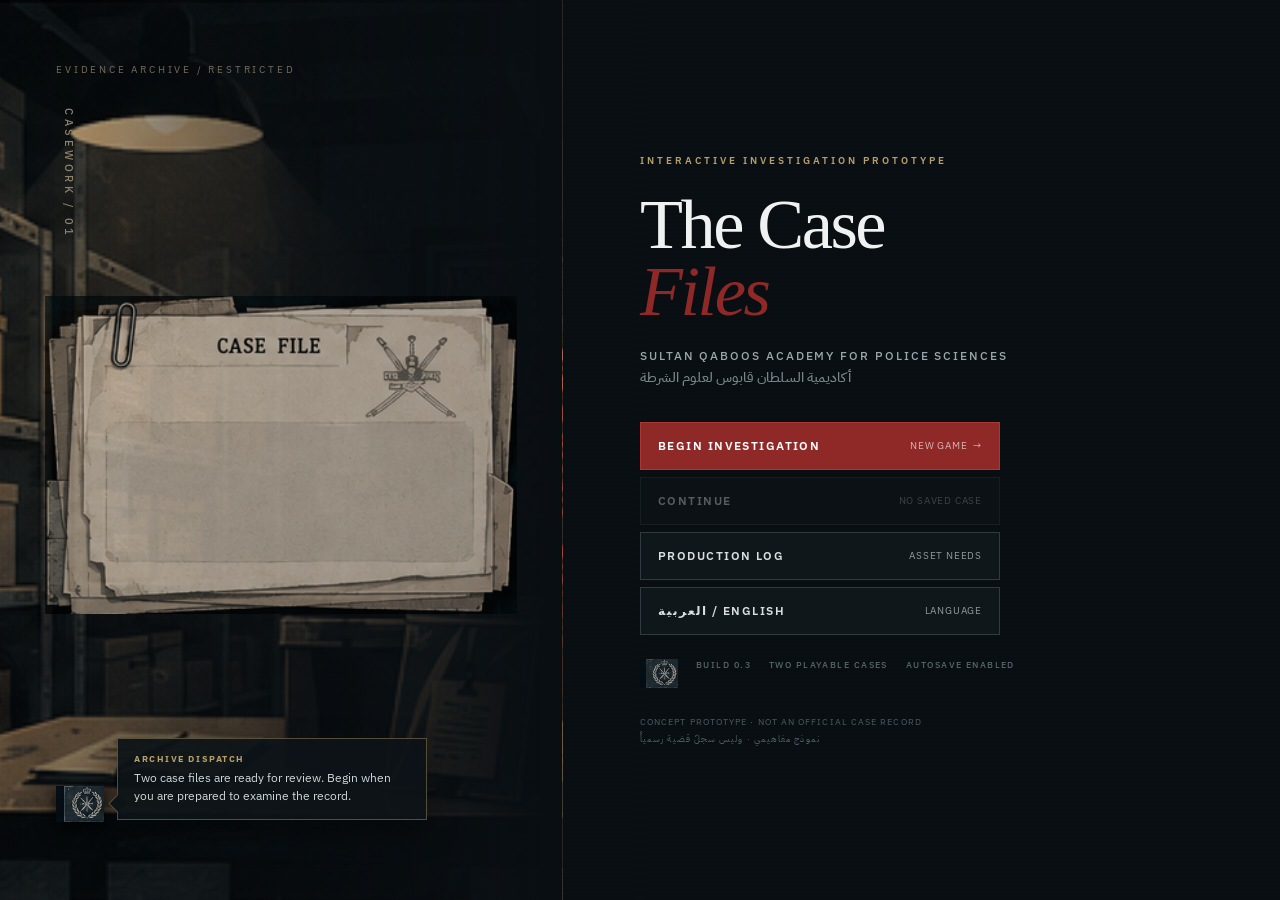
==== commit 2e00fb64: "Polish playtest flow and add session autosave" ====
--- a/index.html
+++ b/index.html
@@ -434,6 +434,43 @@
 @media(max-width:760px){.investigation-hud{bottom:10px;left:10px;width:calc(100vw - 20px)}.scene-investigation .panel-body{grid-template-columns:1fr}.scene-side{border-left:0;border-top:1px solid #3b494f}.scene-investigation .scene-wrap svg{min-height:310px}.ih-search{padding:0 12px}}
 @media(prefers-reduced-motion:reduce){body[data-case="case1"] .card.k-evidence .thumb img,body[data-case="case1"] .card.k-evidence .thumb svg,.investigation-hud,.scene-investigation .hot .burst{animation:none!important}}
 
+/* ---------- Case 2: neon noir homicide deck ---------- */
+body[data-case="case2"]{--case-neon:#e7c35d;--case-night:#071118;--case-red:#d0443a;background:#071118;color:#e9eeee}
+body[data-case="case2"] .toolbar{background:linear-gradient(90deg,#09131a 0%,#17242a 48%,#081116 100%);border-bottom:1px solid #66726f;box-shadow:0 8px 35px #0009}
+body[data-case="case2"] .toolbar .title{font-family:Georgia,serif;color:#f3e6c7;letter-spacing:.035em}
+body[data-case="case2"] .board-scroll{background-color:#0b151b;background-image:radial-gradient(circle at 23% 13%,rgba(210,62,48,.15),transparent 25%),linear-gradient(rgba(231,195,93,.035) 1px,transparent 1px),linear-gradient(90deg,rgba(231,195,93,.035) 1px,transparent 1px);background-size:auto,36px 36px,36px 36px}
+body[data-case="case2"] .board{background:radial-gradient(circle at 52% 42%,rgba(45,64,70,.34),transparent 48%)}
+body[data-case="case2"] .zone-panel{background:rgba(7,16,22,.5);border:1px solid rgba(231,195,93,.17);box-shadow:inset 0 0 70px #0005}
+body[data-case="case2"] .zone-label{color:#d8bd70;letter-spacing:.16em;text-shadow:0 2px 8px #000}
+body[data-case="case2"] .card{background:#d8d0bd;background-image:none;border:0;border-radius:3px;box-shadow:0 18px 35px #0008,0 0 0 1px #645f54;filter:none;transition:transform .22s var(--e-out),box-shadow .22s ease}
+body[data-case="case2"] .card::after{content:"";position:absolute;inset:7px;border:1px solid rgba(20,29,32,.22);pointer-events:none}
+body[data-case="case2"] .card:hover{transform:translateY(-10px) rotate(var(--tilt,0deg)) scale(1.025);box-shadow:0 28px 48px #000c,0 0 0 2px var(--case-neon);z-index:30}
+body[data-case="case2"] .card.k-suspect{background:linear-gradient(145deg,#241b1a,#38211f);color:#f5e8d0;box-shadow:0 18px 35px #0009,inset 0 0 0 1px #6f3c36}
+body[data-case="case2"] .card.k-witness{background:linear-gradient(145deg,#14232a,#1e3740);color:#e5eef0;box-shadow:0 18px 35px #0009,inset 0 0 0 1px #3e6571}
+body[data-case="case2"] .card .thumb{overflow:hidden;background:#0b1115;border:5px solid #eee8d9;box-shadow:0 7px 14px #0007}
+body[data-case="case2"] .card .thumb img{width:100%;height:100%;object-fit:cover;filter:saturate(.82) contrast(1.12)}
+body[data-case="case2"] .card.k-suspect .thumb{border-color:#af4b42}body[data-case="case2"] .card.k-witness .thumb{border-color:#4e8290}
+body[data-case="case2"] .scene-card{background:#0e181e;border:1px solid #806f45;color:#f2e7cc;box-shadow:0 20px 48px #000b;overflow:hidden}
+body[data-case="case2"] .scene-card .mini{height:185px}body[data-case="case2"] .scene-card .mini img{filter:saturate(1.15) contrast(1.08);transition:transform .7s var(--e-out)}body[data-case="case2"] .scene-card:hover .mini img{transform:scale(1.08)}
+body[data-case="case2"] .scene-card .open-tag{background:var(--case-red);color:white;letter-spacing:.14em}
+body[data-case="case2"] .investigation-hud{display:grid;grid-template-columns:1fr auto;border-color:#6d776f;border-left-color:var(--case-red);background:linear-gradient(120deg,rgba(9,19,25,.97),rgba(28,39,42,.96));box-shadow:0 18px 46px #000c}
+body[data-case="case2"] .ih-kicker{color:var(--case-neon)}body[data-case="case2"] .ih-search{background:#7e2925;border-color:#a8473f}body[data-case="case2"] .ih-search:hover{background:#b63d35}
+body[data-case="case2"] .panel.dialogue-panel{max-width:900px;background:#0d171d;color:#edf1ef;border:1px solid #637078;box-shadow:0 30px 90px #000}
+body[data-case="case2"] .dialogue-panel .panel-head{min-height:145px;padding:24px 32px;background:linear-gradient(105deg,#251817,#102129 60%,#0a1217);border-bottom:1px solid #756743;position:relative;overflow:hidden}
+body[data-case="case2"] .dialogue-panel .panel-head::after{content:"REC • INTERVIEW ROOM 02";position:absolute;right:28px;top:20px;color:#dc554c;font:700 9px var(--sans);letter-spacing:.18em;animation:recblink 1.5s steps(2,end) infinite}
+body[data-case="case2"] .dialogue-panel .panel-portrait{width:105px;height:125px;border:2px solid var(--case-neon);box-shadow:10px 10px 0 #050a0d;animation:portrait-in .45s var(--e-out) both}
+body[data-case="case2"] .dialogue-panel .panel-head h2{font:31px Georgia,serif;color:#fff}body[data-case="case2"] .dialogue-panel .role{color:#d5bd78;letter-spacing:.14em;text-transform:uppercase}
+body[data-case="case2"] .dialogue-panel .panel-body{background:radial-gradient(circle at 90% 0,rgba(215,181,88,.08),transparent 35%),#0d171d}
+body[data-case="case2"] .dialogue-panel .topic-btn{background:#14242b;border:1px solid #344a53;color:#e4eaeb;border-left:3px solid transparent;transition:transform .18s var(--e-out),background .18s,border-color .18s}
+body[data-case="case2"] .dialogue-panel .topic-btn:hover{transform:translateX(7px);background:#20353e;border-left-color:var(--case-neon)}
+body[data-case="case2"] .dialogue-panel .response{background:#ddd2ba;color:#1c1b18;border-left:5px solid var(--case-red);box-shadow:0 14px 30px #0007;font:16px/1.7 Georgia,serif;animation:statement-in .35s var(--e-out) both}
+body[data-case="case2"] .dialogue-panel .response::before{content:"RECORDED STATEMENT";display:block;color:#8d2923;font:700 9px var(--sans);letter-spacing:.18em;margin-bottom:7px}
+body[data-case="case2"] .panel.scene-investigation{max-width:1160px;background:#081117;color:#edf1ef;border:1px solid #637078;overflow:hidden}
+body[data-case="case2"] .scene-investigation .panel-head{background:#111e24;border-color:#59666b}body[data-case="case2"] .scene-investigation .scene-wrap{background:#050b0f}
+body[data-case="case2"] .scene-side{border-left-color:#536168}body[data-case="case2"] .scene-side .scene-out{border-left-color:var(--case-red)}body[data-case="case2"] .scene-investigation .hot .ring{stroke:var(--case-neon);filter:drop-shadow(0 0 9px #e7c35d)}
+@keyframes recblink{50%{opacity:.25}}@keyframes portrait-in{from{opacity:0;transform:translateX(-20px) rotate(-3deg)}to{opacity:1;transform:none}}@keyframes statement-in{from{opacity:0;transform:translateY(9px)}to{opacity:1;transform:none}}
+@media(prefers-reduced-motion:reduce){body[data-case="case2"] *{animation-duration:.01ms!important;animation-iteration-count:1!important;scroll-behavior:auto!important}}
+
 /* ---------- grounded case archive ---------- */
 .cs-head{text-align:left}.cs-head h1{font-family:Georgia,serif;font-size:30px}.cs-head p{color:#738086}
 .cs-grid{gap:14px}.cs-card{background:#121a1f;border:1px solid #29343a;box-shadow:none;color:#e6eaeb}
@@ -668,6 +705,8 @@
 .clockbox .clab{font-size:11px;color:#C6B08A;white-space:nowrap}
 .clockbox .cval{font-family:var(--type);font-size:13px;color:#E4D6B6;font-variant-numeric:tabular-nums;min-width:44px;text-align:center}
 body.ar .clockbox .cval{font-family:var(--arf)}
+.save-state{font-size:10.5px;color:#C6B08A;white-space:nowrap;min-width:38px;text-align:center;transition:opacity .2s ease}
+.save-state.saving{opacity:.55}
 
 .helplist{display:flex;flex-direction:column;gap:11px;margin:0}
 .helprow{display:flex;gap:13px;font-size:14.5px;line-height:1.65;color:var(--ink)}
@@ -726,11 +765,11 @@
     <p class="splash-org-ar">أكاديمية السلطان قابوس لعلوم الشرطة</p>
     <nav class="menu-actions" aria-label="Main menu">
       <button class="splash-continue" id="splashcontinue"><span>Begin investigation</span><small>New game&nbsp; →</small></button>
-      <button class="menu-button" type="button" disabled><span>Continue</span><small>No saved case</small></button>
+      <button class="menu-button" type="button" id="continuebtn" disabled><span>Continue</span><small>No saved case</small></button>
       <button class="menu-button" type="button" id="assetlogbtn"><span>Production log</span><small>Asset needs</small></button>
       <button class="menu-button" type="button" id="menulang"><span>العربية / English</span><small>Language</small></button>
     </nav>
-    <div class="menu-meta"><img src="assets/icons/academy-crest.svg" alt="" width="38" height="29"><span>Build 0.2</span><span>Two playable cases</span><span>Desktop / touch</span></div>
+    <div class="menu-meta"><img src="assets/icons/academy-crest.svg" alt="" width="38" height="29"><span>Build 0.3</span><span>Two playable cases</span><span>Autosave enabled</span></div>
     <p class="splash-foot">Concept prototype · not an official case record<span class="ar">نموذج مفاهيمي · وليس سجلّ قضية رسمياً</span></p>
   </main>
 </div>
@@ -769,7 +808,7 @@
 
 <div class="toolbar">
   <span class="title" id="tb-title"></span>
-  <div class="clockbox"><span class="clab" id="clab"></span><span class="cval" id="clock">00:00</span></div>
+  <div class="clockbox"><span class="clab" id="clab"></span><span class="cval" id="clock">00:00</span><span class="save-state" id="save-state" aria-live="polite"></span></div>
   <span class="spacer"></span>
 
   <div class="group" title="Zoom">
@@ -1634,6 +1673,68 @@
   linking:false, linkFirst:null, openPanel:null, glow:true, started:false
 };
 
+/* Keep play-test sessions resilient to refreshes and accidental tab closes. */
+var SAVE_KEY = "case-board-save-v1";
+var saveTimer = 0;
+function saveGame(){
+  if(!state.started) return;
+  var indicator = document.getElementById("save-state");
+  if(indicator){ indicator.textContent = state.lang === "ar" ? "جارٍ الحفظ" : "Saving"; indicator.classList.add("saving"); }
+  try {
+    localStorage.setItem(SAVE_KEY, JSON.stringify({
+      version:1, caseId:document.body.dataset.case || "case1", savedAt:Date.now(),
+      state:state, notes:NOTES, noteSeq:noteSeq
+    }));
+    if(indicator){ indicator.textContent = state.lang === "ar" ? "تم الحفظ" : "Saved"; indicator.classList.remove("saving"); }
+    refreshContinueButton();
+  } catch(err) {
+    if(indicator){ indicator.textContent = state.lang === "ar" ? "تعذر الحفظ" : "Not saved"; indicator.classList.remove("saving"); }
+  }
+}
+function queueSave(){
+  if(!state.started) return;
+  clearTimeout(saveTimer);
+  saveTimer = setTimeout(saveGame, 250);
+}
+function readSave(){
+  try {
+    var saved = JSON.parse(localStorage.getItem(SAVE_KEY));
+    return saved && saved.version === 1 && CASES[saved.caseId] && saved.state ? saved : null;
+  } catch(err) { return null; }
+}
+function refreshContinueButton(){
+  var btn = document.getElementById("continuebtn");
+  if(!btn) return;
+  var saved = readSave();
+  btn.disabled = !saved;
+  var small = btn.querySelector("small");
+  if(small) small.textContent = saved ? "Resume saved case" : "No saved case";
+}
+function restoreGame(){
+  var saved = readSave();
+  if(!saved) return false;
+  loadCase(saved.caseId);
+  Object.keys(state).forEach(function(key){
+    if(Object.prototype.hasOwnProperty.call(saved.state, key)) state[key] = saved.state[key];
+  });
+  NOTES = saved.notes || {};
+  noteSeq = Number(saved.noteSeq) || Object.keys(NOTES).length;
+  state.started = true; state.linking = false; state.linkFirst = null; state.openPanel = null;
+  state.t0 = state.t0 || Date.now();
+  Object.keys(LAYOUT).forEach(function(key){
+    if(!state.pos[key]) state.pos[key] = {x:LAYOUT[key].x, y:LAYOUT[key].y};
+  });
+  Object.keys(NOTES).forEach(function(key){
+    if(!state.pos[key]) state.pos[key] = {x:NOTES[key].x, y:NOTES[key].y};
+  });
+  rebuildIndex();
+  ["academy-splash","intro"].forEach(function(id){ var el=document.getElementById(id); if(el) el.remove(); });
+  document.getElementById("case-select").classList.add("hidden");
+  applyLang(); setZoom(state.zoom || 1); tickClock();
+  setTimeout(function(){ drawYarn(); }, 0);
+  return true;
+}
+
 var KEY_EXHIBITS = ["cctv","jacket","safe-print","notepad","restaurant-log"];
 
 /* ---- toasts ---- */
@@ -1641,6 +1742,7 @@
   var box = document.getElementById("toasts");
   var el = document.createElement("div");
   el.className = "toast" + (isNew ? " new" : "");
+  el.setAttribute("role", "status");
   el.innerHTML = '<strong>'+T(titleObj)+'</strong>'+T(textObj);
   box.appendChild(el);
   setTimeout(function(){
@@ -2215,7 +2317,7 @@
   suspects:SUSPECTS2, witnesses:WITNESSES2, evidence:EVIDENCE2, hotspots:HOTSPOTS2,
   leads:LEADS2, verdicts:VERDICTS2, correct:ACCUSE_CORRECT2, keyExhibits:KEY_EXHIBITS2,
   par:PAR2, layout:LAYOUT2, roomArt:CASE2_ROOMART, sceneMini:SCENE_MINI2,
-  sceneAsset:"assets/locations/office-wide.svg", selectAsset:"assets/locations/office.svg", sceneIcon:"assets/icons/archive.svg",
+  sceneAsset:"assets/case2/villa-study.svg", selectAsset:"assets/case2/villa-card.svg", sceneIcon:"assets/icons/pin-alert.svg",
   title:{en:"Case 2027/0212 \u2014 Silence at Villa Al-Nawras", ar:"القضية \u0662\u0660\u0662\u0667/\u0660\u0662\u0661\u0662 \u2014 صمتٌ في فيلا النورس"},
   brief:[
     {en:"Villa Al-Nawras, the Al-Khuwair coast. 10:40pm.", ar:"فيلا النورس، ساحل الخوير. الساعة ١٠:٤٠ مساءً."},
@@ -2429,6 +2531,8 @@
 
   var sc = document.createElement("div");
   sc.className = "scene-card"; sc.dataset.key = "__scene";
+  sc.setAttribute("role", "button"); sc.setAttribute("tabindex", "0");
+  sc.setAttribute("aria-label", T(UI.sceneOpen)+": "+T(CASE.sceneCap));
   sc.style.left = state.pos.__scene.x+"px"; sc.style.top = state.pos.__scene.y+"px";
   var doneN = Object.keys(state.examined).length;
   sc.innerHTML = '<span class="tape"></span><span class="mini"><img src="'+CASE.sceneAsset+'" alt="" draggable="false"></span>'+
@@ -2436,6 +2540,9 @@
     '<p>'+T(CASE.sceneCap)+'</p><span class="open-tag">'+T(UI.sceneOpen)+' &middot; '+num(doneN)+'/'+num(HOTSPOTS.length)+'</span>';
   board.appendChild(sc);
   attachDrag(sc, "__scene");
+  sc.addEventListener("keydown", function(e){
+    if(e.key === "Enter" || e.key === " "){ e.preventDefault(); openScene(); }
+  });
 
   var idx = 0;
   Object.keys(ALL).forEach(function(key){
@@ -2761,7 +2868,13 @@
 /* ========== PANELS ========== */
 var overlay=document.getElementById("overlay"), panel=document.getElementById("panel");
 var overlay2=document.getElementById("overlay2"), panel2=document.getElementById("panel2");
-function showOverlay(cls){ state.openedAt = Date.now(); panel.className = "panel"+(cls?" "+cls:""); overlay.classList.remove("hidden"); }
+function showOverlay(cls){
+  state.openedAt = Date.now(); panel.className = "panel"+(cls?" "+cls:"");
+  panel.setAttribute("role", "dialog"); panel.setAttribute("aria-modal", "true"); panel.setAttribute("tabindex", "-1");
+  var close = panel.querySelector("[data-close]");
+  if(close) close.setAttribute("aria-label", state.lang==="ar" ? "إغلاق" : "Close");
+  overlay.classList.remove("hidden"); panel.focus();
+}
 function closePanel(){ overlay.classList.add("hidden"); state.openPanel=null; }
 function closePanel2(){ overlay2.classList.add("hidden"); }
 
@@ -2769,7 +2882,7 @@
   var e = ALL[key]; if(!e) return;
   state.openPanel = {kind:e.kind, id:key};
   if(e.kind==="evidence") renderEvidence(key); else renderPerson(e.kind, key);
-  showOverlay(CASE === CASE1 && e.kind !== "evidence" ? "dialogue-panel" : "");
+  showOverlay((CASE === CASE1 || CASE === CASE2) && e.kind !== "evidence" ? "dialogue-panel" : "");
 }
 /* ---- qualities: the single vocabulary every storylet is gated on ----
    ev:<id>    an exhibit has been read
@@ -3018,14 +3131,15 @@
 /* ========== SCENE ========== */
 function openScene(){
   state.openPanel = {kind:"scene"};
-  var cinematic = CASE === CASE1;
+  var cinematic = CASE === CASE1 || CASE === CASE2;
+  var case2 = CASE === CASE2;
   panel.innerHTML =
     '<button class="close-x" data-close>&times;</button>'+
     '<div class="panel-head"><div><h2>'+T(CASE.sceneTitle)+'</h2>'+
     '<div class="role">'+num(Object.keys(state.examined).length)+' / '+num(HOTSPOTS.length)+'</div></div></div>'+
     '<div class="panel-body">'+
     '<div class="scene-wrap'+(state.glow?" glow":"")+'" id="scenewrap">'+sceneSVG()+'</div>'+
-    (cinematic ? '<aside class="scene-side"><span class="scene-kicker">'+T({en:"Point & click investigation",ar:"تحقيق بالنقر والاستكشاف"})+'</span><h3>'+T({en:"Suite 402",ar:"الجناح ٤٠٢"})+'</h3><p>'+T({en:"Sweep the room. Every numbered marker can hide testimony, a contradiction, or a new evidence card.",ar:"فتّش الغرفة. قد تخفي كل علامة مرقّمة شهادة أو تناقضاً أو بطاقة دليل جديدة."})+'</p>' : '')+
+    (cinematic ? '<aside class="scene-side"><span class="scene-kicker">'+T({en:"Point & click investigation",ar:"تحقيق بالنقر والاستكشاف"})+'</span><h3>'+T(case2?{en:"Villa Al-Nawras",ar:"فيلا النورس"}:{en:"Suite 402",ar:"الجناح ٤٠٢"})+'</h3><p>'+T(case2?{en:"Sweep the study. Reconstruct the locked-room route and recover every exhibit before the trail goes cold.",ar:"فتّش المكتب. أعد بناء مسار الغرفة المغلقة واستخرج كل دليل قبل أن يبرد الأثر."}:{en:"Sweep the room. Every numbered marker can hide testimony, a contradiction, or a new evidence card.",ar:"فتّش الغرفة. قد تخفي كل علامة مرقّمة شهادة أو تناقضاً أو بطاقة دليل جديدة."})+'</p>' : '')+
     '<div class="scene-out" id="sceneout"><span class="scene-empty">'+T(UI.scenePrompt)+'</span></div>'+
     '<div class="scene-tools"><button class="actbtn" id="glowbtn">'+T(state.glow?UI.glowOn:UI.glowOff)+'</button></div>'+
     (cinematic ? '</aside>' : '')+'</div>';
@@ -3262,6 +3376,10 @@
   document.getElementById("zoomfit").title        = T(UI.fit);
   document.getElementById("fullbtn").innerHTML    = IC.full;
   document.getElementById("fullbtn").title        = T(UI.full);
+  document.getElementById("zoomout").setAttribute("aria-label", state.lang==="ar" ? "تصغير" : "Zoom out");
+  document.getElementById("zoomin").setAttribute("aria-label", state.lang==="ar" ? "تكبير" : "Zoom in");
+  document.getElementById("zoomfit").setAttribute("aria-label", T(UI.fit));
+  document.getElementById("fullbtn").setAttribute("aria-label", T(UI.full));
   setBtn("linkbtn",  IC.string, T(state.linking?UI.connectOn:UI.connect));
   setBtn("notebtn",  IC.note,   T(UI.addNote));
   setBtn("undobtn",  IC.undo,   T(UI.undo));
@@ -3282,6 +3400,7 @@
   document.getElementById("mlab").textContent     = T(UI.strength);
   document.getElementById("meter").title          = T(UI.strengthTip);
   document.getElementById("nb-title").textContent = T(UI.notebookTitle);
+  document.getElementById("nb-close").setAttribute("aria-label", state.lang==="ar" ? "إغلاق دفتر الملاحظات" : "Close notebook");
   document.getElementById("hint-text").textContent= T(UI.hintLink);
   document.getElementById("hint-done").textContent= T(UI.done);
   if(document.getElementById("intro")){
@@ -3317,6 +3436,8 @@
   panel.querySelector('[data-close]').onclick = closePanel;
   showOverlay();
 };
+document.getElementById("continuebtn").onclick = restoreGame;
+refreshContinueButton();
 document.getElementById("splashcontinue").onclick = function(){
   var sp = document.getElementById("academy-splash");
   sp.classList.add("leaving");
@@ -3363,18 +3484,19 @@
 document.getElementById("casesbtn").onclick = openCaseSelect;
 function updateInvestigationHUD(){
   var hud = document.getElementById("investigation-hud");
-  if(!hud || CASE !== CASE1) return;
+  if(!hud || (CASE !== CASE1 && CASE !== CASE2)) return;
   var done = Object.keys(state.examined).length;
   var found = Object.keys(state.found).length;
+  var homicide = CASE === CASE2;
   document.getElementById("ih-kicker").textContent = T({en:"Active objective",ar:"الهدف النشط"});
-  document.getElementById("ih-objective").textContent = T(done < HOTSPOTS.length ? {en:"Search Suite 402",ar:"فتّش الجناح ٤٠٢"} : {en:"Question the witnesses",ar:"استجوب الشهود"});
+  document.getElementById("ih-objective").textContent = T(done < HOTSPOTS.length ? (homicide ? {en:"Reconstruct the villa study",ar:"أعد بناء أحداث مكتب الفيلا"} : {en:"Search Suite 402",ar:"فتّش الجناح ٤٠٢"}) : (homicide ? {en:"Break the three alibis",ar:"اختبر حجج الغياب الثلاث"} : {en:"Question the witnesses",ar:"استجوب الشهود"}));
   document.getElementById("ih-progress").textContent = T({en:done+" of "+HOTSPOTS.length+" scene details examined · "+found+" evidence cards recovered",ar:"فُحصت "+done+" من "+HOTSPOTS.length+" علامات · جُمعت "+found+" بطاقات أدلة"});
   document.getElementById("ih-search").textContent = T({en:"Enter scene →",ar:"ادخل الموقع ←"});
 }
 document.getElementById("ih-search").onclick = openScene;
 document.getElementById("startbtn").onclick = function(){
   var i=document.getElementById("intro"); if(i) i.remove();
-  state.started = true; state.t0 = Date.now(); setInterval(tickClock, 1000); fitZoom();
+  state.started = true; state.t0 = Date.now(); fitZoom(); saveGame();
 };
 document.getElementById("hintbtn").onclick = function(){
   if(state.hints <= 0){ toast(UI.hint, UI.noHints, false); return; }
@@ -3456,6 +3578,13 @@
   if(e.key==="0") fitZoom();
 });
 window.addEventListener("resize", drawYarn);
+document.addEventListener("click", queueSave);
+document.addEventListener("pointerup", queueSave);
+document.addEventListener("input", queueSave);
+document.addEventListener("visibilitychange", function(){ if(document.visibilityState === "hidden") saveGame(); });
+window.addEventListener("beforeunload", saveGame);
+setInterval(saveGame, 15000);
+setInterval(tickClock, 1000);
 
 applyLang(); setZoom(1);
 })();
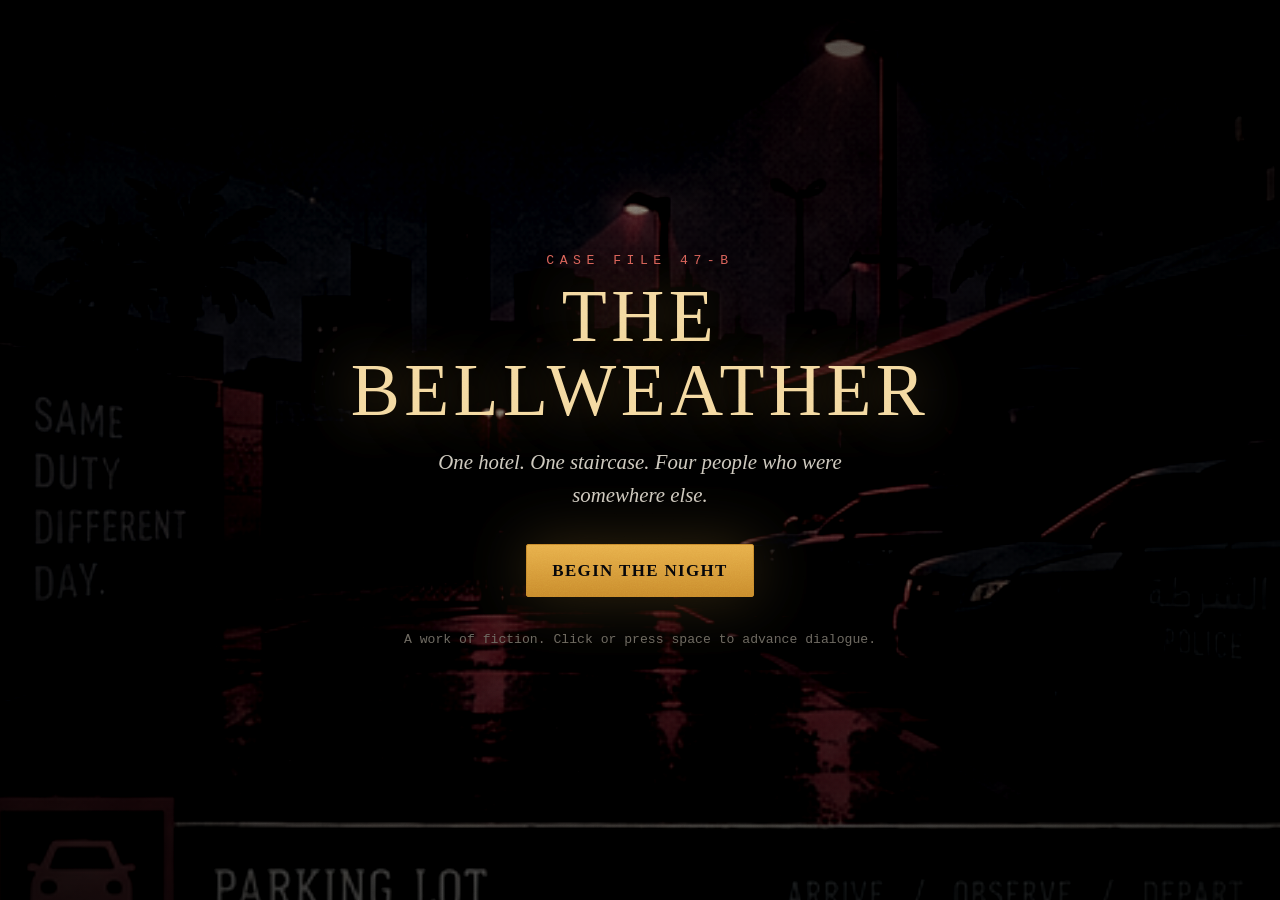
==== commit e028f02e: "Rebuild the game from scratch as a noir interview visual novel Replaces the cork-board investigation" ====
--- a/index.html
+++ b/index.html
@@ -1,3593 +1,26 @@
-<!DOCTYPE html>
-<html lang="en">
-<head>
-<meta charset="utf-8">
-<meta name="viewport" content="width=device-width, initial-scale=1">
-<title>Case Board — The Necklace at the Muscat Grand</title>
-<link rel="preconnect" href="https://fonts.googleapis.com">
-<link rel="preconnect" href="https://fonts.gstatic.com" crossorigin>
-<link href="https://fonts.googleapis.com/css2?family=Special+Elite&family=IBM+Plex+Sans+Arabic:wght@400;500;600;700&family=IBM+Plex+Sans:wght@400;500;600;700&display=swap" rel="stylesheet">
-<style>
-:root{
-  /* motion: ease-out for entrances, ease-in for exits, spring only for payoffs */
-  --t-fast:120ms; --t-ui:200ms; --t-enter:260ms; --t-exit:170ms; --t-big:520ms;
-  --e-out:cubic-bezier(.22,1,.3,1);
-  --e-in:cubic-bezier(.5,0,.9,.4);
-  --e-spring:cubic-bezier(.2,1.5,.4,1);
-  --cork:#8A6842; --cork-dark:#5C4128; --cork-deep:#3E2C18;
-  --paper:#F3EBD8; --paper2:#E2D4B4;
-  --ink:#241F18; --muted:#7C6F58;
-  --red:#8C2A22; --blue:#2C4A66; --green:#3C6E4A; --gold:#B8892F;
-  --type:"Special Elite",monospace;
-  --sans:"IBM Plex Sans",system-ui,sans-serif;
-  --arf:"IBM Plex Sans Arabic","IBM Plex Sans",system-ui,sans-serif;
-}
-*{box-sizing:border-box;-webkit-tap-highlight-color:transparent}
-html,body{height:100%}
-body{margin:0;overflow:hidden;font-family:var(--sans);color:var(--ink);background:var(--cork-deep);display:flex;flex-direction:column}
-body.ar{font-family:var(--arf)}
-button{font-family:inherit}
-.hidden{display:none!important}
-
-/* ---------- toolbar ---------- */
-.toolbar{flex:none;background:linear-gradient(#4A3520,var(--cork-deep));border-bottom:3px solid #2C1F10;
-  padding:7px 12px;display:flex;align-items:center;gap:6px;flex-wrap:wrap;color:var(--paper);z-index:30;
-  box-shadow:0 3px 10px rgba(0,0,0,.35)}
-.tgroup{display:flex;align-items:center;gap:2px;background:rgba(0,0,0,.24);border:1px solid rgba(255,255,255,.09);padding:3px}
-.tsep{width:1px;height:22px;background:rgba(255,255,255,.14);margin:0 3px}
-.tb{font-size:12.5px;font-weight:500;background:transparent;color:#E6D9BC;border:none;
-  padding:7px 10px;cursor:pointer;display:flex;align-items:center;gap:6px;white-space:nowrap;position:relative}
-.tb:hover{background:rgba(255,255,255,.11);color:#fff}
-.tb:active{background:rgba(0,0,0,.3)}
-.tb svg{width:17px;height:17px;flex:none;stroke:currentColor;fill:none;stroke-width:1.7;stroke-linecap:round;stroke-linejoin:round}
-.tb.on{background:var(--red);color:#fff}
-.tb.accuse{background:var(--red);color:#fff}
-.tb.accuse:hover{background:#A6362C}
-.tb .lbl{font-size:12.5px}
-#linkbtn svg,#notebookbtn svg,#hintbtn svg,#accusebtn svg{display:none}
-#linkbtn::before,#notebookbtn::before,#hintbtn::before,#accusebtn::before{content:"";width:18px;height:18px;flex:none;background:center/contain no-repeat}
-#linkbtn::before{background-image:var(--sprite-icon-network)}
-#notebookbtn::before{background-image:var(--sprite-icon-document)}
-#hintbtn::before{background-image:var(--sprite-icon-warning)}
-#accusebtn::before{background-image:var(--sprite-icon-justice)}
-@media (max-width:1180px){.tb .lbl{display:none}.tb{padding:7px 8px}}
-.toolbar .title{font-family:var(--type);font-size:14px;white-space:nowrap}
-body.ar .toolbar .title{font-family:var(--arf);font-weight:600;font-size:13.5px}
-.toolbar .spacer{flex:1}
-.tb{font-size:12.5px;font-weight:500;background:#4A3520;color:var(--paper);border:1px solid #63482C;padding:8px 12px;cursor:pointer;display:flex;align-items:center;gap:7px;white-space:nowrap}
-.tb:hover{background:#5C4128}
-.tb.on{background:var(--red);border-color:#6E1F19;color:#fff}
-.tb.accuse{background:var(--red);border-color:#6E1F19}
-.tb.accuse:hover{background:#A6362C}
-.group{display:flex;align-items:center;background:rgba(0,0,0,.24);border:1px solid rgba(255,255,255,.09);padding:3px}
-.group button{background:transparent;border:none;color:#E6D9BC;width:30px;height:28px;cursor:pointer;line-height:1;display:flex;align-items:center;justify-content:center}
-.group button svg{width:16px;height:16px;stroke:currentColor;fill:none;stroke-width:1.7;stroke-linecap:round;stroke-linejoin:round}
-.group button:hover{background:rgba(255,255,255,.11);color:#fff}
-.group .zlevel{font-size:11.5px;min-width:42px;text-align:center;color:#D6C5A4;font-variant-numeric:tabular-nums;height:28px;display:flex;align-items:center;justify-content:center}
-.group .zfit{width:30px}
-.swatch{width:22px;height:22px;border-radius:50%;border:2px solid rgba(255,255,255,.26);cursor:pointer;padding:0;margin:0 2px}
-.swatch.sel{border-color:#fff;box-shadow:0 0 0 2px rgba(0,0,0,.45)}
-.badge{background:var(--gold);color:#231A08;font-size:11px;font-weight:700;min-width:19px;height:19px;border-radius:50%;display:flex;align-items:center;justify-content:center;padding:0 4px}
-
-.hint{flex:none;background:var(--red);color:#fff;padding:8px 18px;font-size:13.5px;font-weight:500;display:flex;align-items:center;gap:10px;z-index:25}
-.hint button{background:rgba(0,0,0,.25);border:none;color:#fff;padding:4px 11px;font-size:12.5px;cursor:pointer;margin-inline-start:auto}
-
-/* ---------- board ---------- */
-.board-scroll{flex:1;overflow:auto;position:relative;cursor:grab;touch-action:pan-x pan-y;
-  background:
-    radial-gradient(circle at 12% 18%, rgba(0,0,0,.07) 0 3px, transparent 3px),
-    radial-gradient(circle at 63% 61%, rgba(0,0,0,.06) 0 3px, transparent 3px),
-    radial-gradient(circle at 87% 26%, rgba(0,0,0,.07) 0 3px, transparent 3px),
-    radial-gradient(circle at 31% 83%, rgba(0,0,0,.05) 0 3px, transparent 3px),
-    linear-gradient(155deg,var(--cork),var(--cork-dark));
-  background-size:120px 120px,150px 150px,134px 134px,110px 110px,cover;}
-.board-canvas{position:relative;width:2560px;height:1700px}
-.board{position:absolute;top:0;left:0;width:2560px;height:1700px;transform-origin:0 0}
-.board.linking{cursor:crosshair}
-svg.yarn-layer{position:absolute;inset:0;width:100%;height:100%;pointer-events:none;z-index:5}
-svg.yarn-layer .yarn-hit{stroke:transparent;stroke-width:18;fill:none;pointer-events:stroke;cursor:pointer}
-svg.yarn-layer .yarn-shadow{stroke:rgba(0,0,0,.3);stroke-width:3.5;fill:none;pointer-events:none}
-svg.yarn-layer g.conn:hover .yarn-line{stroke-width:4.5}
-.zone-label{position:absolute;font-family:var(--type);font-size:13.5px;color:rgba(255,255,255,.62);letter-spacing:.06em;text-shadow:0 1px 3px rgba(0,0,0,.5);pointer-events:none;z-index:2}
-body.ar .zone-label{font-family:var(--arf);font-weight:600;letter-spacing:0}
-
-.card{position:absolute;width:172px;background:var(--paper);border:none;padding:0;box-shadow:0 7px 16px rgba(0,0,0,.38);cursor:grab;touch-action:none;z-index:10;text-align:start;color:var(--ink);font-family:inherit;transition:box-shadow .15s}
-.card.dragging{cursor:grabbing;box-shadow:0 18px 34px rgba(0,0,0,.5);z-index:22}
-.card.link-armed{outline:3px solid #fff;outline-offset:3px}
-.card.fresh{animation:drop .4s cubic-bezier(.2,1.3,.4,1)}
-@keyframes drop{from{opacity:0;transform:translateY(-16px) rotate(-4deg)}to{opacity:1;transform:none}}
-.board.linking .card{cursor:crosshair}
-.card-inner{padding:15px 12px 12px;pointer-events:none}
-.pin{position:absolute;top:-10px;left:50%;transform:translateX(-50%);width:18px;height:18px;border-radius:50%;z-index:3;background:radial-gradient(circle at 34% 28%,#E0645A,#8C2A22 72%);box-shadow:0 2px 4px rgba(0,0,0,.55),inset 0 -2px 3px rgba(0,0,0,.25)}
-.pin.blue{background:radial-gradient(circle at 34% 28%,#6E97BE,#2C4A66 72%)}
-.pin.gold{background:radial-gradient(circle at 34% 28%,#E3C168,#B8892F 72%)}
-.thumb{display:block;width:100%;aspect-ratio:1;overflow:hidden;border:3px solid #fff;box-shadow:0 1px 4px rgba(0,0,0,.22);margin-bottom:10px}
-.thumb svg,.thumb img{display:block;width:100%;height:100%;object-fit:cover}
-.card .cname{font-weight:600;font-size:13.5px;line-height:1.3;margin:0}
-.card .crole{color:var(--muted);font-size:11.5px;margin-top:2px;line-height:1.3}
-.card .cstatus{margin-top:9px;font-family:var(--type);font-size:10.5px;color:var(--muted);padding-top:7px;border-top:1px solid var(--paper2)}
-body.ar .card .cstatus{font-family:var(--arf);font-size:11px}
-.card .cstatus.seen{color:var(--green)}
-body.ar .card-inner{direction:rtl;text-align:right}
-
-/* Cards use a shared visual grammar, but each kind answers a different question.
-   Portraits identify people; evidence foregrounds its signal and time; locations
-   orient the player in the case. This keeps the board economical while making
-   relationships legible at a glance. */
-.card-topline{display:flex;align-items:center;justify-content:space-between;gap:7px;
-  min-height:23px;padding:8px 11px 0;color:var(--muted);font-family:var(--type);font-size:9px;letter-spacing:.11em}
-body.ar .card-topline{font-family:var(--arf);font-weight:700;letter-spacing:0;direction:rtl}
-.kind-mark{display:inline-flex;align-items:center;gap:5px;white-space:nowrap}
-.kind-mark i{width:7px;height:7px;border-radius:50%;background:currentColor;box-shadow:0 0 0 2px rgba(0,0,0,.07)}
-.card-rel{display:none;align-items:center;justify-content:center;min-width:20px;height:18px;padding:0 5px;
-  background:var(--ink);color:#fff;font-family:var(--sans);font-size:10px;font-weight:700;letter-spacing:0}
-.card.has-rel .card-rel{display:inline-flex}
-.card.k-suspect .kind-mark{color:var(--red)}
-.card.k-witness .kind-mark{color:#3E7FB0}
-.card.k-evidence .kind-mark{color:#9A6914}
-.card.k-evidence{width:184px;background:#F7F0DF}
-.card.k-evidence .card-inner{padding:0 12px 12px}
-.card.k-evidence .thumb{aspect-ratio:1.55;margin:0 0 9px;border-width:1px;background:#fff}
-.card.k-evidence .cname{font-family:var(--type);font-size:13px;font-weight:400;line-height:1.25}
-body.ar .card.k-evidence .cname{font-family:var(--arf);font-weight:700;font-size:13px}
-.evidence-meta{display:flex;align-items:center;justify-content:space-between;gap:7px;margin-top:6px;
-  padding-top:6px;border-top:1px dashed #D5C7A7;color:var(--muted);font-size:10px;line-height:1.2}
-.evidence-meta .etime{font-family:var(--type);color:var(--blue);font-size:11px;font-variant-numeric:tabular-nums}
-body.ar .evidence-meta .etime{font-family:var(--arf);font-weight:600}
-.evidence-meta .efile{font-size:9px;letter-spacing:.08em;text-transform:uppercase}
-.card.k-evidence .cstatus{margin-top:7px;padding-top:6px}
-
-/* scene card */
-.scene-card{position:absolute;width:280px;background:var(--paper);border:none;padding:0 0 12px;box-shadow:0 7px 16px rgba(0,0,0,.38);cursor:grab;touch-action:none;z-index:10;font-family:inherit;color:var(--ink);text-align:start}
-.scene-card.dragging{cursor:grabbing;z-index:22}
-.scene-card .tape{position:absolute;top:-11px;left:50%;transform:translateX(-50%) rotate(-2deg);width:80px;height:22px;background:rgba(238,226,190,.8);border-inline:1px dashed rgba(0,0,0,.12);z-index:3}
-.scene-card .mini{display:block;width:100%;pointer-events:none}
-.scene-card .mini svg,.scene-card .mini img{display:block;width:100%;height:auto;aspect-ratio:15/8;object-fit:cover}
-.scene-card p{margin:9px 14px 0;font-family:var(--type);font-size:11.5px;line-height:1.5;color:var(--muted);pointer-events:none}
-body.ar .scene-card p{font-family:var(--arf);font-size:12px;direction:rtl;text-align:right}
-.scene-card .open-tag{display:block;margin:9px 14px 0;font-size:12px;font-weight:600;color:var(--red);pointer-events:none}
-.scene-card .location-kicker img{width:24px;height:18px;object-fit:cover;filter:saturate(.8)}
-.scene-card .location-kicker{display:flex;align-items:center;gap:6px;margin:12px 14px 0;color:var(--blue);font-family:var(--type);font-size:9px;letter-spacing:.12em}
-.scene-card .location-kicker::before{content:"";width:7px;height:7px;border:1.5px solid currentColor;transform:rotate(45deg)}
-body.ar .scene-card .location-kicker{font-family:var(--arf);font-size:10px;font-weight:700;letter-spacing:0;direction:rtl}
-
-/* ---------- overlay / panel ---------- */
-.overlay{position:fixed;inset:0;z-index:60;background:rgba(15,10,4,.74);display:flex;align-items:center;justify-content:center;padding:18px;animation:fade .18s ease}
-.overlay.lvl2{z-index:80;background:rgba(15,10,4,.6)}
-@keyframes fade{from{opacity:0}to{opacity:1}}
-.panel{background:var(--paper);width:100%;max-width:700px;max-height:90vh;overflow-y:auto;box-shadow:0 22px 64px rgba(0,0,0,.55);position:relative;animation:rise var(--t-enter) var(--e-out)}
-.panel.wide{max-width:1000px}
-.panel.narrow{max-width:460px}
-@keyframes rise{from{opacity:0;transform:translateY(14px) scale(.985)}to{opacity:1;transform:none}}
-.panel-head{padding:18px 26px 16px;border-bottom:2px solid var(--paper2);display:flex;gap:15px;align-items:center}
-body.ar .panel-head{direction:rtl}
-.panel-portrait{width:64px;height:64px;flex:none;overflow:hidden;border:3px solid #fff;box-shadow:0 1px 5px rgba(0,0,0,.2)}
-.panel-portrait svg,.panel-portrait img{display:block;width:100%;height:100%;object-fit:cover}
-.panel-head h2{font-family:var(--type);font-weight:400;font-size:18.5px;margin:0;line-height:1.3}
-body.ar .panel-head h2{font-family:var(--arf);font-weight:600}
-.panel-head .role{color:var(--muted);font-size:13px;margin-top:3px}
-.close-x{position:absolute;top:12px;inset-inline-end:12px;width:36px;height:36px;border:none;background:rgba(0,0,0,.06);color:var(--muted);font-size:21px;cursor:pointer;line-height:1;z-index:4}
-.close-x:hover{background:rgba(0,0,0,.13);color:var(--ink)}
-.panel-body{padding:18px 26px 26px}
-body.ar .panel-body{direction:rtl;text-align:right}
-
-.statement{font-family:var(--type);font-size:15px;line-height:1.75;margin:0 0 18px;border-inline-start:3px solid var(--gold);padding-inline-start:16px}
-body.ar .statement{font-family:var(--arf);font-size:15.5px;line-height:1.95}
-.topics{display:flex;flex-direction:column;gap:8px}
-.topic-btn{text-align:start;background:#fff;border:1px solid #D9CBAA;padding:12px 15px;cursor:pointer;font-size:14.5px;color:var(--ink);display:flex;align-items:center;gap:10px;font-family:inherit}
-body.ar .topic-btn{direction:rtl;text-align:right;font-size:15px}
-.topic-btn:hover:not(:disabled){border-color:var(--gold);background:#FCF8EE}
-.topic-btn:disabled{cursor:default;opacity:.6}
-.topic-btn.asked{color:var(--muted)}
-.flag{font-family:var(--type);font-size:10px;padding:3px 8px;flex:none;border-radius:2px}
-body.ar .flag{font-family:var(--arf);font-size:11px;font-weight:600}
-.flag.contradiction{background:var(--red);color:#fff}
-.flag.clue{background:var(--blue);color:#fff}
-.flag.clear{background:var(--green);color:#fff}
-.flag.locked{background:#D9CBAA;color:#5C4F36}
-.response{background:#fff var(--sprite-ui-notebook-page) center/100% 100% no-repeat;border:1px solid #D9CBAA;border-inline-start:3px solid var(--gold);padding:12px 15px;font-size:14.5px;line-height:1.65;animation:reveal .26s ease}
-body.ar .response{font-size:15px;line-height:1.9}
-@keyframes reveal{from{opacity:0;transform:translateY(-5px)}to{opacity:1;transform:none}}
-.linkrow{margin-top:9px;padding-top:9px;border-top:1px dashed #DDD0B2}
-.linkbtn{background:transparent;border:1px solid #CFC0A0;color:var(--muted);font-size:12.5px;font-weight:500;padding:6px 12px;cursor:pointer;display:inline-flex;align-items:center;gap:7px;font-family:inherit}
-.linkbtn:hover{border-color:var(--red);color:var(--red)}
-.linkbtn .dot{width:9px;height:9px;border-radius:50%;flex:none}
-
-.actionrow{display:flex;gap:8px;flex-wrap:wrap;margin:0 0 16px;padding-bottom:16px;border-bottom:1px dashed #DDD0B2}
-.actbtn{background:var(--blue);color:#fff;border:none;font-size:13.5px;font-weight:600;padding:10px 16px;cursor:pointer;font-family:inherit}
-.actbtn:hover{filter:brightness(1.15)}
-.actbtn:disabled{background:#D9CBAA;color:#8A7C5F;cursor:default}
-.actbtn.g{background:var(--green)}
-
-.ev-figure{background:#fff;border:1px solid #D9CBAA;margin-bottom:16px;display:flex;align-items:center;justify-content:center;padding:10px}
-.ev-figure svg{width:180px;height:180px;max-width:100%}
-.ev-desc{font-size:15px;line-height:1.7;margin:0}
-body.ar .ev-desc{line-height:1.95}
-.matchbox{margin-top:18px;padding-top:16px;border-top:1px dashed #DDD0B2}
-.matchbox h3{font-family:var(--type);font-weight:400;font-size:14.5px;margin:0 0 10px}
-body.ar .matchbox h3{font-family:var(--arf);font-weight:600;font-size:15px}
-.matchrow{display:flex;align-items:center;gap:12px;background:#fff;border:1px solid #D9CBAA;padding:9px 13px;margin-bottom:8px;font-size:14px}
-body.ar .matchrow{direction:rtl}
-.matchrow .mp{width:34px;height:34px;flex:none;overflow:hidden;border:2px solid #fff}
-.matchrow .mp svg{display:block;width:100%;height:100%}
-.matchrow .mname{flex:1}
-.matchrow button{background:var(--ink);color:#fff;border:none;font-size:12.5px;padding:7px 13px;cursor:pointer;font-family:inherit}
-.matchrow .res{font-family:var(--type);font-size:12px;padding:4px 10px}
-body.ar .matchrow .res{font-family:var(--arf);font-weight:600;font-size:12.5px}
-.res.hit{background:var(--red);color:#fff}
-.res.miss{background:var(--green);color:#fff}
-.needprint{color:var(--muted);font-size:14px;font-style:italic;line-height:1.6;margin:0}
-
-/* ---------- crime scene ---------- */
-.scene-wrap{position:relative;background:#11161C;border:1px solid #D9CBAA}
-.scene-wrap svg{display:block;width:100%;height:auto}.scene-photo{filter:saturate(.8) contrast(1.04);opacity:.82}
-.hot{cursor:pointer}
-.hot .ring{fill:rgba(232,179,58,.14);stroke:#E8B33A;stroke-width:2.5;stroke-dasharray:5 4}
-.scene-wrap.glow .hot .ring{animation:pulse 1.8s ease-in-out infinite}
-@keyframes pulse{0%,100%{opacity:.45}50%{opacity:1}}
-.scene-wrap:not(.glow) .hot .ring{opacity:0}
-.hot:hover .ring{opacity:1!important;fill:rgba(232,179,58,.3)}
-.hot.done .ring{stroke:#3C6E4A;fill:rgba(60,110,74,.18);stroke-dasharray:none;animation:none;opacity:.8}
-.hot .tick{font-family:var(--type);font-size:15px;fill:#8EDBA4}
-.scene-tools{display:flex;gap:8px;align-items:center;margin:14px 0 0;flex-wrap:wrap}
-.scene-out{margin-top:14px;background:#fff;border:1px solid #D9CBAA;border-inline-start:3px solid var(--gold);padding:14px 16px;font-size:14.5px;line-height:1.7;min-height:2em}
-body.ar .scene-out{line-height:1.9}
-.scene-out .found{display:block;margin-top:9px;color:var(--green);font-weight:600;font-size:13.5px}
-.scene-empty{color:var(--muted);font-style:italic}
-
-/* ---------- picker ---------- */
-.picklist{display:flex;flex-direction:column;gap:7px;max-height:56vh;overflow-y:auto}
-.pickitem{display:flex;align-items:center;gap:12px;background:#fff;border:1px solid #D9CBAA;padding:8px 13px;cursor:pointer;text-align:start;font-family:inherit;font-size:14px;color:var(--ink)}
-body.ar .pickitem{direction:rtl;text-align:right}
-.pickitem:hover{border-color:var(--red)}
-.pickitem .pp{width:34px;height:34px;flex:none;overflow:hidden;border:2px solid #fff}
-.pickitem .pp svg,.pickitem .pp img{display:block;width:100%;height:100%;object-fit:cover}
-
-/* ---------- notebook ---------- */
-.notebook{position:fixed;top:0;inset-inline-end:0;bottom:0;z-index:70;width:min(370px,94vw);background:var(--paper);box-shadow:-10px 0 34px rgba(0,0,0,.45);transform:translateX(105%);transition:transform .26s ease;display:flex;flex-direction:column}
-body.ar .notebook{transform:translateX(-105%)}
-.notebook.open{transform:translateX(0)!important}
-.notebook-head{padding:15px 18px;border-bottom:2px solid var(--paper2);display:flex;align-items:center;gap:12px;flex:none}
-.notebook-head h2{font-family:var(--type);font-weight:400;font-size:16.5px;margin:0}
-body.ar .notebook-head{direction:rtl}
-body.ar .notebook-head h2{font-family:var(--arf);font-weight:600}
-.notebook-close{margin-inline-start:auto;width:34px;height:34px;flex:none;border:none;background:rgba(0,0,0,.05);color:var(--muted);font-size:20px;cursor:pointer;line-height:1}
-.notebook-close:hover{background:rgba(0,0,0,.12);color:var(--ink)}
-.notebook-list{flex:1;overflow-y:auto;padding:14px 16px}
-body.ar .notebook-list{direction:rtl;text-align:right}
-.note-entry{border-inline-start:3px solid var(--gold);padding:10px 13px;margin-bottom:10px;background:#fff var(--sprite-ui-notebook-page) center/100% 100% no-repeat;font-size:13.5px;line-height:1.55;animation:reveal .24s ease}
-body.ar .note-entry{font-size:14px;line-height:1.8}
-.note-entry.contradiction{border-color:var(--red)}
-.note-entry.clue{border-color:var(--blue)}
-.note-entry.clear{border-color:var(--green)}
-.note-entry .tag{display:block;font-family:var(--type);font-size:10px;color:var(--muted);margin-bottom:4px;letter-spacing:.05em}
-body.ar .note-entry .tag{font-family:var(--arf);font-size:11.5px;font-weight:600;letter-spacing:0}
-.note-empty{color:var(--muted);font-size:14px;font-style:italic;line-height:1.6}
-
-.nbtabs{display:flex;flex:none;border-bottom:2px solid var(--paper2)}
-.nbtab{flex:1;background:transparent;border:none;border-bottom:3px solid transparent;
-  padding:11px 8px;font-family:inherit;font-size:13.5px;font-weight:600;color:var(--muted);cursor:pointer;
-  display:flex;align-items:center;justify-content:center;gap:7px;transition:color var(--t-fast) var(--e-out),border-color var(--t-fast) var(--e-out)}
-.nbtab:hover{color:var(--ink)}
-.nbtab.on{color:var(--ink);border-bottom-color:var(--red)}
-.nbtab .badge{background:var(--red);color:#fff}
-.leadhead{font-family:var(--type);font-size:11px;letter-spacing:.07em;color:var(--muted);margin:4px 0 9px}
-body.ar .leadhead{font-family:var(--arf);font-weight:600;letter-spacing:0;font-size:12px}
-.lead{display:flex;gap:11px;background:#fff;border-inline-start:3px solid var(--red);padding:11px 13px;
-  margin-bottom:9px;font-size:13.5px;line-height:1.6;animation:reveal var(--t-enter) var(--e-out)}
-body.ar .lead{font-size:14px;line-height:1.8}
-.lead .lq{font-family:var(--type);font-size:14px;color:var(--red);flex:none;line-height:1.2}
-.lead.done{border-inline-start-color:var(--green);opacity:.62}
-.lead.done .lq{color:var(--green)}
-.lead.done .ltxt{text-decoration:line-through;text-decoration-thickness:1px}
-.deduction{background:#fff;border:1px solid #D9CBAA;margin-bottom:12px;padding:13px;animation:reveal var(--t-enter) var(--e-out)}
-.deduction.unlocked{border-inline-start:4px solid var(--gold)}
-.deduction-title{font-family:var(--type);font-size:13px;margin:0 0 9px;color:var(--red)}
-.fact-chain{display:flex;flex-wrap:wrap;align-items:center;gap:6px;margin-bottom:9px}
-.fact-chip{font-size:11.5px;background:#EAF1F6;color:var(--blue);border:1px solid #C3D6E2;padding:4px 7px}
-.fact-chip.missing{background:transparent;color:var(--muted);border-style:dashed}
-.fact-plus{color:var(--gold);font-weight:700}.deduction-result{font-family:var(--type);font-size:13.5px;line-height:1.55;margin:0}
-.relation-card{background:#fff;border-inline-start:3px solid var(--blue);padding:10px 12px;margin-bottom:9px}.relation-card strong{display:block;font-size:13px;margin-bottom:7px}
-.relation-row{display:grid;grid-template-columns:minmax(76px,.7fr) 1.3fr;gap:8px;font-size:12px;padding:4px 0;border-top:1px dotted #DED2B8}.relation-row .predicate{color:var(--muted);font-family:var(--type)}
-body.ar .deduction-title,body.ar .deduction-result,body.ar .relation-row .predicate{font-family:var(--arf)}
-
-/* ---------- case select (gate #0.5, between splash and briefing) ---------- */
-#case-select{
-  position:fixed;inset:0;z-index:998;background:#0b1115 url("assets/rooms/evidence-room.svg") center/cover no-repeat;
-  display:flex;align-items:center;justify-content:center;padding:26px;overflow-y:auto;
-  transition:opacity 380ms var(--e-in);
-}
-#case-select::before{content:"";position:fixed;inset:0;background:linear-gradient(90deg,rgba(6,10,13,.96),rgba(6,10,13,.76)),linear-gradient(0deg,rgba(4,7,9,.92),transparent 60%);pointer-events:none}
-#case-select.hidden{display:none}
-#case-select.leaving{opacity:0;pointer-events:none}
-.cs-wrap{position:relative;z-index:1;max-width:980px;width:100%}
-.cs-head{text-align:center;color:var(--paper);margin-bottom:26px}
-.cs-head h1{font-family:var(--type);font-weight:400;font-size:22px;margin:0 0 5px}
-body.ar .cs-head h1{font-family:var(--arf);font-weight:700}
-.cs-head p{margin:0;color:#B9A780;font-size:13.5px}
-body.ar .cs-head p{font-family:var(--arf)}
-.cs-brief{display:flex;align-items:center;gap:12px;width:max-content;max-width:100%;margin:0 0 24px;color:#c9d0d2;animation:bubble-in 500ms 80ms var(--e-out) backwards}
-.cs-brief img{width:44px;height:44px;object-fit:contain;filter:drop-shadow(0 4px 8px rgba(0,0,0,.45))}
-.cs-bubble{position:relative;margin:0;padding:11px 15px;border:1px solid #4c5a60;background:rgba(18,27,32,.94);font-size:12.5px;line-height:1.45;box-shadow:0 8px 24px rgba(0,0,0,.3)}
-.cs-bubble::before{content:"";position:absolute;left:-7px;top:14px;width:12px;height:12px;background:#121b20;border-left:1px solid #4c5a60;border-bottom:1px solid #4c5a60;transform:rotate(45deg)}
-body.ar .cs-brief{flex-direction:row-reverse;margin-left:auto}.cs-bubble strong{display:block;color:#b69f69;font-size:9px;letter-spacing:.15em;text-transform:uppercase;margin-bottom:2px}
-body.ar .cs-bubble{text-align:right}body.ar .cs-bubble::before{left:auto;right:-7px;transform:rotate(225deg)}
-.cs-grid{display:grid;grid-template-columns:1fr 1fr;gap:22px}
-@media (max-width:720px){.cs-grid{grid-template-columns:1fr}}
-.cs-card{
-  background:var(--paper);cursor:pointer;border:none;text-align:start;padding:0;
-  box-shadow:0 16px 40px rgba(0,0,0,.4);overflow:hidden;
-  transition:transform var(--t-ui) var(--e-out),box-shadow var(--t-ui) var(--e-out);
-  transform-origin:50% 85%;animation:case-file-in 560ms 170ms var(--e-out) backwards;
-}
-.cs-card:nth-of-type(2){animation-delay:270ms}
-.cs-card:hover{transform:translateY(-4px);box-shadow:0 22px 50px rgba(0,0,0,.5)}
-.cs-thumb{width:100%;aspect-ratio:600/200;overflow:hidden;border-bottom:3px solid var(--paper2)}
-.cs-thumb svg,.cs-thumb img{display:block;width:100%;height:100%;object-fit:cover}
-.cs-thumb img{transition:transform 650ms var(--e-out),filter 300ms ease;filter:saturate(.72) contrast(1.08)}
-.cs-card:hover .cs-thumb img,.cs-card:focus-visible .cs-thumb img{transform:scale(1.035);filter:saturate(.95) contrast(1.04)}
-.cs-body{padding:16px 18px 18px;position:relative}
-body.ar .cs-body{direction:rtl;text-align:right}
-.cs-tag{
-  position:absolute;top:-13px;inset-inline-start:16px;font-family:var(--type);font-size:10.5px;
-  letter-spacing:.06em;padding:4px 10px;color:#fff;box-shadow:0 3px 8px rgba(0,0,0,.3);
-}
-body.ar .cs-tag{font-family:var(--arf);font-weight:700;letter-spacing:0}
-.cs-tag.theft{background:var(--blue)}
-.cs-tag.homicide{background:var(--red)}
-.cs-title{font-family:var(--type);font-weight:400;font-size:16.5px;margin:8px 0 4px}
-body.ar .cs-title{font-family:var(--arf);font-weight:700;font-size:16px}
-.cs-teaser{font-size:13px;color:var(--muted);line-height:1.55;margin:0}
-body.ar .cs-teaser{font-size:13.5px;line-height:1.8}
-.cs-foot{text-align:center;margin-top:20px}
-.cs-foot button{
-  background:transparent;border:1px solid #6B5636;color:#C6B08A;
-  font-family:inherit;font-size:12.5px;padding:9px 18px;cursor:pointer;
-}
-.cs-foot button:hover{border-color:#B9A780;color:#EAD9AE}
-@keyframes case-file-in{from{opacity:0;transform:translateY(22px) scale(.9)}to{opacity:1;transform:none}}
-@keyframes bubble-in{from{opacity:0;transform:translateX(-12px) scale(.92)}to{opacity:1;transform:none}}
-
-/* ---------- command menu (gate #0) ---------- */
-#academy-splash{
-  position:fixed;inset:0;z-index:999;overflow:hidden;color:#e8edf0;
-  background:#090e12;display:grid;grid-template-columns:minmax(360px,44%) 1fr;
-  transition:opacity 420ms var(--e-in),transform 420ms var(--e-in);
-}
-#academy-splash::before{content:"";position:absolute;inset:0;pointer-events:none;opacity:.24;background:
-  linear-gradient(90deg,transparent 49.9%,rgba(255,255,255,.035) 50%,transparent 50.1%),
-  linear-gradient(rgba(255,255,255,.018) 1px,transparent 1px);background-size:100% 100%,100% 4px}
-#academy-splash.leaving{opacity:0;transform:scale(1.015);pointer-events:none}
-.menu-visual{position:relative;min-height:100vh;background:
-  linear-gradient(90deg,rgba(7,11,14,.05),#090e12 98%),
-  linear-gradient(0deg,rgba(4,8,11,.42),rgba(4,8,11,.12)),
-  url("assets/rooms/evidence-room.svg") center/cover no-repeat,#11191e;
-  border-right:1px solid rgba(182,159,105,.2);overflow:hidden}
-.menu-visual>*{z-index:1}
-.menu-visual::before{content:"";position:absolute;inset:8% 10%;border:1px solid rgba(182,159,105,.18);background:
-  linear-gradient(135deg,transparent 46%,rgba(182,159,105,.06) 46.2%,rgba(182,159,105,.06) 46.8%,transparent 47%),
-  radial-gradient(circle at 50% 44%,transparent 0 16%,rgba(182,159,105,.13) 16.2% 16.5%,transparent 16.8%)}
-.menu-visual::after{content:"EVIDENCE ARCHIVE  /  RESTRICTED";position:absolute;top:7%;left:10%;font:10px var(--sans);letter-spacing:.28em;color:#756d5d}
-.menu-case-mark{position:absolute;left:11%;top:12%;writing-mode:vertical-rl;font:500 11px var(--sans);letter-spacing:.32em;color:#8d826c}
-.menu-dispatch{position:absolute;left:10%;right:10%;bottom:8%;display:flex;align-items:flex-end;gap:13px;color:#d1d8da;animation:bubble-in 650ms 800ms var(--e-out) backwards}
-.menu-dispatch img{width:48px;height:48px;object-fit:contain;filter:drop-shadow(0 4px 10px #000)}
-.dispatch-bubble{position:relative;max-width:310px;margin:0 0 8px;padding:13px 16px;background:rgba(12,19,23,.92);border:1px solid rgba(182,159,105,.42);font-size:12px;line-height:1.55;box-shadow:0 12px 30px rgba(0,0,0,.35)}
-.dispatch-bubble::before{content:"";position:absolute;left:-7px;bottom:9px;width:12px;height:12px;background:#0d1418;border-left:1px solid rgba(182,159,105,.42);border-bottom:1px solid rgba(182,159,105,.42);transform:rotate(45deg)}
-.dispatch-bubble strong{display:block;margin-bottom:3px;color:#b69f69;font-size:9px;letter-spacing:.17em;text-transform:uppercase}
-.menu-placeholder{position:absolute;inset:auto 13% 9% 13%;height:180px;background:var(--sprite-ui-paper-stack) center/contain no-repeat;filter:sepia(.15) brightness(.55);opacity:.72}
-.menu-placeholder span{display:none}
-.splash-frame{position:relative;align-self:center;width:min(560px,88%);padding:42px 4vw 42px 6vw;z-index:1}
-.splash-frame>*{animation:menu-item-in 520ms var(--e-out) backwards}.splash-frame>:nth-child(1){animation-delay:80ms}.splash-frame>:nth-child(2){animation-delay:150ms}.splash-frame>:nth-child(3){animation-delay:220ms}.splash-frame>:nth-child(4){animation-delay:270ms}.splash-frame>:nth-child(5){animation-delay:340ms}.splash-frame>:nth-child(6){animation-delay:410ms}.splash-frame>:nth-child(7){animation-delay:470ms}
-@keyframes menu-item-in{from{opacity:0;transform:translateY(12px) scale(.98)}to{opacity:1;transform:none}}
-.menu-kicker{margin:0 0 24px;color:#b69f69;font:600 10px var(--sans);letter-spacing:.3em;text-transform:uppercase}
-.splash-title{margin:0;font:400 clamp(42px,5.5vw,78px)/.94 Georgia,serif;letter-spacing:-.035em;color:#f0f2f1;max-width:600px}
-.splash-title span{display:block;color:#8f2928;font-style:italic}
-.splash-org-en{margin:24px 0 4px;font:500 12px var(--sans);letter-spacing:.16em;text-transform:uppercase;color:#9ca6aa}
-.splash-org-ar{margin:0 0 34px;font:500 14px var(--arf);color:#78858a;direction:rtl;text-align:left}
-.menu-actions{display:flex;flex-direction:column;align-items:stretch;gap:7px;max-width:360px}
-.splash-continue,.menu-button{min-height:48px;padding:0 17px;border:1px solid #303b40;background:rgba(18,25,29,.82);color:#d9dfe1;text-align:left;cursor:pointer;font:600 12px var(--sans);letter-spacing:.12em;text-transform:uppercase;display:flex;align-items:center;justify-content:space-between;transition:background var(--t-ui),border-color var(--t-ui),padding var(--t-ui)}
-.splash-continue{background:#8f2928;border-color:#a73a36;color:#fff}
-.splash-continue:hover,.menu-button:hover:not(:disabled){background:#a63431;border-color:#bd4a45;padding-left:22px}
-.menu-button:hover:not(:disabled){background:#19242a;border-color:#64747a}
-.menu-button:disabled{opacity:.37;cursor:not-allowed}
-.menu-button small,.splash-continue small{font:400 10px var(--sans);letter-spacing:.08em;color:inherit;opacity:.65}
-.menu-meta{display:flex;gap:18px;margin-top:24px;font:500 9px var(--sans);letter-spacing:.16em;color:#58666c;text-transform:uppercase}
-.splash-foot{margin:28px 0 0;font:400 9px var(--sans);letter-spacing:.12em;color:#4e5b60;text-transform:uppercase}
-.splash-foot .ar{display:block;font-family:var(--arf);direction:rtl;text-align:left;margin-top:5px;text-transform:none}
-@media(max-width:760px){#academy-splash{grid-template-columns:1fr}.menu-visual{position:absolute;inset:0;opacity:.28;border:0}.menu-dispatch{display:none}.splash-frame{justify-self:center;width:min(520px,90%);padding:32px 20px}.splash-title{font-size:49px}.menu-meta{flex-wrap:wrap}.cs-brief{margin-inline:auto}.cs-head{text-align:center!important}}
-@media(prefers-reduced-motion:reduce){#academy-splash{transition:none}.splash-frame>*,.menu-dispatch,.cs-brief,.cs-card{animation:none!important}}
-body:has(#academy-splash) .overlay{z-index:1001}
-
-/* ---------- Case 1: cinematic investigation treatment ---------- */
-body[data-case="case1"]{--case-neon:#f1bd4b;--case-night:#101820;--case-red:#b43a32}
-body[data-case="case1"] .board-scroll{background:
-  radial-gradient(circle at 52% 8%,rgba(241,189,75,.14),transparent 25%),
-  linear-gradient(rgba(255,255,255,.018) 1px,transparent 1px),
-  linear-gradient(90deg,rgba(255,255,255,.018) 1px,transparent 1px),
-  linear-gradient(145deg,#795534,#3b281a 72%);background-size:auto,42px 42px,42px 42px,auto}
-body[data-case="case1"] .zone-panel{border-color:rgba(255,229,177,.2);background:rgba(35,22,12,.17);box-shadow:inset 0 0 45px rgba(20,10,3,.18)}
-body[data-case="case1"] .card,body[data-case="case1"] .scene-card{filter:drop-shadow(0 14px 16px rgba(12,7,2,.26));transition:transform .22s var(--e-out),filter .22s ease,box-shadow .22s ease}
-body[data-case="case1"] .card:hover,body[data-case="case1"] .scene-card:hover{transform:translateY(-8px) rotate(var(--tilt,0deg));filter:drop-shadow(0 22px 20px rgba(12,7,2,.4));z-index:21}
-body[data-case="case1"] .card.k-evidence .thumb{background:#111b21;border:5px solid #fff;box-shadow:0 5px 13px rgba(0,0,0,.23)}
-body[data-case="case1"] .card.k-evidence .thumb img,body[data-case="case1"] .card.k-evidence .thumb svg{animation:evidence-focus .55s var(--e-out) both}
-@keyframes evidence-focus{from{filter:blur(4px) saturate(.2);transform:scale(1.08)}to{filter:none;transform:none}}
-
-.investigation-hud{display:none;position:fixed;left:18px;bottom:18px;z-index:24;width:min(390px,calc(100vw - 36px));color:#edf1ef;background:rgba(12,19,23,.94);border:1px solid #536168;border-left:4px solid var(--case-neon);box-shadow:0 16px 38px rgba(0,0,0,.42);backdrop-filter:blur(8px);animation:hud-in .5s .25s var(--e-out) backwards}
-body[data-case="case1"] .investigation-hud{display:grid;grid-template-columns:1fr auto;align-items:center}
-.ih-copy{padding:12px 15px}.ih-kicker{display:block;color:var(--case-neon);font-size:9px;font-weight:700;letter-spacing:.18em;text-transform:uppercase;margin-bottom:4px}.ih-objective{font:15px/1.25 Georgia,serif}.ih-progress{display:block;color:#91a0a6;font-size:10px;margin-top:5px;letter-spacing:.05em}.ih-search{align-self:stretch;border:0;border-left:1px solid #39484e;background:#17242a;color:#fff;padding:0 16px;cursor:pointer;font:700 10px var(--sans);letter-spacing:.12em;text-transform:uppercase}.ih-search:hover{background:var(--case-red)}
-@keyframes hud-in{from{opacity:0;transform:translateY(18px)}to{opacity:1;transform:none}}
-
-body[data-case="case1"] .panel.dialogue-panel{max-width:820px;background:#121b20;color:#e9eeee;border:1px solid #4b5a60;overflow:hidden}
-body[data-case="case1"] .dialogue-panel .panel-head{background:linear-gradient(90deg,#172329,#10171b);border-bottom:1px solid #3b484e;padding:20px 28px}
-body[data-case="case1"] .dialogue-panel .panel-portrait{width:90px;height:108px;border:2px solid #b69f69;box-shadow:10px 10px 0 #0a1013}
-body[data-case="case1"] .dialogue-panel .panel-head h2{font:28px Georgia,serif;color:#fff}.dialogue-panel .role{color:#b69f69;text-transform:uppercase;letter-spacing:.12em;font-size:10px}
-body[data-case="case1"] .dialogue-panel .panel-body{background:radial-gradient(circle at 85% 0,rgba(182,159,105,.08),transparent 35%),#121b20}
-body[data-case="case1"] .dialogue-panel .topic-btn{background:#18252b;border:1px solid #334249;color:#dfe6e8;border-left:3px solid transparent;transition:transform .18s var(--e-out),border-color .18s,background .18s}
-body[data-case="case1"] .dialogue-panel .topic-btn:hover:not(:disabled){background:#22333a;border-color:#b69f69;border-left-color:var(--case-neon);transform:translateX(5px)}
-body[data-case="case1"] .dialogue-panel .response{position:relative;background:#eee4ce;color:#211d17;border:0;border-left:5px solid var(--case-neon);font:16px/1.7 Georgia,serif;box-shadow:0 12px 25px rgba(0,0,0,.25)}
-body[data-case="case1"] .dialogue-panel .response::before{content:"STATEMENT";display:block;color:#8b5e16;font:700 9px var(--sans);letter-spacing:.2em;margin-bottom:6px}
-
-body[data-case="case1"] .panel.scene-investigation{max-width:1120px;background:#0d1519;color:#eef2f1;border:1px solid #526168;overflow:hidden}
-.scene-investigation .panel-head{border-bottom:1px solid #3d4a50;background:#111c21}.scene-investigation .panel-head h2{font:27px Georgia,serif}.scene-investigation .panel-body{padding:0;display:grid;grid-template-columns:minmax(0,1fr) 290px}.scene-investigation .scene-wrap{border:0;min-height:100%;background:#070b0d}.scene-investigation .scene-wrap svg{height:100%;min-height:520px;object-fit:cover}.scene-investigation .scene-photo{opacity:.92;filter:saturate(.9) contrast(1.08) brightness(.72)}
-.scene-side{padding:22px;background:linear-gradient(160deg,#17242a,#0e171b);border-left:1px solid #3b494f;display:flex;flex-direction:column}.scene-side .scene-kicker{color:var(--case-neon);font-size:9px;font-weight:700;letter-spacing:.18em;text-transform:uppercase}.scene-side h3{font:22px/1.1 Georgia,serif;margin:7px 0 10px}.scene-side p{font-size:12.5px;line-height:1.55;color:#aab5b9}.scene-side .scene-out{margin-top:auto;background:#eee4ce;color:#241f18;border:0;border-left:4px solid var(--case-neon);min-height:112px}.scene-side .scene-tools{margin:12px 0 0}.scene-side .actbtn{width:100%;background:#a53430}.scene-investigation .hot .ring{stroke:var(--case-neon);filter:drop-shadow(0 0 7px #f1bd4b)}.scene-investigation .hot .burst{fill:#fff;animation:scene-beacon 1.7s infinite}.scene-investigation .hot.just .ring{animation:hot-found .55s var(--e-spring)}
-@keyframes scene-beacon{50%{opacity:.25;transform:scale(1.7);transform-origin:center}}@keyframes hot-found{50%{stroke-width:9;opacity:1}}
-@media(max-width:760px){.investigation-hud{bottom:10px;left:10px;width:calc(100vw - 20px)}.scene-investigation .panel-body{grid-template-columns:1fr}.scene-side{border-left:0;border-top:1px solid #3b494f}.scene-investigation .scene-wrap svg{min-height:310px}.ih-search{padding:0 12px}}
-@media(prefers-reduced-motion:reduce){body[data-case="case1"] .card.k-evidence .thumb img,body[data-case="case1"] .card.k-evidence .thumb svg,.investigation-hud,.scene-investigation .hot .burst{animation:none!important}}
-
-/* ---------- Case 2: neon noir homicide deck ---------- */
-body[data-case="case2"]{--case-neon:#e7c35d;--case-night:#071118;--case-red:#d0443a;background:#071118;color:#e9eeee}
-body[data-case="case2"] .toolbar{background:linear-gradient(90deg,#09131a 0%,#17242a 48%,#081116 100%);border-bottom:1px solid #66726f;box-shadow:0 8px 35px #0009}
-body[data-case="case2"] .toolbar .title{font-family:Georgia,serif;color:#f3e6c7;letter-spacing:.035em}
-body[data-case="case2"] .board-scroll{background-color:#0b151b;background-image:radial-gradient(circle at 23% 13%,rgba(210,62,48,.15),transparent 25%),linear-gradient(rgba(231,195,93,.035) 1px,transparent 1px),linear-gradient(90deg,rgba(231,195,93,.035) 1px,transparent 1px);background-size:auto,36px 36px,36px 36px}
-body[data-case="case2"] .board{background:radial-gradient(circle at 52% 42%,rgba(45,64,70,.34),transparent 48%)}
-body[data-case="case2"] .zone-panel{background:rgba(7,16,22,.5);border:1px solid rgba(231,195,93,.17);box-shadow:inset 0 0 70px #0005}
-body[data-case="case2"] .zone-label{color:#d8bd70;letter-spacing:.16em;text-shadow:0 2px 8px #000}
-body[data-case="case2"] .card{background:#d8d0bd;background-image:none;border:0;border-radius:3px;box-shadow:0 18px 35px #0008,0 0 0 1px #645f54;filter:none;transition:transform .22s var(--e-out),box-shadow .22s ease}
-body[data-case="case2"] .card::after{content:"";position:absolute;inset:7px;border:1px solid rgba(20,29,32,.22);pointer-events:none}
-body[data-case="case2"] .card:hover{transform:translateY(-10px) rotate(var(--tilt,0deg)) scale(1.025);box-shadow:0 28px 48px #000c,0 0 0 2px var(--case-neon);z-index:30}
-body[data-case="case2"] .card.k-suspect{background:linear-gradient(145deg,#241b1a,#38211f);color:#f5e8d0;box-shadow:0 18px 35px #0009,inset 0 0 0 1px #6f3c36}
-body[data-case="case2"] .card.k-witness{background:linear-gradient(145deg,#14232a,#1e3740);color:#e5eef0;box-shadow:0 18px 35px #0009,inset 0 0 0 1px #3e6571}
-body[data-case="case2"] .card .thumb{overflow:hidden;background:#0b1115;border:5px solid #eee8d9;box-shadow:0 7px 14px #0007}
-body[data-case="case2"] .card .thumb img{width:100%;height:100%;object-fit:cover;filter:saturate(.82) contrast(1.12)}
-body[data-case="case2"] .card.k-suspect .thumb{border-color:#af4b42}body[data-case="case2"] .card.k-witness .thumb{border-color:#4e8290}
-body[data-case="case2"] .scene-card{background:#0e181e;border:1px solid #806f45;color:#f2e7cc;box-shadow:0 20px 48px #000b;overflow:hidden}
-body[data-case="case2"] .scene-card .mini{height:185px}body[data-case="case2"] .scene-card .mini img{filter:saturate(1.15) contrast(1.08);transition:transform .7s var(--e-out)}body[data-case="case2"] .scene-card:hover .mini img{transform:scale(1.08)}
-body[data-case="case2"] .scene-card .open-tag{background:var(--case-red);color:white;letter-spacing:.14em}
-body[data-case="case2"] .investigation-hud{display:grid;grid-template-columns:1fr auto;border-color:#6d776f;border-left-color:var(--case-red);background:linear-gradient(120deg,rgba(9,19,25,.97),rgba(28,39,42,.96));box-shadow:0 18px 46px #000c}
-body[data-case="case2"] .ih-kicker{color:var(--case-neon)}body[data-case="case2"] .ih-search{background:#7e2925;border-color:#a8473f}body[data-case="case2"] .ih-search:hover{background:#b63d35}
-body[data-case="case2"] .panel.dialogue-panel{max-width:900px;background:#0d171d;color:#edf1ef;border:1px solid #637078;box-shadow:0 30px 90px #000}
-body[data-case="case2"] .dialogue-panel .panel-head{min-height:145px;padding:24px 32px;background:linear-gradient(105deg,#251817,#102129 60%,#0a1217);border-bottom:1px solid #756743;position:relative;overflow:hidden}
-body[data-case="case2"] .dialogue-panel .panel-head::after{content:"REC • INTERVIEW ROOM 02";position:absolute;right:28px;top:20px;color:#dc554c;font:700 9px var(--sans);letter-spacing:.18em;animation:recblink 1.5s steps(2,end) infinite}
-body[data-case="case2"] .dialogue-panel .panel-portrait{width:105px;height:125px;border:2px solid var(--case-neon);box-shadow:10px 10px 0 #050a0d;animation:portrait-in .45s var(--e-out) both}
-body[data-case="case2"] .dialogue-panel .panel-head h2{font:31px Georgia,serif;color:#fff}body[data-case="case2"] .dialogue-panel .role{color:#d5bd78;letter-spacing:.14em;text-transform:uppercase}
-body[data-case="case2"] .dialogue-panel .panel-body{background:radial-gradient(circle at 90% 0,rgba(215,181,88,.08),transparent 35%),#0d171d}
-body[data-case="case2"] .dialogue-panel .topic-btn{background:#14242b;border:1px solid #344a53;color:#e4eaeb;border-left:3px solid transparent;transition:transform .18s var(--e-out),background .18s,border-color .18s}
-body[data-case="case2"] .dialogue-panel .topic-btn:hover{transform:translateX(7px);background:#20353e;border-left-color:var(--case-neon)}
-body[data-case="case2"] .dialogue-panel .response{background:#ddd2ba;color:#1c1b18;border-left:5px solid var(--case-red);box-shadow:0 14px 30px #0007;font:16px/1.7 Georgia,serif;animation:statement-in .35s var(--e-out) both}
-body[data-case="case2"] .dialogue-panel .response::before{content:"RECORDED STATEMENT";display:block;color:#8d2923;font:700 9px var(--sans);letter-spacing:.18em;margin-bottom:7px}
-body[data-case="case2"] .panel.scene-investigation{max-width:1160px;background:#081117;color:#edf1ef;border:1px solid #637078;overflow:hidden}
-body[data-case="case2"] .scene-investigation .panel-head{background:#111e24;border-color:#59666b}body[data-case="case2"] .scene-investigation .scene-wrap{background:#050b0f}
-body[data-case="case2"] .scene-side{border-left-color:#536168}body[data-case="case2"] .scene-side .scene-out{border-left-color:var(--case-red)}body[data-case="case2"] .scene-investigation .hot .ring{stroke:var(--case-neon);filter:drop-shadow(0 0 9px #e7c35d)}
-@keyframes recblink{50%{opacity:.25}}@keyframes portrait-in{from{opacity:0;transform:translateX(-20px) rotate(-3deg)}to{opacity:1;transform:none}}@keyframes statement-in{from{opacity:0;transform:translateY(9px)}to{opacity:1;transform:none}}
-@media(prefers-reduced-motion:reduce){body[data-case="case2"] *{animation-duration:.01ms!important;animation-iteration-count:1!important;scroll-behavior:auto!important}}
-
-/* ---------- grounded case archive ---------- */
-.cs-head{text-align:left}.cs-head h1{font-family:Georgia,serif;font-size:30px}.cs-head p{color:#738086}
-.cs-grid{gap:14px}.cs-card{background:#121a1f;border:1px solid #29343a;box-shadow:none;color:#e6eaeb}
-.cs-card:hover{transform:translateY(-2px);border-color:#8e7a50;box-shadow:0 16px 38px rgba(0,0,0,.36)}
-.cs-thumb{background:#0d1418;border-bottom:1px solid #29343a;display:flex;align-items:center;justify-content:center}
-.case-missing{font:600 10px var(--sans);letter-spacing:.16em;text-transform:uppercase;color:#68757a;text-align:center;line-height:1.8}.case-missing small{display:block;font-size:9px;color:#4e5a5f;letter-spacing:.08em}.cs-body{padding:20px}.cs-title{font-family:Georgia,serif;font-size:18px}.cs-teaser{color:#879297}.cs-tag{top:-12px;letter-spacing:.14em}
-/* ---------- intro ---------- */
-.intro-overlay{position:fixed;inset:0;z-index:90;background:var(--cork-deep);display:flex;align-items:center;justify-content:center;padding:18px;overflow-y:auto}
-.intro-card{background:var(--paper);max-width:620px;width:100%;box-shadow:0 22px 64px rgba(0,0,0,.55)}
-body.ar .intro-card{direction:rtl;text-align:right}
-.intro-inner{padding:24px 30px 26px}
-.intro-stamp{font-family:var(--type);color:var(--red);font-size:12.5px;border:2px solid var(--red);display:inline-block;padding:4px 11px;transform:rotate(-3deg);margin-bottom:14px}
-body.ar .intro-stamp{font-family:var(--arf);font-weight:600}
-.intro-card h1{font-family:var(--type);font-weight:400;font-size:22px;margin:0 0 12px;line-height:1.3}
-body.ar .intro-card h1{font-family:var(--arf);font-weight:700}
-.intro-line{font-family:var(--type);font-size:14px;line-height:1.8;margin:0 0 4px}
-body.ar .intro-line{font-family:var(--arf);font-size:15px;line-height:2}
-.introbtns{display:flex;gap:10px;margin-top:20px;flex-wrap:wrap}
-.startbtn{background:var(--red);color:#fff;border:none;font-weight:600;font-size:15px;padding:13px 26px;cursor:pointer;font-family:inherit}
-.langbtn{background:transparent;color:var(--muted);border:1px solid #CFC0A0;font-weight:600;font-size:14px;padding:13px 20px;cursor:pointer;font-family:inherit}
-
-/* ---------- accuse ---------- */
-.accuse-list{display:flex;flex-direction:column;gap:10px;margin:16px 0 20px}
-.accuse-opt{display:flex;align-items:center;gap:14px;background:#fff;border:2px solid #D9CBAA;padding:10px 14px;cursor:pointer;text-align:start;font-family:inherit;font-size:15px;color:var(--ink)}
-body.ar .accuse-opt{direction:rtl;text-align:right}
-.accuse-opt.picked{border-color:var(--red);background:#FDF6F5}
-.mini-portrait{width:42px;height:42px;flex:none;overflow:hidden;border:2px solid #fff}
-.mini-portrait svg,.mini-portrait img{display:block;width:100%;height:100%;object-fit:cover}
-.confirmbtn{background:var(--red);color:#fff;border:none;font-weight:600;font-size:14.5px;padding:12px 24px;cursor:pointer;font-family:inherit}
-.confirmbtn:disabled{background:#D9CBAA;color:#8A7C5F;cursor:default}
-.verdict-stamp{font-family:var(--type);font-size:23px;padding:8px 18px;display:inline-block;border:3px solid;transform:rotate(-4deg);margin-bottom:16px}
-body.ar .verdict-stamp{font-family:var(--arf);font-weight:700;font-size:21px}
-.verdict-stamp.correct{color:var(--green);border-color:var(--green)}
-.verdict-stamp.wrong{color:var(--red);border-color:var(--red)}
-.verdict-text{font-size:15px;line-height:1.75}
-body.ar .verdict-text{line-height:2}
-.verdict-text p{margin:0 0 12px}
-
-/* ---------- case strength meter ---------- */
-.meter{display:flex;align-items:center;gap:8px;border:1px solid rgba(255,255,255,.09);background:rgba(0,0,0,.24);padding:0 10px;height:34px}
-.meter .mlab{font-size:11px;color:#C6B08A;white-space:nowrap}
-.meter .mtrack{width:78px;height:6px;background:#2C1F10;overflow:hidden}
-.meter .mbar{height:100%;width:0;background:#B23B30;transition:width .5s cubic-bezier(.22,1,.3,1)}
-.meter .mval{font-size:11px;color:#E4D6B6;font-variant-numeric:tabular-nums;min-width:30px;text-align:end}
-
-/* ---------- NEW badge ---------- */
-.newtag{position:absolute;top:-9px;inset-inline-end:-8px;background:#B23B30;color:#fff;font-family:var(--sans);font-size:9.5px;font-weight:700;letter-spacing:.07em;padding:3px 7px;z-index:4;box-shadow:0 2px 5px rgba(0,0,0,.4);animation:nudge 2.2s ease-in-out infinite}
-body.ar .newtag{font-family:var(--arf);letter-spacing:0}
-@keyframes nudge{0%,88%,100%{transform:none}92%{transform:translateY(-3px)}96%{transform:translateY(-1px)}}
-.topic-btn.isnew{border-color:#B23B30;box-shadow:inset 3px 0 0 #B23B30}
-body.ar .topic-btn.isnew{box-shadow:inset -3px 0 0 #B23B30}
-.nomore{margin:12px 0 0;color:var(--muted);font-size:13.5px;font-style:italic;line-height:1.6}
-
-/* ---------- toast ---------- */
-.toasts{position:fixed;bottom:18px;inset-inline-start:18px;z-index:95;display:flex;flex-direction:column;gap:9px;pointer-events:none;max-width:330px}
-.toast{background:var(--paper);border-inline-start:4px solid var(--gold);padding:11px 15px;box-shadow:0 8px 24px rgba(0,0,0,.45);font-size:13.5px;line-height:1.5;animation:toastin 300ms var(--e-out)}
-body.ar .toast{direction:rtl;text-align:right;font-size:14px}
-.toast.new{border-color:#B23B30}
-.toast strong{display:block;font-family:var(--type);font-size:11px;color:var(--muted);margin-bottom:3px;letter-spacing:.05em}
-body.ar .toast strong{font-family:var(--arf);font-weight:600;font-size:12px;letter-spacing:0}
-@keyframes toastin{from{opacity:0;transform:translateX(-24px) scale(.96)}to{opacity:1;transform:none}}
-body.ar .toast{animation-name:toastinar}
-@keyframes toastinar{from{opacity:0;transform:translateX(24px)}to{opacity:1;transform:none}}
-
-/* ---------- accusation step 2 ---------- */
-.steplabel{font-family:var(--type);font-size:12.5px;color:var(--muted);letter-spacing:.05em;margin:0 0 10px}
-body.ar .steplabel{font-family:var(--arf);font-weight:600;font-size:13px;letter-spacing:0}
-.evgrid{display:grid;grid-template-columns:repeat(auto-fill,minmax(148px,1fr));gap:9px;margin:12px 0 18px}
-.evpick{background:#fff;border:2px solid #D9CBAA;padding:9px;cursor:pointer;text-align:start;font-family:inherit;font-size:12.5px;color:var(--ink);display:flex;flex-direction:column;gap:7px;position:relative}
-body.ar .evpick{direction:rtl;text-align:right}
-.evpick:hover{border-color:var(--gold)}
-.evpick.on{border-color:var(--red);background:#FDF6F5}
-.evpick .ei{width:100%;aspect-ratio:1.4;overflow:hidden;border:1px solid #E5DCC4;background:#fff}
-.evpick .ei svg{display:block;width:100%;height:100%;object-fit:cover}
-.evpick .chk{position:absolute;top:5px;inset-inline-end:5px;width:19px;height:19px;border-radius:50%;background:var(--red);color:#fff;font-size:12px;display:none;align-items:center;justify-content:center;line-height:1}
-.evpick.on .chk{display:flex}
-.slotnote{font-size:12.5px;color:var(--muted);margin:0 0 6px}
-
-/* ---------- rank / result ---------- */
-.rankbox{background:#fff;border:1px solid #D9CBAA;padding:18px 20px;margin:18px 0 0}
-.rankname{font-family:var(--type);font-size:20px;margin:0 0 4px}
-body.ar .rankname{font-family:var(--arf);font-weight:700}
-.rankscore{font-family:var(--type);font-size:13px;color:var(--muted);margin:0 0 14px}
-body.ar .rankscore{font-family:var(--arf)}
-.brk{display:flex;align-items:center;gap:10px;font-size:13.5px;margin-bottom:7px}
-body.ar .brk{direction:rtl}
-.brk .bn{flex:1;color:var(--ink)}
-.brk .bv{font-family:var(--type);font-size:12.5px;color:var(--muted);min-width:52px;text-align:end}
-body.ar .brk .bv{font-family:var(--arf)}
-.brk .bt{width:74px;height:5px;background:#EDE5D2;overflow:hidden;flex:none}
-.brk .bf{height:100%;background:var(--green)}
-.brk .bf.part{background:var(--gold)}
-.brk .bf.none{background:#D9CBAA}
-.hintbox{background:#FFF8E8;border:1px solid #E3D2A6;border-inline-start:4px solid var(--gold);padding:13px 16px;font-size:14px;line-height:1.65;margin-top:14px}
-body.ar .hintbox{direction:rtl;text-align:right;line-height:1.85}
-
-/* ---------- motion ---------- */
-.card,.snote,.scene-card{transition:box-shadow var(--t-ui) var(--e-out),transform var(--t-fast) var(--e-out)}
-.card.settle{animation:settle var(--t-enter) var(--e-out) backwards}
-@keyframes settle{from{opacity:0;transform:translateY(-10px) scale(.96)}to{opacity:1;transform:none}}
-.card.fresh{animation:landed var(--t-big) var(--e-spring)}
-@keyframes landed{
-  0%{opacity:0;transform:translateY(-38px) rotate(-7deg) scale(1.08)}
-  60%{opacity:1;transform:translateY(3px) rotate(1.5deg) scale(1)}
-  100%{transform:none}
-}
-.card.pinned{animation:pinnedPop var(--t-big) var(--e-spring)}
-@keyframes pinnedPop{0%{transform:scale(1.12)}100%{transform:none}}
-
-/* flying ghost used when an exhibit is recovered or pinned */
-.ghost{position:fixed;z-index:120;pointer-events:none;width:120px;
-  box-shadow:0 14px 34px rgba(0,0,0,.5);background:var(--paper);padding:7px;
-  transition:transform var(--t-big) var(--e-out),opacity var(--t-big) var(--e-out)}
-.ghost svg{display:block;width:100%;height:auto}
-
-/* strings draw themselves in */
-svg.yarn-layer .yarn-line.drawing{stroke-dasharray:var(--len);stroke-dashoffset:var(--len);
-  animation:drawline 340ms var(--e-out) forwards}
-@keyframes drawline{to{stroke-dashoffset:0}}
-svg.yarn-layer .knot.popping{animation:knotPop 280ms var(--e-spring) backwards}
-@keyframes knotPop{from{r:0}to{r:3.4}}
-
-/* scene hotspot burst on discovery */
-.hot .burst{fill:none;stroke:#E8B33A;stroke-width:3;opacity:0}
-.hot.just .burst{animation:burst 520ms var(--e-out)}
-@keyframes burst{0%{opacity:.9;r:8}100%{opacity:0;r:54}}
-
-/* verdict stamp lands hard */
-.verdict-stamp{animation:slam 420ms var(--e-spring)}
-@keyframes slam{0%{opacity:0;transform:rotate(-4deg) scale(2.4)}70%{opacity:1;transform:rotate(-4deg) scale(.94)}100%{transform:rotate(-4deg) scale(1)}}
-
-.meter .mbar{transition:width var(--t-big) var(--e-out),background var(--t-ui) linear}
-
-/* ---------- zone panels ---------- */
-.zone-panel{position:absolute;border:1px dashed rgba(255,255,255,.16);background:rgba(0,0,0,.09);pointer-events:none;z-index:1}
-.zone-panel::after{content:"";position:absolute;inset:6px;border:1px solid rgba(255,255,255,.05)}
-.zone-label{position:absolute;font-family:var(--type);font-size:13px;color:rgba(255,255,255,.72);letter-spacing:.14em;text-shadow:0 1px 3px rgba(0,0,0,.6);pointer-events:none;z-index:2;display:flex;align-items:center;gap:9px}
-.zone-label::before{content:"";width:16px;height:2px;background:currentColor;opacity:.6}
-body.ar .zone-label{font-family:var(--arf);font-weight:600;letter-spacing:0}
-
-.zone-label svg{width:15px;height:15px;stroke:currentColor;fill:none;stroke-width:1.8;stroke-linecap:round;stroke-linejoin:round;flex:none;opacity:.85}
-.zone-panel.tl{background:rgba(0,0,0,.16)}
-.zone-panel.tl .trule{position:absolute;left:40px;right:40px;top:40px;height:2px;background:rgba(255,255,255,.22)}
-.zone-panel.tl .tmark{position:absolute;top:26px;transform:translateX(-50%);display:flex;flex-direction:column;align-items:center;gap:5px}
-.zone-panel.tl .tmark i{width:2px;height:16px;background:rgba(255,255,255,.3)}
-.zone-panel.tl .tmark b{font-family:var(--type);font-size:11px;font-weight:400;color:rgba(255,255,255,.62);letter-spacing:.04em}
-body.ar .zone-panel.tl .tmark b{font-family:var(--arf)}
-
-/* ---------- card type strips ---------- */
-.card{overflow:visible}
-.card::before{content:"";position:absolute;top:0;inset-inline-start:0;width:100%;height:4px;z-index:2}
-.card.k-suspect::before{background:#B23B30}
-.card.k-witness::before{background:#3E7FB0}
-.card.k-evidence::before{background:#D69A2A}
-.card:hover{box-shadow:0 12px 26px rgba(0,0,0,.46)}
-
-/* evidence cards read as pinned photographs: a slight fixed tilt (deterministic
-   per card, not random on every render) plus a small strip of tape at one corner */
-.card.k-evidence{transform:rotate(var(--tilt, -1.4deg))}
-.card.k-evidence:hover{transform:rotate(0deg)}
-.card.k-evidence.dragging{transform:rotate(0deg)}
-.card.k-evidence::after{
-  content:"";position:absolute;top:-6px;inset-inline-end:14px;width:34px;height:14px;
-  background:rgba(238,226,190,.75);transform:rotate(6deg);
-  border-inline:1px dashed rgba(0,0,0,.14);pointer-events:none;z-index:3;
-}
-.card.pressing{box-shadow:0 3px 9px rgba(0,0,0,.5);filter:brightness(1.04)}
-.snote.pressing .nbar{background:rgba(0,0,0,.16)}
-
-/* ---------- legend ---------- */
-.legend{position:absolute;width:196px;background:var(--paper);box-shadow:0 7px 16px rgba(0,0,0,.36);padding:14px 15px 15px;z-index:6;pointer-events:none}
-.legend h4{font-family:var(--type);font-weight:400;font-size:12px;margin:0 0 11px;letter-spacing:.08em;color:var(--muted)}
-body.ar .legend{direction:rtl;text-align:right}
-body.ar .legend h4{font-family:var(--arf);font-weight:600;letter-spacing:0;font-size:12.5px}
-.legend .lrow{display:flex;align-items:center;gap:9px;font-size:12px;margin-bottom:7px;color:var(--ink)}
-.legend .ln{width:20px;height:3px;flex:none;border-radius:2px}
-
-/* ---------- sticky notes ---------- */
-.snote{position:absolute;width:196px;box-shadow:0 8px 18px rgba(0,0,0,.4);z-index:12;touch-action:none;display:flex;flex-direction:column}
-.snote.dragging{box-shadow:0 20px 38px rgba(0,0,0,.52);z-index:24}
-.snote .nbar{height:26px;cursor:grab;display:flex;align-items:center;padding:0 8px;gap:5px;background:rgba(0,0,0,.09)}
-.snote.dragging .nbar{cursor:grabbing}
-.snote .ngrip{width:16px;height:2px;background:rgba(0,0,0,.28);box-shadow:0 4px 0 rgba(0,0,0,.28)}
-.snote .ncolors{display:flex;gap:4px;margin-inline-start:auto}
-.snote .nc{width:11px;height:11px;border-radius:50%;border:1px solid rgba(0,0,0,.2);cursor:pointer;padding:0}
-.snote .ndel{background:transparent;border:none;color:rgba(0,0,0,.42);font-size:15px;line-height:1;cursor:pointer;padding:0 2px}
-.snote .ndel:hover{color:var(--red)}
-.snote textarea{width:100%;flex:1;min-height:112px;border:none;background:transparent;resize:none;padding:11px 12px 13px;
-  font-family:var(--type);font-size:13.5px;line-height:1.55;color:#33291A;outline:none}
-body.ar .snote textarea{font-family:var(--arf);font-size:14px;direction:rtl;text-align:right;line-height:1.8}
-.snote textarea::placeholder{color:rgba(0,0,0,.3)}
-.snote .npin{position:absolute;top:-9px;left:50%;transform:translateX(-50%);width:16px;height:16px;border-radius:50%;z-index:3;
-  background:radial-gradient(circle at 34% 28%,#F2F2F2,#9AA0A8 72%);box-shadow:0 2px 4px rgba(0,0,0,.5)}
-.snote.link-armed{outline:3px solid #fff;outline-offset:3px}
-
-/* ---------- yarn knots ---------- */
-svg.yarn-layer .knot{stroke:none}
-
-/* ---------- english-only interview bar ---------- */
-.langbar{display:flex;align-items:center;gap:11px;background:#EAF1F6;border:1px solid #C3D6E2;
-  border-inline-start:4px solid var(--blue);padding:10px 14px;margin:0 0 14px;font-size:13.5px;direction:ltr;text-align:left}
-body.ar .langbar{direction:rtl;text-align:right;border-inline-start:0;border-inline-end:4px solid var(--blue)}
-.langbar .lb-ico{font-family:var(--type);font-size:11px;background:var(--blue);color:#fff;padding:3px 8px;flex:none;letter-spacing:.06em}
-.langbar .lb-txt{flex:1;color:#2C4A66;line-height:1.5}
-body.ar .langbar .lb-txt{font-family:var(--arf)}
-.langbar .lb-btn{background:var(--blue);color:#fff;border:none;font-size:12.5px;font-weight:600;padding:7px 13px;cursor:pointer;flex:none;font-family:inherit}
-.langbar .lb-btn:hover{filter:brightness(1.15)}
-
-/* ---------- mark buttons ---------- */
-.markbtn{background:transparent;border:1px solid #CFC0A0;color:var(--muted);font-size:12.5px;font-weight:500;padding:9px 13px;cursor:pointer;font-family:inherit}
-.markbtn:hover{border-color:var(--ink);color:var(--ink)}
-.markbtn.on.s{background:var(--red);border-color:var(--red);color:#fff}
-.markbtn.on.c{background:var(--green);border-color:var(--green);color:#fff}
-
-/* ---------- collapse caret ---------- */
-.caret{flex:none;font-size:17px;line-height:1;color:var(--muted);transition:transform .18s ease;display:inline-block}
-.caret.o{transform:rotate(90deg)}
-body.ar .caret{transform:rotate(180deg)}
-body.ar .caret.o{transform:rotate(90deg)}
-.topic-btn.hasans{background:#F7F1E2}
-
-/* ---------- status ribbon on cards ---------- */
-.card .ribbon{position:absolute;bottom:-1px;inset-inline-start:0;width:100%;height:6px;z-index:3}
-.card .stamp{position:absolute;top:34%;inset-inline-start:50%;transform:translate(-50%,-50%) rotate(-12deg);
-  font-family:var(--type);font-size:14px;padding:3px 10px;border:2.5px solid;z-index:4;white-space:nowrap;background:rgba(243,235,216,.82)}
-body.ar .card .stamp{font-family:var(--arf);font-weight:700;font-size:13px}
-.card .enbadge{position:absolute;top:6px;inset-inline-start:6px;background:var(--blue);color:#fff;
-  font-family:var(--type);font-size:9px;padding:2px 6px;z-index:4;letter-spacing:.05em}
-
-/* ---------- clock ---------- */
-.clockbox{display:flex;align-items:center;gap:7px;border:1px solid rgba(255,255,255,.09);background:rgba(0,0,0,.24);height:34px;padding:0 10px}
-.clockbox .clab{font-size:11px;color:#C6B08A;white-space:nowrap}
-.clockbox .cval{font-family:var(--type);font-size:13px;color:#E4D6B6;font-variant-numeric:tabular-nums;min-width:44px;text-align:center}
-body.ar .clockbox .cval{font-family:var(--arf)}
-.save-state{font-size:10.5px;color:#C6B08A;white-space:nowrap;min-width:38px;text-align:center;transition:opacity .2s ease}
-.save-state.saving{opacity:.55}
-
-.helplist{display:flex;flex-direction:column;gap:11px;margin:0}
-.helprow{display:flex;gap:13px;font-size:14.5px;line-height:1.65;color:var(--ink)}
-body.ar .helprow{direction:rtl;line-height:1.9}
-.helprow .hn{font-family:var(--type);font-size:12px;color:var(--gold);flex:none;padding-top:3px;min-width:18px}
-body.ar .helprow .hn{font-family:var(--arf);font-weight:700}
-
-@media (max-width:760px){.toolbar{padding:6px 9px;gap:5px}.toolbar .title{display:none}.tb{padding:7px 9px;font-size:11.5px}.meter .mlab{display:none}.toasts{max-width:240px}}
-@media (prefers-reduced-motion:reduce){*{animation-duration:.001s!important;transition-duration:.001s!important}}
-:focus-visible{outline:3px solid var(--blue);outline-offset:2px}
-
-/* ---------- supplied sprite atlas integration ---------- */
-.menu-visual::before{inset:9% 8% 8%;border:0;background:url("assets/ui/case-file.svg") center/contain no-repeat;filter:saturate(.72) contrast(1.08);opacity:.72}
-.menu-placeholder{display:none}
-.card{background-color:transparent;background-image:url("assets/ui/card-paper.svg");background-size:100% 100%;background-repeat:no-repeat}
-.card.k-suspect{background-image:url("assets/ui/card-red.svg")}
-.card.k-witness{background-image:url("assets/ui/card-blue.svg")}
-.card.k-evidence{background-image:url("assets/ui/card-paper.svg")}
-.card .card-topline,.card .card-inner{position:relative;z-index:1}
-.card .card-inner{margin:0 8px 12px;background:rgba(247,240,223,.91);padding:9px!important}
-.card.k-evidence .card-inner{margin-top:4px}
-.scene-card{background-color:transparent;background-image:url("assets/ui/case-file.svg");background-size:100% 100%}
-.panel,.intro-card{background-color:var(--paper);background-image:url("assets/ui/paper-lined.svg");background-size:100% auto;background-repeat:repeat-y}
-.panel-head,.panel-body,.intro-inner{position:relative;background:rgba(243,235,216,.9)}
-.notebook{background:var(--paper) url("assets/ui/book-green.svg") left center/auto 100% no-repeat}
-.notebook-head,.nbtabs,.notebook-list{background:rgba(243,235,216,.91)}
-.snote{background-image:url("assets/ui/paper-note.svg")!important;background-size:100% 100%!important}
-.tb.asset-icon>svg,.tb.asset-icon>.tb-svg{display:none}
-.tb.asset-icon::before{content:"";width:24px;height:24px;flex:none;background:center/contain no-repeat}
-#linkbtn::before{background-image:url("assets/icons/action-analyze.svg")}
-#notebookbtn::before{background-image:url("assets/icons/category-documents.svg")}
-#hintbtn::before{background-image:url("assets/icons/category-theories.svg")}
-#accusebtn::before{background-image:url("assets/icons/status-contradicts.svg")}
-#casesbtn::before{background-image:url("assets/icons/category-people.svg")}
-#helpbtn::before{background-image:url("assets/icons/status-unknown.svg")}
-.zone-label svg{display:none}.zone-label::before{content:"";width:24px;height:24px;background:url("assets/icons/category-objects.svg") center/contain no-repeat;display:inline-block;vertical-align:middle;margin-right:6px}
-.toast{background-color:var(--paper);background-image:url("assets/ui/paper-clipped.svg");background-size:100% 100%}
-.toast.new::before{content:"";float:left;width:26px;height:26px;margin:2px 9px 2px 0;background:url("assets/icons/status-confirmed.svg") center/contain no-repeat}
-@media(max-width:760px){.menu-visual::before{inset:4%;opacity:.5}.card .card-inner{margin-inline:6px}}
-</style>
-</head>
-<body>
-
-<div id="academy-splash">
-  <div class="menu-visual" aria-hidden="true">
-    <span class="menu-case-mark">CASEWORK / 01</span>
-    <div class="menu-dispatch">
-      <img src="assets/icons/academy-crest.svg" alt="">
-      <p class="dispatch-bubble"><strong>Archive dispatch</strong>Two case files are ready for review. Begin when you are prepared to examine the record.</p>
-    </div>
-  </div>
-  <main class="splash-frame" aria-labelledby="game-title">
-    <p class="menu-kicker">Interactive investigation prototype</p>
-    <h1 class="splash-title" id="game-title">The Case <span>Files</span></h1>
-    <p class="splash-org-en">Sultan Qaboos Academy for Police Sciences</p>
-    <p class="splash-org-ar">أكاديمية السلطان قابوس لعلوم الشرطة</p>
-    <nav class="menu-actions" aria-label="Main menu">
-      <button class="splash-continue" id="splashcontinue"><span>Begin investigation</span><small>New game&nbsp; →</small></button>
-      <button class="menu-button" type="button" id="continuebtn" disabled><span>Continue</span><small>No saved case</small></button>
-      <button class="menu-button" type="button" id="assetlogbtn"><span>Production log</span><small>Asset needs</small></button>
-      <button class="menu-button" type="button" id="menulang"><span>العربية / English</span><small>Language</small></button>
-    </nav>
-    <div class="menu-meta"><img src="assets/icons/academy-crest.svg" alt="" width="38" height="29"><span>Build 0.3</span><span>Two playable cases</span><span>Autosave enabled</span></div>
-    <p class="splash-foot">Concept prototype · not an official case record<span class="ar">نموذج مفاهيمي · وليس سجلّ قضية رسمياً</span></p>
-  </main>
-</div>
-
-<div id="case-select" class="hidden">
-  <div class="cs-wrap">
-    <div class="cs-head">
-      <h1 id="cs-h1"></h1>
-      <p id="cs-p1"></p>
-    </div>
-    <div class="cs-brief">
-      <img src="assets/icons/academy-crest.svg" alt="">
-      <p class="cs-bubble"><strong id="cs-brief-label"></strong><span id="cs-brief-text"></span></p>
-    </div>
-    <div class="cs-grid" id="cs-grid"></div>
-    <div class="cs-foot"><button id="cs-later"></button></div>
-  </div>
-</div>
-
-<div class="intro-overlay" id="intro">
-  <div class="intro-card">
-    <div id="intro-art"></div>
-    <div class="intro-inner">
-      <span class="intro-stamp" id="i-stamp"></span>
-      <h1 id="i-title"></h1>
-      <p class="intro-line" id="i-l1"></p>
-      <p class="intro-line" id="i-l2"></p>
-      <p class="intro-line" id="i-l3"></p>
-      <div class="introbtns">
-        <button class="startbtn" id="startbtn"></button>
-        <button class="langbtn" id="introlang"></button>
-      </div>
-    </div>
-  </div>
-</div>
-
-<div class="toolbar">
-  <span class="title" id="tb-title"></span>
-  <div class="clockbox"><span class="clab" id="clab"></span><span class="cval" id="clock">00:00</span><span class="save-state" id="save-state" aria-live="polite"></span></div>
-  <span class="spacer"></span>
-
-  <div class="group" title="Zoom">
-    <button id="zoomout"></button><span class="zlevel" id="zlevel">100%</span>
-    <button id="zoomin"></button><button class="zfit" id="zoomfit"></button><button id="fullbtn"></button>
-  </div>
-
-  <div class="tgroup">
-    <div class="group" id="swatches" style="border:none;background:transparent;padding:0"></div>
-    <span class="tsep"></span>
-    <button class="tb asset-icon" id="linkbtn"></button>
-    <button class="tb" id="notebtn"></button>
-    <button class="tb" id="undobtn"></button>
-    <button class="tb" id="tidybtn"></button>
-  </div>
-
-  <div class="meter" id="meter" title="">
-    <span class="mlab" id="mlab"></span>
-    <span class="mtrack"><span class="mbar" id="mbar"></span></span>
-    <span class="mval" id="mval">0%</span>
-  </div>
-
-  <div class="tgroup">
-    <button class="tb asset-icon" id="notebookbtn"><span id="tb-note"></span><span class="badge" id="notebadge">0</span></button>
-    <button class="tb asset-icon" id="hintbtn"></button>
-    <button class="tb accuse asset-icon" id="accusebtn"></button>
-  </div>
-
-  <div class="tgroup">
-    <button class="tb asset-icon" id="casesbtn"></button>
-    <button class="tb" id="promptsbtn"></button>
-    <button class="tb" id="resetbtn"></button>
-    <button class="tb asset-icon" id="helpbtn"></button>
-    <button class="tb" id="langbtn"></button>
-  </div>
-</div>
-
-<div class="hint hidden" id="hint">
-  <span id="hint-text"></span><button id="hint-done"></button>
-</div>
-
-<aside class="investigation-hud" id="investigation-hud" aria-live="polite">
-  <div class="ih-copy"><span class="ih-kicker" id="ih-kicker">Active objective</span><strong class="ih-objective" id="ih-objective">Search Suite 402</strong><span class="ih-progress" id="ih-progress">0 of 9 scene details examined</span></div>
-  <button class="ih-search" id="ih-search" type="button">Enter scene →</button>
-</aside>
-
-<div class="board-scroll" id="scroller" dir="ltr">
-  <div class="board-canvas" id="canvas">
-    <div class="board" id="board">
-      <svg class="yarn-layer" id="yarn" viewBox="0 0 2560 1700" preserveAspectRatio="none"></svg>
-    </div>
-  </div>
-</div>
-
-<div class="overlay hidden" id="overlay"><div class="panel" id="panel"></div></div>
-<div class="overlay lvl2 hidden" id="overlay2"><div class="panel narrow" id="panel2"></div></div>
-
-<div class="toasts" id="toasts"></div>
-
-<div class="notebook" id="notebook">
-  <div class="notebook-head"><h2 id="nb-title"></h2><button class="notebook-close" id="nb-close">&times;</button></div>
-  <div class="nbtabs">
-    <button class="nbtab" id="tab-notes" data-tab="notes"></button>
-    <button class="nbtab" id="tab-leads" data-tab="leads"><span></span><span class="badge" id="leadbadge">0</span></button>
-    <button class="nbtab" id="tab-deductions" data-tab="deductions"><span></span><span class="badge" id="deductionbadge">0</span></button>
-  </div>
-  <div class="notebook-list" id="notebook-list"></div>
-</div>
-
-<script src="assets/sprites.js"></script>
-<script>
-Object.keys(CASE_SPRITES).forEach(function(key){
-  document.documentElement.style.setProperty("--sprite-"+key, 'url("'+CASE_SPRITES[key]+'")');
-});
-(function(){
-"use strict";
-
-/* ========== PORTRAITS ========== */
-function face(bg, body){
-  return '<svg viewBox="0 0 100 100" xmlns="http://www.w3.org/2000/svg"><rect width="100" height="100" fill="'+bg+'"/>'+body+'</svg>';
-}
-var ART = {};
-ART.yusuf = face("#2C4A66",
-  '<path d="M14 100 Q14 74 50 70 Q86 74 86 100 Z" fill="#7A1F1A"/>'+
-  '<path d="M14 100 Q14 74 50 70" stroke="#C9A24A" stroke-width="2" fill="none"/>'+
-  '<path d="M86 100 Q86 74 50 70" stroke="#C9A24A" stroke-width="2" fill="none"/>'+
-  '<path d="M50 70 L42 84 L50 92 L58 84 Z" fill="#F0E6D2"/>'+
-  '<circle cx="39" cy="91" r="2" fill="#C9A24A"/><circle cx="61" cy="91" r="2" fill="#C9A24A"/>'+
-  '<path d="M43 55 L43 72 Q50 76 57 72 L57 55 Z" fill="#A9704A"/>'+
-  '<ellipse cx="50" cy="42" rx="17" ry="19.5" fill="#C68B5E"/>'+
-  '<circle cx="33" cy="45" r="3.2" fill="#C68B5E"/><circle cx="67" cy="45" r="3.2" fill="#C68B5E"/>'+
-  '<path d="M33 39 Q34 22 50 22 Q66 22 67 39 Q62 30 50 30 Q38 30 33 39 Z" fill="#241C14"/>'+
-  '<path d="M40 38 L47 37" stroke="#241C14" stroke-width="2.2" stroke-linecap="round"/>'+
-  '<path d="M53 37 L60 38" stroke="#241C14" stroke-width="2.2" stroke-linecap="round"/>'+
-  '<circle cx="43.5" cy="43" r="1.8" fill="#2A211A"/><circle cx="56.5" cy="43" r="1.8" fill="#2A211A"/>'+
-  '<path d="M50 45 L50 50" stroke="#A9704A" stroke-width="1.5" stroke-linecap="round"/>'+
-  '<path d="M45 55 Q50 57.5 55 55" stroke="#8A4F3A" stroke-width="1.6" fill="none" stroke-linecap="round"/>');
-ART.fahad = face("#8C2A22",
-  '<path d="M12 100 Q12 73 50 69 Q88 73 88 100 Z" fill="#F2EFE6"/>'+
-  '<path d="M50 69 L46 86 L50 91 L54 86 Z" fill="#DFD9C7"/>'+
-  '<line x1="50" y1="76" x2="50" y2="99" stroke="#CFC7B0" stroke-width="1"/>'+
-  '<line x1="50" y1="72" x2="50" y2="81" stroke="#C9A24A" stroke-width="1.4"/>'+
-  '<circle cx="50" cy="82.5" r="2.2" fill="#C9A24A"/>'+
-  '<path d="M43 55 L43 71 Q50 75 57 71 L57 55 Z" fill="#9C6742"/>'+
-  '<ellipse cx="50" cy="42" rx="17" ry="19.5" fill="#B87F55"/>'+
-  '<circle cx="33" cy="45" r="3.2" fill="#B87F55"/><circle cx="67" cy="45" r="3.2" fill="#B87F55"/>'+
-  '<path d="M34 45 Q34 66 50 68 Q66 66 66 45 Q62 56 50 57 Q38 56 34 45 Z" fill="#3A3128"/>'+
-  '<path d="M31 35 Q31 18 50 17 Q69 18 69 35 Q69 28 50 27 Q31 28 31 35 Z" fill="#6E6552"/>'+
-  '<path d="M31 34 Q40 28.5 50 29.5 Q60 28.5 69 34" stroke="#8C8271" stroke-width="2" fill="none"/>'+
-  '<path d="M32 29 Q40 24 50 25 Q60 24 68 29" stroke="#8C8271" stroke-width="1.6" fill="none"/>'+
-  '<path d="M39 38 L47 37.5" stroke="#3A3128" stroke-width="2.4" stroke-linecap="round"/>'+
-  '<path d="M53 37.5 L61 38" stroke="#3A3128" stroke-width="2.4" stroke-linecap="round"/>'+
-  '<circle cx="43.5" cy="43" r="1.8" fill="#2A211A"/><circle cx="56.5" cy="43" r="1.8" fill="#2A211A"/>'+
-  '<path d="M50 45 L50 50.5" stroke="#9C6742" stroke-width="1.6" stroke-linecap="round"/>'+
-  '<path d="M45.5 55 L54.5 55" stroke="#5A4436" stroke-width="1.8" stroke-linecap="round"/>');
-ART.sara = face("#3C6E4A",
-  '<path d="M8 100 Q8 68 26 56 Q25 20 50 19 Q75 20 74 56 Q92 68 92 100 Z" fill="#2E4A52"/>'+
-  '<path d="M34 62 Q42 74 50 74 Q58 74 66 62 Q60 68 50 68 Q40 68 34 62 Z" fill="#26404A"/>'+
-  '<ellipse cx="50" cy="45" rx="14.5" ry="17.5" fill="#D09A6C"/>'+
-  '<path d="M35.5 43 Q35 27 50 26 Q65 27 64.5 43 Q63 33 50 32.5 Q37 33 35.5 43 Z" fill="#2E4A52"/>'+
-  '<path d="M41 41.5 L46.5 41" stroke="#3A2E22" stroke-width="1.8" stroke-linecap="round"/>'+
-  '<path d="M53.5 41 L59 41.5" stroke="#3A2E22" stroke-width="1.8" stroke-linecap="round"/>'+
-  '<rect x="38" y="43" width="11" height="9" rx="2" fill="none" stroke="#3A342C" stroke-width="1.5"/>'+
-  '<rect x="51" y="43" width="11" height="9" rx="2" fill="none" stroke="#3A342C" stroke-width="1.5"/>'+
-  '<line x1="49" y1="47" x2="51" y2="47" stroke="#3A342C" stroke-width="1.5"/>'+
-  '<circle cx="43.5" cy="47.5" r="1.6" fill="#2A211A"/><circle cx="56.5" cy="47.5" r="1.6" fill="#2A211A"/>'+
-  '<path d="M50 50 L50 54.5" stroke="#B07A50" stroke-width="1.4" stroke-linecap="round"/>'+
-  '<path d="M46 58.5 Q50 60.5 54 58.5" stroke="#9A5A46" stroke-width="1.6" fill="none" stroke-linecap="round"/>');
-ART.aisha = face("#6E5A3E",
-  '<path d="M8 100 Q8 68 26 56 Q25 20 50 19 Q75 20 74 56 Q92 68 92 100 Z" fill="#3E4A6B"/>'+
-  '<path d="M34 62 Q42 74 50 74 Q58 74 66 62 Q60 68 50 68 Q40 68 34 62 Z" fill="#354061"/>'+
-  '<rect x="60" y="80" width="13" height="8" rx="1" fill="#D9CBAA"/>'+
-  '<line x1="63" y1="83" x2="70" y2="83" stroke="#8A7C5F" stroke-width="1"/>'+
-  '<ellipse cx="50" cy="45" rx="14.5" ry="17.5" fill="#C98D5F"/>'+
-  '<path d="M35.5 43 Q35 27 50 26 Q65 27 64.5 43 Q63 33 50 32.5 Q37 33 35.5 43 Z" fill="#3E4A6B"/>'+
-  '<path d="M41 42 L46.5 41.5" stroke="#3A2E22" stroke-width="1.8" stroke-linecap="round"/>'+
-  '<path d="M53.5 41.5 L59 42" stroke="#3A2E22" stroke-width="1.8" stroke-linecap="round"/>'+
-  '<circle cx="43.8" cy="46.5" r="1.7" fill="#2A211A"/><circle cx="56.2" cy="46.5" r="1.7" fill="#2A211A"/>'+
-  '<path d="M50 49 L50 53.5" stroke="#AA7047" stroke-width="1.4" stroke-linecap="round"/>'+
-  '<path d="M46 58 Q50 60.5 54 58" stroke="#8F513D" stroke-width="1.6" fill="none" stroke-linecap="round"/>');
-ART.devon = face("#54614A",
-  '<path d="M14 100 Q14 74 50 70 Q86 74 86 100 Z" fill="#6E7F8C"/>'+
-  '<path d="M50 70 L43 83 L50 89 L57 83 Z" fill="#E8E2D4"/>'+
-  '<path d="M43 55 L43 72 Q50 76 57 72 L57 55 Z" fill="#B07D57"/>'+
-  '<ellipse cx="50" cy="42" rx="17" ry="19.5" fill="#CB9265"/>'+
-  '<circle cx="33" cy="45" r="3.2" fill="#CB9265"/><circle cx="67" cy="45" r="3.2" fill="#CB9265"/>'+
-  '<path d="M33 40 Q32 21 50 21 Q68 21 67 40 Q64 31 50 31 Q36 31 33 40 Z" fill="#5A4A3C"/>'+
-  '<circle cx="43.5" cy="43" r="6.2" fill="none" stroke="#3A342C" stroke-width="1.6"/>'+
-  '<circle cx="56.5" cy="43" r="6.2" fill="none" stroke="#3A342C" stroke-width="1.6"/>'+
-  '<line x1="49.7" y1="43" x2="50.3" y2="43" stroke="#3A342C" stroke-width="1.6"/>'+
-  '<line x1="37.3" y1="42" x2="33.5" y2="43" stroke="#3A342C" stroke-width="1.4"/>'+
-  '<line x1="62.7" y1="42" x2="66.5" y2="43" stroke="#3A342C" stroke-width="1.4"/>'+
-  '<circle cx="43.5" cy="43" r="1.7" fill="#2A211A"/><circle cx="56.5" cy="43" r="1.7" fill="#2A211A"/>'+
-  '<path d="M50 46 L50 51" stroke="#AA7047" stroke-width="1.5" stroke-linecap="round"/>'+
-  '<path d="M45.5 56 Q50 57.5 54.5 56" stroke="#8A5040" stroke-width="1.6" fill="none" stroke-linecap="round"/>');
-
-ART.khalid = face("#4A5A3E",
-  '<path d="M13 100 Q13 73 50 69 Q87 73 87 100 Z" fill="#1F2630"/>'+
-  '<path d="M50 69 L42 82 L50 90 L58 82 Z" fill="#F4F1E8"/>'+
-  '<path d="M44 78 L50 90 L56 78 L53 76 L50 84 L47 76 Z" fill="#7A1F1A"/>'+
-  '<path d="M43 55 L43 71 Q50 75 57 71 L57 55 Z" fill="#A06B46"/>'+
-  '<ellipse cx="50" cy="42" rx="17" ry="19.5" fill="#BC8257"/>'+
-  '<circle cx="33" cy="45" r="3.2" fill="#BC8257"/><circle cx="67" cy="45" r="3.2" fill="#BC8257"/>'+
-  '<path d="M36 47 Q37 60 50 61 Q63 60 64 47 Q60 55 50 56 Q40 55 36 47 Z" fill="#2E2822"/>'+
-  '<path d="M32 38 Q33 21 50 21 Q67 21 68 38 Q64 29 50 29 Q36 29 32 38 Z" fill="#2E2822"/>'+
-  '<path d="M39 38 L47 37.5" stroke="#2E2822" stroke-width="2.2" stroke-linecap="round"/>'+
-  '<path d="M53 37.5 L61 38" stroke="#2E2822" stroke-width="2.2" stroke-linecap="round"/>'+
-  '<circle cx="43.5" cy="43" r="1.8" fill="#2A211A"/><circle cx="56.5" cy="43" r="1.8" fill="#2A211A"/>'+
-  '<path d="M50 45 L50 50" stroke="#A06B46" stroke-width="1.5" stroke-linecap="round"/>'+
-  '<path d="M46 54.5 Q50 56.5 54 54.5" stroke="#6B4636" stroke-width="1.6" fill="none" stroke-linecap="round"/>');
-
-function sheet(inner){
-  return '<svg viewBox="0 0 100 100" xmlns="http://www.w3.org/2000/svg"><rect width="100" height="100" fill="#EDE5D2"/>'+inner+'</svg>';
-}
-function printArt(tint){
-  return sheet('<rect x="17" y="9" width="66" height="83" fill="#FCFAF3" stroke="#CFC2A4" stroke-width="1.5"/>'+
-   '<g fill="#8A7C5F"><rect x="23" y="16" width="32" height="3.2"/><rect x="23" y="23" width="22" height="2.8"/></g>'+
-   '<line x1="23" y1="30" x2="77" y2="30" stroke="#D9CDB0" stroke-width="1"/>'+
-   '<g fill="none" stroke="'+tint+'" stroke-width="1.7" stroke-linecap="round">'+
-   '<path d="M50 36 a15 17 0 0 1 0 34"/><path d="M50 36 a15 17 0 0 0 0 34"/>'+
-   '<path d="M50 41 a10.5 12 0 0 1 0 24"/><path d="M50 41 a10.5 12 0 0 0 0 24"/>'+
-   '<path d="M50 46 a6.5 7.5 0 0 1 0 15"/><path d="M50 46 a6.5 7.5 0 0 0 0 15"/>'+
-   '<path d="M50 51 a3 3.5 0 0 1 0 7"/></g>'+
-   '<g fill="#8A7C5F"><rect x="23" y="76" width="26" height="2.8"/><rect x="23" y="82" width="18" height="2.8"/></g>');
-}
-ART["access-log"] = sheet(
-  '<rect x="17" y="9" width="66" height="83" fill="#FCFAF3" stroke="#CFC2A4" stroke-width="1.5"/>'+
-  '<rect x="17" y="9" width="66" height="13" fill="#2C4A66"/>'+
-  '<line x1="23" y1="15.5" x2="52" y2="15.5" stroke="#9FB8CC" stroke-width="2"/>'+
-  '<g stroke="#D9CDB0" stroke-width="1"><line x1="23" y1="31" x2="77" y2="31"/><line x1="23" y1="41" x2="77" y2="41"/><line x1="23" y1="61" x2="77" y2="61"/><line x1="23" y1="71" x2="77" y2="71"/><line x1="23" y1="81" x2="77" y2="81"/></g>'+
-  '<g fill="#7C6F58"><rect x="23" y="26" width="15" height="3.2"/><rect x="43" y="26" width="22" height="3.2"/><rect x="23" y="36" width="15" height="3.2"/><rect x="43" y="36" width="26" height="3.2"/><rect x="23" y="66" width="15" height="3.2"/><rect x="43" y="66" width="19" height="3.2"/><rect x="23" y="76" width="15" height="3.2"/><rect x="43" y="76" width="24" height="3.2"/></g>'+
-  '<rect x="20" y="44" width="60" height="14" fill="#F7DFDB"/>'+
-  '<g fill="#8C2A22"><rect x="23" y="49.5" width="15" height="3.4"/><rect x="43" y="49.5" width="26" height="3.4"/></g>');
-ART["appraisal-photo"] = sheet(
-  '<g transform="rotate(-4 50 50)"><rect x="14" y="10" width="72" height="80" fill="#FCFAF3" stroke="#CFC2A4" stroke-width="1.5"/>'+
-  '<rect x="19" y="15" width="62" height="54" fill="#2A3038"/>'+
-  '<path d="M33 27 Q50 48 67 27" fill="none" stroke="#D8C68A" stroke-width="2"/>'+
-  '<circle cx="50" cy="45" r="5.5" fill="#BFD8E6" stroke="#EAF3F8" stroke-width="1.2"/>'+
-  '<circle cx="41" cy="38" r="2" fill="#BFD8E6"/><circle cx="59" cy="38" r="2" fill="#BFD8E6"/>'+
-  '<circle cx="31" cy="57" r="7" fill="none" stroke="#C9A24A" stroke-width="2"/>'+
-  '<line x1="36" y1="62" x2="41" y2="66" stroke="#C9A24A" stroke-width="2.4" stroke-linecap="round"/>'+
-  '<g fill="#8A7C5F"><rect x="22" y="75" width="30" height="3"/><rect x="22" y="82" width="20" height="3"/></g></g>');
-ART["safe-print"] = printArt("#8C2A22");
-ART["glass-print"] = printArt("#2E6B52");
-ART["notepad"] = sheet(
-  '<rect x="18" y="8" width="64" height="84" fill="#FCFAF3" stroke="#CFC2A4" stroke-width="1.5"/>'+
-  '<rect x="18" y="8" width="64" height="10" fill="#7A1F1A"/>'+
-  '<text x="50" y="15.5" font-family="monospace" font-size="5" fill="#F0E0DC" text-anchor="middle">MUSCAT GRAND</text>'+
-  '<g stroke="#E2D8BE" stroke-width="1"><line x1="24" y1="30" x2="76" y2="30"/><line x1="24" y1="40" x2="76" y2="40"/><line x1="24" y1="50" x2="76" y2="50"/><line x1="24" y1="60" x2="76" y2="60"/><line x1="24" y1="70" x2="76" y2="70"/></g>'+
-  '<g fill="none" stroke="#B9AC8E" stroke-width="2.6" stroke-linecap="round" opacity=".85">'+
-  '<path d="M30 36 L30 44"/><path d="M30 36 L36 36"/><path d="M30 40 L35 40"/>'+
-  '<path d="M41 36 L41 44"/><path d="M41 36 L47 36 L47 44 L41 44"/>'+
-  '<path d="M52 36 L52 44 L58 44"/>'+
-  '<path d="M63 36 L63 44"/><path d="M63 40 L69 36"/><path d="M65.5 38.5 L69 44"/></g>'+
-  '<path d="M24 78 L76 78" stroke="#8C2A22" stroke-width="1.2" stroke-dasharray="3 3"/>'+
-  '<text x="50" y="87" font-family="monospace" font-size="5.5" fill="#8C2A22" text-anchor="middle">TOP SHEET MISSING</text>');
-
-ART["restaurant-log"] = sheet(
-  '<rect x="17" y="9" width="66" height="83" fill="#FCFAF3" stroke="#CFC2A4" stroke-width="1.5"/>'+
-  '<rect x="17" y="9" width="66" height="12" fill="#3C6E4A"/>'+
-  '<text x="50" y="17" font-family="monospace" font-size="5" fill="#DCEDE2" text-anchor="middle">AL BAHAR DINING</text>'+
-  '<g stroke="#D9CDB0" stroke-width="1"><line x1="23" y1="34" x2="77" y2="34"/><line x1="23" y1="46" x2="77" y2="46"/><line x1="23" y1="70" x2="77" y2="70"/></g>'+
-  '<g fill="#7C6F58"><rect x="23" y="27" width="14" height="3"/><rect x="42" y="27" width="28" height="3"/>'+
-  '<rect x="23" y="39" width="14" height="3"/><rect x="42" y="39" width="22" height="3"/>'+
-  '<rect x="23" y="75" width="14" height="3"/><rect x="42" y="75" width="26" height="3"/></g>'+
-  '<rect x="20" y="50" width="60" height="16" fill="#F7DFDB"/>'+
-  '<g fill="#8C2A22"><rect x="23" y="53" width="14" height="3.2"/><rect x="42" y="53" width="30" height="3.2"/>'+
-  '<rect x="23" y="60" width="14" height="3.2"/><rect x="42" y="60" width="24" height="3.2"/></g>'+
-  '<circle cx="74" cy="86" r="6" fill="none" stroke="#8C2A22" stroke-width="1.4"/>'+
-  '<text x="74" y="88" font-family="monospace" font-size="5" fill="#8C2A22" text-anchor="middle">15m</text>');
-
-ART["box-print"] = printArt("#3A4654");
-
-ART["pawn-ticket"] = sheet(
-  '<g transform="rotate(3 50 50)"><path d="M16 22 L84 22 L84 40 a6 6 0 0 0 0 12 L84 78 L16 78 L16 52 a6 6 0 0 0 0 -12 Z" fill="#FCFAF3" stroke="#CFC2A4" stroke-width="1.5"/>'+
-  '<line x1="34" y1="22" x2="34" y2="78" stroke="#D9CDB0" stroke-width="1.4" stroke-dasharray="3 3"/>'+
-  '<circle cx="25" cy="44" r="7" fill="none" stroke="#C9A24A" stroke-width="2.2"/>'+
-  '<circle cx="25" cy="36.5" r="2" fill="#BFD8E6" stroke="#8A7C5F" stroke-width=".8"/>'+
-  '<g fill="#8A7C5F"><rect x="42" y="30" width="34" height="3.2"/><rect x="42" y="38" width="26" height="2.8"/><rect x="42" y="45" width="30" height="2.8"/></g>'+
-  '<rect x="42" y="55" width="22" height="12" fill="none" stroke="#8C2A22" stroke-width="1.5"/>'+
-  '<text x="53" y="64" font-family="monospace" font-size="9" fill="#8C2A22" text-anchor="middle">S.M.</text></g>');
-ART["jacket"] = sheet(
-  '<rect x="12" y="10" width="76" height="80" fill="#FCFAF3" stroke="#CFC2A4" stroke-width="1.5"/>'+
-  '<path d="M36 28 L50 34 L64 28 L76 36 L72 48 L68 46 L68 78 L32 78 L32 46 L28 48 L24 36 Z" fill="#3A4250" stroke="#20262E" stroke-width="1.5"/>'+
-  '<path d="M36 28 L50 34 L50 78" fill="none" stroke="#20262E" stroke-width="1.2"/>'+
-  '<path d="M64 28 L50 34" fill="none" stroke="#20262E" stroke-width="1.2"/>'+
-  '<circle cx="54" cy="50" r="1.6" fill="#8A93A0"/><circle cx="54" cy="60" r="1.6" fill="#8A93A0"/>');
-ART["cctv"] = sheet(
-  '<rect x="12" y="14" width="76" height="60" fill="#151A20" stroke="#CFC2A4" stroke-width="1.5"/>'+
-  '<rect x="12" y="14" width="76" height="9" fill="#2C3642"/>'+
-  '<text x="16" y="21" font-family="monospace" font-size="6" fill="#7FA8C4">CAM-04</text>'+
-  '<rect x="20" y="30" width="60" height="1.5" fill="#2A3542"/>'+
-  '<g fill="#5E7688"><rect x="20" y="38" width="12" height="3"/><rect x="38" y="38" width="30" height="3"/>'+
-  '<rect x="20" y="46" width="12" height="3"/><rect x="38" y="46" width="24" height="3"/></g>'+
-  '<g fill="#C9573F"><rect x="20" y="54" width="12" height="3.4"/><rect x="38" y="54" width="34" height="3.4"/></g>'+
-  '<g fill="#5E7688"><rect x="20" y="62" width="12" height="3"/><rect x="38" y="62" width="26" height="3"/></g>'+
-  '<circle cx="80" cy="18.5" r="2.2" fill="#C9573F"/>'+
-  '<g fill="#8A7C5F"><rect x="16" y="80" width="30" height="3"/></g>');
-ART["card-sleeve"] = sheet(
-  '<g transform="rotate(-6 50 50)"><path d="M22 28 L78 28 L78 68 L22 68 Z" fill="#FCFAF3" stroke="#CFC2A4" stroke-width="1.5"/>'+
-  '<path d="M22 28 L78 28 L78 36 L22 36 Z" fill="#7A1F1A"/>'+
-  '<path d="M22 50 L36 44 L50 52 L64 46 L78 52" fill="none" stroke="#D9CDB0" stroke-width="1.4"/>'+
-  '<text x="50" y="33.5" font-family="monospace" font-size="5.5" fill="#F0E0DC" text-anchor="middle">MUSCAT GRAND</text>'+
-  '<text x="50" y="62" font-family="monospace" font-size="7" fill="#3A342C" text-anchor="middle">402 / 2</text></g>');
-
-/* ========== SCENE ART (small card version) ========== */
-var SCENE_MINI =
-'<svg viewBox="0 0 600 200" xmlns="http://www.w3.org/2000/svg">'+
-'<rect width="600" height="200" fill="#1B222C"/><rect x="0" y="146" width="600" height="54" fill="#3A2C20"/>'+
-'<rect x="330" y="26" width="200" height="104" fill="#10151C" stroke="#3A4654" stroke-width="3"/>'+
-'<line x1="430" y1="26" x2="430" y2="130" stroke="#3A4654" stroke-width="3"/>'+
-'<g fill="#C9A24A" opacity=".8"><rect x="344" y="92" width="12" height="38"/><rect x="362" y="76" width="14" height="54"/><rect x="398" y="66" width="16" height="64"/><rect x="440" y="84" width="13" height="46"/><rect x="476" y="72" width="15" height="58"/><rect x="497" y="94" width="12" height="36"/></g>'+
-'<rect x="58" y="58" width="104" height="86" fill="#333C48" stroke="#4A5664" stroke-width="3"/>'+
-'<rect x="70" y="70" width="80" height="62" fill="#0E1319"/>'+
-'<path d="M162 70 L208 58 L208 138 L162 132 Z" fill="#3D4753" stroke="#4A5664" stroke-width="2"/>'+
-'<rect x="238" y="118" width="86" height="8" fill="#4A3524"/><rect x="248" y="126" width="7" height="20" fill="#3A2A1C"/><rect x="308" y="126" width="7" height="20" fill="#3A2A1C"/>'+
-'<rect x="254" y="106" width="54" height="12" rx="2" fill="#5C2B33"/>'+
-'<path d="M182 146 L194 126 L206 146 Z" fill="#E8B33A" stroke="#8A6410" stroke-width="1.5"/>'+
-'</svg>';
-
-/* ========== FULL SCENE with hotspots ========== */
-var CASE1_ROOMART =
-  '<rect width="900" height="360" fill="#252C35"/><rect x="0" y="0" width="900" height="16" fill="#1A1F26"/>' +
-  '<rect x="0" y="352" width="900" height="8" fill="#1A1F26"/>' +
-  '<path d="M0 360 L900 360 L900 480 L0 480 Z" fill="#4A3524"/>' +
-  '<path d="M110 378 L790 378 L840 470 L60 470 Z" fill="#5C2B33"/>' +
-  '<path d="M130 388 L770 388 L812 460 L88 460 Z" fill="none" stroke="#6E3740" stroke-width="2"/>' +
-  '<path d="M400 16 L440 16 L470 120 L370 120 Z" fill="#E8D8A8" opacity=".07"/>' +
-  '<rect x="60" y="92" width="128" height="268" fill="#3A2A1C" stroke="#5A4331" stroke-width="3"/>' +
-  '<rect x="76" y="110" width="96" height="108" fill="none" stroke="#5A4331" stroke-width="2"/>' +
-  '<rect x="76" y="234" width="96" height="108" fill="none" stroke="#5A4331" stroke-width="2"/>' +
-  '<circle cx="170" cy="232" r="5" fill="#C9A24A"/>' +
-  '<rect x="96" y="44" width="46" height="23" rx="5" fill="#39434F"/>' +
-  '<path d="M142 50 L160 43 L160 68 L142 61 Z" fill="#4A5664"/>' +
-  '<rect x="118" y="30" width="6" height="14" fill="#39434F"/>' +
-  '<circle cx="108" cy="55.5" r="4" fill="#C9573F"/>' +
-  '<rect x="640" y="46" width="228" height="180" fill="#10151C" stroke="#3A4654" stroke-width="4"/>' +
-  '<line x1="754" y1="46" x2="754" y2="226" stroke="#3A4654" stroke-width="4"/>' +
-  '<g fill="#C9A24A" opacity=".8"><rect x="656" y="170" width="14" height="56"/><rect x="678" y="148" width="16" height="78"/><rect x="702" y="182" width="12" height="44"/><rect x="722" y="136" width="18" height="90"/><rect x="766" y="160" width="15" height="66"/><rect x="790" y="186" width="13" height="40"/><rect x="812" y="142" width="17" height="84"/><rect x="838" y="172" width="14" height="54"/></g>' +
-  '<circle cx="836" cy="76" r="11" fill="#E8E2CE" opacity=".8"/>' +
-  '<rect x="742" y="132" width="24" height="9" rx="2" fill="#5A6674"/>';  /* latch */ +
-  '<rect x="256" y="196" width="152" height="164" fill="#333C48" stroke="#4A5664" stroke-width="3"/>' +
-  '<rect x="272" y="212" width="120" height="132" fill="#0B0F14"/>' +
-  '<path d="M256 212 L204 196 L204 344 L256 328 Z" fill="#3D4753" stroke="#4A5664" stroke-width="2"/>' +
-  '<circle cx="228" cy="270" r="11" fill="none" stroke="#C9A24A" stroke-width="3.5"/>' +
-  '<line x1="228" y1="259" x2="228" y2="249" stroke="#C9A24A" stroke-width="3.5"/>' +
-  '<path d="M272 344 L392 344 L424 372 L244 372 Z" fill="#C9A24A" opacity=".1"/>' +
-  '<rect x="440" y="266" width="164" height="11" fill="#4A3524"/>' +
-  '<rect x="454" y="277" width="10" height="83" fill="#3A2A1C"/><rect x="580" y="277" width="10" height="83" fill="#3A2A1C"/>' +
-  '<rect x="478" y="244" width="94" height="22" rx="3" fill="#5C2B33" stroke="#7A3A44" stroke-width="1.5"/>' +
-  '<path d="M492 256 Q525 264 558 256" fill="none" stroke="#8A5F6A" stroke-width="2" stroke-dasharray="3 4"/>' +
-  '<rect x="648" y="258" width="150" height="102" rx="9" fill="#404B57"/>' +
-  '<rect x="658" y="238" width="130" height="44" rx="10" fill="#4B5764"/>' +
-  '<path d="M676 244 L700 252 L724 244 L744 258 L738 276 L731 272 L731 322 L669 322 L669 272 L662 276 L656 258 Z" fill="#3A4250" stroke="#20262E" stroke-width="2"/>' +
-  '<path d="M676 244 L700 252 L700 322" fill="none" stroke="#20262E" stroke-width="1.6"/>' +
-  '<rect x="512" y="212" width="132" height="10" fill="#4A3524"/>' +
-  '<rect x="522" y="222" width="9" height="138" fill="#3A2A1C"/><rect x="626" y="222" width="9" height="138" fill="#3A2A1C"/>' +
-  '<rect x="548" y="188" width="56" height="24" rx="2" fill="#F0E8D4" stroke="#C9BFA4" stroke-width="1.5"/>' +
-  '<path d="M556 196 L596 196 M556 202 L588 202" stroke="#BDB199" stroke-width="1.6"/>' +
-  '<path d="M610 206 L628 186" stroke="#39434F" stroke-width="3" stroke-linecap="round"/>' +
-  '<rect x="286" y="236" width="88" height="20" fill="#2A323C"/>' +
-  '<rect x="372" y="228" width="52" height="42" rx="3" fill="#5C2B33" stroke="#7A3A44" stroke-width="2"/>' +
-  '<path d="M372 244 L424 244" stroke="#7A3A44" stroke-width="2"/>' +
-  '<path d="M372 228 L380 218 L432 218 L424 228 Z" fill="#6E3740"/>' +
-  '<path d="M424 312 L468 312 L462 360 L430 360 Z" fill="#39434F" stroke="#4A5664" stroke-width="2"/>' +
-  '<path d="M436 318 L452 314 L456 330 L438 332 Z" fill="#E8DFC8"/>' +
-  '<rect x="820" y="288" width="72" height="10" fill="#4A3524"/>' +
-  '<rect x="828" y="298" width="8" height="62" fill="#3A2A1C"/><rect x="876" y="298" width="8" height="62" fill="#3A2A1C"/>' +
-  '<path d="M844 262 L868 262 L865 288 L847 288 Z" fill="#9FC4D6" opacity=".55" stroke="#C6E0EC" stroke-width="1.5"/>' +
-  '<path d="M845 274 L867 274" stroke="#7FA8C4" stroke-width="2" opacity=".7"/>';
-
-/* small numbered placard next to a hotspot, like a forensic exhibit marker */
-function tentMarker(x, y, r, n){
-  var tx = x + r * 0.62, ty = y - r * 0.62;
-  return '<g class="tentmark">' +
-    '<path d="M'+(tx-11)+' '+(ty+11)+' L'+tx+' '+(ty-11)+' L'+(tx+11)+' '+(ty+11)+' Z" fill="#E8B33A" stroke="#8A6410" stroke-width="1.3"/>' +
-    '<text x="'+tx+'" y="'+(ty+6)+'" font-family="monospace" font-size="11" font-weight="700" fill="#1B1405" text-anchor="middle">'+n+'</text>' +
-    '</g>';
-}
-
-/* diagonal yellow/black hazard tape, strung corner-to-corner across a doorway --
-   used only by cases severe enough to warrant it (CASE.tape === true) */
-function hazardBand(x1, y1, x2, y2, h, label){
-  var dx = x2-x1, dy = y2-y1;
-  var len = Math.sqrt(dx*dx + dy*dy);
-  var deg = Math.atan2(dy, dx) * 180 / Math.PI;
-  var mx = (x1+x2)/2, my = (y1+y2)/2;
-  return '<g transform="translate('+mx+' '+my+') rotate('+deg.toFixed(2)+')">' +
-    '<rect x="'+(-len/2)+'" y="'+(-h/2)+'" width="'+len+'" height="'+h+
-      '" fill="url(#hazardStripes)" stroke="#1B1405" stroke-width="1.5"/>' +
-    '<text x="'+(-len*0.27)+'" y="'+(h*0.16)+'" font-family="monospace" font-size="'+(h*0.4)+
-      '" font-weight="700" fill="#1B1405" text-anchor="middle" letter-spacing="1.5">'+label+'</text>' +
-    '<text x="'+(len*0.27)+'" y="'+(h*0.16)+'" font-family="monospace" font-size="'+(h*0.4)+
-      '" font-weight="700" fill="#1B1405" text-anchor="middle" letter-spacing="1.5">'+label+'</text>' +
-    '</g>';
-}
-
-function sceneSVG(){
-  var s = '<svg viewBox="0 0 900 480" xmlns="http://www.w3.org/2000/svg">';
-  s += '<defs><pattern id="hazardStripes" width="26" height="26" patternUnits="userSpaceOnUse" patternTransform="rotate(45)">' +
-       '<rect width="26" height="26" fill="#E8B33A"/><rect width="13" height="26" fill="#1B1405"/></pattern></defs>';
-  if(CASE.sceneAsset){
-    s += '<image class="scene-photo" href="'+CASE.sceneAsset+'" x="0" y="0" width="900" height="480" preserveAspectRatio="xMidYMid slice"/>';
-  } else { s += CASE.roomArt; }
-  if(CASE.tape){
-    s += hazardBand(616, 26, 868, 246, 22, T({en:"CRIME SCENE \u2014 DO NOT CROSS", ar:"مسرح جريمة \u2013 ممنوع التجاوز"}));
-    s += hazardBand(868, 26, 616, 246, 22, T({en:"CRIME SCENE \u2014 DO NOT CROSS", ar:"مسرح جريمة \u2013 ممنوع التجاوز"}));
-  }
-
-  /* hotspots, numbered like forensic exhibit placards */
-  HOTSPOTS.forEach(function(h, i){
-    var done = state.examined[h.id];
-    s += '<g class="hot'+(done?' done':'')+'" data-hot="'+h.id+'">' +
-         '<circle class="burst" cx="'+h.x+'" cy="'+h.y+'" r="8"/>' +
-         '<circle class="ring" cx="'+h.x+'" cy="'+h.y+'" r="'+h.r+'"/>' +
-         (done ? '<text class="tick" x="'+(h.x+h.r-4)+'" y="'+(h.y-h.r+10)+'">&#10003;</text>' : '') +
-         '<title>'+T(h.label)+'</title></g>' +
-         tentMarker(h.x, h.y, h.r, i+1);
-  });
-  return s + '</svg>';
-}
-
-/* ========== HOTSPOTS ========== */
-var HOTSPOTS = [
-  {id:"safe", x:300, y:274, r:58,
-   label:{en:"Room safe", ar:"خزنة الغرفة"},
-   text:{en:"The safe stands open. No prying, no tool marks, no damage to the lock — it was opened with the correct code. A partial print is visible on the outer handle.", ar:"الخزنة مفتوحة. لا آثار عنف ولا علامات أدوات ولا تلف في القفل — فُتحت بالرمز الصحيح. وتظهر بصمة جزئية على المقبض الخارجي."},
-   gives:"safe-print"},
-  {id:"jacket", x:700, y:262, r:56,
-   label:{en:"Armchair", ar:"الكرسي"},
-   text:{en:"A man's jacket is still draped over the back of the armchair, exactly where it was left. Hotel housekeeping had not entered since the guests went down to dinner.", ar:"سترة رجالية ما زالت ملقاة على ظهر الكرسي، في المكان نفسه الذي تُركت فيه. ولم تدخل خدمة الغرف منذ نزول النزلاء إلى العشاء."},
-   gives:"jacket"},
-  {id:"cctv", x:126, y:52, r:40,
-   label:{en:"Corridor camera", ar:"كاميرا الممر"},
-   text:{en:"A corridor camera covers the door to 402. The recording is intact and time-stamped.", ar:"كاميرا الممر تغطي باب الجناح ٤٠٢. التسجيل سليم ومؤرَّخ بالتوقيت."},
-   gives:"cctv"},
-  {id:"tray", x:525, y:254, r:54,
-   label:{en:"Appraisal tray", ar:"صينية التقييم"},
-   text:{en:"An empty velvet tray with a jeweller's cloth folded beside it. Consistent with an appraisal carried out earlier and packed up properly. Nothing here contradicts the appraiser's account.", ar:"صينية مخملية فارغة وإلى جانبها قطعة قماش الصائغ مطوية. يتسق ذلك مع تقييم أُجري في وقت سابق وجُمعت أدواته بعناية. ولا شيء هنا يناقض رواية خبيرة التقييم."}},
-  {id:"basket", x:446, y:334, r:34,
-   label:{en:"Waste basket", ar:"سلة المهملات"},
-   text:{en:"A torn key-card sleeve at the bottom of the basket, marked for Suite 402 and numbered as a second issue.", ar:"غلاف بطاقة دخول ممزّق في قاع السلة، مُعلَّم للجناح ٤٠٢ ومرقّم بوصفه إصداراً ثانياً."},
-   gives:"card-sleeve"},
-  {id:"glass", x:856, y:274, r:34,
-   label:{en:"Water glass", ar:"كأس الماء"},
-   text:{en:"A used water glass on the nightstand, part of an in-room service set. A clean print lifts from the side.", ar:"كأس ماء مستعمل على الطاولة الجانبية، من طقم خدمة الغرف. ورُفعت منه بصمة واضحة من الجانب."},
-   gives:"glass-print"},
-  {id:"desk", x:576, y:180, r:46,
-   label:{en:"Writing desk", ar:"مكتب الكتابة"},
-   text:{en:"Hotel notepaper and a pen. The top sheet is gone, but the pad beneath holds the impression of what was written on it.", ar:"أوراق الفندق وقلم. الورقة العليا مفقودة، لكن الدفتر تحتها يحمل أثر ما كُتب عليها."},
-   gives:"notepad"},
-  {id:"box", x:398, y:246, r:40,
-   label:{en:"Jewellery box", ar:"علبة المجوهرات"},
-   text:{en:"The jewellery box sits open on the shelf inside the safe, emptied of its principal piece. A partial print lifts from the lid.", ar:"علبة المجوهرات مفتوحة على رفّ داخل الخزنة، وقد أُفرغت من قطعتها الرئيسة. ورُفعت بصمة جزئية من الغطاء."},
-   gives:"box-print"},
-  {id:"window", x:754, y:130, r:50,
-   label:{en:"Window", ar:"النافذة"},
-   text:{en:"Locked from the inside, latch seated and undisturbed, dust line unbroken along the sill. Nobody came in or went out this way.", ar:"مغلقة من الداخل، المزلاج مستقر ولم يُعبث به، وخط الغبار على العتبة غير مقطوع. لم يدخل أحد أو يخرج من هنا."}}
-];
-
-/* ========== TOOLBAR ICONS ========== */
-function ic(d){ return '<svg viewBox="0 0 24 24">'+d+'</svg>'; }
-var IC = {
-  zoomIn:  ic('<circle cx="10.5" cy="10.5" r="6.5"/><path d="M15.5 15.5 L21 21M10.5 7.5v6M7.5 10.5h6"/>'),
-  zoomOut: ic('<circle cx="10.5" cy="10.5" r="6.5"/><path d="M15.5 15.5 L21 21M7.5 10.5h6"/>'),
-  fit:     ic('<path d="M4 9V4h5M20 9V4h-5M4 15v5h5M20 15v5h-5"/>'),
-  full:    ic('<path d="M3 8V3h5M21 8V3h-5M3 16v5h5M21 16v5h-5"/><rect x="7" y="7" width="10" height="10" rx="1"/>'),
-  string:  ic('<circle cx="5.5" cy="6" r="2.4"/><circle cx="18.5" cy="18" r="2.4"/><path d="M7.4 7.4c4 1.2 2.8 6.6 3.6 8.2.8 1.6 3.2 2 5.3 2.2"/>'),
-  note:    ic('<path d="M5 4h9l5 5v11a1 1 0 0 1-1 1H5a1 1 0 0 1-1-1V5a1 1 0 0 1 1-1z"/><path d="M14 4v5h5"/><path d="M8 13h7M8 16.5h5"/>'),
-  undo:    ic('<path d="M4 9h10a5 5 0 0 1 0 10H8"/><path d="M8 5 4 9l4 4"/>'),
-  tidy:    ic('<rect x="3.5" y="3.5" width="7" height="7" rx="1"/><rect x="13.5" y="3.5" width="7" height="7" rx="1"/><rect x="3.5" y="13.5" width="7" height="7" rx="1"/><rect x="13.5" y="13.5" width="7" height="7" rx="1"/>'),
-  book:    ic('<path d="M4 4.5A1.5 1.5 0 0 1 5.5 3H19v16H5.5A1.5 1.5 0 0 0 4 20.5z"/><path d="M4 17.5A1.5 1.5 0 0 1 5.5 16H19"/><path d="M8 7.5h7M8 11h5"/>'),
-  bulb:    ic('<path d="M9 17h6M10 20.5h4"/><path d="M12 3a6 6 0 0 0-3.6 10.8c.5.4.8 1 .9 1.6h5.4c.1-.6.4-1.2.9-1.6A6 6 0 0 0 12 3z"/>'),
-  gavel:   ic('<path d="M3.5 20.5h9M14 3.5l6.5 6.5M17 2.5 21.5 7 19 9.5 14.5 5z"/><path d="M15.5 8 8 15.5l1.8 1.8L17.3 9.8z"/>'),
-  bell:    ic('<path d="M6 9a6 6 0 0 1 12 0c0 4 1.5 5.5 2 6H4c.5-.5 2-2 2-6z"/><path d="M10 18.5a2 2 0 0 0 4 0"/>'),
-  bellOff: ic('<path d="M6 9a6 6 0 0 1 9.5-4.9M18 11c0 4 1.5 5.5 2 6H7"/><path d="M10 18.5a2 2 0 0 0 4 0"/><path d="M3 3 21 21"/>'),
-  globe:   ic('<circle cx="12" cy="12" r="9"/><path d="M3 12h18M12 3c2.6 3 2.6 15 0 18M12 3c-2.6 3-2.6 15 0 18"/>'),
-  help:    ic('<circle cx="12" cy="12" r="9"/><path d="M9.3 9.2a2.8 2.8 0 0 1 5.4.9c0 1.9-2.7 2.3-2.7 4"/><path d="M12 17.4v.1"/>'),
-  reset:   ic('<path d="M20 12a8 8 0 1 1-2.6-5.9"/><path d="M20 3.5V9h-5.5"/>'),
-  cases:   ic('<path d="M12 3 21 8 12 13 3 8Z"/><path d="M6 11 3 12.5 12 17.5 21 12.5 18 11"/><path d="M6 15 3 16.5 12 21.5 21 16.5 18 15"/>')
-};
-function setBtn(id, icon, label, extra){
-  var el = document.getElementById(id);
-  if(!el) return;
-  el.innerHTML = icon + (label ? '<span class="lbl">'+label+(extra||"")+'</span>' : '');
-  el.title = label || "";
-}
-
-var ZICON = {
-  people: ic('<circle cx="9" cy="8" r="3.2"/><path d="M3.5 19c0-3 2.5-5 5.5-5s5.5 2 5.5 5"/><circle cx="17" cy="9" r="2.6"/><path d="M15 14.4c2.6-.5 5.5 1.3 5.5 4.6"/>'),
-  speech: ic('<path d="M4 5.5h16v10H12l-5 4v-4H4z"/><path d="M8 9h8M8 12h5"/>'),
-  room:   ic('<path d="M3 10.5 12 3.5l9 7"/><path d="M5.5 9.6V20h13V9.6"/><rect x="9.5" y="13" width="5" height="7"/>'),
-  folder: ic('<path d="M3 6.5A1.5 1.5 0 0 1 4.5 5h4l2 2.5h9A1.5 1.5 0 0 1 21 9v9.5a1.5 1.5 0 0 1-1.5 1.5h-15A1.5 1.5 0 0 1 3 18.5z"/>'),
-  pencil: ic('<path d="M4 20l1-4.5L16.5 4a2.1 2.1 0 0 1 3 3L8 18.5z"/><path d="M14.5 6 18 9.5"/>'),
-  clock:  ic('<circle cx="12" cy="12" r="8.5"/><path d="M12 7v5.2l3.4 2"/>')
-};
-
-/* ========== UI STRINGS ========== */
-var UI = {
-  caseTitle:{en:"Case 2027/0091 — The Necklace at the Muscat Grand", ar:"القضية ٢٠٢٧/٠٠٩١ — قلادة فندق مسقط جراند"},
-  stamp:{en:"CASE FILE — OPEN", ar:"ملف القضية — مفتوح"},
-  introTitle:{en:"The Necklace at the Muscat Grand", ar:"قلادة فندق مسقط جراند"},
-  l1:{en:"Suite 402, Muscat Grand Hotel. 11:20pm.", ar:"الجناح ٤٠٢، فندق مسقط جراند. الساعة ١١:٢٠ مساءً."},
-  l2:{en:"Mrs. Al-Harthi returned from dinner to find her diamond necklace missing from the room safe, which had been left open.", ar:"عادت السيدة الحارثية من العشاء لتجد قلادتها الماسية مفقودة من خزنة الغرفة، وقد تُركت مفتوحة."},
-  l3:{en:"Search the scene, question the three who had access and the three who saw them, take prints, and pin the case together.", ar:"افحص مسرح الحادثة، واستجوب الثلاثة الذين دخلوا الجناح والثلاثة الذين شاهدوهم، وارفع البصمات، واربط خيوط القضية."},
-  start:{en:"Open the case file", ar:"افتح ملف القضية"},
-  switchTo:{en:"العربية", ar:"English"},
-  connect:{en:"String", ar:"خيط"},
-  connectOn:{en:"Stringing…", ar:"جارٍ الربط…"},
-  reset:{en:"Reset", ar:"إعادة"},
-  fit:{en:"Fit", ar:"ملء"},
-  notebook:{en:"Notebook", ar:"الملاحظات"},
-  notebookTitle:{en:"Case Notebook", ar:"دفتر القضية"},
-  tabDeductions:{en:"Deductions", ar:"الاستنتاجات"},
-  relationships:{en:"Discovered relationships", ar:"العلاقات المكتشفة"},
-  deductionsLocked:{en:"Discover related facts to form a deduction.", ar:"اكتشف الحقائق المترابطة لتكوين استنتاج."},
-  newDeduction:{en:"NEW DEDUCTION", ar:"استنتاج جديد"},
-  connections:{en:"{n} connections", ar:"{n} روابط"},
-  relationEvidence:{en:"evidence", ar:"دليل"},
-  relationStatement:{en:"statement", ar:"إفادة"},
-  relationMatch:{en:"matches", ar:"مطابقة"},
-  accuse:{en:"Accuse", ar:"الاتهام"},
-  hintLink:{en:"Tap two cards to run string between them. Tap a string to cut it. Pick a colour above.", ar:"اضغط على بطاقتين لمدّ خيط بينهما. اضغط على الخيط لقطعه. اختر لوناً من الأعلى."},
-  done:{en:"Done", ar:"تم"},
-  zSuspects:{en:"SUSPECTS", ar:"المشتبه بهم"},
-  zWitnesses:{en:"WITNESSES", ar:"الشهود"},
-  zEvidence:{en:"EVIDENCE", ar:"الأدلة"},
-  zScene:{en:"THE SCENE", ar:"مسرح الحادثة"},
-  zWork:{en:"WORKING AREA", ar:"منطقة العمل"},
-  zTime:{en:"TIMELINE — drag cards here to order the evening", ar:"الخط الزمني — اسحب البطاقات هنا لترتيب أحداث الليلة"},
-  legendTitle:{en:"STRING KEY", ar:"دليل الخيوط"},
-  addNote:{en:"Note", ar:"ملاحظة"},
-  notePlaceholder:{en:"Write your own note…", ar:"اكتب ملاحظتك…"},
-  untitledNote:{en:"Blank note", ar:"ملاحظة فارغة"},
-  promptsOn:{en:"Prompts: on", ar:"التنبيهات: مفعّلة"},
-  promptsOff:{en:"Prompts: off", ar:"التنبيهات: متوقفة"},
-  promptsTip:{en:"When on, the board tells you who has a new question. When off, you work it out and mark it yourself.", ar:"عند التفعيل تخبرك اللوحة بمن لديه سؤال جديد. وعند الإيقاف تستنتج ذلك وتدوّنه بنفسك."},
-  speaksEnglish:{en:"This interview is in English. The witness speaks no Arabic.", ar:"هذه المقابلة بالإنجليزية. الشاهد لا يتحدث العربية."},
-  showArabic:{en:"Show Arabic", ar:"عرض الترجمة العربية"},
-  showOriginal:{en:"Show original", ar:"عرض الأصل بالإنجليزية"},
-  markSus:{en:"Mark suspicious", ar:"وسم: مشتبه"},
-  undo:{en:"Undo", ar:"تراجع"},
-  stringRun:{en:"STRING RUN", ar:"مُدّ خيط"},
-  stringCut:{en:"STRING CUT", ar:"قُطع خيط"},
-  stringRecolour:{en:"STRING RECOLOURED", ar:"غُيّر لون الخيط"},
-  nothingUndo:{en:"Nothing left to undo.", ar:"لا يوجد ما يمكن التراجع عنه."},
-  help8:{en:"Open the Leads tab in the notebook. Every lead is a question the case has raised and not yet answered; several point at the same conclusion, so missing one never stalls you.", ar:"افتح تبويب «الخيوط» في الدفتر. كل خيط سؤال طرحته القضية ولم يُجب بعد، وأكثر من خيط يشير إلى الاستنتاج نفسه، فلا يوقفك ضياع واحد منها."},
-  help9:{en:"Timed exhibits can be pinned to the timeline from their own panel. Build the evening in order and the gap shows itself.", ar:"المستندات المؤرَّخة يمكن تثبيتها على الخط الزمني من نافذتها. رتّب أحداث الليلة وستظهر الفجوة بنفسها."},
-  help6:{en:"Tap the same two pins again to cut the string between them, or tap the string itself. Undo brings back the last one.", ar:"اضغط على الوتدين نفسيهما مرة أخرى لقطع الخيط بينهما، أو اضغط على الخيط نفسه. وزر التراجع يعيد آخر خيط."},
-  help7:{en:"Drag empty cork to pan the board. Pinch, or hold Ctrl and scroll, to zoom.", ar:"اسحب الفلين الفارغ لتحريك اللوحة. واستخدم القرص بإصبعين، أو Ctrl مع عجلة الفأرة، للتكبير."},
-  stSus:{en:"SUSPECT", ar:"مشتبه"},
-  stClear:{en:"CLEARED", ar:"مستبعد"},
-  markClear:{en:"Mark cleared", ar:"وسم: مستبعد"},
-  collapseAll:{en:"Collapse all", ar:"طيّ الكل"},
-  clock:{en:"Time on case", ar:"زمن التحقيق"},
-  full:{en:"Full screen", ar:"ملء الشاشة"},
-  tidy:{en:"Tidy", ar:"ترتيب"},
-  help:{en:"Help", ar:"مساعدة"},
-  helpTitle:{en:"How to work the board", ar:"كيف تعمل على اللوحة"},
-  help0:{en:"Investigation loop: receive the report, search the scene, examine and compare the evidence, interview the people involved, then draw your own connections. The board will not tell you which conclusion is correct.", ar:"حلقة التحقيق: استلم البلاغ، وفتّش مسرح الحادثة، وافحص الأدلة وقارنها، واستجوب المعنيين، ثم ارسم روابطك بنفسك. لن تخبرك اللوحة بالاستنتاج الصحيح."},
-  hk:{en:"Keyboard: + and \u2212 zoom, 0 fits the board, Esc closes.", ar:"لوحة المفاتيح: + و \u2212 للتكبير، و0 لملء الشاشة، وEsc للإغلاق."},
-  help1:{en:"Open the scene card and search every highlighted point. Five of the nine exhibits only exist if you look for them.", ar:"افتح بطاقة المسرح وافحص كل نقطة محددة. خمسة من المستندات التسعة لا توجد إلا إذا بحثت عنها."},
-  help2:{en:"Take prints from each suspect, then open a print exhibit and run the comparison.", ar:"ارفع بصمات كل مشتبه به، ثم افتح مستند بصمة وأجرِ المضاهاة."},
-  help3:{en:"Nothing tells you whether an answer is a lie. Mark people suspicious or cleared yourself, and write your own notes.", ar:"لا شيء يخبرك إن كانت الإجابة كذباً. ضع أنت وسم «مشتبه» أو «مستبعد»، واكتب ملاحظاتك بنفسك."},
-  help4:{en:"Run coloured string between anything on the board. The key card on the right says what each colour means.", ar:"مُدّ خيوطاً ملونة بين أي عنصرين على اللوحة. وبطاقة الدليل على اليمين تبيّن معنى كل لون."},
-  help5:{en:"When you accuse, you must also choose the exhibits that prove it. You are graded on both.", ar:"عند توجيه الاتهام عليك أيضاً اختيار المستندات التي تُثبته. وتُقيَّم على الاثنين معاً."},
-  bPar:{en:"Leads followed", ar:"الخيوط المتابَعة"},
-  parNote:{en:"{n} actions taken \u00b7 par {p} \u00b7 {t} on the case", ar:"{n} إجراءً \u00b7 المعيار {p} \u00b7 {t} على القضية"},
-  sceneCap:{en:"Suite 402, as found.", ar:"الجناح ٤٠٢ كما وُجد."},
-  sceneOpen:{en:"Tap to search the room", ar:"اضغط لتفتيش الغرفة"},
-  sceneTitle:{en:"Suite 402 — Scene Search", ar:"الجناح ٤٠٢ — تفتيش المسرح"},
-  glowOn:{en:"Hide highlights", ar:"إخفاء التحديد"},
-  glowOff:{en:"Show highlights", ar:"إظهار التحديد"},
-  scenePrompt:{en:"Tap a highlighted area of the room to examine it.", ar:"اضغط على منطقة محددة في الغرفة لفحصها."},
-  foundNew:{en:"Added to the board:", ar:"أُضيف إلى اللوحة:"},
-  questioned:{en:"Questioned", ar:"تم استجوابه"},
-  notQuestioned:{en:"Not yet questioned", ar:"لم يُستجوب بعد"},
-  heard:{en:"Statement taken", ar:"أُخذت إفادته"},
-  notHeard:{en:"Not yet spoken to", ar:"لم تُؤخذ إفادته"},
-  examined:{en:"Examined", ar:"تم فحصه"},
-  notExamined:{en:"Not yet examined", ar:"لم يُفحص بعد"},
-  fLocked:{en:"locked", ar:"مقفل"},
-  fClue:{en:"lead", ar:"خيط"},
-  fContra:{en:"contradiction", ar:"تناقض"},
-  fClear:{en:"clears", ar:"براءة"},
-  noteEmpty:{en:"Nothing logged yet. Search the scene and question the suspects.", ar:"لا توجد ملاحظات بعد. فتّش المسرح واستجوب المشتبه بهم."},
-  statementTaken:{en:"Statement taken.", ar:"أُخذت الإفادة."},
-  takePrint:{en:"Take fingerprints", ar:"رفع البصمات"},
-  printTaken:{en:"Prints on file", ar:"البصمات مسجّلة"},
-  printLogged:{en:"Fingerprints taken and filed.", ar:"رُفعت البصمات وحُفظت في الملف."},
-  compare:{en:"Compare against prints on file", ar:"المضاهاة مع البصمات المسجّلة"},
-  runCompare:{en:"Compare", ar:"ضاهِ"},
-  matchHit:{en:"MATCH", ar:"تطابق"},
-  matchMiss:{en:"no match", ar:"لا تطابق"},
-  needPrints:{en:"No suspect prints on file yet. Take prints from a suspect first, then return here to compare.", ar:"لا توجد بصمات مشتبه بهم في الملف. ارفع بصمات أحدهم أولاً ثم عد للمضاهاة."},
-  compareLog:{en:"{a} compared against {b}: {r}", ar:"مضاهاة {a} مع {b}: {r}"},
-  linkThis:{en:"Link to…", ar:"اربط بـ…"},
-  pickTarget:{en:"Connect to which card?", ar:"الربط مع أي بطاقة؟"},
-  linkedLog:{en:"Strung {a} to {b}.", ar:"رُبط {a} بـ {b}."},
-  cRed:{en:"Contradiction", ar:"تناقض"},
-  cBlue:{en:"Alibi", ar:"حجة غياب"},
-  cAmber:{en:"Timeline", ar:"تسلسل زمني"},
-  cGreen:{en:"Confirmed", ar:"مؤكَّد"},
-  whoTook:{en:"Who took the necklace?", ar:"من أخذ القلادة؟"},
-  confirm:{en:"Confirm accusation", ar:"أكّد الاتهام"},
-  accuseTitle:{en:"Make an accusation", ar:"توجيه الاتهام"},
-  closed:{en:"CASE CLOSED", ar:"أُغلقت القضية"},
-  wrong:{en:"WRONG SUSPECT", ar:"المشتبه به خاطئ"},
-  tally:{en:"{n} notes logged, {s} strings run, {e} of {t} scene points searched.", ar:"سُجّلت {n} ملاحظة، ومُدّ {s} خيطاً، وفُحصت {e} من {t} نقاط في المسرح."},
-
-  cases:{en:"Cases", ar:"القضايا"},
-  csTitle:{en:"Choose a case", ar:"اختر قضية"},
-  csSub:{en:"Pick which case file to open. Switch anytime from the toolbar.", ar:"اختر ملف القضية الذي تريد فتحه. يمكنك التبديل في أي وقت من شريط الأدوات."},
-  csBriefLabel:{en:"Archive officer", ar:"ضابط الأرشيف"},
-  csBriefText:{en:"Select a file to receive your briefing.", ar:"اختر ملفاً لتلقي الإحاطة الخاصة بك."},
-  csLater:{en:"Skip \u2014 open Case 1", ar:"تجاوز \u2014 افتح القضية ١"},
-  strength:{en:"Case strength", ar:"قوة القضية"},
-  strengthTip:{en:"How much of a provable case you have assembled.", ar:"مقدار ما جمعته من قضية قابلة للإثبات."},
-  newTag:{en:"NEW", ar:"جديد"},
-  nomore:{en:"No further lines of questioning for now. New evidence may open more.", ar:"لا توجد محاور استجواب أخرى حالياً. قد تفتح أدلة جديدة محاور إضافية."},
-  nomoreW:{en:"Nothing further from this witness for now.", ar:"لا جديد من هذا الشاهد حالياً."},
-  tNewEv:{en:"NEW EVIDENCE", ar:"دليل جديد"},
-  tNewLead:{en:"NEW LEAD", ar:"خيط جديد"},
-  tLeadClosed:{en:"LEAD CLOSED", ar:"أُغلق الخيط"},
-  tabNotes:{en:"Notes", ar:"الملاحظات"},
-  tabLeads:{en:"Leads", ar:"الخيوط"},
-  leadsOpen:{en:"Open", ar:"مفتوحة"},
-  leadsDone:{en:"Followed up", ar:"تمت متابعتها"},
-  leadsEmpty:{en:"No open leads. Search the room and take statements to generate some.", ar:"لا توجد خيوط مفتوحة. فتّش الغرفة وخذ الإفادات لتوليد خيوط."},
-  pinTime:{en:"Pin to timeline", ar:"ثبّت على الخط الزمني"},
-  pinned:{en:"On the timeline", ar:"مثبّت على الخط الزمني"},
-  tNewQ:{en:"NEW LINE OF QUESTIONING", ar:"محور استجواب جديد"},
-  tNewQtxt:{en:"{n} has something new to answer for.", ar:"لدى {n} ما يجيب عنه من جديد."},
-  hint:{en:"Hint", ar:"تلميح"},
-  hintsLeft:{en:"Hints left: {n}", ar:"التلميحات المتبقية: {n}"},
-  noHints:{en:"No hints left. Work it out from what you have.", ar:"لا تلميحات متبقية. استنتج مما لديك."},
-  hintTitle:{en:"Next step", ar:"الخطوة التالية"},
-  h_scene:{en:"The room has not been fully searched. Every surface you skip is evidence you will never have.", ar:"لم يُفتَّش الجناح بالكامل. كل موضع تتجاوزه دليل لن تحصل عليه أبداً."},
-  h_prints:{en:"You have prints from the scene but none from the suspects. A latent print proves nothing until you have something to compare it against.", ar:"لديك بصمات من المسرح ولا بصمات من المشتبه بهم. البصمة المرفوعة لا تُثبت شيئاً حتى تجد ما تضاهيها به."},
-  h_compare:{en:"You have prints on file and prints from the scene. Open a print report and run the comparison.", ar:"لديك بصمات مسجّلة وأخرى من المسرح. افتح تقرير بصمة وأجرِ المضاهاة."},
-  h_ask:{en:"Someone has a question waiting that you have not put to them. Check the cards marked NEW.", ar:"هناك سؤال ينتظر لم تطرحه بعد. راجع البطاقات المؤشَّرة بـ«جديد»."},
-  h_evidence:{en:"There is evidence on the board you have not opened yet.", ar:"على اللوحة أدلة لم تفتحها بعد."},
-  h_clear:{en:"Two of your three suspects can be positively excluded. Find the evidence that does it before you accuse anyone.", ar:"يمكن استبعاد اثنين من مشتبهيك الثلاثة استبعاداً قاطعاً. اعثر على الدليل الذي يفعل ذلك قبل أن تتهم أحداً."},
-  h_ready:{en:"You have enough to proceed. Make your accusation and choose the exhibits that prove it.", ar:"لديك ما يكفي للمضي. وجّه الاتهام واختر المستندات التي تُثبته."},
-
-  step1:{en:"STEP 1 — NAME THE SUSPECT", ar:"الخطوة ١ — تسمية المشتبه به"},
-  step2:{en:"STEP 2 — BUILD THE CASE FILE", ar:"الخطوة ٢ — بناء ملف القضية"},
-  pickEv:{en:"Choose up to three exhibits that prove it. You will be judged on these as much as on the name.", ar:"اختر حتى ثلاثة مستندات تُثبت ذلك. وستُقيَّم عليها بقدر ما تُقيَّم على الاسم."},
-  slots:{en:"{n} of 3 selected", ar:"اخترت {n} من ٣"},
-  back:{en:"Back", ar:"رجوع"},
-  submit:{en:"Submit the file", ar:"قدّم الملف"},
-  noEv:{en:"You have not collected any evidence yet.", ar:"لم تجمع أي دليل بعد."},
-
-  bSuspect:{en:"Correct suspect", ar:"المشتبه به الصحيح"},
-  bExhibits:{en:"Exhibits chosen", ar:"المستندات المختارة"},
-  bScene:{en:"Scene coverage", ar:"تغطية المسرح"},
-  bContra:{en:"Contradictions exposed", ar:"التناقضات المكشوفة"},
-  bClear:{en:"Innocents excluded", ar:"استبعاد الأبرياء"},
-  bHints:{en:"Hints used", ar:"التلميحات المستخدمة"},
-  totalScore:{en:"{n} / 100", ar:"{n} / ١٠٠"},
-  r4:{en:"Lead Investigator", ar:"محقق رئيسي"},
-  r3:{en:"Detective", ar:"محقق"},
-  r2:{en:"Junior Detective", ar:"محقق مبتدئ"},
-  r1:{en:"Trainee", ar:"متدرب"},
-  exhibitGood:{en:"Your exhibits carried the case.", ar:"مستنداتك حملت القضية."},
-  exhibitPart:{en:"Some of your exhibits would not survive a defence lawyer.", ar:"بعض مستنداتك لن تصمد أمام محامي دفاع."},
-  exhibitBad:{en:"None of your exhibits actually prove what you claimed.", ar:"لا شيء من مستنداتك يُثبت فعلياً ما ادّعيته."}
-};
-
-var COLORS = {yusuf:"#2C4A66", fahad:"#8C2A22", sara:"#3C6E4A", aisha:"#6E5A3E", devon:"#54614A", khalid:"#4A5A3E"};
-var YARN_COLORS = [
-  {id:"red",   hex:"#B23B30", label:UI.cRed},
-  {id:"blue",  hex:"#3E7FB0", label:UI.cBlue},
-  {id:"amber", hex:"#D69A2A", label:UI.cAmber},
-  {id:"green", hex:"#4E9464", label:UI.cGreen}
-];
-
-/* ========== CASE DATA ========== */
-var SUSPECTS = {
-  yusuf:{ name:{en:"Daniel Foster", ar:"Daniel Foster"}, englishOnly:true, role:{en:"Bellhop", ar:"حمّال الفندق"}, x:56, y:74, topics:[
-    {id:"y1", label:{en:"Where were you that evening?", ar:"أين كنت تلك الليلة؟"},
-     response:{en:"I brought the Al-Harthi family's bags up to 402 around seven, then went straight back down to the lobby desk. I logged the delivery like always.", ar:"أوصلت حقائب عائلة الحارثي إلى الجناح ٤٠٢ حوالي السابعة، ثم نزلت مباشرة إلى مكتب الاستقبال. وسجّلت التوصيل كالمعتاد."}},
-    {id:"y2", label:{en:"Any money troubles lately?", ar:"هل تمرّ بضائقة مالية مؤخراً؟"},
-     response:{en:"...Everyone has bills. That's not a crime, is it?", ar:"...كل إنسان عليه التزامات. هذه ليست جريمة، أليس كذلك؟"}},
-    {id:"y3", tag:"clue", label:{en:"Did you see anyone else near the suite?", ar:"هل رأيت أحداً آخر قرب الجناح؟"},
-     response:{en:"There was a man waiting near the elevator on four when I came back down. Didn't get a good look at him.", ar:"كان هناك رجل ينتظر قرب المصعد في الطابق الرابع حين نزلت. ولم أتبيّن ملامحه جيداً."}},
-    {id:"y4", tag:"clear", requires:{any:["wit:aisha","ev:cctv"]},
-     label:{en:"Ask about the front desk log", ar:"اسأله عن سجل مكتب الاستقبال"},
-     response:{en:"Ask Aisha — she'll tell you I clocked back in at 7:12 and never left the lobby again that night.", ar:"اسأل عائشة — ستخبرك أنني سجّلت عودتي الساعة ٧:١٢ ولم أغادر البهو بعدها تلك الليلة."}},
-    {id:"y5", tag:"clue", requires:{any:["ev:access-log","ev:card-sleeve"]},
-     label:{en:"Ask more about the man by the elevator", ar:"اسأله أكثر عن الرجل قرب المصعد"},
-     response:{en:"He already had a key card in his hand. Wasn't hotel staff.", ar:"كانت بيده بطاقة دخول بالفعل. ولم يكن من موظفي الفندق."}},
-    {id:"y6", tag:"clear", requires:{any:["ev:glass-print","match:glass-print"]},
-     label:{en:"Your print is on the water glass in 402.", ar:"بصمتك على كأس الماء في الجناح ٤٠٢."},
-     response:{en:"Of course it is. I carried the water service up with the bags and set it out myself. It's in my delivery log — same trip, seven o'clock.", ar:"بالطبع. حملت طقم الماء مع الحقائب ورتّبته بنفسي. وهذا مدوَّن في سجل التوصيل — الرحلة نفسها، الساعة السابعة."}}
-  ]},
-  fahad:{ name:{en:"Fahad Al-Kindi", ar:"فهد الكندي"}, role:{en:"Business partner", ar:"شريك في العمل"}, x:248, y:74, topics:[
-    {id:"f1", label:{en:"What were you doing in the suite?", ar:"ماذا كنت تفعل في الجناح؟"},
-     response:{en:"I was let in once, to wait for the Al-Harthis before dinner. I left with them for the restaurant. That's it.", ar:"سُمح لي بالدخول مرة واحدة لأنتظر آل الحارثي قبل العشاء. وغادرت معهم إلى المطعم. هذا كل شيء."}},
-    {id:"f2", label:{en:"How's business with Mr. Al-Harthi?", ar:"كيف تسير أعمالك مع السيد الحارثي؟"},
-     response:{en:"We disagree on where the company's heading. That's normal between partners.", ar:"نختلف على وجهة الشركة. وهذا أمر طبيعي بين الشركاء."}},
-    {id:"f3", label:{en:"Did you go back to the suite later?", ar:"هل عدت إلى الجناح لاحقاً؟"},
-     response:{en:"No. Why would I? We were all at dinner together the rest of the night.", ar:"لا. ولماذا أعود؟ كنا جميعاً على العشاء بقية الليلة."}},
-    {id:"f4", tag:"contradiction", requires:{any:["ev:access-log","ev:cctv","ask:d1"]},
-     label:{en:"Your key card was used again at 9:47pm.", ar:"استُخدمت بطاقتك مرة أخرى الساعة ٩:٤٧ مساءً."},
-     response:{en:"...I must have left something. I went back for my jacket, that's all. Wasn't in there long.", ar:"...لا بد أنني نسيت شيئاً. عدت لآخذ سترتي، هذا كل شيء. ولم أمكث طويلاً."}},
-    {id:"f5", tag:"contradiction", requires:{any:["wit:devon","ev:cctv"]},
-     label:{en:"A guest next door heard the door around that time.", ar:"نزيل مجاور سمع الباب في ذلك الوقت تقريباً."},
-     response:{en:"People hear doors all night in a hotel. That doesn't mean anything.", ar:"الناس يسمعون أبواباً طوال الليل في الفنادق. هذا لا يعني شيئاً."}},
-    {id:"f6", tag:"contradiction", requires:{any:["ev:jacket","scene:jacket"]},
-     label:{en:"Your jacket is still on the chair in 402.", ar:"سترتك ما زالت على الكرسي في الجناح ٤٠٢."},
-     response:{en:"That's — it must be a different jacket. Someone else's. I don't have to explain a coat to you.", ar:"تلك — لا بد أنها سترة أخرى. سترة شخص آخر. لست مضطراً لأشرح لك أمر معطف."}},
-    {id:"f7", tag:"contradiction", requires:"ev:cctv",
-     label:{en:"The corridor camera shows you leaving at 9:53 with something in your hand.", ar:"كاميرا الممر تُظهرك تغادر الساعة ٩:٥٣ وبيدك شيء ما."},
-     response:{en:"I want to speak to a lawyer. I'm not answering anything else.", ar:"أريد التحدث إلى محامٍ. لن أجيب على أي شيء آخر."}},
-    {id:"f9", tag:"contradiction", requires:{any:["ev:restaurant-log","ask:k1"]},
-     label:{en:"You left the dinner table for eighteen minutes.", ar:"غادرت طاولة العشاء ثماني عشرة دقيقة."},
-     response:{en:"A phone call. Business. You can check my phone if you like \u2014 no, actually, don't.", ar:"اتصال هاتفي. عمل. يمكنك مراجعة هاتفي إن شئت — لا، في الحقيقة، لا تفعل."}},
-    {id:"f10", tag:"contradiction", requires:{any:["ev:notepad","ask:s7","ask:a3"]},
-     label:{en:"The safe code was written on hotel notepaper. The sheet is missing.", ar:"رمز الخزنة كُتب على ورقة من دفتر الفندق. والورقة مفقودة."},
-     response:{en:"Anyone in that room could have seen a notepad. Anyone.", ar:"أي شخص في تلك الغرفة كان بإمكانه رؤية الدفتر. أي شخص."}},
-    {id:"f8", tag:"contradiction", requires:{any:["match:safe-print","match:box-print"]},
-     label:{en:"The print on the safe handle is yours.", ar:"البصمة على مقبض الخزنة بصمتك."},
-     response:{en:"[He says nothing.]", ar:"[لم ينطق بشيء.]"}}
-  ]},
-  sara:{ name:{en:"Sara Al-Mahri", ar:"سارة المحري"}, role:{en:"Jewellery appraiser", ar:"خبيرة تقييم مجوهرات"}, x:440, y:74, topics:[
-    {id:"s1", label:{en:"Why were you in the suite?", ar:"لماذا كنتِ في الجناح؟"},
-     response:{en:"Mrs. Al-Harthi asked me to authenticate the necklace for an insurance update. I was there maybe twenty minutes.", ar:"طلبت مني السيدة الحارثية توثيق القلادة لتحديث وثيقة التأمين. بقيت نحو عشرين دقيقة."}},
-    {id:"s2", label:{en:"What time did you visit?", ar:"في أي ساعة كانت زيارتك؟"},
-     response:{en:"Around four in the afternoon. Well before their dinner reservation.", ar:"حوالي الرابعة عصراً. قبل موعد عشائهم بوقت طويل."}},
-    {id:"s3", label:{en:"Did you handle the necklace?", ar:"هل لمستِ القلادة؟"},
-     response:{en:"Of course — I can't appraise it without examining the stones closely. I photographed it too.", ar:"بالطبع، لا أستطيع تقييمها دون فحص الأحجار عن قرب. وصوّرتها أيضاً."}},
-    {id:"s4", tag:"clear", requires:{any:["ev:appraisal-photo","scene:tray"]},
-     label:{en:"Your photo shows a second piece on the table.", ar:"صورتك تُظهر قطعة ثانية على الطاولة."},
-     response:{en:"That's a cubic zirconia replica. Some clients keep one to wear casually — it's common practice, and it's insured separately.", ar:"تلك نسخة من الزركون المكعّب. بعض العملاء يحتفظون بواحدة لارتدائها يومياً — أمر شائع، وهي مؤمَّنة بشكل منفصل."}},
-    {id:"s7", tag:"clue", requires:{any:["scene:desk","ask:s3"]},
-     label:{en:"Did anyone else see the safe being opened?", ar:"هل رأى أحد آخر الخزنة وهي تُفتح؟"},
-     response:{en:"Mrs. Al-Harthi wrote the code on the hotel pad so she would not forget it, and opened the safe in front of me. Her husband's partner was in the room at the time, on the telephone by the window.", ar:"كتبت السيدة الحارثية الرمز على دفتر الفندق كي لا تنساه، وفتحت الخزنة أمامي. وكان شريك زوجها في الغرفة حينها، يتحدث بالهاتف عند النافذة."}},
-    {id:"s5", label:{en:"Any money troubles of your own?", ar:"وهل تمرّين أنتِ بضائقة مالية؟"},
-     response:{en:"This job doesn't pay what people think. But I built this business on trust.", ar:"هذه المهنة لا تدرّ ما يظنه الناس. لكنني بنيت عملي على الثقة."}},
-    {id:"s6", tag:"clear", requires:{any:["ev:pawn-ticket"]},
-     label:{en:"A pawn ticket initialled S.M. turned up.", ar:"ظهر إيصال رهن عليه الحرفان «س. م»."},
-     response:{en:"Then check it. It's a gold ring, and I don't own one. Initials aren't identification — you of all people should know that.", ar:"إذن تحقّق منه. إنه خاتم ذهبي، ولا أملك خاتماً. الأحرف الأولى ليست هوية — وأنت تحديداً يجب أن تعرف ذلك."}}
-  ]}
-};
-
-var WITNESSES = {
-  aisha:{ name:{en:"Aisha Al-Habsi", ar:"عائشة الحبسي"}, role:{en:"Front desk clerk", ar:"موظفة استقبال"}, x:56, y:360,
-    statement:{en:"I remember Daniel Foster clocking back in around quarter past seven. He was at the desk the rest of the evening.", ar:"أذكر أن دانيال فوستر سجّل عودته حوالي السابعة والربع. وبقي عند المكتب بقية المساء."},
-    topics:[
-      {id:"a1", tag:"clue", label:{en:"Are you certain of the time?", ar:"هل أنتِ متأكدة من الوقت؟"},
-       response:{en:"The system logs it automatically when he badges back in. 7:12pm exactly.", ar:"النظام يسجّله تلقائياً عند تمرير البطاقة. الساعة ٧:١٢ مساءً بالضبط."}},
-      {id:"a2", tag:"clue", label:{en:"Did anyone unusual come through the lobby?", ar:"هل مرّ أحد غير معتاد عبر البهو؟"},
-       response:{en:"A man I didn't recognise went up around half past six, said he was expected in 402. Mr. Al-Harthi called ahead for him.", ar:"صعد رجل لم أعرفه حوالي السادسة والنصف وقال إنه منتظَر في الجناح ٤٠٢. وقد اتصل السيد الحارثي مسبقاً من أجله."}},
-      {id:"a3", tag:"clue", requires:{any:["ev:card-sleeve","ask:y3"]},
-       label:{en:"A second key-card sleeve was in the room bin.", ar:"وُجد غلاف بطاقة ثانية في سلة الغرفة."},
-       response:{en:"That would be the card I issued for Mr. Al-Kindi — the business partner. Authorised by phone, and it stayed active all evening.", ar:"تلك هي البطاقة التي أصدرتها للسيد الكندي — الشريك. أُذن بها هاتفياً، وظلت فعّالة طوال المساء."}}
-    ]},
-  khalid:{ name:{en:"Khalid Al-Rashdi", ar:"خالد الراشدي"}, role:{en:"Restaurant manager", ar:"مدير المطعم"},
-    statement:{en:"Table nine, the whole party. I served them myself from eight until nearly eleven. A pleasant table \u2014 though one gentleman stepped away for a while in the middle of the meal.", ar:"الطاولة رقم تسعة، المجموعة كاملة. خدمتهم بنفسي من الثامنة حتى قرابة الحادية عشرة. طاولة لطيفة — غير أن أحد السادة غاب فترة في منتصف العشاء."},
-    topics:[
-      {id:"k1", tag:"clue", label:{en:"Who stepped away, and when?", ar:"من غاب، ومتى؟"},
-       response:{en:"The partner \u2014 Mr. Al-Kindi. He took a call, or said he did, just after the main course went out. He was gone a good while. Long enough that we held the dessert.", ar:"الشريك — السيد الكندي. تلقّى اتصالاً، أو قال إنه تلقّاه، بعد تقديم الطبق الرئيس مباشرة. وغاب مدة ليست بالقصيرة، حتى أخّرنا تقديم الحلوى."}},
-      {id:"k2", tag:"clue", label:{en:"Do you keep a record of the service times?", ar:"هل تحتفظون بسجل لأوقات الخدمة؟"},
-       response:{en:"Every course is timed and entered. It is how we are measured. I can print the table log for you.", ar:"كل طبق يُسجَّل بوقته. فعلى هذا نُقيَّم. ويمكنني طباعة سجل الطاولة لك."},
-       gives:"restaurant-log"},
-      {id:"k3", label:{en:"Did anyone else leave the table?", ar:"هل غادر أحد آخر الطاولة؟"},
-       response:{en:"Only to the washroom, a few minutes at most. Nobody else was away long enough for me to notice it.", ar:"إلى دورة المياه فقط، بضع دقائق على الأكثر. ولم يغب أحد غيره مدة تكفي لألاحظها."}}
-    ]},
-  devon:{ name:{en:"Devon Reyes", ar:"Devon Reyes"}, englishOnly:true, role:{en:"Guest, Room 404", ar:"نزيل الغرفة ٤٠٤"}, x:248, y:360,
-    statement:{en:"I was reading with my door cracked for the air conditioning. I heard 402's door open and close again — close to ten.", ar:"كنت أقرأ وبابي موارب بسبب التكييف. سمعت باب الجناح ٤٠٢ يُفتح ثم يُغلق — قرب العاشرة."},
-    topics:[
-      {id:"d1", tag:"clue", label:{en:"Did you see who it was?", ar:"هل رأيت من كان؟"},
-       response:{en:"No, my angle was wrong. Just heard it — the lock has a distinct little beep.", ar:"لا، لم تكن زاويتي مناسبة. سمعت فقط، فالقفل له صفير مميّز."}},
-      {id:"d2", tag:"clue", label:{en:"Are you sure of the time?", ar:"هل أنت متأكد من الوقت؟"},
-       response:{en:"Not to the minute, but the news had just finished — around a quarter to ten.", ar:"ليس بالدقيقة، لكن نشرة الأخبار كانت قد انتهت للتو — حوالي العاشرة إلا ربع."}}
-    ]}
-};
-
-var EVIDENCE = {
-  "access-log":{ time:"21:47", name:{en:"Suite Access Log", ar:"سجل الدخول إلى الجناح"}, x:780, y:74,
-    desc:{en:"Key card log for Suite 402. 6:58pm — Daniel Foster (delivery). 7:31pm — Fahad (authorised by guest). 9:47pm — Fahad (second, unexplained entry). 11:15pm — the family returns.", ar:"سجل بطاقات الدخول للجناح ٤٠٢. ٦:٥٨ مساءً — دانيال فوستر (توصيل). ٧:٣١ مساءً — فهد (بإذن النزيل). ٩:٤٧ مساءً — فهد (دخول ثانٍ غير مُفسَّر). ١١:١٥ مساءً — عودة العائلة."}},
-  "appraisal-photo":{ time:"16:05", name:{en:"Appraisal Photo", ar:"صورة التقييم"}, x:972, y:74,
-    desc:{en:"Photo taken by Sara at 4:05pm — the necklace beside a loupe and a second, similar piece. An attached insurance memo describes the second piece as a cubic zirconia stand-in, insured separately.", ar:"صورة التقطتها سارة الساعة ٤:٠٥ عصراً — القلادة بجوار عدسة مكبّرة وقطعة ثانية مشابهة. وتصف مذكرة تأمين مرفقة القطعة الثانية بأنها نسخة من الزركون المكعّب، مؤمَّنة بشكل منفصل."}},
-  "box-print":{ time:"21:47", name:{en:"Jewellery Box Print", ar:"بصمة علبة المجوهرات"}, locked:true, matches:"fahad",
-    desc:{en:"A partial print lifted from the jewellery box. He has visited the suite before as a business partner, so a print alone does not establish when it was left.", ar:"بصمة جزئية رُفعت من علبة المجوهرات. وقد زار الجناح سابقاً بصفته شريكاً في العمل، لذا فالبصمة وحدها لا تُثبت متى تُركت."}},
-  "pawn-ticket":{ name:{en:"Pawn Shop Ticket", ar:"إيصال محل رهن"}, x:780, y:330,
-    desc:{en:"Dated the morning after the theft, initialled \u201cS.M.\u201d The item listed is a gold ring, not a necklace, and the initials alone identify no one in this case.", ar:"مؤرَّخ صباح اليوم التالي للسرقة، وعليه الحرفان «س. م». الصنف المدوَّن خاتم ذهبي لا قلادة، والحرفان وحدهما لا يحدّدان أحداً في هذه القضية."}},
-  "safe-print":{ time:"21:47", name:{en:"Safe Handle Print", ar:"بصمة مقبض الخزنة"}, x:972, y:330, locked:true, matches:"fahad",
-    desc:{en:"A partial ridge impression lifted from the outer handle of the room safe. The safe was opened without force, so whoever left this print was there when it was opened.", ar:"أثر حليمي جزئي رُفع من المقبض الخارجي لخزنة الغرفة. فُتحت الخزنة دون عنف، ومن ترك هذه البصمة كان حاضراً وقت فتحها."}},
-  "glass-print":{ time:"19:00", name:{en:"Water Glass Print", ar:"بصمة كأس الماء"}, x:1164, y:330, locked:true, matches:"yusuf",
-    desc:{en:"A clean print lifted from a used water glass on the nightstand, part of the in-room service set.", ar:"بصمة واضحة رُفعت من كأس ماء مستعمل على الطاولة الجانبية، من طقم خدمة الغرف."}},
-  "jacket":{ time:"19:55", name:{en:"Jacket on the Chair", ar:"السترة على الكرسي"}, x:780, y:586, locked:true,
-    desc:{en:"A man's jacket still draped over the armchair in Suite 402, untouched since the guests left for dinner. Anyone who returned to the room \u201cfor their jacket\u201d did not leave with it.", ar:"سترة رجالية ما زالت ملقاة على الكرسي في الجناح ٤٠٢، لم تُمَس منذ نزول النزلاء إلى العشاء. ومن عاد إلى الغرفة «ليأخذ سترته» لم يغادر بها."}},
-  "cctv":{ time:"21:53", name:{en:"Corridor Camera CAM-04", ar:"كاميرا الممر CAM-04"}, x:972, y:586, locked:true,
-    desc:{en:"Timed recording of the corridor outside 402. 6:58 Daniel Foster enters with baggage, leaves 7:02. 7:31 Fahad enters. 7:55 the party leaves for dinner together. 9:47 Fahad returns alone. 9:53 Fahad leaves, carrying a small object in his right hand. 11:15 the family returns.", ar:"تسجيل مؤرَّخ لممر الجناح ٤٠٢. ٦:٥٨ يدخل دانيال فوستر بالحقائب ويغادر ٧:٠٢. ٧:٣١ يدخل فهد. ٧:٥٥ تغادر المجموعة معاً إلى العشاء. ٩:٤٧ يعود فهد وحده. ٩:٥٣ يغادر فهد حاملاً شيئاً صغيراً بيده اليمنى. ١١:١٥ تعود العائلة."}},
-  "notepad":{ name:{en:"Hotel Notepad", ar:"دفتر الفندق"}, locked:true,
-    desc:{en:"A pad of hotel notepaper from the writing desk. The top sheet has been torn away, but indented impressions remain on the sheet beneath: a four-digit sequence, then the word SAFE. The safe was opened with its own code by someone who had seen it written down.", ar:"دفتر أوراق من مكتب الكتابة. نُزعت الورقة العليا، لكن بقيت على الورقة التي تحتها آثار ضغط محفورة: أربعة أرقام ثم كلمة «الخزنة». فُتحت الخزنة برمزها الصحيح بيد من رأى الرمز مكتوباً."}},
-  "restaurant-log":{ time:"21:38", name:{en:"Restaurant Table Log", ar:"سجل طاولة المطعم"}, locked:true,
-    desc:{en:"Service record for table 9, Al Bahar Dining. Courses timed through the evening. Between 9:38pm and 9:56pm one cover is marked absent from the table \u2014 eighteen minutes unaccounted for in the middle of the meal.", ar:"سجل خدمة الطاولة ٩ في مطعم البحر. أوقات تقديم الأطباق مدوَّنة طوال المساء. وبين ٩:٣٨ و٩:٥٦ مساءً يُسجَّل غياب أحد الجالسين عن الطاولة — ثماني عشرة دقيقة غير محسوبة في منتصف العشاء."}},
-  "card-sleeve":{ time:"18:30", name:{en:"Torn Key-Card Sleeve", ar:"غلاف بطاقة ممزّق"}, x:1164, y:586, locked:true,
-    desc:{en:"A discarded card sleeve from the room bin, marked for Suite 402 and numbered as a second issue \u2014 a card given out in addition to the guests' own.", ar:"غلاف بطاقة مُلقى في سلة الغرفة، مُعلَّم للجناح ٤٠٢ ومرقّم بوصفه إصداراً ثانياً — بطاقة صُرفت إضافةً إلى بطاقات النزلاء."}}
-};
-
-/* ---- Leads: each node hands out pointers to other nodes.
-   A lead is a question, never an answer, and several leads point at
-   the same conclusion so no single missed clue can stall the case. ---- */
-var LEADS = [
-  {id:"L1", open:"scene:safe", close:{any:["ev:notepad","ask:s7","ask:a3"]},
-   text:{en:"The safe was opened with its own code and no force. Establish how the code was known.",
-         ar:"فُتحت الخزنة برمزها الصحيح ودون عنف. حدّد كيف عُرف الرمز."}},
-  {id:"L2", open:"ask:f3", close:{any:["ev:access-log","ev:cctv","wit:devon"]},
-   text:{en:"Fahad Al-Kindi denies returning to the suite. Test that against the record.",
-         ar:"ينكر فهد الكندي عودته إلى الجناح. اختبر ذلك مقابل السجلات."}},
-  {id:"L3", open:"ask:f4", close:{any:["ev:jacket","scene:jacket"]},
-   text:{en:"He says the second entry was to collect his jacket. Find the jacket.",
-         ar:"يقول إن الدخول الثاني كان لأخذ سترته. اعثر على السترة."}},
-  {id:"L4", open:"ask:y3", close:{any:["ask:a2","ev:cctv","ev:card-sleeve"]},
-   text:{en:"An unidentified man was waiting by the fourth-floor lift. Put a name to him.",
-         ar:"رجل مجهول كان ينتظر قرب مصعد الطابق الرابع. حدّد هويته."}},
-  {id:"L5", open:{any:["found:safe-print","found:glass-print","found:box-print"]},
-   close:{any:["print:fahad","print:yusuf","print:sara"]},
-   text:{en:"You are holding latent prints with nothing to compare them against.",
-         ar:"بحوزتك بصمات مرفوعة دون ما تضاهيها به."}},
-  {id:"L6", open:{any:["print:fahad","print:yusuf","print:sara"]},
-   close:{any:["match:safe-print","match:box-print","match:glass-print"]},
-   text:{en:"Prints are on file at both ends. Run the comparisons.",
-         ar:"البصمات مسجّلة من الطرفين. أجرِ المضاهاة."}},
-  {id:"L7", open:"wit:khalid", close:{any:["ev:restaurant-log","ask:k1"]},
-   text:{en:"One of the dinner party left the table mid-meal. Fix the timing.",
-         ar:"غادر أحد الجالسين طاولة العشاء في منتصف الوجبة. ثبّت التوقيت."}},
-  {id:"L8", open:"ev:appraisal-photo", close:"ask:s4",
-   text:{en:"Two near-identical necklaces were on that table. Establish which one is gone.",
-         ar:"كانت على الطاولة قلادتان شبه متطابقتين. حدّد أيّهما المفقودة."}},
-  {id:"L9", open:"ev:pawn-ticket", close:"ask:s6",
-   text:{en:"A pawn ticket initialled S.M. surfaced the next morning. Decide whether it belongs to this case.",
-         ar:"ظهر إيصال رهن عليه «س. م» صباح اليوم التالي. قرّر إن كان يخص هذه القضية."}},
-  {id:"L10", open:"found:card-sleeve", close:{any:["ask:a3","ask:y5"]},
-   text:{en:"A second key card was issued for Suite 402. Find out who asked for it.",
-         ar:"صُرفت بطاقة دخول ثانية للجناح ٤٠٢. اعرف من طلبها."}},
-  {id:"L11", open:"ev:cctv", close:"ask:f7",
-   text:{en:"The camera has someone leaving 402 with an object in hand. Put it to them.",
-         ar:"سجّلت الكاميرا شخصاً يغادر الجناح ٤٠٢ وبيده شيء. واجهه به."}},
-  {id:"L12", open:{all:["ask:y4","ask:s4"]}, close:"ask:f8",
-   text:{en:"Two of the three are excluded. Close the file on the third.",
-         ar:"استُبعد اثنان من الثلاثة. أغلق الملف على الثالث."}}
-];
-
-function leadOpen(l){ return reqMet(l.open) && !reqMet(l.close); }
-function leadDone(l){ return reqMet(l.open) && reqMet(l.close); }
-function openLeads(){ return LEADS.filter(leadOpen); }
-
-function deductionMet(d){ return reqMet({all:d.requires}); }
-function sweepDeductions(){
-  if(!state.started || !CASE.deductions) return;
-  CASE.deductions.forEach(function(d){
-    if(deductionMet(d) && !state.deductionSeen[d.id]){
-      state.deductionSeen[d.id]=true;
-      toast(UI.newDeduction,d.result,true);
-    }
-  });
-  var b=document.getElementById("deductionbadge");
-  if(b) b.textContent=num(Object.keys(state.deductionSeen).length);
-}
-
-function sweepLeads(){
-  if(!state.started) return;
-  LEADS.forEach(function(l){
-    if(leadOpen(l) && !state.leadSeen[l.id]){
-      state.leadSeen[l.id] = true;
-      if(state.prompts) toast(UI.tNewLead, l.text, true);
-    }
-    if(leadDone(l) && state.leadSeen[l.id] && !state.leadClosed[l.id]){
-      state.leadClosed[l.id] = true;
-      if(state.prompts) toast(UI.tLeadClosed, l.text, false);
-    }
-  });
-  var b = document.getElementById("leadbadge");
-  if(b) b.textContent = num(openLeads().length);
-}
-
-var ACCUSE_CORRECT = "fahad";
-var VERDICTS = {
-  fahad:{en:"Fahad's account collapses on three points. He denied returning, but the access log and the corridor camera both place him back inside at 9:47pm, leaving six minutes later with something in his hand. He explained the second entry as retrieving his jacket — and the jacket is still on the chair. The safe was opened without force by someone who knew the code, and the print on its handle is his. The notepad shows the code was written down and the sheet taken, and the restaurant log has him away from the table for eighteen minutes across that exact window. Motive completes it: an open financial dispute with his partner.", ar:"تنهار رواية فهد عند ثلاث نقاط. أنكر عودته، لكن سجل الدخول وكاميرا الممر يضعانه داخل الجناح الساعة ٩:٤٧ مساءً، ويغادر بعدها بست دقائق حاملاً شيئاً بيده. وفسّر الدخول الثاني بأنه عاد ليأخذ سترته — والسترة ما زالت على الكرسي. وفُتحت الخزنة دون عنف بيد من يعرف الرمز، والبصمة على مقبضها بصمته. ويُظهر دفتر الفندق أن الرمز كُتب وأُخذت الورقة، ويسجّل سجل المطعم غيابه عن الطاولة ثماني عشرة دقيقة تغطي تلك النافذة بالضبط. ويكتمل الدافع بخلاف مالي قائم مع شريكه."},
-  yusuf:{en:"Daniel Foster's alibi holds. He badged back into the lobby at 7:12pm and Aisha confirms he stayed there. His print on the water glass comes from the seven o'clock delivery, logged at the time. He was nowhere near the suite when the safe was opened.", ar:"حجة غياب دانيال فوستر صحيحة. سجّل عودته إلى البهو الساعة ٧:١٢ مساءً، وتؤكد عائشة أنه بقي هناك. وبصمته على كأس الماء تعود إلى توصيل الساعة السابعة المدوَّن حينها. ولم يكن قريباً من الجناح وقت فتح الخزنة."},
-  sara:{en:"Sara's visit ended at 4:05pm, hours before the theft window. The second necklace in her photo is an insured replica, and the pawn ticket lists a gold ring she does not own. Shared initials are not identification.", ar:"انتهت زيارة سارة الساعة ٤:٠٥ عصراً، أي قبل نافذة السرقة بساعات. والقلادة الثانية في صورتها نسخة مؤمَّنة، وإيصال الرهن يدوّن خاتماً ذهبياً لا تملكه. وتشابه الأحرف الأولى ليس هوية."}
-};
-
-/* ========== STATE ========== */
-var BW = 2560, BH = 1700;
-var TAP_SLOP = 14;   /* finger-friendly: below this a pointer gesture counts as a tap */
-var state = {
-  lang:"en", zoom:1, yarnColor:"red",
-  asked:{}, viewedEv:{}, viewedWit:{}, found:{}, examined:{},
-  prints:{}, matched:{}, topicSeen:{},
-  notes:[], pos:{}, conns:[],
-  hints:3, exhibits:[], accuseStep:1, accusePick:null,
-  prompts:true, openT:{}, translated:{}, status:{}, t0:0,
-  leadSeen:{}, leadClosed:{}, tab:"notes", pinned:{}, settled:{},
-  deductionSeen:{},
-  undo:[], openedAt:0, openedAt2:0,
-  linking:false, linkFirst:null, openPanel:null, glow:true, started:false
-};
-
-/* Keep play-test sessions resilient to refreshes and accidental tab closes. */
-var SAVE_KEY = "case-board-save-v1";
-var saveTimer = 0;
-function saveGame(){
-  if(!state.started) return;
-  var indicator = document.getElementById("save-state");
-  if(indicator){ indicator.textContent = state.lang === "ar" ? "جارٍ الحفظ" : "Saving"; indicator.classList.add("saving"); }
-  try {
-    localStorage.setItem(SAVE_KEY, JSON.stringify({
-      version:1, caseId:document.body.dataset.case || "case1", savedAt:Date.now(),
-      state:state, notes:NOTES, noteSeq:noteSeq
-    }));
-    if(indicator){ indicator.textContent = state.lang === "ar" ? "تم الحفظ" : "Saved"; indicator.classList.remove("saving"); }
-    refreshContinueButton();
-  } catch(err) {
-    if(indicator){ indicator.textContent = state.lang === "ar" ? "تعذر الحفظ" : "Not saved"; indicator.classList.remove("saving"); }
-  }
-}
-function queueSave(){
-  if(!state.started) return;
-  clearTimeout(saveTimer);
-  saveTimer = setTimeout(saveGame, 250);
-}
-function readSave(){
-  try {
-    var saved = JSON.parse(localStorage.getItem(SAVE_KEY));
-    return saved && saved.version === 1 && CASES[saved.caseId] && saved.state ? saved : null;
-  } catch(err) { return null; }
-}
-function refreshContinueButton(){
-  var btn = document.getElementById("continuebtn");
-  if(!btn) return;
-  var saved = readSave();
-  btn.disabled = !saved;
-  var small = btn.querySelector("small");
-  if(small) small.textContent = saved ? "Resume saved case" : "No saved case";
-}
-function restoreGame(){
-  var saved = readSave();
-  if(!saved) return false;
-  loadCase(saved.caseId);
-  Object.keys(state).forEach(function(key){
-    if(Object.prototype.hasOwnProperty.call(saved.state, key)) state[key] = saved.state[key];
-  });
-  NOTES = saved.notes || {};
-  noteSeq = Number(saved.noteSeq) || Object.keys(NOTES).length;
-  state.started = true; state.linking = false; state.linkFirst = null; state.openPanel = null;
-  state.t0 = state.t0 || Date.now();
-  Object.keys(LAYOUT).forEach(function(key){
-    if(!state.pos[key]) state.pos[key] = {x:LAYOUT[key].x, y:LAYOUT[key].y};
-  });
-  Object.keys(NOTES).forEach(function(key){
-    if(!state.pos[key]) state.pos[key] = {x:NOTES[key].x, y:NOTES[key].y};
-  });
-  rebuildIndex();
-  ["academy-splash","intro"].forEach(function(id){ var el=document.getElementById(id); if(el) el.remove(); });
-  document.getElementById("case-select").classList.add("hidden");
-  applyLang(); setZoom(state.zoom || 1); tickClock();
-  setTimeout(function(){ drawYarn(); }, 0);
-  return true;
-}
-
-var KEY_EXHIBITS = ["cctv","jacket","safe-print","notepad","restaurant-log"];
-
-/* ---- toasts ---- */
-function toast(titleObj, textObj, isNew){
-  var box = document.getElementById("toasts");
-  var el = document.createElement("div");
-  el.className = "toast" + (isNew ? " new" : "");
-  el.setAttribute("role", "status");
-  el.innerHTML = '<strong>'+T(titleObj)+'</strong>'+T(textObj);
-  box.appendChild(el);
-  setTimeout(function(){
-    el.style.transition = "opacity .4s ease, transform .4s ease";
-    el.style.opacity = "0"; el.style.transform = "translateY(8px)";
-    setTimeout(function(){ if(el.parentNode) el.remove(); }, 420);
-  }, 4200);
-}
-
-/* ---- available / new question tracking ---- */
-function availableTopics(d){
-  return d.topics.filter(function(t){ return !t.requires || reqMet(t.requires); });
-}
-function newCount(key){
-  var e = ALL[key];
-  if(!e || e.kind === "evidence") return 0;
-  return availableTopics(e.data).filter(function(t){
-    return !state.asked[t.id] && !state.topicSeen[t.id];
-  }).length;
-}
-function sweepNewQuestions(){
-  if(!state.started || !state.prompts) return;
-  Object.keys(ALL).forEach(function(key){
-    var e = ALL[key];
-    if(e.kind === "evidence") return;
-    var fresh = availableTopics(e.data).filter(function(t){
-      return !state.asked[t.id] && !state.topicSeen[t.id] && t.requires;
-    });
-    if(fresh.length && !state.notified[key + "|" + fresh[0].id]){
-      state.notified[key + "|" + fresh[0].id] = true;
-      toast(UI.tNewQ, {
-        en: UI.tNewQtxt.en.replace("{n}", e.data.name.en),
-        ar: UI.tNewQtxt.ar.replace("{n}", e.data.name.ar)
-      }, true);
-    }
-  });
-}
-state.notified = {};
-
-/* ---- case strength ---- */
-function caseStrength(){
-  var hit = CASE.pillars.filter(reqMet).length;
-  return Math.round(hit / CASE.pillars.length * 100);
-}
-function renderMeter(){
-  var v = caseStrength();
-  document.getElementById("mbar").style.width = v + "%";
-  document.getElementById("mval").textContent = num(v) + "%";
-  document.getElementById("mbar").style.background =
-    v >= 70 ? "#4E9464" : v >= 40 ? "#D69A2A" : "#B23B30";
-}
-
-/* ---- hints ---- */
-function nextHint(){
-  var open = openLeads();
-  if(open.length) return open[0].text;
-  if(Object.keys(state.examined).length < HOTSPOTS.length) return UI.h_scene;
-  var unopened = Object.keys(ALL).filter(function(k){
-    return ALL[k].kind === "evidence" && !state.viewedEv[k];
-  });
-  if(unopened.length) return UI.h_evidence;
-  var pending = Object.keys(ALL).some(function(k){ return newCount(k) > 0; });
-  if(pending) return UI.h_ask;
-  var cleared = CASE.clearGroups.every(function(g){ return g.some(function(id){ return !!state.asked[id]; }); });
-  if(!cleared) return UI.h_clear;
-  return UI.h_ready;
-}
-
-function T(o){ return o ? (o[state.lang] || o.en) : ""; }
-function num(n){
-  if(state.lang !== "ar") return String(n);
-  return String(n).replace(/[0-9]/g, function(d){ return "٠١٢٣٤٥٦٧٨٩"[+d]; });
-}
-
-var ALL = {};
-function rebuildIndex(){
-  ALL = {};
-  Object.keys(SUSPECTS).forEach(function(k){ ALL[k] = {kind:"suspect", data:SUSPECTS[k]}; });
-  Object.keys(WITNESSES).forEach(function(k){ ALL[k] = {kind:"witness", data:WITNESSES[k]}; });
-  Object.keys(EVIDENCE).forEach(function(k){
-    if(!EVIDENCE[k].locked || state.found[k]) ALL[k] = {kind:"evidence", data:EVIDENCE[k]};
-  });
-  Object.keys(NOTES).forEach(function(k){
-    var txt = (NOTES[k].text || "").trim();
-    var short = txt ? (txt.length > 34 ? txt.slice(0,34)+"\u2026" : txt) : T(UI.untitledNote);
-    ALL[k] = {kind:"note", data:{name:{en:short, ar:short}}};
-  });
-}
-var ZONES = [
-  {id:"sus",  label:UI.zSuspects,  icon:"people",   x:48,   y:80,   w:624,  h:376},
-  {id:"wit",  label:UI.zWitnesses, icon:"speech",   x:48,   y:496,  w:624,  h:376},
-  {id:"scn",  label:UI.zScene,     icon:"room",     x:48,   y:912,  w:436,  h:376},
-  {id:"evd",  label:UI.zEvidence,  icon:"folder",   x:700,  y:80,   w:620,  h:1208},
-  {id:"work", label:UI.zWork,      icon:"pencil",   x:1360, y:80,   w:1152, h:1208},
-  {id:"time", label:UI.zTime,      icon:"clock",    x:48,   y:1360, w:2464, h:296}
-];
-
-var TIMELINE = {x:48, y:1360, w:2464, h:296,
-  marks:["16:00","17:00","18:00","19:00","20:00","21:00","22:00","23:00","24:00"]};
-
-var LAYOUT = {
-  yusuf:{x:72,y:126}, fahad:{x:264,y:126}, sara:{x:456,y:126},
-  aisha:{x:72,y:542}, devon:{x:264,y:542}, khalid:{x:456,y:542},
-  __scene:{x:72,y:958},
-  "access-log":{x:724,y:126},    "appraisal-photo":{x:916,y:126}, "pawn-ticket":{x:1108,y:126},
-  "safe-print":{x:724,y:398},    "glass-print":{x:916,y:398},     "box-print":{x:1108,y:398},
-  "jacket":{x:724,y:670},        "cctv":{x:916,y:670},            "card-sleeve":{x:1108,y:670},
-  "notepad":{x:724,y:942},       "restaurant-log":{x:916,y:942}
-};
-
-/* ============================================================
-   CASE 2 — "Silence at Villa Al-Nawras" — a homicide, built on
-   the same engine. Kept in its own namespace (*2) so it can sit
-   in memory alongside Case 1 and be swapped in by loadCase().
-   ============================================================ */
-
-Object.assign(COLORS, {
-  hamdan:"#5A4A2E", mariam:"#5C3A54", rashid:"#2C3E50",
-  yara:"#1F6F6F", faisal:"#5C5C5C", whitfield:"#2C4A66"
-});
-
-ART.hamdan = face("#5A4A2E",
-  '<path d="M14 100 Q14 73 50 69 Q86 73 86 100 Z" fill="#3A2E1C"/>'+
-  '<path d="M50 69 L44 84 L50 91 L56 84 Z" fill="#E8E0CC"/>'+
-  '<line x1="50" y1="77" x2="50" y2="99" stroke="#C9A24A" stroke-width="1.4"/>'+
-  '<path d="M43 55 L43 71 Q50 75 57 71 L57 55 Z" fill="#7A6440"/>'+
-  '<ellipse cx="50" cy="42" rx="17" ry="19.5" fill="#B87F55"/>'+
-  '<circle cx="33" cy="45" r="3.2" fill="#B87F55"/><circle cx="67" cy="45" r="3.2" fill="#B87F55"/>'+
-  '<path d="M32 39 Q33 22 50 22 Q67 22 68 39 Q63 30 50 30 Q37 30 32 39 Z" fill="#241C14"/>'+
-  '<path d="M39 38 L47 37.5" stroke="#241C14" stroke-width="2.2" stroke-linecap="round"/>'+
-  '<path d="M53 37.5 L61 38" stroke="#241C14" stroke-width="2.2" stroke-linecap="round"/>'+
-  '<circle cx="43.5" cy="43" r="1.8" fill="#2A211A"/><circle cx="56.5" cy="43" r="1.8" fill="#2A211A"/>'+
-  '<path d="M50 45 L50 50" stroke="#9C6742" stroke-width="1.5" stroke-linecap="round"/>'+
-  '<path d="M44.5 55 L55.5 55" stroke="#6B4A38" stroke-width="1.7" stroke-linecap="round"/>'
-);
-ART.mariam = face("#5C3A54",
-  '<path d="M6 100 Q6 64 24 52 Q22 16 50 15 Q78 16 76 52 Q94 64 94 100 Z" fill="#2E1F30"/>'+
-  '<path d="M32 60 Q41 74 50 74 Q59 74 68 60 Q61 67 50 67 Q39 67 32 60 Z" fill="#241828"/>'+
-  '<ellipse cx="50" cy="44" rx="14.5" ry="17.5" fill="#D6A879"/>'+
-  '<path d="M34 42 Q34 25 50 24 Q66 25 66 42 Q64 32 50 31.5 Q36 32 34 42 Z" fill="#241828"/>'+
-  '<path d="M40 40.5 L46 40" stroke="#3A2E22" stroke-width="1.7" stroke-linecap="round"/>'+
-  '<path d="M54 40 L60 40.5" stroke="#3A2E22" stroke-width="1.7" stroke-linecap="round"/>'+
-  '<circle cx="43.3" cy="46" r="1.6" fill="#2A211A"/><circle cx="56.7" cy="46" r="1.6" fill="#2A211A"/>'+
-  '<path d="M50 49 L50 53.5" stroke="#B3805A" stroke-width="1.4" stroke-linecap="round"/>'+
-  '<path d="M45.5 58 Q50 60 54.5 58" stroke="#8A5545" stroke-width="1.6" fill="none" stroke-linecap="round"/>'+
-  '<circle cx="35" cy="55" r="2" fill="#C9A24A"/><circle cx="65" cy="55" r="2" fill="#C9A24A"/>'
-);
-ART.rashid = face("#2C3E50",
-  '<path d="M13 100 Q13 73 50 69 Q87 73 87 100 Z" fill="#1B2733"/>'+
-  '<path d="M50 69 L43 83 L50 90 L57 83 Z" fill="#E8E0CC"/>'+
-  '<rect x="46" y="76" width="8" height="6" fill="#C9A24A"/>'+
-  '<path d="M43 55 L43 71 Q50 75 57 71 L57 55 Z" fill="#8A6B4A"/>'+
-  '<ellipse cx="50" cy="42" rx="17" ry="19.5" fill="#A9714A"/>'+
-  '<circle cx="33" cy="45" r="3.2" fill="#A9714A"/><circle cx="67" cy="45" r="3.2" fill="#A9714A"/>'+
-  '<path d="M32 40 Q31 20 50 20 Q69 20 68 40 Q64 28 50 28 Q36 28 32 40 Z" fill="#241C14"/>'+
-  '<path d="M39 38 L47 37.5" stroke="#241C14" stroke-width="2.2" stroke-linecap="round"/>'+
-  '<path d="M53 37.5 L61 38" stroke="#241C14" stroke-width="2.2" stroke-linecap="round"/>'+
-  '<circle cx="43.5" cy="43" r="1.8" fill="#2A211A"/><circle cx="56.5" cy="43" r="1.8" fill="#2A211A"/>'+
-  '<path d="M50 45 L50 50" stroke="#8A6B4A" stroke-width="1.5" stroke-linecap="round"/>'+
-  '<path d="M45 55 Q50 57 55 55" stroke="#6B4A36" stroke-width="1.6" fill="none" stroke-linecap="round"/>'
-);
-ART.yara = face("#1F6F6F",
-  '<path d="M9 100 Q9 68 27 56 Q25 20 50 19 Q75 20 73 56 Q91 68 91 100 Z" fill="#123B3B"/>'+
-  '<path d="M33 61 Q42 74 50 74 Q58 74 67 61 Q60 68 50 68 Q40 68 33 61 Z" fill="#0F3131"/>'+
-  '<ellipse cx="50" cy="44" rx="14.5" ry="17.5" fill="#C98D5F"/>'+
-  '<path d="M35 42 Q35 26 50 25 Q65 26 65 42 Q63 32 50 31.5 Q37 32 35 42 Z" fill="#0F3131"/>'+
-  '<path d="M41 41 L46.5 40.5" stroke="#3A2E22" stroke-width="1.7" stroke-linecap="round"/>'+
-  '<path d="M53.5 40.5 L59 41" stroke="#3A2E22" stroke-width="1.7" stroke-linecap="round"/>'+
-  '<circle cx="43.5" cy="46" r="1.6" fill="#2A211A"/><circle cx="56.5" cy="46" r="1.6" fill="#2A211A"/>'+
-  '<path d="M50 49 L50 53.5" stroke="#AA7047" stroke-width="1.4" stroke-linecap="round"/>'+
-  '<path d="M46 58 Q50 60 54 58" stroke="#8F513D" stroke-width="1.6" fill="none" stroke-linecap="round"/>'+
-  '<rect x="40" y="63" width="20" height="7" rx="1" fill="#E3C168"/>'
-);
-ART.faisal = face("#5C5C5C",
-  '<path d="M14 100 Q14 73 50 69 Q86 73 86 100 Z" fill="#F2EFE6"/>'+
-  '<path d="M50 69 L44 82 L50 89 L56 82 Z" fill="#DFD9C7"/>'+
-  '<path d="M43 55 L43 71 Q50 75 57 71 L57 55 Z" fill="#9C6742"/>'+
-  '<ellipse cx="50" cy="42" rx="17" ry="19.5" fill="#B87F55"/>'+
-  '<circle cx="33" cy="45" r="3.2" fill="#B87F55"/><circle cx="67" cy="45" r="3.2" fill="#B87F55"/>'+
-  '<path d="M36 36 Q36 14 50 14 Q64 14 64 36 L60 36 Q60 20 50 20 Q40 20 40 36 Z" fill="#F4F1E8"/>'+
-  '<ellipse cx="50" cy="15" rx="15" ry="5" fill="#F4F1E8"/>'+
-  '<path d="M39 38 L47 37.5" stroke="#241C14" stroke-width="2.2" stroke-linecap="round"/>'+
-  '<path d="M53 37.5 L61 38" stroke="#241C14" stroke-width="2.2" stroke-linecap="round"/>'+
-  '<circle cx="43.5" cy="43" r="1.8" fill="#2A211A"/><circle cx="56.5" cy="43" r="1.8" fill="#2A211A"/>'+
-  '<path d="M50 45 L50 50" stroke="#9C6742" stroke-width="1.5" stroke-linecap="round"/>'+
-  '<path d="M45 55 Q50 57.5 55 55" stroke="#8A4F3A" stroke-width="1.6" fill="none" stroke-linecap="round"/>'
-);
-ART.whitfield = face("#2C4A66",
-  '<path d="M12 100 Q12 73 50 69 Q88 73 88 100 Z" fill="#1B2A38"/>'+
-  '<path d="M50 69 L44 83 L50 90 L56 83 Z" fill="#E8E2D4"/>'+
-  '<path d="M43 55 L43 71 Q50 75 57 71 L57 55 Z" fill="#C9A87A"/>'+
-  '<ellipse cx="50" cy="42" rx="17" ry="19.5" fill="#D6A879"/>'+
-  '<circle cx="33" cy="45" r="3.2" fill="#D6A879"/><circle cx="67" cy="45" r="3.2" fill="#D6A879"/>'+
-  '<path d="M32 38 Q32 20 50 19 Q68 20 68 38 L68 30 L32 30 Z" fill="#0E1A26"/>'+
-  '<path d="M30 30 Q50 24 70 30 L70 26 Q50 20 30 26 Z" fill="#0E1A26"/>'+
-  '<circle cx="50" cy="24" r="3" fill="#C9A24A"/>'+
-  '<path d="M40 37.5 L47 37" stroke="#8A5A3A" stroke-width="2" stroke-linecap="round"/>'+
-  '<path d="M53 37 L60 37.5" stroke="#8A5A3A" stroke-width="2" stroke-linecap="round"/>'+
-  '<circle cx="43.5" cy="43" r="1.8" fill="#3A5A75"/><circle cx="56.5" cy="43" r="1.8" fill="#3A5A75"/>'+
-  '<path d="M50 45 L50 50" stroke="#C9A87A" stroke-width="1.5" stroke-linecap="round"/>'+
-  '<path d="M44.5 55 Q50 57.5 55.5 55" stroke="#8A5A3A" stroke-width="1.6" fill="none" stroke-linecap="round"/>'
-);
-
-ART["guest-log"] = sheet(
-  '<rect x="17" y="9" width="66" height="83" fill="#FCFAF3" stroke="#CFC2A4" stroke-width="1.5"/>'+
-  '<rect x="17" y="9" width="66" height="13" fill="#5C3A54"/>'+
-  '<line x1="23" y1="15.5" x2="55" y2="15.5" stroke="#C9AEC2" stroke-width="2"/>'+
-  '<g stroke="#D9CDB0" stroke-width="1"><line x1="23" y1="31" x2="77" y2="31"/><line x1="23" y1="41" x2="77" y2="41"/><line x1="23" y1="51" x2="77" y2="51"/><line x1="23" y1="71" x2="77" y2="71"/></g>'+
-  '<g fill="#7C6F58"><rect x="23" y="26" width="15" height="3.2"/><rect x="43" y="26" width="24" height="3.2"/>'+
-  '<rect x="23" y="36" width="15" height="3.2"/><rect x="43" y="36" width="20" height="3.2"/>'+
-  '<rect x="23" y="66" width="15" height="3.2"/><rect x="43" y="66" width="26" height="3.2"/></g>'+
-  '<rect x="20" y="54" width="60" height="14" fill="#F7DFDB"/>'+
-  '<g fill="#8C2A22"><rect x="23" y="59.5" width="15" height="3.4"/><rect x="43" y="59.5" width="27" height="3.4"/></g>'
-);
-ART["will-copy"] = sheet(
-  '<rect x="17" y="9" width="66" height="83" fill="#FCFAF3" stroke="#CFC2A4" stroke-width="1.5"/>'+
-  '<g fill="#8A7C5F"><rect x="23" y="16" width="34" height="3.4"/><rect x="23" y="23" width="20" height="3"/></g>'+
-  '<line x1="23" y1="30" x2="77" y2="30" stroke="#D9CDB0" stroke-width="1"/>'+
-  '<g fill="#7C6F58"><rect x="23" y="36" width="54" height="2.6"/><rect x="23" y="43" width="48" height="2.6"/><rect x="23" y="50" width="52" height="2.6"/><rect x="23" y="57" width="40" height="2.6"/></g>'+
-  '<circle cx="60" cy="74" r="10" fill="#8C2A22" opacity=".85"/>'+
-  '<circle cx="60" cy="74" r="6.5" fill="none" stroke="#F7DFDB" stroke-width="1"/>'+
-  '<g fill="#8A7C5F"><rect x="23" y="82" width="24" height="2.6"/></g>'
-);
-ART["ledger"] = sheet(
-  '<rect x="17" y="9" width="66" height="83" fill="#FCFAF3" stroke="#CFC2A4" stroke-width="1.5"/>'+
-  '<rect x="17" y="9" width="66" height="10" fill="#3A4654"/>'+
-  '<line x1="52" y1="9" x2="52" y2="92" stroke="#D9CDB0" stroke-width="1"/>'+
-  '<g stroke="#E2D8BE" stroke-width="1"><line x1="23" y1="29" x2="77" y2="29"/><line x1="23" y1="39" x2="77" y2="39"/><line x1="23" y1="49" x2="77" y2="49"/><line x1="23" y1="59" x2="77" y2="59"/></g>'+
-  '<g fill="#7C6F58"><rect x="23" y="24" width="22" height="3"/><rect x="57" y="24" width="16" height="3"/>'+
-  '<rect x="23" y="34" width="22" height="3"/><rect x="57" y="34" width="16" height="3"/>'+
-  '<rect x="23" y="54" width="22" height="3"/><rect x="57" y="54" width="16" height="3"/></g>'+
-  '<rect x="20" y="43" width="60" height="12" fill="#F7DFDB"/>'+
-  '<g fill="#8C2A22"><rect x="23" y="47.5" width="22" height="3.2"/><rect x="57" y="47.5" width="16" height="3.2"/></g>'+
-  '<path d="M74 42 L80 48 L74 54" fill="none" stroke="#8C2A22" stroke-width="2" stroke-linecap="round" stroke-linejoin="round"/>'
-);
-ART["weapon-print"] = printArt("#8C2A22");
-ART["broken-latch"] = sheet(
-  '<rect x="14" y="14" width="72" height="72" fill="#1E2530" rx="2"/>'+
-  '<rect x="24" y="24" width="52" height="52" fill="none" stroke="#3A4654" stroke-width="2"/>'+
-  '<rect x="60" y="42" width="20" height="16" rx="2" fill="#5A6674" stroke="#7A8896" stroke-width="1.5"/>'+
-  '<line x1="60" y1="50" x2="52" y2="50" stroke="#7A8896" stroke-width="2.4"/>'+
-  '<path d="M56 40 L64 60" stroke="#C9573F" stroke-width="2" stroke-linecap="round"/>'+
-  '<path d="M52 62 L70 40" stroke="#C9573F" stroke-width="2" stroke-linecap="round"/>'+
-  '<circle cx="70" cy="50" r="2" fill="#E8B33A"/>'
-);
-ART["muddy-print"] = sheet(
-  '<rect x="14" y="14" width="72" height="72" fill="#EDE3C8" rx="2" stroke="#CFC2A4" stroke-width="1.5"/>'+
-  '<path d="M50 24 Q58 26 58 36 Q58 44 53 48 Q58 52 58 62 Q58 74 50 76 Q42 74 42 62 Q42 52 47 48 Q42 44 42 36 Q42 26 50 24 Z" fill="#6B4A2E" opacity=".72"/>'+
-  '<circle cx="41" cy="30" r="4" fill="#6B4A2E" opacity=".6"/><circle cx="59" cy="30" r="4" fill="#6B4A2E" opacity=".6"/>'+
-  '<circle cx="38" cy="20" r="3" fill="#6B4A2E" opacity=".45"/><circle cx="62" cy="20" r="3" fill="#6B4A2E" opacity=".45"/>'+
-  '<line x1="20" y1="82" x2="30" y2="82" stroke="#3A342C" stroke-width="1"/><text x="36" y="84" font-family="monospace" font-size="6" fill="#3A342C">5 cm</text>'
-);
-ART["phone-log"] = sheet(
-  '<rect x="30" y="8" width="40" height="84" rx="5" fill="#1E2530" stroke="#CFC2A4" stroke-width="1.5"/>'+
-  '<rect x="34" y="16" width="32" height="56" fill="#FCFAF3"/>'+
-  '<g stroke="#E2D8BE" stroke-width=".8"><line x1="36" y1="30" x2="64" y2="30"/><line x1="36" y1="42" x2="64" y2="42"/><line x1="36" y1="54" x2="64" y2="54"/><line x1="36" y1="66" x2="64" y2="66"/></g>'+
-  '<g fill="#7C6F58"><rect x="36" y="20" width="24" height="3"/>'+
-  '<rect x="36" y="33" width="20" height="2.6"/><rect x="36" y="45" width="18" height="2.6"/><rect x="36" y="69" width="16" height="2.6"/></g>'+
-  '<rect x="34" y="50" width="32" height="10" fill="#F7DFDB"/><rect x="36" y="57" width="22" height="2.8" fill="#8C2A22"/>'+
-  '<circle cx="50" cy="78" r="3.4" fill="none" stroke="#8A7C5F" stroke-width="1.4"/>'
-);
-ART["cufflink"] = sheet(
-  '<rect x="14" y="14" width="72" height="72" fill="#FCFAF3" rx="2" stroke="#CFC2A4" stroke-width="1.5"/>'+
-  '<circle cx="50" cy="46" r="17" fill="none" stroke="#8A6410" stroke-width="3"/>'+
-  '<circle cx="50" cy="46" r="10" fill="#E3C168"/>'+
-  '<text x="50" y="50" font-family="serif" font-size="12" fill="#5A3E14" text-anchor="middle">H</text>'+
-  '<path d="M50 63 L50 74" stroke="#8A6410" stroke-width="2.4" stroke-linecap="round"/>'+
-  '<circle cx="50" cy="77" r="3" fill="#E3C168" stroke="#8A6410" stroke-width="1.5"/>'
-);
-ART["service-log"] = sheet(
-  '<rect x="17" y="9" width="66" height="83" fill="#FCFAF3" stroke="#CFC2A4" stroke-width="1.5"/>'+
-  '<rect x="17" y="9" width="66" height="12" fill="#3C6E4A"/>'+
-  '<g stroke="#D9CDB0" stroke-width="1"><line x1="23" y1="34" x2="77" y2="34"/><line x1="23" y1="46" x2="77" y2="46"/><line x1="23" y1="70" x2="77" y2="70"/></g>'+
-  '<g fill="#7C6F58"><rect x="23" y="27" width="14" height="3"/><rect x="42" y="27" width="28" height="3"/>'+
-  '<rect x="23" y="39" width="14" height="3"/><rect x="42" y="39" width="22" height="3"/>'+
-  '<rect x="23" y="75" width="14" height="3"/><rect x="42" y="75" width="26" height="3"/></g>'+
-  '<rect x="20" y="50" width="60" height="16" fill="#F7DFDB"/>'+
-  '<g fill="#8C2A22"><rect x="23" y="53" width="14" height="3.2"/><rect x="42" y="53" width="30" height="3.2"/>'+
-  '<rect x="23" y="60" width="14" height="3.2"/><rect x="42" y="60" width="24" height="3.2"/></g>'
-);
-
-var SCENE_MINI2 =
-'<svg viewBox="0 0 600 200" xmlns="http://www.w3.org/2000/svg">'+
-'<rect width="600" height="200" fill="#20242B"/><rect x="0" y="150" width="600" height="50" fill="#3A2C20"/>'+
-'<rect x="400" y="20" width="180" height="120" fill="#141A22" stroke="#3A4654" stroke-width="3"/>'+
-'<line x1="490" y1="20" x2="490" y2="140" stroke="#3A4654" stroke-width="3"/>'+
-'<g fill="#4A5A3E" opacity=".75"><rect x="414" y="86" width="12" height="40"/><rect x="432" y="70" width="14" height="56"/><rect x="500" y="80" width="13" height="46"/><rect x="520" y="66" width="15" height="60"/></g>'+
-'<path d="M400 32 L580 20 L580 132 L400 140 Z" fill="none" stroke="#E8B33A" stroke-width="3" stroke-dasharray="10 6" opacity=".85"/>'+
-'<rect x="60" y="70" width="150" height="14" fill="#4A3524"/><rect x="72" y="84" width="9" height="52" fill="#3A2A1C"/><rect x="196" y="84" width="9" height="52" fill="#3A2A1C"/>'+
-'<rect x="86" y="52" width="90" height="20" rx="3" fill="#5C2B33" stroke="#7A3A44" stroke-width="1.5"/>'+
-'<path d="M250 150 L262 128 L274 150 Z" fill="#E8B33A" stroke="#8A6410" stroke-width="1.5"/>'+
-'</svg>';
-
-/* ---- Villa Al-Nawras study, room art shared by sceneSVG() when CASE2 is loaded ---- */
-var CASE2_ROOMART =
-  '<rect width="900" height="360" fill="#222831"/><rect x="0" y="0" width="900" height="16" fill="#171B22"/>' +
-  '<rect x="0" y="352" width="900" height="8" fill="#171B22"/>' +
-  '<path d="M0 360 L900 360 L900 480 L0 480 Z" fill="#4A3524"/>' +
-  '<path d="M60 378 L840 378 L880 468 L20 468 Z" fill="#5C2B33"/>' +
-  '<path d="M80 388 L820 388 L852 458 L48 458 Z" fill="none" stroke="#6E3740" stroke-width="2"/>' +
-  '<path d="M420 16 L460 16 L490 110 L390 110 Z" fill="#E8D8A8" opacity=".06"/>' +
-  /* main hallway door, left wall */
-  '<rect x="58" y="86" width="118" height="266" fill="#3A2A1C" stroke="#5A4331" stroke-width="3"/>' +
-  '<rect x="72" y="104" width="90" height="100" fill="none" stroke="#5A4331" stroke-width="2"/>' +
-  '<rect x="72" y="222" width="90" height="100" fill="none" stroke="#5A4331" stroke-width="2"/>' +
-  '<circle cx="160" cy="222" r="5" fill="#C9A24A"/>' +
-  /* wall portrait */
-  '<rect x="238" y="42" width="86" height="64" fill="#39434F" stroke="#8A6410" stroke-width="3"/>' +
-  '<rect x="248" y="52" width="66" height="44" fill="#2C3540"/>' +
-  '<path d="M262 84 Q281 62 300 84" fill="none" stroke="#5A6674" stroke-width="2"/>' +
-  /* terrace door, right wall, garden beyond */
-  '<rect x="616" y="26" width="252" height="220" fill="#12161C" stroke="#3A4654" stroke-width="4"/>' +
-  '<line x1="742" y1="26" x2="742" y2="246" stroke="#3A4654" stroke-width="4"/>' +
-  '<g fill="#4A5A3E" opacity=".8"><rect x="634" y="164" width="14" height="70"/><rect x="656" y="140" width="16" height="94"/><rect x="682" y="176" width="13" height="58"/><rect x="704" y="126" width="18" height="108"/><rect x="764" y="152" width="15" height="82"/><rect x="790" y="178" width="13" height="56"/><rect x="814" y="132" width="17" height="102"/><rect x="842" y="164" width="14" height="70"/></g>' +
-  '<circle cx="838" cy="58" r="12" fill="#E8E2CE" opacity=".8"/>' +
-  '<rect x="724" y="160" width="24" height="10" rx="2" fill="#5A6674"/>' +
-  /* writing desk with phone */
-  '<rect x="336" y="212" width="150" height="11" fill="#4A3524"/>' +
-  '<rect x="348" y="223" width="9" height="118" fill="#3A2A1C"/><rect x="466" y="223" width="9" height="118" fill="#3A2A1C"/>' +
-  '<rect x="366" y="186" width="90" height="26" rx="2" fill="#F0E8D4" stroke="#C9BFA4" stroke-width="1.5"/>' +
-  '<rect x="424" y="178" width="26" height="16" rx="3" fill="#1E2530" stroke="#3A4654" stroke-width="1.5"/>' +
-  /* filing cabinet beside desk */
-  '<rect x="502" y="196" width="70" height="146" fill="#333C48" stroke="#4A5664" stroke-width="3"/>' +
-  '<rect x="512" y="208" width="50" height="34" fill="#0E1319"/><rect x="512" y="250" width="50" height="34" fill="#0E1319"/>' +
-  '<circle cx="537" cy="225" r="3" fill="#C9A24A"/><circle cx="537" cy="267" r="3" fill="#C9A24A"/>' +
-  /* armchair, near terrace, empty */
-  '<rect x="628" y="268" width="128" height="90" rx="9" fill="#3A4550"/>' +
-  '<rect x="636" y="250" width="112" height="38" rx="10" fill="#414C58"/>' +
-  /* fallen ornament + chalk outline on the rug */
-  '<path d="M400 330 L840 330 L840 468 L400 468 Z" fill="#4A2E33" opacity=".35"/>' +
-  '<path d="M540 300 Q560 290 585 300 L600 340 Q580 360 555 355 Q535 345 540 300 Z" fill="none" stroke="#EAE6DC" stroke-width="2.5" stroke-dasharray="4 3" opacity=".85"/>' +
-  '<ellipse cx="618" cy="288" rx="16" ry="10" fill="#8A6410" transform="rotate(-18 618 288)"/>' +
-  '<ellipse cx="618" cy="288" rx="10" ry="5" fill="#C9A24A" transform="rotate(-18 618 288)"/>';
-
-/* ========== CASE 2: SUSPECTS ========== */
-var SUSPECTS2 = {
-  hamdan:{ name:{en:"Hamdan Al-Busaidi", ar:"حمدان البوسعيدي"}, role:{en:"Business partner", ar:"شريك في العمل"}, x:72, y:126, topics:[
-    {id:"h1", label:{en:"Where were you when it happened?", ar:"أين كنت وقت وقوع الحادثة؟"},
-     response:{en:"In the garden, getting some air. I came back in for the toast and that's when we found him.", ar:"في الحديقة، أستنشق الهواء. عدت للنخب وحينها وجدناه."}},
-    {id:"h2", tag:"clue", label:{en:"How are things with the firm?", ar:"كيف تسير أحوال الشركة؟"},
-     response:{en:"Saeed wanted to sell to a foreign buyer. I built half of what that company is. I told him I wouldn't sign — not that it mattered, apparently.", ar:"أراد سعيد بيع الشركة لمشترٍ أجنبي. لقد بنيت نصف ما هذه الشركة عليه اليوم. قلت له إنني لن أوقّع — لم يكن ذلك مهماً على ما يبدو."}},
-    {id:"h3", label:{en:"Did you go back into the study at all?", ar:"هل عدت إلى المكتب في أي وقت؟"},
-     response:{en:"No. Why would I? I was outside the whole time until the toast.", ar:"لا. ولماذا أعود؟ كنت في الخارج طوال الوقت حتى النخب."}},
-    {id:"h4", tag:"contradiction", requires:"ev:guest-log",
-     label:{en:"The terrace sensor logged a bypass earlier that afternoon.", ar:"سجّل حساس الشرفة تعطيلاً في وقت سابق من بعد الظهر."},
-     response:{en:"I wouldn't know anything about that. Sensors misfire.", ar:"لا علم لي بذلك. الحساسات قد تتعطل من نفسها."}},
-    {id:"h5", tag:"contradiction", requires:{any:["wit:whitfield","ev:muddy-print"]},
-     label:{en:"You were seen going through the terrace doors around the time of the toast.", ar:"شوهدت تعبر باب الشرفة قرب وقت النخب."},
-     response:{en:"...I stepped in for a moment. I didn't think it mattered.", ar:"...دخلت للحظة. لم أظن أن ذلك مهم."}},
-    {id:"h6", tag:"contradiction", requires:{any:["ev:cufflink","scene:outline"]},
-     label:{en:"A cufflink matching yours was found by the body.", ar:"وُجد كبك كمّ يطابق كبكك قرب الجثة."},
-     response:{en:"Lots of men wear that style. It proves nothing.", ar:"كثير من الرجال يرتدون هذا الطراز. لا يُثبت ذلك شيئاً."}},
-    {id:"h7", tag:"contradiction", requires:"ev:phone-log",
-     label:{en:"Saeed's call log shows a heated exchange with you that afternoon.", ar:"سجل مكالمات سعيد يُظهر اتصالاً حاداً معك بعد ظهر ذلك اليوم."},
-     response:{en:"We argued. Partners argue. That's not a crime.", ar:"تجادلنا. الشركاء يتجادلون. هذه ليست جريمة."}},
-    {id:"h8", tag:"contradiction", requires:"match:weapon-print",
-     label:{en:"The print on the ornament is yours.", ar:"البصمة على القطعة النحاسية بصمتك."},
-     response:{en:"[He says nothing.]", ar:"[لم ينطق بشيء.]"}}
-  ]},
-  mariam:{ name:{en:"Mariam Al-Rawahi", ar:"مريم الرواحي"}, role:{en:"The victim's wife", ar:"زوجة المتوفى"}, x:264, y:126, topics:[
-    {id:"m1", label:{en:"Where were you during the reception?", ar:"أين كنتِ خلال الحفل؟"},
-     response:{en:"In the foyer, seeing the early guests off. I was there until Rashid came to tell me something was wrong.", ar:"في الردهة، أودّع النزلاء الذين غادروا باكراً. بقيت هناك حتى أخبرني راشد أن أمراً ما خاطئ."}},
-    {id:"m2", tag:"clue", label:{en:"Had Saeed discussed changing his will?", ar:"هل ناقش سعيد تغيير وصيته؟"},
-     response:{en:"He told me the week before. A trust, mostly, in his brother's name. I won't pretend I liked it.", ar:"أخبرني قبل أسبوع. صندوق وقفي، غالباً باسم أخيه. لن أتصنّع أنني ارتحت لذلك."}},
-    {id:"m3", tag:"clear", requires:{any:["wit:yara","ev:guest-log"]},
-     label:{en:"Ask about the foyer that evening", ar:"اسأل عن الردهة تلك الليلة"},
-     response:{en:"Ask Yara — she was at the door the whole night, she'll tell you I never left the foyer.", ar:"اسأل يارا — كانت عند الباب طوال الليلة، وستؤكد أنني لم أغادر الردهة."}},
-    {id:"m4", tag:"clue", label:{en:"Did you notice anyone step away from the reception?", ar:"هل لاحظتِ أحداً يغادر الحفل؟"},
-     response:{en:"Hamdan went out to the garden earlier than most. I didn't think anything of it — people go out for air.", ar:"خرج حمدان إلى الحديقة قبل الآخرين. لم أُعِر ذلك اهتماماً — الناس يخرجون لاستنشاق الهواء."}},
-    {id:"m5", label:{en:"Any troubles of your own, financially?", ar:"وهل تمرّين بضائقة مالية؟"},
-     response:{en:"None that would make me do this. I didn't need him dead — I needed him to talk to me.", ar:"لا شيء يدفعني لفعل هذا. لم أكن بحاجة إلى موته — كنت بحاجة إلى أن يتحدث معي."}}
-  ]},
-  rashid:{ name:{en:"Rashid Al-Ghafri", ar:"راشد الغافري"}, role:{en:"Estate manager", ar:"مدير العزبة"}, x:456, y:126, topics:[
-    {id:"r1", label:{en:"What were your duties that evening?", ar:"ما مهامك تلك الليلة؟"},
-     response:{en:"Running the reception — coordinating the caterers, the staff, making sure nothing went wrong. It was a big night.", ar:"إدارة الحفل — تنسيق الطهي والموظفين، والحرص على سلامة كل شيء. كانت ليلة كبيرة."}},
-    {id:"r2", tag:"clue", label:{en:"How are the household accounts?", ar:"كيف حال حسابات العزبة؟"},
-     response:{en:"Fine. Why do you ask? ...Every estate has discrepancies. Suppliers overcharge, staff take liberties. I manage it.", ar:"بخير. لماذا تسأل؟ ...كل عزبة فيها اختلافات. الموردون يزيدون في الفواتير، والعمال يتصرفون بحرية. أنا أتولى الأمر."}},
-    {id:"r3", tag:"clear", requires:{any:["wit:faisal","ev:service-log"]},
-     label:{en:"Ask about the kitchen that evening", ar:"اسأل عن المطبخ تلك الليلة"},
-     response:{en:"Ask Faisal — I was back and forth to the kitchen all night, coordinating service. Never far from it.", ar:"اسأل فيصل — كنت أتردد على المطبخ طوال الليلة، أنسّق الخدمة. لم أبعد عنه."}},
-    {id:"r4", tag:"clue", label:{en:"Did you hear anything from the study?", ar:"هل سمعت شيئاً من المكتب؟"},
-     response:{en:"A raised voice, maybe, earlier on. I assumed it was business — Mr. Al-Rawahi and Hamdan argued sometimes.", ar:"صوتاً مرتفعاً، ربما، في وقت سابق. ظننته أمر عمل — السيد الرواحي وحمدان كانا يتجادلان في بعض الأحيان."}}
-  ]}
-};
-
-/* ========== CASE 2: WITNESSES ========== */
-var WITNESSES2 = {
-  yara:{ name:{en:"Yara Al-Amri", ar:"يارا العامري"}, role:{en:"Doorwoman / valet coordinator", ar:"منسّقة الاستقبال والمواقف"}, x:72, y:542,
-    statement:{en:"I was at the front door all evening, seeing guests in and out. Mrs. Al-Rawahi stayed right there with me until the trouble started.", ar:"كنت عند الباب الأمامي طوال المساء، أستقبل النزلاء وأودّعهم. بقيت السيدة الرواحي معي هناك حتى بدأت المشكلة."},
-    topics:[
-      {id:"ya1", tag:"clue", label:{en:"Are you certain she never left?", ar:"هل أنتِ متأكدة أنها لم تغادر؟"},
-       response:{en:"Certain. We were talking most of the night — about her sister's wedding, of all things.", ar:"متأكدة. كنا نتحدث معظم الليلة — عن زفاف أختها، من كل الأمور."}},
-      {id:"ya2", tag:"clue", label:{en:"Did you notice Hamdan leave the reception?", ar:"هل لاحظتِ حمدان يغادر الحفل؟"},
-       response:{en:"He stepped toward the garden earlier than the others. Didn't think much of it at the time.", ar:"توجّه نحو الحديقة قبل الآخرين. لم أُعِر ذلك اهتماماً في ذلك الوقت."}},
-      {id:"ya3", tag:"clue", requires:{any:["scene:terracedoor","ev:broken-latch"]},
-       label:{en:"Did anything seem off with the terrace door earlier?", ar:"هل بدا شيء غريب في باب الشرفة سابقاً؟"},
-       response:{en:"Now that you mention it — one of the maintenance men was fiddling with it that afternoon. Said it was sticking.", ar:"بما أنك ذكرت الأمر — كان أحد عمال الصيانة يعبث به بعد ظهر ذلك اليوم. قال إنه كان يعلق."}}
-    ]},
-  faisal:{ name:{en:"Faisal Al-Lawati", ar:"فيصل اللواتي"}, role:{en:"Catering supervisor", ar:"مشرف الطهي"}, x:264, y:542,
-    statement:{en:"My crew ran the reception from the kitchen. Rashid was in and out all night, checking on us — never gone long.", ar:"طاقمي أدار الحفل من المطبخ. راشد كان يتردد علينا طوال الليلة، لم يغب طويلاً في أي مرة."},
-    topics:[
-      {id:"fa1", tag:"clue", label:{en:"How sure are you of the timing?", ar:"ما مدى تأكدك من التوقيت؟"},
-       response:{en:"We log every course as it goes out — I can print you the sheet.", ar:"نسجّل كل طبق لحظة خروجه — يمكنني أن أطبع لك الكشف."},
-       gives:"service-log"},
-      {id:"fa2", tag:"clue", label:{en:"Did you hear anything unusual?", ar:"هل سمعت شيئاً غير معتاد؟"},
-       response:{en:"A raised voice from upstairs, once, over the noise of the kitchen. Didn't think about it again until now.", ar:"صوتاً مرتفعاً من الطابق العلوي، مرة واحدة، وسط ضجيج المطبخ. لم أفكر فيه ثانية حتى الآن."}},
-      {id:"fa3", label:{en:"How well do you know the family?", ar:"إلى أي حد تعرف العائلة؟"},
-       response:{en:"We cater for them every year. Good people. This is not how anyone imagined the evening ending.", ar:"نتولى الطهي لهم كل عام. أهل طيبون. لم يتخيل أحد أن تنتهي الليلة على هذا النحو."}}
-    ]},
-  whitfield:{ name:{en:"Captain James Whitfield", ar:"Captain James Whitfield"}, englishOnly:true,
-    role:{en:"Yacht charter captain, guest", ar:"قبطان يخت، من الضيوف"}, x:456, y:542,
-    statement:{en:"I was out on the terrace most of the evening, having a smoke away from the crowd. Good view of the garden doors from where I stood.", ar:"كنت في الشرفة معظم المساء، أدخّن بعيداً عن الحشد. كانت لديّ رؤية جيدة لأبواب الحديقة من مكاني."},
-    topics:[
-      {id:"wf1", tag:"clue", label:{en:"Did you see anyone go in or out?", ar:"هل رأيت أحداً يدخل أو يخرج؟"},
-       response:{en:"Hamdan came through those doors and went inside, right around the time they called everyone in for the toast. Didn't think twice about it — until I heard what happened.", ar:"دخل حمدان من ذلك الباب واتجه للداخل، تقريباً عندما استدعوا الجميع للنخب. لم أفكر في الأمر مطلقاً — حتى سمعت ما حدث."}},
-      {id:"wf2", tag:"clue", label:{en:"Can you be more precise about the time?", ar:"هل يمكنك تحديد الوقت بدقة أكبر؟"},
-       response:{en:"Not to the minute, but it was close enough to the toast that I remember thinking he'd cut it fine.", ar:"ليس بالدقيقة، لكنه كان قريباً كفاية من وقت النخب حتى تذكرت أنني فكرت أنه تأخر."}},
-      {id:"wf3", label:{en:"How did he seem when he came back out?", ar:"كيف بدا حين خرج مجدداً؟"},
-       response:{en:"Flustered, I'd say. Straightened his jacket before he walked back to the party. I put it down to the heat.", ar:"مرتبكاً، أقول. عدّل سترته قبل أن يعود إلى الحفل. حسبتها من الحر في ذلك الوقت."}}
-    ]}
-};
-
-/* ========== CASE 2: EVIDENCE ========== */
-var EVIDENCE2 = {
-  "guest-log":{ time:"18:30", name:{en:"Reception Guest & Sensor Log", ar:"سجل الضيوف وحساسات الحفل"}, x:724, y:126,
-    desc:{en:"Sign-in log for the anniversary reception, cross-referenced with the terrace door's alarm sensor. The sensor shows a bypass logged at 4:40pm, hours before the reception began.", ar:"سجل توقيع حضور حفل الذكرى، مقارَناً بحساس إنذار باب الشرفة. يُظهر الحساس تعطيلاً مسجَّلاً الساعة ٤:٤٠ عصراً، قبل بدء الحفل بساعات."}},
-  "will-copy":{ name:{en:"Amended Will", ar:"الوصية المعدَّلة"}, x:916, y:126, locked:true,
-    desc:{en:"A copy of Saeed Al-Rawahi's will, amended the week before his death. Mariam's share is sharply reduced in favour of a family trust administered by his brother.", ar:"نسخة من وصية سعيد الرواحي، عُدِّلت قبل وفاته بأسبوع. حصة مريم مخفَّضة بشدة لصالح صندوق وقفي عائلي يديره أخوه."}},
-  "ledger":{ name:{en:"Procurement Ledger", ar:"سجل المشتريات"}, x:1108, y:126, locked:true,
-    desc:{en:"Household procurement records Saeed had pulled together himself. A pattern of inflated supplier invoices, all approved by Rashid, totalling a considerable sum over two years.", ar:"سجلات مشتريات المنزل التي جمعها سعيد بنفسه. نمط من فواتير موردين مضخَّمة، وافق عليها راشد جميعها، بمجموع كبير على مدى عامين."}},
-  "weapon-print":{ time:"21:47", name:{en:"Brass Astrolabe — Print Lifted", ar:"إسطرلاب نحاسي — بصمة مرفوعة"}, x:724, y:398, locked:true, matches:"hamdan",
-    desc:{en:"A decorative brass astrolabe from Saeed's shipping-themed collection, found fallen near the body with a partial print on its base.", ar:"إسطرلاب نحاسي زينة من مجموعة سعيد ذات الطابع البحري، وُجد ساقطاً قرب الجثة وعليه بصمة جزئية على قاعدته."}},
-  "broken-latch":{ time:"16:40", name:{en:"Tampered Terrace Latch", ar:"مزلاج الشرفة المُعطَّل"}, x:916, y:398, locked:true,
-    desc:{en:"The terrace door's alarm sensor wire has been deliberately pinched, not broken by force. Tool marks are consistent with a small screwdriver, not a break-in.", ar:"سلك حساس إنذار باب الشرفة مقروص عمداً، لا مكسور بالقوة. آثار الأداة تتفق مع مفك صغير، لا مع اقتحام."}},
-  "muddy-print":{ time:"21:45", name:{en:"Garden Path Footprint", ar:"أثر قدم في ممر الحديقة"}, x:1108, y:398, locked:true,
-    desc:{en:"A partial shoe impression on the terrace rug, damp soil consistent with the garden path outside — someone came in from the garden that night, not just through the main hall.", ar:"أثر حذاء جزئي على سجادة الشرفة، بتربة رطبة تتوافق مع ممر الحديقة في الخارج — دخل شخص من الحديقة تلك الليلة، لا من البهو الرئيس فقط."}},
-  "phone-log":{ time:"16:05", name:{en:"Victim's Call Log", ar:"سجل مكالمات المتوفى"}, x:724, y:670, locked:true,
-    desc:{en:"Saeed's phone shows an eleven-minute call with Hamdan at 4:05pm, ending shortly before the terrace sensor was bypassed. The next entry, timestamped, notes \u201ccall a disaster.\u201d", ar:"يُظهر هاتف سعيد مكالمة استمرت إحدى عشرة دقيقة مع حمدان الساعة ٤:٠٥ عصراً، انتهت قبل تعطيل حساس الشرفة بوقت قصير. والمُدخَل التالي، مؤرَّخاً، يسجّل «المكالمة كارثة»."}},
-  "cufflink":{ time:"21:47", name:{en:"Torn Cufflink", ar:"كبك كمّ ممزّق"}, x:916, y:670, locked:true,
-    desc:{en:"A gold cufflink, monogrammed \u201cH\u201d, found on the rug within arm's reach of where Saeed fell. The backing is snapped, consistent with a struggle at close quarters.", ar:"كبك كمّ ذهبي، منقوش عليه حرف «H»، وُجد على السجادة ضمن مدى ذراع من موضع سقوط سعيد. القفل مكسور، بما يتفق مع تشابك عن قرب."}},
-  "service-log":{ time:"21:38", name:{en:"Catering Service Log", ar:"سجل خدمة الطهي"}, x:1108, y:670, locked:true,
-    desc:{en:"Course-by-course timing sheet from the caterers. Rashid signs off on deliveries every eight to twelve minutes throughout the reception, with no gap long enough to reach the study and back.", ar:"كشف توقيت الأطباق من فريق الطهي. يوقّع راشد على التسليمات كل ثماني إلى اثنتي عشرة دقيقة طوال الحفل، دون فجوة تكفي للوصول إلى المكتب والعودة."}}
-};
-
-/* ========== CASE 2: LEADS ========== */
-var LEADS2 = [
-  {id:"M1", open:"scene:terracedoor", close:{any:["ev:broken-latch","ask:ya3"]},
-   text:{en:"The terrace latch shows no sign of a forced break-in. Establish whether it was tampered with earlier.", ar:"لا يُظهر مزلاج الشرفة أي أثر اقتحام بالقوة. حدّد إن كان قد عُبث به سابقاً."}},
-  {id:"M2", open:"ask:h3", close:{any:["ev:guest-log","wit:whitfield","ev:muddy-print"]},
-   text:{en:"Hamdan denies ever returning to the study. Test that against the record.", ar:"ينكر حمدان عودته إلى المكتب مطلقاً. اختبر ذلك مقابل السجلات."}},
-  {id:"M3", open:{any:["found:weapon-print","found:cufflink"]}, close:"print:hamdan",
-   text:{en:"You are holding physical evidence with nothing to compare it against.", ar:"بحوزتك دليل مادي دون ما تضاهيه به."}},
-  {id:"M4", open:"print:hamdan", close:"match:weapon-print",
-   text:{en:"Hamdan's print is on file. Run the comparison against the ornament.", ar:"بصمة حمدان مسجّلة. أجرِ المضاهاة مع القطعة النحاسية."}},
-  {id:"M5", open:"wit:faisal", close:{any:["ev:service-log","ask:r3"]},
-   text:{en:"Get the catering log to see whether Rashid's movements are accounted for.", ar:"احصل على سجل الطهي لمعرفة ما إذا كانت تحركات راشد مُفسَّرة."}},
-  {id:"M6", open:"wit:yara", close:{any:["ask:m3"]},
-   text:{en:"Check Mariam's account of the foyer against Yara's.", ar:"تحقّق من رواية مريم عن الردهة مقابل رواية يارا."}},
-  {id:"M7", open:"ev:will-copy", close:"ask:m2",
-   text:{en:"The will was changed days before the killing. Ask Mariam what she knew.", ar:"عُدِّلت الوصية أياماً قبل الجريمة. اسأل مريم عمّا كانت تعرفه."}},
-  {id:"M8", open:"ev:ledger", close:"ask:r2",
-   text:{en:"A pattern of inflated invoices, all signed off by one person. Put it to him.", ar:"نمط من فواتير مضخَّمة وقّع عليها شخص واحد. واجهه به."}},
-  {id:"M9", open:"ev:phone-log", close:"ask:h7",
-   text:{en:"The call log fixes a heated exchange hours before the killing. Confront Hamdan with it.", ar:"سجل المكالمات يحدّد اتصالاً حاداً ساعات قبل الجريمة. واجه حمدان به."}},
-  {id:"M10", open:"scene:outline", close:{any:["ev:cufflink","ask:h6"]},
-   text:{en:"Something was left behind at the point of the struggle. Search close to where he fell.", ar:"تُرك شيء عند نقطة التشابك. فتّش قرب موضع سقوطه."}},
-  {id:"M11", open:{all:["ask:m3","ask:r3"]}, close:"ask:h8",
-   text:{en:"Both others are accounted for. Close the file on the third.", ar:"كلاهما مُفسَّر التحرك. أغلق الملف على الثالث."}},
-  {id:"M12", open:"ask:h1", close:{any:["ask:h4","ask:h5"]},
-   text:{en:"Hamdan says he never left the garden until the toast. Fix his actual movements.", ar:"يقول حمدان إنه لم يغادر الحديقة حتى النخب. حدّد تحركاته الفعلية."}}
-];
-
-var ACCUSE_CORRECT2 = "hamdan";
-var VERDICTS2 = {
-  hamdan:{en:"Hamdan's story collapses on three separate points. He denied ever returning to the study, but the terrace sensor was bypassed hours before the reception, Captain Whitfield placed him going through those doors near the time of the toast, and a garden-damp footprint on the rug backs it up. The torn cufflink and the print on the astrolabe put him at the exact point of the struggle. The call log fixes a heated exchange over the sale of the firm hours earlier \u2014 motive, opportunity, and physical presence all converge on him.", ar:"تنهار رواية حمدان عند ثلاث نقاط منفصلة. أنكر عودته إلى المكتب مطلقاً، لكن حساس الشرفة عُطِّل ساعات قبل الحفل، وحدّده الكابتن ويتفيلد عابراً ذلك الباب قرب وقت النخب، ويؤكد ذلك أثر قدم رطب بتربة الحديقة على السجادة. وكبك الكمّ الممزّق والبصمة على الإسطرلاب يضعانه عند نقطة التشابك بالضبط. ويحدّد سجل المكالمات اتصالاً حاداً حول بيع الشركة ساعات سابقة — الدافع والفرصة والحضور المادي تتقاطع كلها عنده."},
-  mariam:{en:"Mariam's alibi holds. Yara confirms she never left the foyer, and the guest log has her greeting departing guests through the exact window of the killing. The changed will gives her a motive on paper, but nothing places her at the scene.", ar:"حجة غياب مريم صحيحة. تؤكد يارا أنها لم تغادر الردهة، ويسجّل سجل الضيوف توديعها للمغادرين خلال النافذة الزمنية للجريمة بالضبط. وتوفّر الوصية المعدَّلة دافعاً على الورق، لكن لا شيء يضعها في مكان الحادثة."},
-  rashid:{en:"Rashid's movements are accounted for by the catering log — signed deliveries every few minutes throughout the reception, with no gap wide enough to reach the study. The procurement discrepancies give him a reason to fear exposure, but not the opportunity to act on it that night.", ar:"تُفسِّر تحركات راشد سجل الطهي — تسليمات موقَّعة كل دقائق قليلة طوال الحفل، دون فجوة تكفي للوصول إلى المكتب. وتمنحه مخالفات المشتريات دافعاً للخوف من الفضح، لكن لا الفرصة للتصرف تلك الليلة."}
-};
-
-var LAYOUT2 = {
-  hamdan:{x:72,y:126}, mariam:{x:264,y:126}, rashid:{x:456,y:126},
-  yara:{x:72,y:542}, faisal:{x:264,y:542}, whitfield:{x:456,y:542},
-  __scene:{x:72,y:958},
-  "guest-log":{x:724,y:126},   "will-copy":{x:916,y:126},    "ledger":{x:1108,y:126},
-  "weapon-print":{x:724,y:398},"broken-latch":{x:916,y:398}, "muddy-print":{x:1108,y:398},
-  "phone-log":{x:724,y:670},   "cufflink":{x:916,y:670},     "service-log":{x:1108,y:670}
-};
-
-/* ========== CASE 2: SCENE HOTSPOTS ========== */
-var HOTSPOTS2 = [
-  {id:"outline", x:562, y:322, r:46,
-   label:{en:"Where he fell", ar:"موضع سقوطه"},
-   text:{en:"The outline marks where Saeed Al-Rawahi was found, struck once to the back of the head. Nothing here suggests he saw it coming.", ar:"يحدّد المخطط الموضع الذي وُجد فيه سعيد الرواحي، بعد ضربة واحدة في مؤخرة الرأس. لا شيء هنا يشير إلى أنه توقّع الأمر."},
-   gives:"cufflink"},
-  {id:"ornament", x:618, y:288, r:34,
-   label:{en:"Fallen astrolabe", ar:"الإسطرلاب الساقط"},
-   text:{en:"A heavy brass astrolabe, part of Saeed's shipping-themed collection, on the floor near the outline. A partial print lifts from its base.", ar:"إسطرلاب نحاسي ثقيل، من مجموعة سعيد ذات الطابع البحري، على الأرض قرب المخطط. رُفعت بصمة جزئية من قاعدته."},
-   gives:"weapon-print"},
-  {id:"terracedoor", x:742, y:160, r:52,
-   label:{en:"Terrace door", ar:"باب الشرفة"},
-   text:{en:"The latch is intact but the alarm sensor wire has been pinched, not forced. A small tool did this, not a break-in.", ar:"المزلاج سليم، لكن سلك حساس الإنذار مقروص لا مكسور بالقوة. أداة صغيرة فعلت ذلك، لا اقتحام."},
-   gives:"broken-latch"},
-  {id:"gardenpath", x:836, y:210, r:40,
-   label:{en:"Garden path, through the doors", ar:"ممر الحديقة، عبر الباب"},
-   text:{en:"The soil outside was watered that afternoon. A partial shoe impression carries onto the terrace rug just inside the doors.", ar:"سُقيت التربة في الخارج بعد ظهر ذلك اليوم. أثر حذاء جزئي ينتقل إلى سجادة الشرفة داخل الباب مباشرة."},
-   gives:"muddy-print"},
-  {id:"studydesk", x:404, y:200, r:44,
-   label:{en:"Writing desk", ar:"مكتب الكتابة"},
-   text:{en:"Saeed's desk, papers still stacked from the afternoon. Among them, a copy of his amended will.", ar:"مكتب سعيد، والأوراق ما زالت مكدّسة منذ بعد الظهر. من بينها نسخة من وصيته المعدَّلة."},
-   gives:"will-copy"},
-  {id:"cabinet", x:537, y:246, r:40,
-   label:{en:"Filing cabinet", ar:"خزانة الملفات"},
-   text:{en:"A locked drawer, forced open at some point — inside, a procurement ledger Saeed appears to have compiled himself.", ar:"درج مقفل، فُتح بالقوة في مرحلة ما — بداخله سجل مشتريات يبدو أن سعيد جمعه بنفسه."},
-   gives:"ledger"},
-  {id:"victimphone", x:434, y:190, r:30,
-   label:{en:"Victim's phone", ar:"هاتف المتوفى"},
-   text:{en:"Face-down on the desk, screen cracked. The call log is still readable.", ar:"مقلوب على المكتب، والشاشة متصدّعة. سجل المكالمات ما زال قابلاً للقراءة."},
-   gives:"phone-log"},
-  {id:"portrait", x:281, y:74, r:38,
-   label:{en:"Wall photograph", ar:"صورة على الحائط"},
-   text:{en:"A family photo from a company launch, several years old. Hamdan stands beside Saeed, both smiling. Nothing here contradicts anyone's account.", ar:"صورة عائلية من افتتاح الشركة، منذ سنوات. يقف حمدان بجانب سعيد، وكلاهما يبتسم. لا شيء هنا يناقض رواية أحد."}},
-  {id:"mainlock", x:160, y:222, r:44,
-   label:{en:"Hallway door", ar:"باب البهو"},
-   text:{en:"Locked from this side, no tool marks, no sign of forcing. Whoever came in that night did not come through here.", ar:"مقفل من هذا الجانب، لا آثار أدوات، ولا علامة عنف. من دخل تلك الليلة لم يدخل من هنا."}}
-];
-
-/* ========== CASE 2: scoring config ========== */
-var KEY_EXHIBITS2 = ["weapon-print","broken-latch","phone-log","cufflink","muddy-print"];
-var PAR2 = 34;
-var PILLARS2 = [
-  "ev:guest-log",
-  "ev:broken-latch",
-  {any:["ask:h4","ask:h5","ask:h6"]},
-  "match:weapon-print",
-  "ask:h2",
-  "ev:phone-log",
-  "ev:cufflink",
-  "ask:m3",
-  "ask:r3"
-];
-var CONTRA_IDS2 = ["h4","h5","h6","h7","h8"];
-var CLEAR_GROUPS2 = [["m3"],["r3"]];
-
-/* ========== CASE registry ========== */
-var CASE1 = {
-  suspects:SUSPECTS, witnesses:WITNESSES, evidence:EVIDENCE, hotspots:HOTSPOTS,
-  leads:LEADS, verdicts:VERDICTS, correct:ACCUSE_CORRECT, keyExhibits:KEY_EXHIBITS,
-  par:34, layout:LAYOUT, roomArt:CASE1_ROOMART, sceneMini:SCENE_MINI,
-  sceneAsset:"assets/locations/interrogation-room-wide.svg", selectAsset:"assets/locations/hallway.svg", sceneIcon:"assets/icons/door.svg",
-  title:UI.caseTitle, brief:[UI.l1, UI.l2, UI.l3],
-  sceneCap:UI.sceneCap, sceneTitle:UI.sceneTitle,
-  pillars:[
-    "ev:access-log", "ev:cctv", {any:["ask:f4","ask:f6","ask:f7"]},
-    "match:safe-print", "ask:f2", "ev:restaurant-log", "ev:notepad",
-    {any:["ask:y4","ask:y6"]}, {any:["ask:s4","ask:s6"]}
-  ],
-  contraIds:["f4","f5","f6","f7","f8","f9","f10"],
-  clearGroups:[["y4","y6"],["s4","s6"]],
-  deductions:[
-    {id:"return",requires:["ev:access-log","ev:cctv","ask:f3"],facts:[{label:{en:"Fahad",ar:"فهد"},tokens:["ask:f3"]},{label:{en:"Suite key card",ar:"بطاقة مفتاح الجناح"},tokens:["ev:access-log"]},{label:{en:"21:47",ar:"٢١:٤٧"},tokens:["ev:access-log"]},{label:{en:"Suite 402",ar:"الجناح ٤٠٢"},tokens:["ev:cctv"]},{label:{en:"Fahad's denial",ar:"إنكار فهد"},tokens:["ask:f3"]}],result:{en:"Fahad was present in Suite 402 after claiming he had not returned.",ar:"كان فهد حاضراً في الجناح ٤٠٢ بعد أن ادّعى أنه لم يعد."}},
-    {id:"jacketlie",requires:["ev:jacket","ask:f4"],facts:[{label:{en:"Fahad's explanation",ar:"تفسير فهد"},tokens:["ask:f4"]},{label:{en:"Jacket still in suite",ar:"السترة ما زالت في الجناح"},tokens:["ev:jacket"]}],result:{en:"Fahad's stated reason for returning is false: he left without the jacket.",ar:"سبب فهد المعلن للعودة كاذب: غادر دون السترة."}},
-    {id:"safe",requires:["match:safe-print","ev:notepad"],facts:[{label:{en:"Fahad's fingerprint",ar:"بصمة فهد"},tokens:["match:safe-print"]},{label:{en:"Safe handle",ar:"مقبض الخزنة"},tokens:["match:safe-print"]},{label:{en:"Written safe code",ar:"رمز الخزنة المكتوب"},tokens:["ev:notepad"]}],result:{en:"Fahad handled the safe after its code was copied from the notepad.",ar:"لمس فهد الخزنة بعد نسخ رمزها من دفتر الملاحظات."}}
-  ],
-  tape:false,
-  select:{
-    tag:{en:"THEFT", ar:"سرقة"},
-    teaser:{en:"A missing necklace, three people with access, and a safe opened with no force.", ar:"قلادة مفقودة، وثلاثة أشخاص دخلوا الجناح، وخزنة فُتحت دون عنف."}
-  }
-};
-
-var CASE2 = {
-  suspects:SUSPECTS2, witnesses:WITNESSES2, evidence:EVIDENCE2, hotspots:HOTSPOTS2,
-  leads:LEADS2, verdicts:VERDICTS2, correct:ACCUSE_CORRECT2, keyExhibits:KEY_EXHIBITS2,
-  par:PAR2, layout:LAYOUT2, roomArt:CASE2_ROOMART, sceneMini:SCENE_MINI2,
-  sceneAsset:"assets/case2/villa-study.svg", selectAsset:"assets/case2/villa-card.svg", sceneIcon:"assets/icons/pin-alert.svg",
-  title:{en:"Case 2027/0212 \u2014 Silence at Villa Al-Nawras", ar:"القضية \u0662\u0660\u0662\u0667/\u0660\u0662\u0661\u0662 \u2014 صمتٌ في فيلا النورس"},
-  brief:[
-    {en:"Villa Al-Nawras, the Al-Khuwair coast. 10:40pm.", ar:"فيلا النورس، ساحل الخوير. الساعة ١٠:٤٠ مساءً."},
-    {en:"Businessman Saeed Al-Rawahi was found dead in his study during his own anniversary reception, struck once to the head. The terrace door stood unlatched.", ar:"وُجد رجل الأعمال سعيد الرواحي ميتاً في مكتبه خلال حفل ذكرى زواجه، بعد ضربة واحدة في الرأس. وكان باب الشرفة مفتوحاً بلا مزلاج."},
-    {en:"Search the study and the terrace, question those present, and follow the evidence to whoever struck the blow.", ar:"فتّش المكتب والشرفة، واستجوب الحاضرين، واتبع الأدلة إلى من وجّه الضربة."}
-  ],
-  sceneCap:{en:"The study at Villa Al-Nawras, as found.", ar:"المكتب في فيلا النورس كما وُجد."},
-  sceneTitle:{en:"Villa Al-Nawras \u2014 Scene Search", ar:"فيلا النورس — تفتيش المسرح"},
-  pillars:PILLARS2,
-  contraIds:CONTRA_IDS2,
-  clearGroups:CLEAR_GROUPS2,
-  deductions:[
-    {id:"weapon",requires:["match:weapon-print","ev:phone-log"],facts:[{label:{en:"Hamdan's print",ar:"بصمة حمدان"},tokens:["match:weapon-print"]},{label:{en:"Murder weapon",ar:"أداة الجريمة"},tokens:["match:weapon-print"]},{label:{en:"Phone record",ar:"سجل الهاتف"},tokens:["ev:phone-log"]}],result:{en:"Hamdan handled the murder weapon and his movements conflict with the phone record.",ar:"أمسك حمدان أداة الجريمة وتتعارض تحركاته مع سجل الهاتف."}},
-    {id:"terrace",requires:["ev:broken-latch","ev:muddy-print"],facts:[{label:{en:"Broken latch",ar:"مزلاج مكسور"},tokens:["ev:broken-latch"]},{label:{en:"Terrace",ar:"الشرفة"},tokens:["ev:broken-latch"]},{label:{en:"Muddy footprint",ar:"أثر قدم موحل"},tokens:["ev:muddy-print"]}],result:{en:"The terrace route was used; the open door was not an accidental detail.",ar:"استُخدم طريق الشرفة؛ ولم يكن الباب المفتوح تفصيلاً عرضياً."}}
-  ],
-  tape:true,
-  select:{
-    tag:{en:"HOMICIDE", ar:"جريمة قتل"},
-    teaser:{en:"A businessman struck down during his own reception, and a terrace door that was unlatched hours before anyone arrived.", ar:"رجل أعمال يُضرب خلال حفل خاص به، وباب شرفة فُتح مزلاجه ساعات قبل حضور أي أحد."}
-  }
-};
-
-var CASES = {case1:CASE1, case2:CASE2};
-var CASE = CASE1;
-document.body.dataset.case = "case1";
-
-/* The supplied blank-name portrait sheet is intentionally assigned here rather
-   than using the named reference cards for unrelated story characters. */
-function spritePortrait(name){
-  return '<img src="'+CASE_SPRITES['portrait-'+name]+'" alt="" loading="lazy" draggable="false">';
-}
-var PORTRAIT_SPRITES = {
-  yusuf:"man-red", fahad:"man-blue", sara:"woman-purple",
-  aisha:"analyst-red", khalid:"man-glasses", devon:"young-man-cap",
-  hamdan:"young-man-teal", mariam:"woman-headscarf", rashid:"older-man-gold",
-  yara:"woman-magenta", faisal:"man-profile", whitfield:"older-man"
-};
-Object.keys(PORTRAIT_SPRITES).forEach(function(key){ ART[key] = spritePortrait(PORTRAIT_SPRITES[key]); });
-
-function loadCase(id){
-  CASE = CASES[id];
-  document.body.dataset.case = id;
-  SUSPECTS = CASE.suspects; WITNESSES = CASE.witnesses; EVIDENCE = CASE.evidence;
-  HOTSPOTS = CASE.hotspots; LEADS = CASE.leads; VERDICTS = CASE.verdicts;
-  ACCUSE_CORRECT = CASE.correct; KEY_EXHIBITS = CASE.keyExhibits; PAR = CASE.par;
-  LAYOUT = CASE.layout;
-
-  state.asked={}; state.viewedEv={}; state.viewedWit={}; state.found={}; state.examined={};
-  state.prints={}; state.matched={}; state.topicSeen={}; state.notified={};
-  state.notes=[]; state.conns=[]; state.exhibits=[]; state.accuseStep=1; state.accusePick=null;
-  state.hints=3; state.openT={}; state.translated={}; state.status={}; state.t0=0;
-  state.leadSeen={}; state.leadClosed={}; state.pinned={}; state.settled={};
-  state.deductionSeen={}; state.tab="notes";
-  state.undo=[]; state.linking=false; state.linkFirst=null; state.openPanel=null;
-  state.started=false; state.freshKey=null;
-
-  NOTES = {}; noteSeq = 0;
-  resetPositions();
-  rebuildIndex();
-}
-
-var NOTE_COLORS = ["#F0DC84","#F2B9AE","#B9D6EA","#BFDCBD"];
-var NOTES = {};
-var noteSeq = 0;
-
-function resetPositions(){
-  state.pos = {};
-  Object.keys(LAYOUT).forEach(function(k){ state.pos[k] = {x:LAYOUT[k].x, y:LAYOUT[k].y}; });
-  Object.keys(NOTES).forEach(function(k){
-    if(!state.pos[k]) state.pos[k] = {x:NOTES[k].x, y:NOTES[k].y};
-  });
-}
-resetPositions();
-rebuildIndex();
-
-/* ========== ZOOM ========== */
-var board=document.getElementById("board"), canvas=document.getElementById("canvas"),
-    scroller=document.getElementById("scroller"), yarnSvg=document.getElementById("yarn");
-
-function setZoom(z, anchor){
-  var old = state.zoom;
-  state.zoom = Math.max(0.3, Math.min(1.8, z));
-  board.style.transform = "scale("+state.zoom+")";
-  canvas.style.width  = (BW*state.zoom)+"px";
-  canvas.style.height = (BH*state.zoom)+"px";
-  document.getElementById("zlevel").textContent = Math.round(state.zoom*100)+"%";
-  if(anchor){
-    var r = scroller.getBoundingClientRect();
-    var cx = anchor.x - r.left + scroller.scrollLeft, cy = anchor.y - r.top + scroller.scrollTop;
-    scroller.scrollLeft += cx*(state.zoom/old - 1);
-    scroller.scrollTop  += cy*(state.zoom/old - 1);
-  }
-}
-function fitZoom(){
-  setZoom(Math.min((scroller.clientWidth-20)/BW, (scroller.clientHeight-20)/BH));
-  scroller.scrollLeft = 0; scroller.scrollTop = 0;
-}
-/* ---- drag empty cork to pan, pinch to zoom ---- */
-(function(){
-  var panning=false, px=0, py=0, sl=0, st=0;
-  function isBackground(t){
-    return !t.closest(".card,.snote,.scene-card,.legend");
-  }
-  scroller.addEventListener("pointerdown", function(e){
-    if(e.pointerType === "touch" && e.isPrimary === false) return;
-    if(!isBackground(e.target)) return;
-    panning=true; px=e.clientX; py=e.clientY;
-    sl=scroller.scrollLeft; st=scroller.scrollTop;
-    scroller.style.cursor="grabbing";
-  });
-  scroller.addEventListener("pointermove", function(e){
-    if(!panning) return;
-    scroller.scrollLeft = sl - (e.clientX - px);
-    scroller.scrollTop  = st - (e.clientY - py);
-  });
-  function stop(){ panning=false; scroller.style.cursor=""; }
-  scroller.addEventListener("pointerup", stop);
-  scroller.addEventListener("pointercancel", stop);
-  scroller.addEventListener("pointerleave", stop);
-
-  var pinchStart=0, zoomStart=1;
-  function dist(t){
-    var dx=t[0].clientX-t[1].clientX, dy=t[0].clientY-t[1].clientY;
-    return Math.sqrt(dx*dx+dy*dy);
-  }
-  scroller.addEventListener("touchstart", function(e){
-    if(e.touches.length===2){ panning=false; pinchStart=dist(e.touches); zoomStart=state.zoom; }
-  }, {passive:true});
-  scroller.addEventListener("touchmove", function(e){
-    if(e.touches.length===2 && pinchStart){
-      e.preventDefault();
-      var mid={x:(e.touches[0].clientX+e.touches[1].clientX)/2,
-               y:(e.touches[0].clientY+e.touches[1].clientY)/2};
-      setZoom(zoomStart * (dist(e.touches)/pinchStart), mid);
-    }
-  }, {passive:false});
-  scroller.addEventListener("touchend", function(e){
-    if(e.touches.length < 2) pinchStart=0;
-  }, {passive:true});
-})();
-
-document.getElementById("zoomin").onclick  = function(){ setZoom(state.zoom+0.15); };
-document.getElementById("zoomout").onclick = function(){ setZoom(state.zoom-0.15); };
-document.getElementById("zoomfit").onclick = fitZoom;
-scroller.addEventListener("wheel", function(e){
-  if(!e.ctrlKey && !e.metaKey) return;
-  e.preventDefault();
-  setZoom(state.zoom + (e.deltaY<0?0.1:-0.1), {x:e.clientX, y:e.clientY});
-}, {passive:false});
-
-/* ========== BOARD ========== */
-function cardKindLabel(kind){
-  var labels = {
-    suspect:{en:"SUSPECT", ar:"مشتبه به"},
-    witness:{en:"WITNESS", ar:"شاهد"},
-    evidence:{en:"EVIDENCE", ar:"دليل"}
-  };
-  return T(labels[kind]);
-}
-function relationshipCount(key){
-  return state.conns.reduce(function(total, conn){
-    return total + (conn.a===key || conn.b===key ? 1 : 0);
-  }, 0);
-}
-function connectionLabel(count){
-  return T(UI.connections).replace("{n}", num(count));
-}
-function refreshRelationshipChips(){
-  Array.prototype.forEach.call(board.querySelectorAll(".card[data-key]"), function(card){
-    var count = relationshipCount(card.dataset.key);
-    card.classList.toggle("has-rel", count > 0);
-    var chip = card.querySelector(".card-rel");
-    if(chip){ chip.textContent = num(count); chip.setAttribute("aria-label", connectionLabel(count)); }
-  });
-}
-function buildBoard(){
-  if(dragActive){ pendingBuild = true; return; }
-  Array.prototype.forEach.call(
-    board.querySelectorAll(".card,.zone-label,.zone-panel,.scene-card,.legend,.snote"),
-    function(n){ n.remove(); });
-
-  ZONES.forEach(function(z){
-    var p = document.createElement("div");
-    p.className = "zone-panel";
-    p.style.left=z.x+"px"; p.style.top=z.y+"px";
-    p.style.width=z.w+"px"; p.style.height=z.h+"px";
-    if(z.id === "time"){
-      var inner = '';
-      TIMELINE.marks.forEach(function(m,i){
-        var fx = 40 + i*((TIMELINE.w-80)/(TIMELINE.marks.length-1));
-        inner += '<span class="tmark" style="left:'+fx+'px"><i></i><b>'+m+'</b></span>';
-      });
-      p.innerHTML = '<span class="trule"></span>'+inner;
-      p.classList.add("tl");
-    }
-    board.appendChild(p);
-    var l = document.createElement("div");
-    l.className = "zone-label";
-    l.style.left=(z.x+14)+"px"; l.style.top=(z.y-24)+"px";
-    l.innerHTML = ZICON[z.icon] + '<span>'+T(z.label)+'</span>';
-    board.appendChild(l);
-  });
-
-  var lg = document.createElement("div");
-  lg.className = "legend";
-  lg.style.left="2290px"; lg.style.top="104px";
-  lg.innerHTML = '<h4>'+T(UI.legendTitle)+'</h4>'+ YARN_COLORS.map(function(c){
-    return '<div class="lrow"><span class="ln" style="background:'+c.hex+'"></span>'+T(c.label)+'</div>';
-  }).join("");
-  board.appendChild(lg);
-
-  var sc = document.createElement("div");
-  sc.className = "scene-card"; sc.dataset.key = "__scene";
-  sc.setAttribute("role", "button"); sc.setAttribute("tabindex", "0");
-  sc.setAttribute("aria-label", T(UI.sceneOpen)+": "+T(CASE.sceneCap));
-  sc.style.left = state.pos.__scene.x+"px"; sc.style.top = state.pos.__scene.y+"px";
-  var doneN = Object.keys(state.examined).length;
-  sc.innerHTML = '<span class="tape"></span><span class="mini"><img src="'+CASE.sceneAsset+'" alt="" draggable="false"></span>'+
-    '<span class="location-kicker"><img src="'+CASE.sceneIcon+'" alt="">'+(state.lang==="ar" ? "الموقع" : "LOCATION")+'</span>'+
-    '<p>'+T(CASE.sceneCap)+'</p><span class="open-tag">'+T(UI.sceneOpen)+' &middot; '+num(doneN)+'/'+num(HOTSPOTS.length)+'</span>';
-  board.appendChild(sc);
-  attachDrag(sc, "__scene");
-  sc.addEventListener("keydown", function(e){
-    if(e.key === "Enter" || e.key === " "){ e.preventDefault(); openScene(); }
-  });
-
-  var idx = 0;
-  Object.keys(ALL).forEach(function(key){
-    var entry = ALL[key];
-    if(entry.kind === "note") return;
-    var d = entry.data;
-    var el = document.createElement("button");
-    el.className = "card k-"+entry.kind + (state.freshKey === key ? " fresh" : "");
-    el.dataset.key = key;
-    el.style.left = state.pos[key].x+"px"; el.style.top = state.pos[key].y+"px";
-    if(entry.kind === "evidence"){
-      var h = 0; for(var ci=0; ci<key.length; ci++) h = (h*31 + key.charCodeAt(ci)) % 997;
-      el.style.setProperty("--tilt", ((h % 7) - 3) * 0.55 + "deg");
-    }
-    var pinClass = entry.kind==="suspect" ? "" : (entry.kind==="witness" ? " blue" : " gold");
-    var seen, txt;
-    if(entry.kind==="evidence"){ seen=!!state.viewedEv[key]; txt=T(seen?UI.examined:UI.notExamined); }
-    else if(entry.kind==="witness"){ seen=!!state.viewedWit[key]; txt=T(seen?UI.heard:UI.notHeard); }
-    else { seen=d.topics.some(function(t){return state.asked[t.id];}); txt=T(seen?UI.questioned:UI.notQuestioned);
-           if(state.prints[key]) txt += " \u00b7 " + T(UI.printTaken); }
-    var nc = state.prompts ? newCount(key) : 0;
-    var st = state.status[key];
-    var rels = relationshipCount(key);
-    var evidenceMeta = entry.kind === "evidence"
-      ? '<span class="evidence-meta"><span class="efile">'+(state.lang==="ar" ? "ملف" : "CASE FILE")+'</span>'+
-        (d.time ? '<span class="etime">'+d.time+'</span>' : '<span class="etime">&mdash;</span>')+'</span>'
-      : '';
-    el.classList.toggle("has-rel", rels > 0);
-    el.innerHTML = '<span class="pin'+pinClass+'"></span>'+
-      (nc ? '<span class="newtag">'+T(UI.newTag)+'</span>' : '')+
-      (d.englishOnly ? '<span class="enbadge">EN</span>' : '')+
-      (st ? '<span class="stamp" style="color:'+STATUS_STYLE[st]+';border-color:'+STATUS_STYLE[st]+'">'+
-            T(st==="suspect"?UI.stSus:UI.stClear)+'</span>' : '')+
-      (st ? '<span class="ribbon" style="background:'+STATUS_STYLE[st]+'"></span>' : '')+
-      '<span class="card-topline"><span class="kind-mark"><i></i>'+cardKindLabel(entry.kind)+'</span>'+
-      '<span class="card-rel" aria-label="'+connectionLabel(rels)+'">'+num(rels)+'</span></span>'+
-      '<span class="card-inner">'+
-      '<span class="thumb">'+ART[key]+'</span>'+
-      '<p class="cname"'+(d.englishOnly?' dir="ltr"':'')+'>'+T(d.name)+'</p>'+
-      (d.role?'<p class="crole">'+T(d.role)+'</p>':'')+
-      evidenceMeta+
-      '<p class="cstatus'+(seen?' seen':'')+'">'+txt+'</p></span>';
-    if(!state.settled[key] && state.started){
-      el.classList.add("settle");
-      el.style.animationDelay = (Math.min(idx,12)*28)+"ms";
-      state.settled[key] = true;
-    }
-    idx++;
-    board.appendChild(el);
-    attachDrag(el, key);
-  });
-
-  Object.keys(NOTES).forEach(function(k){ renderNote(k); });
-
-  state.freshKey = null;
-  drawYarn();
-  renderMeter();
-  sweepNewQuestions();
-  sweepLeads();
-  sweepDeductions();
-  updateInvestigationHUD();
-}
-
-function renderNote(k){
-  var n = NOTES[k];
-  if(!state.pos[k]) state.pos[k] = {x:n.x, y:n.y};
-  var el = document.createElement("div");
-  el.className = "snote"; el.dataset.key = k;
-  el.style.left = state.pos[k].x+"px"; el.style.top = state.pos[k].y+"px";
-  el.style.background = n.color;
-  el.innerHTML =
-    '<span class="npin"></span>'+
-    '<div class="nbar"><span class="ngrip"></span>'+
-    '<span class="ncolors">'+NOTE_COLORS.map(function(c){
-      return '<button class="nc" data-col="'+c+'" style="background:'+c+'"></button>';
-    }).join("")+'</span>'+
-    '<button class="ndel" data-del>&times;</button></div>'+
-    '<textarea placeholder="'+T(UI.notePlaceholder)+'" spellcheck="false"></textarea>';
-  board.appendChild(el);
-
-  var ta = el.querySelector("textarea");
-  ta.value = n.text || "";
-  ta.addEventListener("input", function(){
-    n.text = ta.value; rebuildIndex();
-  });
-  ta.addEventListener("pointerdown", function(e){ e.stopPropagation(); });
-
-  el.querySelector("[data-del]").onclick = function(){
-    delete NOTES[k]; delete state.pos[k];
-    state.conns = state.conns.filter(function(c){ return c.a!==k && c.b!==k; });
-    rebuildIndex(); buildBoard();
-  };
-  Array.prototype.forEach.call(el.querySelectorAll(".nc"), function(b){
-    b.onclick = function(){ n.color = b.dataset.col; el.style.background = n.color; };
-  });
-  attachDrag(el, k, el.querySelector(".nbar"));
-}
-
-function addNote(){
-  var id = "note" + (++noteSeq);
-  var vx = scroller.scrollLeft / state.zoom + 60;
-  var vy = scroller.scrollTop / state.zoom + 60;
-  NOTES[id] = {
-    x: Math.max(0, Math.min(BW-200, vx)),
-    y: Math.max(0, Math.min(BH-180, vy)),
-    text:"", color:NOTE_COLORS[0]
-  };
-  rebuildIndex(); buildBoard();
-  var el = board.querySelector('.snote[data-key="'+id+'"]');
-  if(el){ el.querySelector("textarea").focus(); }
-}
-
-
-/* ========== DRAG ========== */
-var dragActive = false, pendingBuild = false;
-
-function attachDrag(el, key, handleEl){
-  var handle = handleEl || el;
-  var sx, sy, ox, oy, moved, tDown, dragging=false, ended=false;
-  handle.addEventListener("pointerdown", function(e){
-    if(e.button!==undefined && e.button!==0) return;
-    if(e.target.closest(".nc,[data-del]")) return;
-    dragging=true; ended=false; dragActive=true;
-    moved=0; tDown=Date.now(); sx=e.clientX; sy=e.clientY;
-    ox=state.pos[key].x; oy=state.pos[key].y;
-    try{ handle.setPointerCapture(e.pointerId); }catch(err){}
-    el.classList.add("pressing");
-  });
-  handle.addEventListener("pointermove", function(e){
-    if(!dragging) return;
-    moved = Math.max(moved, Math.abs(e.clientX-sx)+Math.abs(e.clientY-sy));
-    if(moved > 6) el.classList.add("dragging");
-    var nx = Math.max(0, Math.min(BW-el.offsetWidth,  ox+(e.clientX-sx)/state.zoom));
-    var ny = Math.max(0, Math.min(BH-el.offsetHeight, oy+(e.clientY-sy)/state.zoom));
-    state.pos[key].x=nx; state.pos[key].y=ny;
-    el.style.left=nx+"px"; el.style.top=ny+"px"; drawYarn();
-  });
-  function end(e){
-    if(!dragging || ended) return;
-    dragging=false; ended=true; dragActive=false;
-    el.classList.remove("dragging"); el.classList.remove("pressing");
-    try{ handle.releasePointerCapture(e.pointerId); }catch(err){}
-    var dt = Date.now() - tDown;
-    /* a tap on a touchscreen always drifts a little, so allow for it,
-       and treat any short gesture as a tap regardless of drift */
-    var isTap = moved < TAP_SLOP || (dt < 320 && moved < 38);
-    if(pendingBuild){ pendingBuild = false; buildBoard(); }
-    if(isTap) handleTap(key);
-  }
-  handle.addEventListener("pointerup", end);
-  handle.addEventListener("pointercancel", end);
-  handle.addEventListener("lostpointercapture", end);
-  /* belt and braces: a real click always opens the card */
-  el.addEventListener("click", function(e){
-    if(e.target.closest(".nc,[data-del],textarea")) return;
-    if(moved !== undefined && moved >= TAP_SLOP) return;
-    if(Date.now() - (tDown||0) > 1200) handleTap(key);
-  });
-}
-function handleTap(key){
-  if(state.linking && key!=="__scene"){
-    if(!state.linkFirst){ state.linkFirst=key; markArmed(); }
-    else if(state.linkFirst===key){ state.linkFirst=null; markArmed(); }
-    else { addConn(state.linkFirst, key); state.linkFirst=null; markArmed(); }
-    return;
-  }
-  if(key==="__scene") openScene();
-  else if(NOTES[key]) return;
-  else openCard(key);
-}
-function markArmed(){
-  Array.prototype.forEach.call(board.querySelectorAll(".card,.snote"), function(c){
-    c.classList.toggle("link-armed", c.dataset.key===state.linkFirst);
-  });
-}
-
-/* ========== YARN ========== */
-function colorHex(id){
-  for(var i=0;i<YARN_COLORS.length;i++) if(YARN_COLORS[i].id===id) return YARN_COLORS[i].hex;
-  return "#B23B30";
-}
-function findConn(a,b){
-  for(var i=0;i<state.conns.length;i++){
-    var c=state.conns[i];
-    if((c.a===a&&c.b===b)||(c.a===b&&c.b===a)) return i;
-  }
-  return -1;
-}
-function cutConn(i, silent){
-  if(i<0) return;
-  var c = state.conns[i];
-  state.conns.splice(i,1);
-  state.undo.push({type:"cut", conn:c, at:i});
-  refreshRelationshipChips();
-  drawYarn();
-  if(!silent) toast(UI.stringCut, connName(c), false);
-}
-function connName(c){
-  var A = ALL[c.a] && ALL[c.a].data.name, B = ALL[c.b] && ALL[c.b].data.name;
-  if(!A||!B) return {en:"",ar:""};
-  return {en: A.en+" \u2014 "+B.en, ar: A.ar+" \u2014 "+B.ar};
-}
-function addConn(a,b,silent){
-  var ex = findConn(a,b);
-  if(ex >= 0){
-    /* same pair, same colour -> cut it; same pair, new colour -> restring it */
-    if(state.conns[ex].c === state.yarnColor){ cutConn(ex, silent); return; }
-    var prev = state.conns[ex].c;
-    state.conns[ex].c = state.yarnColor;
-    state.undo.push({type:"colour", at:ex, prev:prev});
-    drawYarn();
-    if(!silent) toast(UI.stringRecolour, connName(state.conns[ex]), false);
-    return;
-  }
-  var nc = {a:a,b:b,c:state.yarnColor,fresh:true};
-  state.conns.push(nc);
-  setTimeout(function(){ nc.fresh=false; }, 420);
-  state.undo.push({type:"add"});
-  refreshRelationshipChips();
-  drawYarn();
-  if(!silent) toast(UI.stringRun, connName({a:a,b:b}), false);
-  if(!silent){
-    var A = ALL[a] && ALL[a].data.name, B = ALL[b] && ALL[b].data.name;
-    if(A&&B) logNote(state.yarnColor==="red"?"contradiction":state.yarnColor==="green"?"clear":"clue",
-      {en:T(YARN_COLORS.filter(function(y){return y.id===state.yarnColor;})[0].label), ar:YARN_COLORS.filter(function(y){return y.id===state.yarnColor;})[0].label.ar},
-      {en: UI.linkedLog.en.replace("{a}",A.en).replace("{b}",B.en),
-       ar: UI.linkedLog.ar.replace("{a}",A.ar).replace("{b}",B.ar)});
-  }
-}
-function pinPoint(key){
-  var el = board.querySelector('[data-key="'+key+'"]');
-  if(!el || !state.pos[key]) return {x:0,y:0};
-  return {x: state.pos[key].x + el.offsetWidth/2, y: state.pos[key].y - 1};
-}
-function drawYarn(){
-  var html="";
-  state.conns.forEach(function(c,i){
-    if(!ALL[c.a] || !ALL[c.b]) return;
-    var p1=pinPoint(c.a), p2=pinPoint(c.b), mx=(p1.x+p2.x)/2;
-    var dist=Math.sqrt(Math.pow(p2.x-p1.x,2)+Math.pow(p2.y-p1.y,2));
-    var my=(p1.y+p2.y)/2 + Math.min(48, 14+dist*0.07);
-    var d="M"+p1.x+" "+p1.y+" Q"+mx+" "+my+" "+p2.x+" "+p2.y;
-    html += '<g class="conn" data-i="'+i+'">'+
-      '<path class="yarn-shadow" d="M'+(p1.x+1)+' '+(p1.y+2)+' Q'+(mx+1)+' '+(my+2)+' '+(p2.x+1)+' '+(p2.y+2)+'"/>'+
-      '<path class="yarn-line'+(c.fresh?' drawing':'')+'" stroke="'+colorHex(c.c)+'" stroke-width="2.6" fill="none"'+
-        (c.fresh?' style="--len:'+Math.round(dist*1.25)+'"':'')+' d="'+d+'"/>'+
-      '<circle class="knot'+(c.fresh?' popping':'')+'" cx="'+p1.x+'" cy="'+p1.y+'" r="3.4" fill="'+colorHex(c.c)+'"/>'+
-      '<circle class="knot'+(c.fresh?' popping':'')+'" cx="'+p2.x+'" cy="'+p2.y+'" r="3.4" fill="'+colorHex(c.c)+'"/>'+
-      '<path class="yarn-hit" d="'+d+'"/></g>';
-  });
-  yarnSvg.innerHTML = html;
-}
-yarnSvg.addEventListener("click", function(e){
-  var g = e.target.closest(".conn"); if(!g) return;
-  cutConn(parseInt(g.dataset.i,10));
-});
-function undoString(){
-  var u = state.undo.pop();
-  if(!u){ toast(UI.undo, UI.nothingUndo, false); return; }
-  if(u.type==="add") state.conns.pop();
-  else if(u.type==="colour"){ if(state.conns[u.at]) state.conns[u.at].c = u.prev; }
-  else state.conns.splice(u.at, 0, u.conn);
-  refreshRelationshipChips();
-  drawYarn();
-}
-
-/* ========== NOTES ========== */
-function logNote(tag,title,text){ state.notes.unshift({tag:tag,title:title,text:text}); renderNotes(); }
-function renderNotes(){
-  document.getElementById("notebadge").textContent = num(state.notes.length);
-  var lb = document.getElementById("leadbadge");
-  if(lb) lb.textContent = num(openLeads().length);
-  var t1 = document.getElementById("tab-notes"), t2 = document.getElementById("tab-leads"), t3=document.getElementById("tab-deductions");
-  if(t1){
-    t1.textContent = T(UI.tabNotes);
-    t2.querySelector("span").textContent = T(UI.tabLeads);
-    t3.querySelector("span").textContent = T(UI.tabDeductions);
-    t1.classList.toggle("on", state.tab==="notes");
-    t2.classList.toggle("on", state.tab==="leads");
-    t3.classList.toggle("on", state.tab==="deductions");
-  }
-  var list = document.getElementById("notebook-list");
-
-  if(state.tab === "deductions"){
-    var ds=CASE.deductions||[], unlocked=ds.filter(deductionMet), rel=[];
-    ds.forEach(function(d){d.facts.forEach(function(f){if(f.tokens.some(quality)) rel.push(f);});});
-    var unique={}; rel=rel.filter(function(f){var k=T(f.label);if(unique[k])return false;unique[k]=1;return true;});
-    var h='<p class="leadhead">'+T(UI.relationships)+'</p>';
-    if(rel.length) h+=rel.map(function(f){var known=f.tokens.filter(quality);return '<div class="relation-card"><strong>'+T(f.label)+'</strong>'+known.map(function(tok){var p=tok.split(':')[0], labels={ev:UI.relationEvidence,ask:UI.relationStatement,match:UI.relationMatch};return '<div class="relation-row"><span class="predicate">'+T(labels[p]||{en:p,ar:p})+'</span><span>'+T(f.label)+'</span></div>';}).join('')+'</div>';}).join('');
-    else h+='<p class="note-empty">'+T(UI.deductionsLocked)+'</p>';
-    h+='<p class="leadhead" style="margin-top:16px">'+T(UI.tabDeductions)+' · '+num(unlocked.length)+'</p>';
-    h+=ds.map(function(d){var done=deductionMet(d);return '<div class="deduction'+(done?' unlocked':'')+'"><p class="deduction-title">'+(done?'✓ '+T(UI.newDeduction):T(UI.deductionsLocked))+'</p><div class="fact-chain">'+d.facts.map(function(f,i){var got=f.tokens.some(quality);return (i?'<span class="fact-plus">+</span>':'')+'<span class="fact-chip'+(got?'':' missing')+'">'+(got?T(f.label):'?')+'</span>';}).join('')+'</div>'+(done?'<p class="deduction-result">'+T(d.result)+'</p>':'')+'</div>';}).join('');
-    list.innerHTML=h; return;
-  }
-
-  if(state.tab === "leads"){
-    var open = LEADS.filter(leadOpen), done = LEADS.filter(leadDone);
-    if(!open.length && !done.length){
-      list.innerHTML = '<p class="note-empty">'+T(UI.leadsEmpty)+'</p>'; return;
-    }
-    var h = "";
-    if(open.length){
-      h += '<p class="leadhead">'+T(UI.leadsOpen)+' \u00b7 '+num(open.length)+'</p>';
-      h += open.map(function(l){
-        return '<div class="lead"><span class="lq">?</span><span class="ltxt">'+T(l.text)+'</span></div>';
-      }).join("");
-    }
-    if(done.length){
-      h += '<p class="leadhead" style="margin-top:16px">'+T(UI.leadsDone)+' \u00b7 '+num(done.length)+'</p>';
-      h += done.map(function(l){
-        return '<div class="lead done"><span class="lq">\u2713</span><span class="ltxt">'+T(l.text)+'</span></div>';
-      }).join("");
-    }
-    list.innerHTML = h; return;
-  }
-
-  if(!state.notes.length){ list.innerHTML='<p class="note-empty">'+T(UI.noteEmpty)+'</p>'; return; }
-  list.innerHTML = state.notes.map(function(n){
-    return '<div class="note-entry '+n.tag+'"><span class="tag">'+T(n.title)+'</span>'+T(n.text)+'</div>';
-  }).join("");
-}
-
-/* ========== PANELS ========== */
-var overlay=document.getElementById("overlay"), panel=document.getElementById("panel");
-var overlay2=document.getElementById("overlay2"), panel2=document.getElementById("panel2");
-function showOverlay(cls){
-  state.openedAt = Date.now(); panel.className = "panel"+(cls?" "+cls:"");
-  panel.setAttribute("role", "dialog"); panel.setAttribute("aria-modal", "true"); panel.setAttribute("tabindex", "-1");
-  var close = panel.querySelector("[data-close]");
-  if(close) close.setAttribute("aria-label", state.lang==="ar" ? "إغلاق" : "Close");
-  overlay.classList.remove("hidden"); panel.focus();
-}
-function closePanel(){ overlay.classList.add("hidden"); state.openPanel=null; }
-function closePanel2(){ overlay2.classList.add("hidden"); }
-
-function openCard(key){
-  var e = ALL[key]; if(!e) return;
-  state.openPanel = {kind:e.kind, id:key};
-  if(e.kind==="evidence") renderEvidence(key); else renderPerson(e.kind, key);
-  showOverlay((CASE === CASE1 || CASE === CASE2) && e.kind !== "evidence" ? "dialogue-panel" : "");
-}
-/* ---- qualities: the single vocabulary every storylet is gated on ----
-   ev:<id>    an exhibit has been read
-   found:<id> an exhibit exists on the board
-   wit:<id>   a statement has been taken
-   ask:<id>   a question has been put
-   scene:<id> a point in the room has been searched
-   print:<id> a suspect has been printed
-   match:<id> a print exhibit has been matched to someone            */
-function quality(tok){
-  var i = tok.indexOf(":"), k = tok.slice(i+1);
-  switch(tok.slice(0,i)){
-    case "ev":    return !!state.viewedEv[k];
-    case "found": return !!state.found[k];
-    case "wit":   return !!state.viewedWit[k];
-    case "ask":   return !!state.asked[k];
-    case "scene": return !!state.examined[k];
-    case "print": return !!state.prints[k];
-    case "match": return !!state.matched[k];
-    case "any":   return false;
-    default:      return false;
-  }
-}
-function reqMet(r){
-  if(!r) return true;
-  if(typeof r === "string") return quality(r);
-  if(Array.isArray(r)) return r.every(quality);
-  if(r.any) return r.any.some(quality);
-  if(r.all) return r.all.every(quality);
-  /* legacy shape kept so older entries still resolve */
-  if(r.type === "evidence") return !!state.viewedEv[r.id];
-  if(r.type === "witness")  return !!state.viewedWit[r.id];
-  if(r.type === "match")    return !!state.matched[r.id];
-  return true;
-}
-function isEnglishOnly(key){
-  var e = ALL[key];
-  return !!(e && e.data && e.data.englishOnly);
-}
-/* text for an English-only interviewee stays English until the player asks for Arabic */
-function tx(obj, key){
-  if(state.lang === "ar" && isEnglishOnly(key) && !state.translated[key]) return obj.en;
-  return T(obj);
-}
-
-var STATUS_STYLE = {suspect:"#B23B30", cleared:"#4E9464"};
-function cycleStatus(key, val){
-  if(state.status[key] === val) delete state.status[key];
-  else state.status[key] = val;
-  buildBoard();
-}
-
-/* elapsed case clock */
-function clockText(){
-  if(!state.t0) return "00:00";
-  var s = Math.floor((Date.now() - state.t0)/1000);
-  var m = Math.floor(s/60);
-  return (m<10?"0":"")+num(m)+":"+((s%60)<10?"0":"")+num(s%60);
-}
-function tickClock(){
-  var el = document.getElementById("clock");
-  if(el) el.textContent = clockText();
-}
-
-/* actions taken, for the par comparison */
-function actionsTaken(){
-  return Object.keys(state.asked).length
-       + Object.keys(state.examined).length
-       + Object.keys(state.viewedEv).length
-       + Object.keys(state.prints).length
-       + Object.keys(state.matched).filter(function(k){ return k.indexOf("|")>0; }).length;
-}
-var PAR = 34;
-
-function renderPerson(kind, key){
-  var d = kind==="suspect" ? SUSPECTS[key] : WITNESSES[key];
-  if(kind==="witness" && !state.viewedWit[key]){
-    state.viewedWit[key]=true; logNote("clue", d.name, UI.statementTaken);
-  }
-  var eo = isEnglishOnly(key);
-  var langbar = "";
-  if(eo){
-    langbar = '<div class="langbar"><span class="lb-ico">EN</span>'+
-      '<span class="lb-txt">'+T(UI.speaksEnglish)+'</span>'+
-      (state.lang==="ar"
-        ? '<button class="lb-btn" id="trbtn">'+T(state.translated[key]?UI.showOriginal:UI.showArabic)+'</button>'
-        : '')+'</div>';
-  }
-  var actions = '<div class="actionrow">'+
-    (kind==="suspect" ? '<button class="actbtn'+(state.prints[key]?" g":"")+'" id="printbtn"'+(state.prints[key]?" disabled":"")+'>'+
-      (state.prints[key]? "\u2713 "+T(UI.printTaken) : T(UI.takePrint))+'</button>' : '')+
-    '<button class="markbtn'+(state.status[key]==="suspect"?" on s":"")+'" data-mark="suspect">'+T(UI.markSus)+'</button>'+
-    '<button class="markbtn'+(state.status[key]==="cleared"?" on c":"")+'" data-mark="cleared">'+T(UI.markClear)+'</button>'+
-    '<button class="markbtn" id="collapseall">'+T(UI.collapseAll)+'</button></div>';
-
-  panel.innerHTML =
-    '<button class="close-x" data-close>&times;</button>'+
-    '<div class="panel-head"><span class="panel-portrait">'+ART[key]+'</span>'+
-    '<div><h2'+(eo?' dir="ltr"':'')+'>'+T(d.name)+'</h2><div class="role">'+T(d.role)+'</div></div></div>'+
-    '<div class="panel-body">'+langbar+actions+
-    (kind==="witness" ? '<p class="statement"'+(eo?' dir="ltr" style="text-align:left"':'')+'>\u201c'+tx(d.statement, key)+'\u201d</p>' : '')+
-    '<div class="topics" id="topics"></div></div>';
-  panel.querySelector("[data-close]").onclick = closePanel;
-  var pb = document.getElementById("printbtn");
-  if(pb) pb.onclick = function(){
-    state.prints[key] = true;
-    logNote("clue", d.name, UI.printLogged);
-    renderPerson(kind, key); buildBoard();
-  };
-  var tb = document.getElementById("trbtn");
-  if(tb) tb.onclick = function(){
-    state.translated[key] = !state.translated[key];
-    renderPerson(kind, key);
-  };
-  Array.prototype.forEach.call(panel.querySelectorAll("[data-mark]"), function(b){
-    b.onclick = function(){ cycleStatus(key, b.dataset.mark); renderPerson(kind, key); };
-  });
-  document.getElementById("collapseall").onclick = function(){
-    var any = d.topics.some(function(t){ return state.asked[t.id] && state.openT[t.id] !== false; });
-    d.topics.forEach(function(t){ if(state.asked[t.id]) state.openT[t.id] = !any; });
-    renderTopics(kind, key, d);
-  };
-  renderTopics(kind, key, d);
-}
-
-function renderTopics(kind, key, d){
-  var wrap = document.getElementById("topics"), html="";
-  var avail = availableTopics(d);
-  var eo = isEnglishOnly(key);
-  avail.forEach(function(t){
-    var isNew = state.prompts && !state.asked[t.id] && !state.topicSeen[t.id] && t.requires;
-    var flag = isNew ? '<span class="flag contradiction">'+T(UI.newTag)+'</span>' : '';
-    var open = state.asked[t.id] && state.openT[t.id] !== false;
-    html += '<button class="topic-btn'+(state.asked[t.id]?' asked':'')+(isNew?' isnew':'')+
-            (state.asked[t.id]?' hasans':'')+'" data-t="'+t.id+'"'+(eo?' dir="ltr"':'')+'>'+
-            (state.asked[t.id]?'<span class="caret'+(open?' o':'')+'">\u203A</span>':'')+
-            '<span style="flex:1">'+tx(t.label, key)+'</span>'+flag+'</button>';
-    if(state.asked[t.id] && open){
-      html += '<div class="response"'+(eo?' dir="ltr" style="text-align:left"':'')+'>\u201c'+tx(t.response, key)+'\u201d'+
-        '<div class="linkrow"><button class="linkbtn" data-link="'+key+'">'+
-        '<span class="dot" style="background:'+colorHex(state.yarnColor)+'"></span>'+T(UI.linkThis)+'</button></div></div>';
-    }
-  });
-  if(avail.every(function(t){ return state.asked[t.id]; })){
-    html += '<p class="nomore">'+T(kind==="witness"?UI.nomoreW:UI.nomore)+'</p>';
-  }
-  wrap.innerHTML = html;
-  avail.forEach(function(t){ state.topicSeen[t.id] = true; });
-  buildBoard();
-  Array.prototype.forEach.call(wrap.querySelectorAll(".topic-btn"), function(b){
-    b.onclick = function(){
-      var tid=b.dataset.t, topic=d.topics.filter(function(x){return x.id===tid;})[0];
-      if(state.asked[tid]){
-        state.openT[tid] = (state.openT[tid] === false);
-        renderTopics(kind,key,d); return;
-      }
-      state.asked[tid]=true; state.openT[tid]=true;
-      if(topic.gives && !state.found[topic.gives]){
-        state.found[topic.gives] = true; state.freshKey = topic.gives;
-        rebuildIndex();
-        logNote("evidence", EVIDENCE[topic.gives].name, EVIDENCE[topic.gives].desc);
-        toast(UI.tNewEv, EVIDENCE[topic.gives].name, false);
-      }
-      if(topic.tag) logNote(topic.tag, d.name, {
-        en: topic.label.en+" \u2014 \u201c"+topic.response.en+"\u201d",
-        ar: topic.label.ar+" \u2014 «"+topic.response.ar+"»"});
-      renderTopics(kind,key,d);
-    };
-  });
-  Array.prototype.forEach.call(wrap.querySelectorAll("[data-link]"), function(b){
-    b.onclick = function(){ openPicker(b.dataset.link); };
-  });
-}
-
-function renderEvidence(key){
-  var e = EVIDENCE[key];
-  if(!state.viewedEv[key]){ state.viewedEv[key]=true; logNote("evidence", e.name, e.desc); }
-  var match = "";
-  if(e.matches){
-    var printed = Object.keys(state.prints).filter(function(s){ return state.prints[s]; });
-    match = '<div class="matchbox"><h3>'+T(UI.compare)+'</h3>';
-    if(!printed.length){ match += '<p class="needprint">'+T(UI.needPrints)+'</p>'; }
-    else printed.forEach(function(s){
-      var res = state.matched[key+"|"+s];
-      match += '<div class="matchrow"><span class="mp">'+ART[s]+'</span>'+
-        '<span class="mname">'+T(SUSPECTS[s].name)+'</span>'+
-        (res ? '<span class="res '+(res==="hit"?"hit":"miss")+'">'+T(res==="hit"?UI.matchHit:UI.matchMiss)+'</span>'
-             : '<button data-cmp="'+s+'">'+T(UI.runCompare)+'</button>')+'</div>';
-    });
-    match += '</div>';
-  }
-  panel.innerHTML =
-    '<button class="close-x" data-close>&times;</button>'+
-    '<div class="panel-head"><div><h2>'+T(e.name)+'</h2></div></div>'+
-    '<div class="panel-body"><div class="ev-figure">'+ART[key]+'</div>'+
-    '<p class="ev-desc">'+T(e.desc)+'</p>'+
-    '<div class="linkrow" style="margin-top:16px;display:flex;gap:8px;flex-wrap:wrap"><button class="linkbtn" data-link="'+key+'">'+
-    '<span class="dot" style="background:'+colorHex(state.yarnColor)+'"></span>'+T(UI.linkThis)+'</button>'+
-    (e.time ? '<button class="linkbtn" data-pin="'+key+'">\u23F1 '+T(state.pinned[key]?UI.pinned:UI.pinTime)+' \u00b7 '+e.time+'</button>' : '')+
-    '</div>'+
-    match+'</div>';
-  panel.querySelector("[data-close]").onclick = closePanel;
-  panel.querySelector("[data-link]").onclick = function(){ openPicker(key); };
-  var pinB = panel.querySelector("[data-pin]");
-  if(pinB) pinB.onclick = function(){ pinToTimeline(key); closePanel(); };
-  Array.prototype.forEach.call(panel.querySelectorAll("[data-cmp]"), function(b){
-    b.onclick = function(){
-      var s=b.dataset.cmp, hit = (e.matches===s);
-      state.matched[key+"|"+s] = hit ? "hit" : "miss";
-      if(hit) state.matched[key] = true;
-      logNote(hit?"contradiction":"clear", e.name, {
-        en: UI.compareLog.en.replace("{a}",e.name.en).replace("{b}",SUSPECTS[s].name.en).replace("{r}",hit?UI.matchHit.en:UI.matchMiss.en),
-        ar: UI.compareLog.ar.replace("{a}",e.name.ar).replace("{b}",SUSPECTS[s].name.ar).replace("{r}",hit?UI.matchHit.ar:UI.matchMiss.ar)});
-      renderEvidence(key);
-    };
-  });
-  buildBoard();
-}
-
-/* ---- pin a timed exhibit onto the timeline band, animating it across ---- */
-function timeX(hhmm){
-  var p = hhmm.split(":"), h = +p[0] + (+p[1])/60;
-  var span = TIMELINE.marks.length - 1;                 /* 16:00 .. 24:00 */
-  var t = Math.max(0, Math.min(span, h - 16));
-  return TIMELINE.x + 40 + t * ((TIMELINE.w - 80) / span);
-}
-function pinToTimeline(key){
-  var e = EVIDENCE[key];
-  if(!e || !e.time || !state.pos[key]) return;
-  state.pos[key].x = Math.round(timeX(e.time) - 86);
-  state.pos[key].y = TIMELINE.y + 96;
-  state.pinned[key] = true;
-  state.freshKey = null;
-  buildBoard();
-  var el = board.querySelector('.card[data-key="'+key+'"]');
-  if(el){
-    el.classList.add("pinned");
-    el.scrollIntoView({block:"center", inline:"center", behavior:"smooth"});
-  }
-  logNote("clue", e.name, {
-    en: "Placed on the timeline at " + e.time + ".",
-    ar: "وُضع على الخط الزمني عند " + e.time + "."
-  });
-}
-
-/* ========== SCENE ========== */
-function openScene(){
-  state.openPanel = {kind:"scene"};
-  var cinematic = CASE === CASE1 || CASE === CASE2;
-  var case2 = CASE === CASE2;
-  panel.innerHTML =
-    '<button class="close-x" data-close>&times;</button>'+
-    '<div class="panel-head"><div><h2>'+T(CASE.sceneTitle)+'</h2>'+
-    '<div class="role">'+num(Object.keys(state.examined).length)+' / '+num(HOTSPOTS.length)+'</div></div></div>'+
-    '<div class="panel-body">'+
-    '<div class="scene-wrap'+(state.glow?" glow":"")+'" id="scenewrap">'+sceneSVG()+'</div>'+
-    (cinematic ? '<aside class="scene-side"><span class="scene-kicker">'+T({en:"Point & click investigation",ar:"تحقيق بالنقر والاستكشاف"})+'</span><h3>'+T(case2?{en:"Villa Al-Nawras",ar:"فيلا النورس"}:{en:"Suite 402",ar:"الجناح ٤٠٢"})+'</h3><p>'+T(case2?{en:"Sweep the study. Reconstruct the locked-room route and recover every exhibit before the trail goes cold.",ar:"فتّش المكتب. أعد بناء مسار الغرفة المغلقة واستخرج كل دليل قبل أن يبرد الأثر."}:{en:"Sweep the room. Every numbered marker can hide testimony, a contradiction, or a new evidence card.",ar:"فتّش الغرفة. قد تخفي كل علامة مرقّمة شهادة أو تناقضاً أو بطاقة دليل جديدة."})+'</p>' : '')+
-    '<div class="scene-out" id="sceneout"><span class="scene-empty">'+T(UI.scenePrompt)+'</span></div>'+
-    '<div class="scene-tools"><button class="actbtn" id="glowbtn">'+T(state.glow?UI.glowOn:UI.glowOff)+'</button></div>'+
-    (cinematic ? '</aside>' : '')+'</div>';
-  panel.querySelector("[data-close]").onclick = closePanel;
-  showOverlay(cinematic ? "wide scene-investigation" : "wide");
-  wireScene();
-}
-function wireScene(){
-  var wrap = document.getElementById("scenewrap");
-  document.getElementById("glowbtn").onclick = function(){
-    state.glow = !state.glow;
-    wrap.classList.toggle("glow", state.glow);
-    this.textContent = T(state.glow?UI.glowOn:UI.glowOff);
-  };
-  Array.prototype.forEach.call(wrap.querySelectorAll(".hot"), function(g){
-    g.addEventListener("click", function(){
-      var h = HOTSPOTS.filter(function(x){return x.id===g.dataset.hot;})[0];
-      var isNew = !state.examined[h.id];
-      state.examined[h.id] = true;
-      var out = '<span>'+T(h.text)+'</span>';
-      if(h.gives && !state.found[h.gives]){
-        state.found[h.gives] = true;
-        state.freshKey = h.gives;
-        rebuildIndex();
-        out += '<span class="found">'+T(UI.foundNew)+' '+T(EVIDENCE[h.gives].name)+'</span>';
-        logNote("evidence", EVIDENCE[h.gives].name, h.text);
-        toast(UI.tNewEv, EVIDENCE[h.gives].name, false);
-        flyToBoard(g, h.gives);
-      } else if(isNew){
-        logNote("clue", h.label, h.text);
-      }
-      document.getElementById("sceneout").innerHTML = out;
-      g.classList.add("done"); g.classList.add("just");
-      setTimeout(function(){ g.classList.remove("just"); }, 560);
-      panel.querySelector(".panel-head .role").textContent =
-        num(Object.keys(state.examined).length)+' / '+num(HOTSPOTS.length);
-      buildBoard();
-    });
-  });
-}
-
-/* an exhibit visibly travels from the room to its place on the board */
-function flyToBoard(fromEl, key){
-  if(window.matchMedia("(prefers-reduced-motion: reduce)").matches) return;
-  var r = fromEl.getBoundingClientRect();
-  var g = document.createElement("div");
-  g.className = "ghost";
-  g.innerHTML = ART[key] || "";
-  g.style.left = (r.left + r.width/2 - 60) + "px";
-  g.style.top  = (r.top + r.height/2 - 60) + "px";
-  document.body.appendChild(g);
-  requestAnimationFrame(function(){
-    var sr = scroller.getBoundingClientRect();
-    g.style.transform = "translate("+(sr.left + sr.width*0.72 - r.left)+"px,"+
-                        (sr.top + sr.height*0.3 - r.top)+"px) scale(.45) rotate(9deg)";
-    g.style.opacity = "0";
-  });
-  setTimeout(function(){ if(g.parentNode) g.remove(); }, 620);
-}
-
-/* ========== LINK PICKER ========== */
-function openPicker(fromKey){
-  var items = Object.keys(ALL).filter(function(k){ return k!==fromKey; });
-  panel2.innerHTML =
-    '<button class="close-x" data-close>&times;</button>'+
-    '<div class="panel-head"><h2 style="margin:0;font-size:16.5px">'+T(UI.pickTarget)+'</h2></div>'+
-    '<div class="panel-body"><div class="picklist">'+
-    items.map(function(k){
-      return '<button class="pickitem" data-to="'+k+'"><span class="pp">'+ART[k]+'</span>'+
-             '<span>'+T(ALL[k].data.name)+'</span></button>';
-    }).join("")+'</div></div>';
-  panel2.querySelector("[data-close]").onclick = closePanel2;
-  Array.prototype.forEach.call(panel2.querySelectorAll("[data-to]"), function(b){
-    b.onclick = function(){ addConn(fromKey, b.dataset.to); closePanel2(); };
-  });
-  state.openedAt2 = Date.now();
-  overlay2.classList.remove("hidden");
-}
-overlay2.addEventListener("click", function(e){
-  if(e.target !== overlay2) return;
-  if(Date.now() - state.openedAt2 < 400) return;
-  closePanel2();
-});
-
-/* ========== ACCUSE ========== */
-function openAccuse(){
-  state.openPanel = {kind:"accuse"};
-  if(state.accuseStep === 1) renderAccuseStep1(); else renderAccuseStep2();
-  showOverlay();
-}
-
-function renderAccuseStep1(){
-  state.accuseStep = 1;
-  panel.innerHTML =
-    '<button class="close-x" data-close>&times;</button>'+
-    '<div class="panel-head"><h2 style="margin:0">'+T(UI.accuseTitle)+'</h2></div>'+
-    '<div class="panel-body"><p class="steplabel">'+T(UI.step1)+'</p>'+
-    '<p style="color:var(--muted);font-size:14.5px;margin:0">'+T(UI.whoTook)+'</p>'+
-    '<div class="accuse-list">'+Object.keys(SUSPECTS).map(function(id){
-      return '<button class="accuse-opt'+(state.accusePick===id?" picked":"")+'" data-pick="'+id+'">'+
-             '<span class="mini-portrait">'+ART[id]+'</span>'+
-             '<span>'+T(SUSPECTS[id].name)+'</span></button>';
-    }).join("")+'</div><button class="confirmbtn" id="confirmbtn"'+(state.accusePick?"":" disabled")+'>'+T(UI.confirm)+'</button></div>';
-  panel.querySelector("[data-close]").onclick = closePanel;
-  var opts = panel.querySelectorAll(".accuse-opt"), cb = document.getElementById("confirmbtn");
-  Array.prototype.forEach.call(opts, function(o){
-    o.onclick = function(){
-      Array.prototype.forEach.call(opts,function(x){x.classList.remove("picked");});
-      o.classList.add("picked"); state.accusePick = o.dataset.pick; cb.disabled = false;
-    };
-  });
-  cb.onclick = function(){ if(state.accusePick) renderAccuseStep2(); };
-}
-
-function renderAccuseStep2(){
-  state.accuseStep = 2;
-  var evKeys = Object.keys(ALL).filter(function(k){ return ALL[k].kind === "evidence" && state.viewedEv[k]; });
-  var grid = evKeys.length
-    ? '<div class="evgrid">'+evKeys.map(function(k){
-        return '<button class="evpick'+(state.exhibits.indexOf(k)>=0?" on":"")+'" data-ev="'+k+'">'+
-               '<span class="chk">\u2713</span><span class="ei">'+ART[k]+'</span>'+
-               '<span>'+T(EVIDENCE[k].name)+'</span></button>';
-      }).join("")+'</div>'
-    : '<p class="needprint">'+T(UI.noEv)+'</p>';
-  panel.innerHTML =
-    '<button class="close-x" data-close>&times;</button>'+
-    '<div class="panel-head"><span class="panel-portrait">'+ART[state.accusePick]+'</span>'+
-    '<div><h2>'+T(SUSPECTS[state.accusePick].name)+'</h2>'+
-    '<div class="role">'+T(UI.accuseTitle)+'</div></div></div>'+
-    '<div class="panel-body"><p class="steplabel">'+T(UI.step2)+'</p>'+
-    '<p style="color:var(--muted);font-size:14.5px;margin:0 0 4px">'+T(UI.pickEv)+'</p>'+
-    '<p class="slotnote" id="slotnote"></p>'+ grid +
-    '<div style="display:flex;gap:9px;flex-wrap:wrap">'+
-    '<button class="langbtn" id="backbtn">'+T(UI.back)+'</button>'+
-    '<button class="confirmbtn" id="submitbtn">'+T(UI.submit)+'</button></div></div>';
-  panel.querySelector("[data-close]").onclick = closePanel;
-  document.getElementById("backbtn").onclick = renderAccuseStep1;
-  document.getElementById("submitbtn").onclick = function(){ showVerdict(state.accusePick); };
-  function slots(){
-    document.getElementById("slotnote").textContent = T(UI.slots).replace("{n}", num(state.exhibits.length));
-  }
-  Array.prototype.forEach.call(panel.querySelectorAll("[data-ev]"), function(b){
-    b.onclick = function(){
-      var k = b.dataset.ev, i = state.exhibits.indexOf(k);
-      if(i >= 0) state.exhibits.splice(i,1);
-      else if(state.exhibits.length < 3) state.exhibits.push(k);
-      b.classList.toggle("on", state.exhibits.indexOf(k) >= 0);
-      slots();
-    };
-  });
-  slots();
-}
-function bar(got, max){
-  var pct = max ? Math.round(got/max*100) : 0;
-  var cls = pct >= 100 ? "" : pct > 0 ? " part" : " none";
-  return '<span class="bt"><span class="bf'+cls+'" style="width:'+pct+'%"></span></span>';
-}
-function row(label, got, max, note){
-  return '<div class="brk"><span class="bn">'+T(label)+(note?' <span style="color:var(--muted)">'+note+'</span>':'')+'</span>'+
-         bar(got,max)+'<span class="bv">'+num(got)+'/'+num(max)+'</span></div>';
-}
-
-function showVerdict(pick){
-  state.openPanel = {kind:"verdict", id:pick};
-  var correct = pick === ACCUSE_CORRECT;
-
-  var sSuspect = correct ? 40 : 0;
-  var goodEx = state.exhibits.filter(function(k){ return KEY_EXHIBITS.indexOf(k) >= 0; }).length;
-  var sEx = correct ? goodEx * 8 : 0;
-  var scene = Object.keys(state.examined).length;
-  var sScene = Math.round(scene / HOTSPOTS.length * 14);
-  var contras = CASE.contraIds.filter(function(id){ return state.asked[id]; }).length;
-  var sContra = Math.min(12, contras * 2);
-  var sClear = CASE.clearGroups.reduce(function(sum,g){
-    return sum + (g.some(function(id){ return !!state.asked[id]; }) ? 5 : 0);
-  }, 0);
-  var used = 3 - state.hints;
-  var sHint = used * 5;
-
-  var total = Math.max(0, sSuspect + sEx + sScene + sContra + sClear - sHint);
-  var rank = total >= 88 ? UI.r4 : total >= 68 ? UI.r3 : total >= 45 ? UI.r2 : UI.r1;
-  var exLine = !correct ? "" :
-    (goodEx >= 3 ? T(UI.exhibitGood) : goodEx >= 1 ? T(UI.exhibitPart) : T(UI.exhibitBad));
-
-  var tally = T(UI.tally).replace("{n}",num(state.notes.length)).replace("{s}",num(state.conns.length))
-    .replace("{e}",num(scene)).replace("{t}",num(HOTSPOTS.length));
-
-  panel.innerHTML =
-    '<button class="close-x" data-close>&times;</button>'+
-    '<div class="panel-body" style="padding-top:28px">'+
-    '<span class="verdict-stamp '+(correct?'correct':'wrong')+'">'+T(correct?UI.closed:UI.wrong)+'</span>'+
-    '<div class="verdict-text"><p>'+T(VERDICTS[pick])+'</p>'+
-    (exLine ? '<p>'+exLine+'</p>' : '')+
-    '<p style="color:var(--muted);font-size:13.5px">'+tally+'</p></div>'+
-    '<div class="rankbox">'+
-      '<p class="rankname">'+T(rank)+'</p>'+
-      '<p class="rankscore">'+T(UI.totalScore).replace("{n}", num(total))+'</p>'+
-      row(UI.bSuspect, sSuspect, 40)+
-      row(UI.bExhibits, sEx, 24, correct ? "("+num(goodEx)+"/"+num(3)+")" : "")+
-      row(UI.bScene, sScene, 14, "("+num(scene)+"/"+num(HOTSPOTS.length)+")")+
-      row(UI.bContra, sContra, 12)+
-      row(UI.bClear, sClear, 10)+
-      '<p class="slotnote" style="margin-top:12px">'+T(UI.parNote)
-        .replace("{n}",num(actionsTaken())).replace("{p}",num(PAR)).replace("{t}",clockText())+'</p>'+
-      (used ? '<div class="brk"><span class="bn">'+T(UI.bHints)+'</span>'+
-              '<span class="bt"><span class="bf none" style="width:100%"></span></span>'+
-              '<span class="bv">\u2212'+num(sHint)+'</span></div>' : '')+
-    '</div></div>';
-  panel.querySelector("[data-close]").onclick = closePanel;
-}
-
-/* ========== LANGUAGE ========== */
-function buildSwatches(){
-  var w = document.getElementById("swatches");
-  w.innerHTML = YARN_COLORS.map(function(c){
-    return '<button class="swatch'+(c.id===state.yarnColor?" sel":"")+'" data-c="'+c.id+'" '+
-           'style="background:'+c.hex+'" title="'+T(c.label)+'"></button>';
-  }).join("");
-  Array.prototype.forEach.call(w.querySelectorAll(".swatch"), function(b){
-    b.onclick = function(){ state.yarnColor = b.dataset.c; buildSwatches(); };
-  });
-}
-function applyLang(){
-  document.documentElement.lang = state.lang;
-  document.documentElement.dir = state.lang==="ar"?"rtl":"ltr";
-  document.body.classList.toggle("ar", state.lang==="ar");
-  document.getElementById("tb-title").textContent = T(CASE.title);
-  document.getElementById("clab").textContent     = T(UI.clock);
-  document.getElementById("mlab").textContent     = T(UI.strength);
-  document.getElementById("meter").title          = T(UI.strengthTip);
-  document.getElementById("zoomin").innerHTML     = IC.zoomIn;
-  document.getElementById("zoomout").innerHTML    = IC.zoomOut;
-  document.getElementById("zoomfit").innerHTML    = IC.fit;
-  document.getElementById("zoomfit").title        = T(UI.fit);
-  document.getElementById("fullbtn").innerHTML    = IC.full;
-  document.getElementById("fullbtn").title        = T(UI.full);
-  document.getElementById("zoomout").setAttribute("aria-label", state.lang==="ar" ? "تصغير" : "Zoom out");
-  document.getElementById("zoomin").setAttribute("aria-label", state.lang==="ar" ? "تكبير" : "Zoom in");
-  document.getElementById("zoomfit").setAttribute("aria-label", T(UI.fit));
-  document.getElementById("fullbtn").setAttribute("aria-label", T(UI.full));
-  setBtn("linkbtn",  IC.string, T(state.linking?UI.connectOn:UI.connect));
-  setBtn("notebtn",  IC.note,   T(UI.addNote));
-  setBtn("undobtn",  IC.undo,   T(UI.undo));
-  setBtn("tidybtn",  IC.tidy,   T(UI.tidy));
-  setBtn("hintbtn",  IC.bulb,   T(UI.hint), " ("+num(state.hints)+")");
-  setBtn("accusebtn",IC.gavel,  T(UI.accuse));
-  setBtn("resetbtn", IC.reset,  T(UI.reset));
-  setBtn("casesbtn", IC.cases,  T(UI.cases));
-  setBtn("helpbtn",  IC.help,   T(UI.help));
-  setBtn("langbtn",  IC.globe,  T(UI.switchTo));
-  var nb = document.getElementById("notebookbtn");
-  nb.innerHTML = IC.book+'<span class="lbl">'+T(UI.notebook)+'</span><span class="badge" id="notebadge">'+num(state.notes.length)+'</span>';
-  nb.title = T(UI.notebookTitle);
-  var pb = document.getElementById("promptsbtn");
-  setBtn("promptsbtn", state.prompts?IC.bell:IC.bellOff, T(state.prompts?UI.promptsOn:UI.promptsOff));
-  pb.classList.toggle("on", state.prompts);
-  pb.title = T(UI.promptsTip);
-  document.getElementById("mlab").textContent     = T(UI.strength);
-  document.getElementById("meter").title          = T(UI.strengthTip);
-  document.getElementById("nb-title").textContent = T(UI.notebookTitle);
-  document.getElementById("nb-close").setAttribute("aria-label", state.lang==="ar" ? "إغلاق دفتر الملاحظات" : "Close notebook");
-  document.getElementById("hint-text").textContent= T(UI.hintLink);
-  document.getElementById("hint-done").textContent= T(UI.done);
-  if(document.getElementById("intro")){
-    document.getElementById("intro-art").innerHTML = '<img src="'+CASE.sceneAsset+'" alt="" style="display:block;width:100%;aspect-ratio:15/8;object-fit:cover">';
-    document.getElementById("i-stamp").textContent = T(UI.stamp);
-    document.getElementById("i-title").textContent = T(CASE.title);
-    document.getElementById("i-l1").textContent = T(CASE.brief[0]);
-    document.getElementById("i-l2").textContent = T(CASE.brief[1]);
-    document.getElementById("i-l3").textContent = T(CASE.brief[2]);
-    document.getElementById("startbtn").textContent = T(UI.start);
-    document.getElementById("introlang").textContent = T(UI.switchTo);
-  }
-  buildSwatches(); buildBoard(); renderNotes();
-  if(!document.getElementById("case-select").classList.contains("hidden")) renderCaseSelect();
-  updateInvestigationHUD();
-  if(state.openPanel){
-    var p = state.openPanel;
-    if(p.kind==="evidence") renderEvidence(p.id);
-    else if(p.kind==="accuse") openAccuse();
-    else if(p.kind==="verdict") showVerdict(p.id);
-    else if(p.kind==="scene") openScene();
-    else renderPerson(p.kind, p.id);
-  }
-}
-function toggleLang(){ state.lang = state.lang==="en"?"ar":"en"; applyLang(); }
-
-/* ========== WIRING ========== */
-document.getElementById("langbtn").onclick = toggleLang;
-document.getElementById("introlang").onclick = toggleLang;
-document.getElementById("menulang").onclick = toggleLang;
-document.getElementById("assetlogbtn").onclick = function(){
-  panel.innerHTML = '<button class="close-x" data-close>&times;</button><div class="panel-head"><h2 style="margin:0">Production asset log</h2></div><div class="panel-body"><p class="statement">The supplied police-academy sprite sheets are now cut into reusable rooms, location cards, props, UI surfaces, tokens, and icons.</p><div class="topics"><div class="response"><strong>Menu key art</strong><br>Moody, realistic Muscat investigations archive: evidence shelves, case folders and restrained cinematic lighting. No people, logos or text.</div><div class="response"><strong>Case cover images</strong><br>One wide establishing image per case: the Muscat Grand hotel suite and Villa Al-Nawras study, photographed after the incident with no graphic violence.</div><div class="response"><strong>Characters and evidence</strong><br>Consistent documentary portraits plus isolated, neutral-lit evidence photographs. See <code>assets/ASSET_LOG.md</code> for sizes and filenames.</div></div></div>';
-  panel.querySelector('[data-close]').onclick = closePanel;
-  showOverlay();
-};
-document.getElementById("continuebtn").onclick = restoreGame;
-refreshContinueButton();
-document.getElementById("splashcontinue").onclick = function(){
-  var sp = document.getElementById("academy-splash");
-  sp.classList.add("leaving");
-  setTimeout(function(){
-    if(sp.parentNode) sp.remove();
-    openCaseSelect();
-  }, 440);
-};
-
-function renderCaseSelect(){
-  document.getElementById("cs-h1").textContent = T(UI.csTitle);
-  document.getElementById("cs-p1").textContent = T(UI.csSub);
-  document.getElementById("cs-brief-label").textContent = T(UI.csBriefLabel);
-  document.getElementById("cs-brief-text").textContent = T(UI.csBriefText);
-  document.getElementById("cs-later").textContent = T(UI.csLater);
-  var grid = document.getElementById("cs-grid");
-  grid.innerHTML = Object.keys(CASES).map(function(id){
-    var c = CASES[id];
-    var tagCls = c.tape ? "homicide" : "theft";
-    return '<button class="cs-card" data-case="'+id+'">'+
-      '<span class="cs-thumb"><img src="'+c.selectAsset+'" alt=""></span>'+
-      '<span class="cs-body"><span class="cs-tag '+tagCls+'">'+T(c.select.tag)+'</span>'+
-      '<p class="cs-title">'+T(c.title)+'</p>'+
-      '<p class="cs-teaser">'+T(c.select.teaser)+'</p></span></button>';
-  }).join("");
-  Array.prototype.forEach.call(grid.querySelectorAll(".cs-card"), function(btn){
-    btn.onclick = function(){ selectCase(btn.dataset.case); };
-  });
-}
-function openCaseSelect(){
-  renderCaseSelect();
-  document.getElementById("case-select").classList.remove("hidden");
-}
-function selectCase(id){
-  loadCase(id);
-  document.getElementById("case-select").classList.add("hidden");
-  applyLang();
-  var intro = document.getElementById("intro");
-  if(!intro){ state.started = true; if(!state.t0) state.t0 = Date.now(); fitZoom(); }
-}
-document.getElementById("cs-later").onclick = function(){
-  document.getElementById("case-select").classList.add("hidden");
-};
-document.getElementById("casesbtn").onclick = openCaseSelect;
-function updateInvestigationHUD(){
-  var hud = document.getElementById("investigation-hud");
-  if(!hud || (CASE !== CASE1 && CASE !== CASE2)) return;
-  var done = Object.keys(state.examined).length;
-  var found = Object.keys(state.found).length;
-  var homicide = CASE === CASE2;
-  document.getElementById("ih-kicker").textContent = T({en:"Active objective",ar:"الهدف النشط"});
-  document.getElementById("ih-objective").textContent = T(done < HOTSPOTS.length ? (homicide ? {en:"Reconstruct the villa study",ar:"أعد بناء أحداث مكتب الفيلا"} : {en:"Search Suite 402",ar:"فتّش الجناح ٤٠٢"}) : (homicide ? {en:"Break the three alibis",ar:"اختبر حجج الغياب الثلاث"} : {en:"Question the witnesses",ar:"استجوب الشهود"}));
-  document.getElementById("ih-progress").textContent = T({en:done+" of "+HOTSPOTS.length+" scene details examined · "+found+" evidence cards recovered",ar:"فُحصت "+done+" من "+HOTSPOTS.length+" علامات · جُمعت "+found+" بطاقات أدلة"});
-  document.getElementById("ih-search").textContent = T({en:"Enter scene →",ar:"ادخل الموقع ←"});
-}
-document.getElementById("ih-search").onclick = openScene;
-document.getElementById("startbtn").onclick = function(){
-  var i=document.getElementById("intro"); if(i) i.remove();
-  state.started = true; state.t0 = Date.now(); fitZoom(); saveGame();
-};
-document.getElementById("hintbtn").onclick = function(){
-  if(state.hints <= 0){ toast(UI.hint, UI.noHints, false); return; }
-  state.hints--;
-  setBtn("hintbtn", IC.bulb, T(UI.hint), " ("+num(state.hints)+")");
-  var h = nextHint();
-  panel.innerHTML =
-    '<button class="close-x" data-close>&times;</button>'+
-    '<div class="panel-head"><h2 style="margin:0">'+T(UI.hintTitle)+'</h2></div>'+
-    '<div class="panel-body"><div class="hintbox">'+T(h)+'</div>'+
-    '<p class="slotnote" style="margin-top:14px">'+T(UI.hintsLeft).replace("{n}", num(state.hints))+'</p></div>';
-  panel.querySelector("[data-close]").onclick = closePanel;
-  state.openPanel = null;
-  showOverlay("narrow");
-};
-document.getElementById("notebookbtn").onclick = function(){
-  document.getElementById("notebook").classList.toggle("open");
-};
-Array.prototype.forEach.call(document.querySelectorAll(".nbtab"), function(t){
-  t.onclick = function(){ state.tab = t.dataset.tab; renderNotes(); };
-});
-document.getElementById("nb-close").onclick = function(){
-  document.getElementById("notebook").classList.remove("open");
-};
-document.getElementById("notebtn").onclick = addNote;
-document.getElementById("undobtn").onclick = undoString;
-document.getElementById("tidybtn").onclick = function(){ resetPositions(); buildBoard(); };
-document.getElementById("fullbtn").onclick = function(){
-  if(document.fullscreenElement) document.exitFullscreen();
-  else document.documentElement.requestFullscreen().catch(function(){});
-};
-document.getElementById("helpbtn").onclick = function(){
-  var rows = [UI.help0,UI.help1,UI.help8,UI.help2,UI.help3,UI.help9,UI.help4,UI.help6,UI.help5,UI.help7];
-  panel.innerHTML =
-    '<button class="close-x" data-close>&times;</button>'+
-    '<div class="panel-head"><h2 style="margin:0">'+T(UI.helpTitle)+'</h2></div>'+
-    '<div class="panel-body"><div class="helplist">'+
-    rows.map(function(r,i){ return '<div class="helprow"><span class="hn">'+num(i+1)+'</span><span>'+T(r)+'</span></div>'; }).join("")+
-    '</div><p class="slotnote" style="margin-top:18px">'+T(UI.hk)+'</p></div>';
-  panel.querySelector("[data-close]").onclick = closePanel;
-  state.openPanel = null;
-  showOverlay();
-};
-document.getElementById("promptsbtn").onclick = function(){
-  state.prompts = !state.prompts;
-  var pb = document.getElementById("promptsbtn");
-  setBtn("promptsbtn", state.prompts?IC.bell:IC.bellOff, T(state.prompts?UI.promptsOn:UI.promptsOff));
-  pb.classList.toggle("on", state.prompts);
-  buildBoard();
-};
-document.getElementById("accusebtn").onclick = openAccuse;
-document.getElementById("linkbtn").onclick = function(){ setLinking(!state.linking); };
-document.getElementById("hint-done").onclick = function(){ setLinking(false); };
-function setLinking(on){
-  state.linking=on; state.linkFirst=null; markArmed();
-  board.classList.toggle("linking", on);
-  document.getElementById("linkbtn").classList.toggle("on", on);
-  setBtn("linkbtn", IC.string, T(on?UI.connectOn:UI.connect));
-  document.getElementById("hint").classList.toggle("hidden", !on);
-}
-document.getElementById("resetbtn").onclick = function(){
-  resetPositions(); state.conns=[]; state.exhibits=[];
-  state.accuseStep=1; state.accusePick=null;
-  setLinking(false); buildBoard();
-};
-overlay.addEventListener("click", function(e){
-  if(e.target !== overlay) return;
-  if(Date.now() - state.openedAt < 400) return;   /* ignore the tap that opened it */
-  closePanel();
-});
-document.addEventListener("keydown", function(e){
-  if(e.key==="Escape"){
-    if(!overlay2.classList.contains("hidden")){ closePanel2(); return; }
-    closePanel(); document.getElementById("notebook").classList.remove("open");
-    if(state.linking) setLinking(false);
-  }
-  if(e.key==="+"||e.key==="=") setZoom(state.zoom+0.15);
-  if(e.key==="-"||e.key==="_") setZoom(state.zoom-0.15);
-  if(e.key==="0") fitZoom();
-});
-window.addEventListener("resize", drawYarn);
-document.addEventListener("click", queueSave);
-document.addEventListener("pointerup", queueSave);
-document.addEventListener("input", queueSave);
-document.addEventListener("visibilitychange", function(){ if(document.visibilityState === "hidden") saveGame(); });
-window.addEventListener("beforeunload", saveGame);
-setInterval(saveGame, 15000);
-setInterval(tickClock, 1000);
-
-applyLang(); setZoom(1);
-})();
-</script>
-</body>
+<!doctype html>
+<html lang="en" dir="ltr">
+  <head>
+    <meta charset="utf-8" />
+    <meta name="viewport" content="width=device-width, initial-scale=1, viewport-fit=cover" />
+    <title>The Bellweather — Case file 47-B</title>
+    <meta
+      name="description"
+      content="A hard-boiled interview mystery. Four accounts, one staircase, and a watch that stopped at the wrong time."
+    />
+    <meta name="color-scheme" content="dark" />
+    <link rel="stylesheet" href="src/styles/tokens.css" />
+    <link rel="stylesheet" href="src/styles/base.css" />
+    <link rel="stylesheet" href="src/styles/vn.css" />
+    <link rel="stylesheet" href="src/styles/screens.css" />
+  </head>
+  <body>
+    <main id="app" class="app"></main>
+    <noscript>
+      <p class="noscript">
+        The Bellweather is played in the browser and needs JavaScript switched on.
+      </p>
+    </noscript>
+    <script type="module" src="src/main.js"></script>
+  </body>
 </html>
--- a/src/styles/tokens.css
+++ b/src/styles/tokens.css
@@ -0,0 +1,95 @@
+/* Noir design tokens.
+ *
+ * One source of truth for colour, type, depth and timing. Screens and the
+ * visual-novel stage consume these; none of them hard-code a hex value.
+ *
+ * The palette is a hard-boiled one: near-black rooms, a single warm key light
+ * standing in for the desk lamp, and a cold teal that fills the shadows it
+ * cannot reach. Red is reserved for contradiction and accusation, so it keeps
+ * its force by appearing rarely.
+ */
+
+:root {
+  /* Rooms and surfaces, darkest first. */
+  --ink-000: #05060a;
+  --ink-100: #0b0d13;
+  --ink-200: #12151d;
+  --ink-300: #1b202a;
+  --ink-400: #262d3a;
+  --ink-500: #39424f;
+
+  /* The desk lamp. */
+  --lamp-100: #f4d9a0;
+  --lamp-200: #e8b04b;
+  --lamp-300: #c98b2c;
+  --lamp-glow: rgba(232, 176, 75, 0.22);
+
+  /* Cold fill light. */
+  --teal-100: #7fa8ae;
+  --teal-200: #3d6b74;
+  --teal-300: #22424a;
+
+  /* Contradiction, pressure, accusation. Used sparingly on purpose. */
+  --blood-100: #d9635a;
+  --blood-200: #a3372f;
+  --blood-300: #6d211b;
+
+  /* Paper: evidence cards, case files, the manila of a cold case. */
+  --paper-100: #ece3d0;
+  --paper-200: #d9cdb4;
+  --paper-300: #b3a488;
+  --paper-ink: #22201c;
+
+  /* Text on dark. */
+  --text-100: #f2efe8;
+  --text-200: #cdc8bd;
+  --text-300: #9a958b;
+  --text-400: #6b675f;
+
+  /* Type. System stacks only: this project ships no web fonts and no network
+   * requests, so every family here must exist on a bare machine. */
+  --font-display: "Palatino Linotype", Palatino, "Book Antiqua", Georgia, serif;
+  --font-body: Georgia, "Times New Roman", Times, serif;
+  --font-type: "Courier New", Courier, ui-monospace, monospace;
+
+  --step--1: clamp(0.72rem, 0.68rem + 0.2vw, 0.82rem);
+  --step-0: clamp(0.94rem, 0.88rem + 0.3vw, 1.06rem);
+  --step-1: clamp(1.1rem, 1rem + 0.5vw, 1.3rem);
+  --step-2: clamp(1.4rem, 1.2rem + 1vw, 1.9rem);
+  --step-3: clamp(1.9rem, 1.5rem + 2vw, 3rem);
+  --step-4: clamp(2.6rem, 1.8rem + 3.6vw, 4.6rem);
+
+  /* Depth. Noir light is hard, so shadows are tight and dark rather than soft. */
+  --shadow-card: 0 2px 4px rgba(0, 0, 0, 0.5), 0 8px 24px rgba(0, 0, 0, 0.45);
+  --shadow-panel: 0 18px 60px rgba(0, 0, 0, 0.7);
+  --shadow-lamp: 0 0 60px var(--lamp-glow);
+
+  --radius-sm: 2px;
+  --radius-md: 4px;
+  --radius-lg: 8px;
+
+  /* Timing. Interview beats want deliberate, slightly heavy motion. */
+  --beat-fast: 140ms;
+  --beat: 260ms;
+  --beat-slow: 520ms;
+  --ease-out: cubic-bezier(0.22, 1, 0.36, 1);
+  --ease-snap: cubic-bezier(0.34, 1.56, 0.64, 1);
+
+  --stage-max: 1600px;
+}
+
+/* Film grain, as a self-contained SVG turbulence filter. No image file, no
+ * request. Applied by .grain::after so any surface can opt in. */
+:root {
+  --grain-url: url("data:image/svg+xml,%3Csvg xmlns='http://www.w3.org/2000/svg' width='160' height='160'%3E%3Cfilter id='n'%3E%3CfeTurbulence type='fractalNoise' baseFrequency='0.82' numOctaves='3' stitchTiles='stitch'/%3E%3CfeColorMatrix type='saturate' values='0'/%3E%3C/filter%3E%3Crect width='160' height='160' filter='url(%23n)' opacity='0.42'/%3E%3C/svg%3E");
+}
+
+/* Respect the platform. Every animation in this project is decorative; the
+ * game must stay fully playable without any of them. */
+@media (prefers-reduced-motion: reduce) {
+  :root {
+    --beat-fast: 0ms;
+    --beat: 0ms;
+    --beat-slow: 0ms;
+  }
+}
--- a/src/styles/base.css
+++ b/src/styles/base.css
@@ -0,0 +1,154 @@
+/* Base layer: reset, page frame, shared controls.
+ *
+ * Layout uses logical properties throughout (inline-start rather than left), so
+ * a right-to-left locale flips correctly the moment `dir` changes, with no
+ * second stylesheet. */
+
+*,
+*::before,
+*::after {
+  box-sizing: border-box;
+}
+
+html,
+body {
+  height: 100%;
+}
+
+body {
+  margin: 0;
+  background: var(--ink-000);
+  color: var(--text-100);
+  font-family: var(--font-body);
+  font-size: var(--step-0);
+  line-height: 1.6;
+  -webkit-font-smoothing: antialiased;
+  text-rendering: optimizeLegibility;
+  overflow: hidden;
+}
+
+img {
+  max-width: 100%;
+  display: block;
+}
+
+button {
+  font: inherit;
+  color: inherit;
+}
+
+q {
+  font-style: italic;
+  color: var(--text-100);
+}
+
+.app {
+  position: relative;
+  height: 100vh;
+  height: 100dvh;
+  overflow: hidden;
+  transition: opacity var(--beat) var(--ease-out);
+}
+
+.app.is-leaving {
+  opacity: 0;
+}
+
+.screen {
+  position: absolute;
+  inset: 0;
+  overflow: hidden;
+}
+
+/* Scrolling screens (everything except the stage) get their scroll back. */
+.screen:not(.screen--scene) {
+  overflow-y: auto;
+  overscroll-behavior: contain;
+}
+
+/* Film grain. Any element with .grain gets it; it never intercepts clicks. */
+.grain::after {
+  content: "";
+  position: absolute;
+  inset: 0;
+  background-image: var(--grain-url);
+  background-size: 160px 160px;
+  opacity: 0.38;
+  mix-blend-mode: overlay;
+  pointer-events: none;
+  z-index: 60;
+}
+
+/* ------------------------------------------------------------- controls */
+
+.btn {
+  --btn-edge: var(--ink-500);
+  position: relative;
+  display: inline-flex;
+  align-items: center;
+  gap: 0.6em;
+  padding: 0.72em 1.5em;
+  background: linear-gradient(180deg, var(--ink-300), var(--ink-200));
+  border: 1px solid var(--btn-edge);
+  border-radius: var(--radius-sm);
+  color: var(--text-100);
+  font-family: var(--font-display);
+  font-size: var(--step-0);
+  letter-spacing: 0.08em;
+  text-transform: uppercase;
+  cursor: pointer;
+  transition:
+    border-color var(--beat-fast) var(--ease-out),
+    transform var(--beat-fast) var(--ease-out),
+    background var(--beat-fast) var(--ease-out);
+}
+
+.btn:hover,
+.btn:focus-visible {
+  --btn-edge: var(--lamp-300);
+  background: linear-gradient(180deg, var(--ink-400), var(--ink-300));
+  transform: translateY(-1px);
+}
+
+.btn--major {
+  --btn-edge: var(--lamp-300);
+  background: linear-gradient(180deg, var(--lamp-200), var(--lamp-300));
+  color: var(--ink-000);
+  font-weight: 700;
+  box-shadow: var(--shadow-lamp);
+}
+
+.btn--major:hover,
+.btn--major:focus-visible {
+  background: linear-gradient(180deg, var(--lamp-100), var(--lamp-200));
+}
+
+:where(button, [tabindex]):focus-visible {
+  outline: 2px solid var(--lamp-200);
+  outline-offset: 2px;
+}
+
+.noscript {
+  padding: 2rem;
+  color: var(--text-200);
+  font-family: var(--font-type);
+}
+
+/* Section headings share one treatment across every screen. */
+.panel__title {
+  margin: 0 0 0.9rem;
+  font-family: var(--font-display);
+  font-size: var(--step-1);
+  letter-spacing: 0.16em;
+  text-transform: uppercase;
+  color: var(--lamp-200);
+  border-bottom: 1px solid var(--ink-400);
+  padding-bottom: 0.5rem;
+}
+
+.panel__empty {
+  margin: 0;
+  color: var(--text-400);
+  font-family: var(--font-type);
+  font-size: var(--step--1);
+}
--- a/src/styles/vn.css
+++ b/src/styles/vn.css
@@ -0,0 +1,494 @@
+/* The visual-novel stage.
+ *
+ * Reading order of the layers, back to front:
+ *   bg        the room, pushed down and desaturated so figures read against it
+ *   blinds    hard slatted shadow, the cheapest honest noir signal there is
+ *   vignette  darkens the corners so the eye goes to the middle
+ *   cast      the people; the speaker is lit, everyone else drops to shadow
+ *   hud       tape indicator and clock
+ *   box       the speech box, with the speaker framed in its leading corner
+ */
+
+.vn {
+  position: absolute;
+  inset: 0;
+  overflow: hidden;
+  background: var(--ink-000);
+  cursor: pointer;
+  user-select: none;
+}
+
+/* ------------------------------------------------------------ the room */
+
+.vn__bg {
+  position: absolute;
+  inset: -2%;
+  background-size: cover;
+  background-position: center 40%;
+  /* Graded towards near-monochrome. Placeholder art arrives in every colour
+   * temperature there is; this is what makes a red-lit corridor and a grey
+   * office read as the same night. */
+  filter: brightness(0.86) contrast(1.22) saturate(0.24) sepia(0.3) hue-rotate(-8deg);
+  transform: scale(1.04);
+  transition: background-image var(--beat-slow) var(--ease-out);
+}
+
+/* Light through a slatted blind, thrown across the back wall. */
+.vn__blinds {
+  position: absolute;
+  inset: 0;
+  background: repeating-linear-gradient(
+    172deg,
+    rgba(0, 0, 0, 0.62) 0px,
+    rgba(0, 0, 0, 0.62) 22px,
+    rgba(232, 176, 75, 0.05) 22px,
+    rgba(232, 176, 75, 0.05) 46px
+  );
+  mix-blend-mode: multiply;
+  opacity: 0.32;
+  pointer-events: none;
+}
+
+/* Duotone wash laid over the room: cold fill, warm key. */
+.vn__grade {
+  position: absolute;
+  inset: 0;
+  background:
+    linear-gradient(165deg, rgba(34, 66, 74, 0.55), rgba(0, 0, 0, 0) 58%),
+    radial-gradient(70% 55% at 72% 18%, rgba(232, 176, 75, 0.22), transparent 70%);
+  mix-blend-mode: soft-light;
+  pointer-events: none;
+}
+
+.vn__vignette {
+  position: absolute;
+  inset: 0;
+  background:
+    radial-gradient(125% 95% at 50% 38%, transparent 34%, rgba(0, 0, 0, 0.62) 100%),
+    linear-gradient(180deg, rgba(0, 0, 0, 0.45), transparent 26%);
+  pointer-events: none;
+}
+
+/* ------------------------------------------------------------- the cast */
+
+.vn__cast {
+  position: absolute;
+  inset: 0;
+  display: flex;
+  align-items: flex-end;
+  justify-content: center;
+  gap: 4vw;
+  /* Figures stand behind the speech box and are cut off by it, which is what
+   * puts them in the room rather than floating over it. */
+  padding-block-end: 7vh;
+  pointer-events: none;
+}
+
+.vn__actor {
+  margin: 0;
+  opacity: 0;
+  transform: translateY(28px) scale(0.92);
+  transition:
+    opacity var(--beat) var(--ease-out),
+    transform var(--beat-slow) var(--ease-snap),
+    filter var(--beat) var(--ease-out);
+  filter: brightness(0.34) saturate(0.25) blur(0.4px);
+}
+
+/* The pop-out. */
+.vn__actor.is-on {
+  opacity: 1;
+  transform: translateY(0) scale(1);
+}
+
+/* Whoever holds the floor comes up into the light. */
+.vn__actor.is-speaking {
+  filter: brightness(1.04) saturate(0.95) contrast(1.06)
+    drop-shadow(0 24px 40px rgba(0, 0, 0, 0.75));
+  transform: translateY(-8px) scale(1.03);
+  z-index: 2;
+}
+
+.vn__actor img {
+  height: min(66vh, 720px);
+  width: auto;
+  object-fit: contain;
+  /* Fade the lower edge so a figure sinks into the speech box instead of
+   * ending on a hard line. Harmless for cut-out art, and it rescues
+   * placeholder art that still has its background attached. */
+  -webkit-mask-image: linear-gradient(180deg, #000 72%, transparent 97%);
+  mask-image: linear-gradient(180deg, #000 72%, transparent 97%);
+}
+
+.vn__actor--left { align-self: flex-end; margin-inline-end: auto; margin-inline-start: 8vw; }
+.vn__actor--right { align-self: flex-end; margin-inline-start: auto; margin-inline-end: 8vw; }
+
+/* ---------------------------------------------------------------- HUD */
+
+.vn__hud {
+  position: absolute;
+  inset-block-start: 1.1rem;
+  inset-inline: 1.4rem;
+  display: flex;
+  align-items: center;
+  gap: 1rem;
+  font-family: var(--font-type);
+  font-size: var(--step--1);
+  letter-spacing: 0.18em;
+  color: var(--text-300);
+  z-index: 20;
+}
+
+.vn__rec {
+  display: inline-flex;
+  align-items: center;
+  gap: 0.5em;
+  color: var(--blood-100);
+}
+
+.vn__rec i {
+  width: 0.58em;
+  height: 0.58em;
+  border-radius: 50%;
+  background: var(--blood-200);
+  animation: rec 2.4s ease-in-out infinite;
+}
+
+@keyframes rec {
+  0%, 100% { opacity: 1; }
+  50% { opacity: 0.2; }
+}
+
+.vn__clock {
+  margin-inline-end: auto;
+  color: var(--lamp-200);
+}
+
+.vn__chip {
+  padding: 0.3em 0.9em;
+  background: rgba(11, 13, 19, 0.7);
+  border: 1px solid var(--ink-500);
+  border-radius: var(--radius-sm);
+  color: var(--text-200);
+  font-family: var(--font-type);
+  font-size: var(--step--1);
+  letter-spacing: 0.14em;
+  text-transform: uppercase;
+  cursor: pointer;
+}
+
+.vn__chip:hover { border-color: var(--lamp-300); color: var(--lamp-100); }
+
+/* --------------------------------------------------------- speech box */
+
+.vn__box {
+  position: absolute;
+  inset-inline: 0;
+  inset-block-end: 0;
+  /* Full width, so the room never shows in the bottom corners; the content
+   * inside stays at a readable measure. */
+  width: 100%;
+  display: grid;
+  grid-template-columns: auto minmax(0, 1fr);
+  gap: 1.4rem;
+  padding-block: 1.35rem 1.9rem;
+  padding-inline: max(calc((100% - 1120px) / 2), clamp(1.1rem, 3vw, 2.4rem));
+  background:
+    linear-gradient(180deg, rgba(5, 6, 10, 0.9), rgba(5, 6, 10, 0.97)),
+    linear-gradient(180deg, var(--ink-300), var(--ink-100));
+  border-block-start: 1px solid var(--ink-500);
+  box-shadow: var(--shadow-panel);
+  z-index: 30;
+}
+
+/* A hairline of lamplight along the top edge of the box. */
+.vn__box::before {
+  content: "";
+  position: absolute;
+  inset-block-start: -1px;
+  inset-inline: clamp(1rem, 6vw, 5rem);
+  height: 1px;
+  background: linear-gradient(90deg, transparent, var(--lamp-300), transparent);
+}
+
+/* The speaker, framed in the corner of the box.
+ * Raised above the top edge so the portrait breaks the frame -- the person is
+ * leaning into the conversation rather than sitting inside a panel. */
+.vn__bust {
+  --accent: var(--lamp-200);
+  position: relative;
+  inline-size: clamp(76px, 10vw, 116px);
+  block-size: clamp(76px, 10vw, 116px);
+  margin-block-start: clamp(-54px, -4vw, -34px);
+  border: 2px solid var(--accent);
+  border-radius: var(--radius-sm);
+  background: linear-gradient(180deg, var(--ink-400), var(--ink-100));
+  box-shadow: 0 10px 28px rgba(0, 0, 0, 0.7);
+  overflow: hidden;
+}
+
+.vn__bust::after {
+  content: "";
+  position: absolute;
+  inset: 0;
+  background: linear-gradient(180deg, transparent 45%, rgba(5, 6, 10, 0.75));
+  pointer-events: none;
+}
+
+.vn__bust-img {
+  inline-size: 100%;
+  block-size: 100%;
+  object-fit: cover;
+  /* Crop to the head. Tuned for the documented 900x1400 figure, and forgiving
+   * enough for the square placeholder portraits. */
+  object-position: 50% 18%;
+  filter: contrast(1.1) saturate(0.8);
+}
+
+/* Narration has no speaker, so the frame gets out of the way. */
+.vn__box.is-narration .vn__bust { opacity: 0; visibility: hidden; }
+.vn__box.is-narration .vn__plate { display: none; }
+.vn__box.is-narration .vn__text { font-style: italic; color: var(--text-200); }
+
+.vn__body { min-width: 0; }
+
+.vn__plate {
+  display: flex;
+  align-items: baseline;
+  gap: 0.9rem;
+  flex-wrap: wrap;
+  margin-block-end: 0.5rem;
+}
+
+.vn__name {
+  margin: 0;
+  font-family: var(--font-display);
+  font-size: var(--step-1);
+  letter-spacing: 0.1em;
+  text-transform: uppercase;
+  color: var(--lamp-100);
+}
+
+.vn__role {
+  margin: 0;
+  font-family: var(--font-type);
+  font-size: var(--step--1);
+  color: var(--text-400);
+}
+
+.vn__text {
+  margin: 0;
+  min-height: 4.6em;
+  max-width: 62ch;
+  font-size: var(--step-1);
+  line-height: 1.62;
+  color: var(--text-100);
+}
+
+/* The little marker that says the game is waiting for you. */
+.vn__advance {
+  position: absolute;
+  inset-block-end: 0.7rem;
+  inset-inline-end: 1.1rem;
+  inline-size: 0.8rem;
+  block-size: 0.8rem;
+  border-inline-end: 2px solid var(--lamp-200);
+  border-block-end: 2px solid var(--lamp-200);
+  transform: rotate(45deg);
+  opacity: 0;
+  transition: opacity var(--beat) var(--ease-out);
+}
+
+.vn__advance.is-ready {
+  opacity: 1;
+  animation: nudge 1.4s ease-in-out infinite;
+}
+
+@keyframes nudge {
+  0%, 100% { transform: rotate(45deg) translate(0, 0); }
+  50% { transform: rotate(45deg) translate(3px, 3px); }
+}
+
+/* ------------------------------------------------------------ choices */
+
+.vn__choices {
+  position: absolute;
+  inset-inline: 0;
+  inset-block-end: 27vh;
+  display: none;
+  flex-direction: column;
+  align-items: center;
+  gap: 0.6rem;
+  padding-inline: 1rem;
+  z-index: 40;
+}
+
+.vn__choices.is-open { display: flex; }
+
+/* While a choice is open the stage steps back, so options never have to
+ * compete with someone's face for contrast. */
+.vn:has(.vn__choices.is-open) .vn__cast {
+  filter: brightness(0.42) saturate(0.4);
+  transition: filter var(--beat) var(--ease-out);
+}
+
+.vn:has(.vn__choices.is-open) .vn__box { opacity: 0.55; }
+
+.vn__choice {
+  display: flex;
+  align-items: center;
+  gap: 0.9rem;
+  inline-size: min(760px, 100%);
+  padding: 0.85em 1.3em;
+  background: linear-gradient(90deg, rgba(11, 13, 19, 0.96), rgba(27, 32, 42, 0.92));
+  border: 1px solid var(--ink-500);
+  border-inline-start: 3px solid var(--lamp-300);
+  border-radius: var(--radius-sm);
+  text-align: start;
+  cursor: pointer;
+  transition: transform var(--beat-fast) var(--ease-out), border-color var(--beat-fast);
+}
+
+.vn__choice:hover,
+.vn__choice:focus-visible {
+  transform: translateX(6px);
+  border-color: var(--lamp-200);
+  border-inline-start-color: var(--lamp-100);
+}
+
+.vn__choice-index {
+  font-family: var(--font-type);
+  font-size: var(--step--1);
+  color: var(--lamp-300);
+}
+
+.vn__choice-text { font-size: var(--step-0); }
+
+/* -------------------------------------------------- the evidence tray */
+
+.vn__tray {
+  position: absolute;
+  inset: 0;
+  display: none;
+  flex-direction: column;
+  align-items: center;
+  justify-content: center;
+  gap: 1.2rem;
+  padding: 2rem 1rem;
+  background: rgba(5, 6, 10, 0.93);
+  overflow-y: auto;
+  /* Above the "filed" banner: during a press, nothing should sit over the claim. */
+  z-index: 58;
+}
+
+.vn__tray.is-open { display: flex; }
+
+.vn__tray-claim {
+  max-width: 60ch;
+  margin: 0;
+  text-align: center;
+  font-size: var(--step-1);
+  color: var(--text-100);
+}
+
+.vn__tray-label {
+  display: block;
+  margin-block-end: 0.35rem;
+  font-family: var(--font-type);
+  font-size: var(--step--1);
+  letter-spacing: 0.2em;
+  text-transform: uppercase;
+  color: var(--blood-100);
+}
+
+.vn__tray-grid {
+  display: grid;
+  /* auto-fit needs a definite width to count columns against; inside a
+   * shrink-wrapping flex column it would otherwise collapse to one. */
+  inline-size: min(940px, 92vw);
+  grid-template-columns: repeat(auto-fit, minmax(128px, 1fr));
+  gap: 0.9rem;
+  justify-content: center;
+}
+
+.vn__exhibit {
+  display: flex;
+  flex-direction: column;
+  align-items: center;
+  gap: 0.5rem;
+  padding: 0.7rem;
+  background: linear-gradient(180deg, var(--paper-100), var(--paper-200));
+  border: 1px solid var(--paper-300);
+  border-radius: var(--radius-sm);
+  color: var(--paper-ink);
+  font-family: var(--font-type);
+  font-size: var(--step--1);
+  text-align: center;
+  cursor: pointer;
+  box-shadow: var(--shadow-card);
+  transition: transform var(--beat-fast) var(--ease-snap);
+}
+
+.vn__exhibit:hover,
+.vn__exhibit:focus-visible { transform: translateY(-5px) rotate(-1deg); }
+
+.vn__exhibit img {
+  inline-size: 100%;
+  block-size: 76px;
+  object-fit: contain;
+}
+
+.vn__back {
+  padding: 0.6em 1.4em;
+  background: none;
+  border: 1px solid var(--ink-500);
+  border-radius: var(--radius-sm);
+  color: var(--text-300);
+  font-family: var(--font-type);
+  letter-spacing: 0.12em;
+  text-transform: uppercase;
+  cursor: pointer;
+}
+
+.vn__back:hover { color: var(--text-100); border-color: var(--text-400); }
+
+/* ----------------------------------------------------------- backlog */
+
+.vn__backlog {
+  position: absolute;
+  inset-block: 0;
+  inset-inline-end: 0;
+  inline-size: min(460px, 92vw);
+  padding: 4.5rem 1.6rem 2rem;
+  background: rgba(5, 6, 10, 0.96);
+  border-inline-start: 1px solid var(--ink-400);
+  overflow-y: auto;
+  transform: translateX(102%);
+  transition: transform var(--beat) var(--ease-out);
+  z-index: 45;
+}
+
+/* The panel slides in from whichever side is the trailing one. */
+[dir="rtl"] .vn__backlog { transform: translateX(-102%); }
+.vn__backlog.is-open { transform: translateX(0); }
+
+.vn__backlog-line {
+  margin: 0 0 0.9rem;
+  padding-block-end: 0.9rem;
+  border-block-end: 1px solid var(--ink-300);
+  font-size: var(--step--1);
+  color: var(--text-200);
+}
+
+.vn__backlog-line b { color: var(--lamp-200); }
+
+/* ------------------------------------------------------------ narrow */
+
+@media (max-width: 720px) {
+  .vn__cast { padding-block-end: 16vh; }
+  .vn__actor img { height: min(48vh, 420px); }
+  .vn__box { grid-template-columns: 1fr; gap: 0.8rem; }
+  .vn__bust { margin-block-start: -46px; }
+  .vn__text { font-size: var(--step-0); min-height: 5.4em; }
+  .vn__choices { inset-block-end: 34vh; }
+}
--- a/src/styles/screens.css
+++ b/src/styles/screens.css
@@ -0,0 +1,465 @@
+/* Screens: title, case board, accusation, verdict.
+ *
+ * The board is the one place the player reads rather than watches, so it trades
+ * the stage's darkness for something closer to paper under a desk lamp. */
+
+/* --------------------------------------------------------------- title */
+
+.title {
+  display: grid;
+  place-items: center;
+  background: var(--ink-000);
+}
+
+.title__art {
+  position: absolute;
+  inset: 0;
+  background-size: cover;
+  background-position: center;
+  filter: brightness(0.55) saturate(0.4) contrast(1.25);
+  transform: scale(1.06);
+  animation: drift 30s ease-in-out infinite alternate;
+}
+
+@keyframes drift {
+  from { transform: scale(1.06) translate(0, 0); }
+  to { transform: scale(1.12) translate(-1.5%, -1%); }
+}
+
+.title__vignette {
+  position: absolute;
+  inset: 0;
+  background: radial-gradient(95% 75% at 50% 45%, transparent 26%, rgba(0, 0, 0, 0.88) 100%);
+}
+
+.title__plate {
+  position: relative;
+  z-index: 2;
+  max-width: min(720px, 90vw);
+  padding: clamp(1.6rem, 4vw, 3rem);
+  text-align: center;
+}
+
+.title__file {
+  margin: 0 0 0.6rem;
+  font-family: var(--font-type);
+  font-size: var(--step--1);
+  letter-spacing: 0.42em;
+  text-transform: uppercase;
+  color: var(--blood-100);
+}
+
+.title__name {
+  margin: 0;
+  font-family: var(--font-display);
+  font-size: var(--step-4);
+  font-weight: 400;
+  line-height: 1;
+  letter-spacing: 0.06em;
+  text-transform: uppercase;
+  color: var(--lamp-100);
+  text-shadow: 0 0 50px rgba(232, 176, 75, 0.35), 0 8px 30px rgba(0, 0, 0, 0.9);
+}
+
+.title__strap {
+  margin: 1.1rem auto 2rem;
+  max-width: 46ch;
+  color: var(--text-200);
+  font-size: var(--step-1);
+  font-style: italic;
+}
+
+.title__actions {
+  display: flex;
+  gap: 0.9rem;
+  justify-content: center;
+  flex-wrap: wrap;
+}
+
+.title__note {
+  margin: 2rem 0 0;
+  font-family: var(--font-type);
+  font-size: var(--step--1);
+  color: var(--text-400);
+}
+
+/* ---------------------------------------------------------------- board */
+
+.board {
+  padding: clamp(1.2rem, 3vw, 2.6rem);
+  background:
+    radial-gradient(120% 60% at 50% 0%, rgba(232, 176, 75, 0.07), transparent 60%),
+    var(--ink-100);
+}
+
+.board__head {
+  display: grid;
+  gap: 0.8rem;
+  max-width: 1400px;
+  margin: 0 auto 2rem;
+  padding-block-end: 1.4rem;
+  border-block-end: 1px solid var(--ink-400);
+}
+
+.board__file {
+  margin: 0;
+  font-family: var(--font-type);
+  font-size: var(--step--1);
+  letter-spacing: 0.4em;
+  text-transform: uppercase;
+  color: var(--blood-100);
+}
+
+.board__title {
+  margin: 0.2rem 0 0;
+  font-family: var(--font-display);
+  font-size: var(--step-3);
+  font-weight: 400;
+  letter-spacing: 0.05em;
+  text-transform: uppercase;
+  color: var(--lamp-100);
+}
+
+.board__synopsis {
+  margin: 0;
+  max-width: 78ch;
+  color: var(--text-200);
+}
+
+.board__cols {
+  display: grid;
+  grid-template-columns: repeat(auto-fit, minmax(310px, 1fr));
+  gap: 1.6rem;
+  max-width: 1400px;
+  margin: 0 auto;
+  align-items: start;
+}
+
+.panel {
+  padding: 1.3rem;
+  background: linear-gradient(180deg, var(--ink-200), var(--ink-100));
+  border: 1px solid var(--ink-400);
+  border-radius: var(--radius-md);
+  box-shadow: var(--shadow-card);
+}
+
+.panel .btn { margin-block-start: 1rem; }
+
+/* People to question. */
+.person {
+  --accent: var(--lamp-200);
+  display: grid;
+  grid-template-columns: 62px 1fr;
+  gap: 0.9rem;
+  inline-size: 100%;
+  margin-block-end: 0.8rem;
+  padding: 0.8rem;
+  background: linear-gradient(180deg, var(--ink-300), var(--ink-200));
+  border: 1px solid var(--ink-400);
+  border-inline-start: 3px solid var(--accent);
+  border-radius: var(--radius-sm);
+  text-align: start;
+  cursor: pointer;
+  transition: transform var(--beat-fast) var(--ease-out), border-color var(--beat-fast);
+}
+
+.person:hover,
+.person:focus-visible { transform: translateX(4px); border-color: var(--accent); }
+
+.person__shot {
+  inline-size: 62px;
+  block-size: 62px;
+  object-fit: cover;
+  object-position: 50% 10%;
+  border-radius: var(--radius-sm);
+  filter: grayscale(0.5) contrast(1.1) brightness(0.85);
+}
+
+.person.is-done .person__shot { filter: grayscale(1) brightness(0.55); }
+
+.person__body { min-width: 0; }
+
+.person__name {
+  margin: 0;
+  font-family: var(--font-display);
+  font-size: var(--step-0);
+  letter-spacing: 0.06em;
+  text-transform: uppercase;
+  color: var(--text-100);
+}
+
+.person__role,
+.person__teaser {
+  margin: 0.15rem 0 0;
+  font-size: var(--step--1);
+  color: var(--text-400);
+}
+
+.person__teaser { color: var(--text-300); font-style: italic; }
+
+.person__state {
+  grid-column: 1 / -1;
+  font-family: var(--font-type);
+  font-size: var(--step--1);
+  letter-spacing: 0.16em;
+  text-transform: uppercase;
+  color: var(--accent);
+}
+
+/* Exhibits read as paper in a dark room. */
+.exhibits { display: grid; gap: 0.8rem; }
+
+.exhibit {
+  display: grid;
+  grid-template-columns: 56px 1fr;
+  gap: 0.9rem;
+  padding: 0.8rem;
+  background: linear-gradient(180deg, var(--paper-100), var(--paper-200));
+  color: var(--paper-ink);
+  border-radius: var(--radius-sm);
+  box-shadow: var(--shadow-card);
+}
+
+.exhibit__shot {
+  inline-size: 56px;
+  block-size: 56px;
+  object-fit: contain;
+  mix-blend-mode: multiply;
+}
+
+.exhibit__name {
+  margin: 0;
+  font-family: var(--font-display);
+  font-size: var(--step-0);
+  letter-spacing: 0.04em;
+}
+
+.exhibit__summary {
+  margin: 0.1rem 0 0.4rem;
+  font-family: var(--font-type);
+  font-size: var(--step--1);
+  color: var(--blood-300);
+}
+
+.exhibit__note {
+  margin: 0;
+  font-size: var(--step--1);
+  line-height: 1.5;
+  color: #4a4438;
+}
+
+/* A broken account. */
+.proof {
+  margin-block-end: 0.9rem;
+  padding: 0.85rem 1rem;
+  background: rgba(163, 55, 47, 0.1);
+  border-inline-start: 3px solid var(--blood-200);
+  border-radius: var(--radius-sm);
+}
+
+.proof__who {
+  margin: 0 0 0.25rem;
+  font-family: var(--font-type);
+  font-size: var(--step--1);
+  letter-spacing: 0.16em;
+  text-transform: uppercase;
+  color: var(--blood-100);
+}
+
+.proof__claim { display: block; margin-block-end: 0.4rem; color: var(--text-300); }
+
+.proof__verdict { margin: 0; font-size: var(--step--1); color: var(--text-200); }
+
+.board__finish {
+  margin-block-start: 1.4rem;
+  padding-block-start: 1.2rem;
+  border-block-start: 1px solid var(--ink-400);
+}
+
+.board__gauge {
+  margin: 0 0 0.9rem;
+  font-family: var(--font-type);
+  font-size: var(--step--1);
+  color: var(--text-300);
+}
+
+/* --------------------------------------------------------------- flash */
+
+.flash {
+  position: absolute;
+  inset-block-start: 4.2rem;
+  inset-inline-start: 50%;
+  display: flex;
+  gap: 0.6rem;
+  align-items: baseline;
+  max-width: min(520px, 86vw);
+  padding: 0.7rem 1.2rem;
+  background: rgba(5, 6, 10, 0.95);
+  border: 1px solid var(--lamp-300);
+  border-radius: var(--radius-sm);
+  box-shadow: var(--shadow-panel);
+  font-size: var(--step--1);
+  color: var(--text-100);
+  transform: translate(-50%, -14px);
+  opacity: 0;
+  transition: opacity var(--beat) var(--ease-out), transform var(--beat) var(--ease-out);
+  z-index: 55;
+}
+
+.flash.is-on { opacity: 1; transform: translate(-50%, 0); }
+.flash b { font-family: var(--font-type); letter-spacing: 0.14em; text-transform: uppercase; color: var(--lamp-200); }
+
+/* -------------------------------------------------------------- accuse */
+
+.accuse {
+  display: grid;
+  place-content: center;
+  gap: 1.2rem;
+  padding: clamp(1.4rem, 4vw, 3rem);
+  text-align: center;
+  background: radial-gradient(90% 70% at 50% 30%, rgba(163, 55, 47, 0.14), var(--ink-000) 70%);
+}
+
+.accuse__title {
+  margin: 0;
+  font-family: var(--font-display);
+  font-size: var(--step-3);
+  letter-spacing: 0.14em;
+  text-transform: uppercase;
+  color: var(--blood-100);
+}
+
+.accuse__lede { margin: 0 auto; max-width: 52ch; color: var(--text-300); }
+
+.accuse__row {
+  display: grid;
+  grid-template-columns: repeat(auto-fit, minmax(150px, 190px));
+  gap: 1rem;
+  justify-content: center;
+  margin-block: 1.4rem;
+}
+
+.accuse__card {
+  --accent: var(--lamp-200);
+  padding: 0.9rem;
+  background: linear-gradient(180deg, var(--ink-300), var(--ink-100));
+  border: 1px solid var(--ink-400);
+  border-block-end: 3px solid var(--accent);
+  border-radius: var(--radius-sm);
+  cursor: pointer;
+  transition: transform var(--beat-fast) var(--ease-snap), border-color var(--beat-fast);
+}
+
+.accuse__card:hover,
+.accuse__card:focus-visible { transform: translateY(-6px); border-color: var(--blood-200); }
+
+.accuse__shot {
+  inline-size: 100%;
+  block-size: 150px;
+  object-fit: cover;
+  object-position: 50% 8%;
+  border-radius: var(--radius-sm);
+  filter: grayscale(0.8) contrast(1.2) brightness(0.8);
+}
+
+.accuse__name {
+  margin: 0.6rem 0 0;
+  font-family: var(--font-display);
+  letter-spacing: 0.06em;
+  text-transform: uppercase;
+}
+
+.accuse__role { margin: 0.2rem 0 0; font-size: var(--step--1); color: var(--text-400); }
+
+/* ------------------------------------------------------------- verdict */
+
+.verdict {
+  padding: clamp(1.4rem, 4vw, 3rem);
+  background: var(--ink-100);
+}
+
+.verdict__stamp {
+  max-width: 1100px;
+  margin: 0 auto 1.4rem;
+  font-family: var(--font-type);
+  font-size: var(--step-1);
+  letter-spacing: 0.4em;
+  text-transform: uppercase;
+}
+
+.verdict.is-right .verdict__stamp { color: var(--lamp-200); }
+.verdict.is-wrong .verdict__stamp { color: var(--blood-100); }
+
+.verdict__head {
+  display: grid;
+  grid-template-columns: minmax(0, 190px) 1fr;
+  gap: 1.6rem;
+  max-width: 1100px;
+  margin: 0 auto 2rem;
+  align-items: start;
+}
+
+.verdict__shot {
+  inline-size: 100%;
+  border-radius: var(--radius-sm);
+  filter: grayscale(0.9) contrast(1.2) brightness(0.75);
+  box-shadow: var(--shadow-card);
+}
+
+.verdict__name {
+  margin: 0 0 0.8rem;
+  font-family: var(--font-display);
+  font-size: var(--step-2);
+  font-weight: 400;
+  letter-spacing: 0.04em;
+  color: var(--lamp-100);
+}
+
+.verdict__body { margin: 0; max-width: 72ch; color: var(--text-200); }
+
+.verdict__ledger {
+  max-width: 1100px;
+  margin: 0 auto 2rem;
+  padding: 1.3rem;
+  background: linear-gradient(180deg, var(--ink-200), var(--ink-100));
+  border: 1px solid var(--ink-400);
+  border-radius: var(--radius-md);
+}
+
+.verdict__ledger h2 {
+  margin: 0 0 0.9rem;
+  font-family: var(--font-display);
+  font-size: var(--step-1);
+  letter-spacing: 0.16em;
+  text-transform: uppercase;
+  color: var(--lamp-200);
+}
+
+.verdict__proof {
+  margin: 0 0 0.8rem;
+  padding-inline-start: 1rem;
+  border-inline-start: 2px solid var(--blood-200);
+  font-size: var(--step--1);
+  color: var(--text-200);
+}
+
+.verdict__weight {
+  margin: 1rem 0 0;
+  font-family: var(--font-type);
+  letter-spacing: 0.16em;
+  text-transform: uppercase;
+  color: var(--text-300);
+}
+
+.verdict__actions {
+  display: flex;
+  gap: 0.9rem;
+  flex-wrap: wrap;
+  max-width: 1100px;
+  margin: 0 auto;
+}
+
+@media (max-width: 720px) {
+  .verdict__head { grid-template-columns: 1fr; }
+  .verdict__shot { max-width: 200px; }
+}
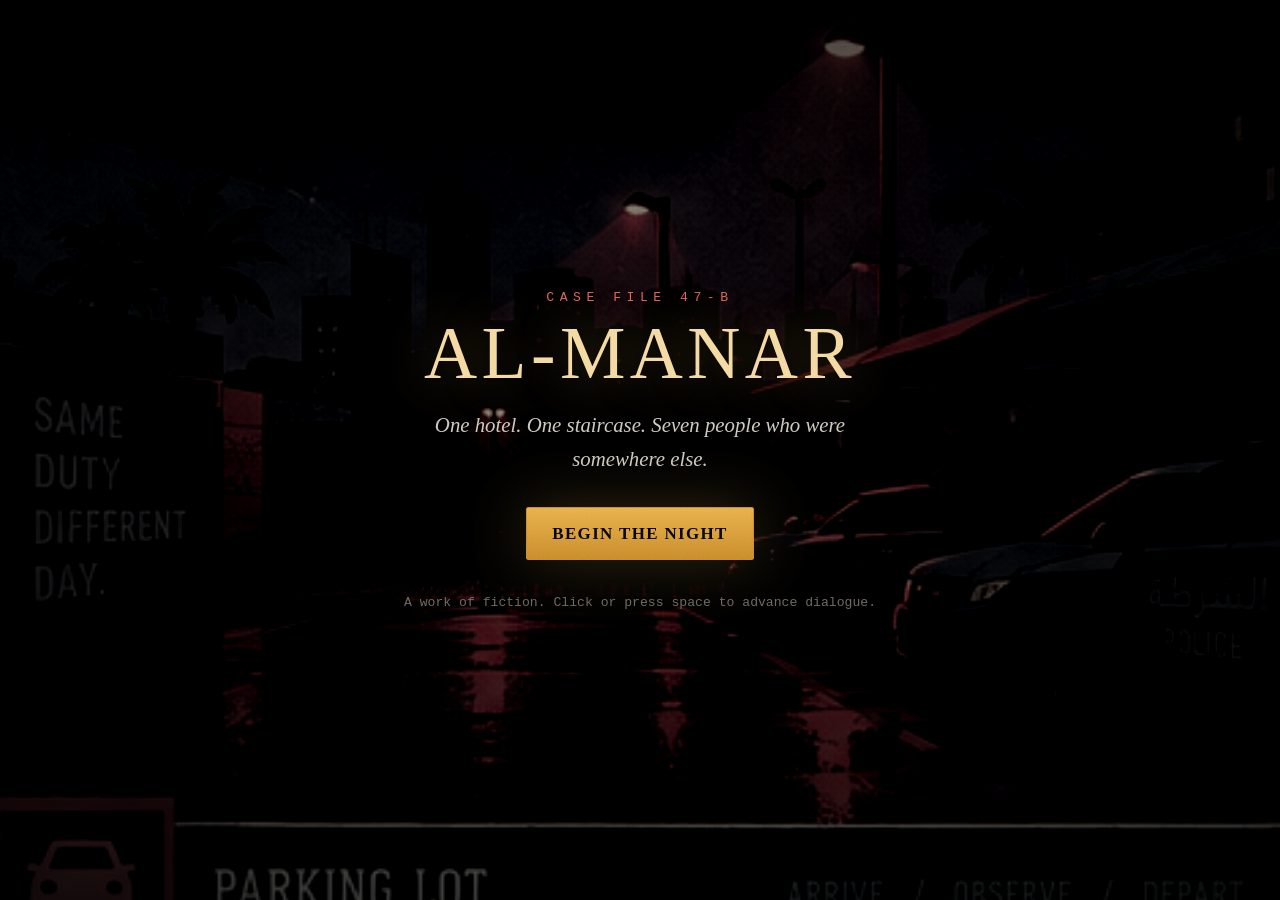
==== commit 734a9602: "Replace the case board with a corkboard you build, and reskin to Al-Manar The screen between intervi" ====
--- a/index.html
+++ b/index.html
@@ -3,7 +3,7 @@
   <head>
     <meta charset="utf-8" />
     <meta name="viewport" content="width=device-width, initial-scale=1, viewport-fit=cover" />
-    <title>The Bellweather — Case file 47-B</title>
+    <title>Al-Manar — Case file 47-B</title>
     <meta
       name="description"
       content="A hard-boiled interview mystery. Four accounts, one staircase, and a watch that stopped at the wrong time."
@@ -13,6 +13,7 @@
     <link rel="stylesheet" href="src/styles/base.css" />
     <link rel="stylesheet" href="src/styles/vn.css" />
     <link rel="stylesheet" href="src/styles/screens.css" />
+    <link rel="stylesheet" href="src/styles/board.css" />
   </head>
   <body>
     <main id="app" class="app"></main>
--- a/src/styles/vn.css
+++ b/src/styles/vn.css
@@ -92,7 +92,7 @@
     opacity var(--beat) var(--ease-out),
     transform var(--beat-slow) var(--ease-snap),
     filter var(--beat) var(--ease-out);
-  filter: brightness(0.34) saturate(0.25) blur(0.4px);
+  filter: brightness(0.46) saturate(0.35) blur(0.4px);
 }
 
 /* The pop-out. */
@@ -103,7 +103,7 @@
 
 /* Whoever holds the floor comes up into the light. */
 .vn__actor.is-speaking {
-  filter: brightness(1.04) saturate(0.95) contrast(1.06)
+  filter: brightness(1.16) saturate(1) contrast(1.04)
     drop-shadow(0 24px 40px rgba(0, 0, 0, 0.75));
   transform: translateY(-8px) scale(1.03);
   z-index: 2;
@@ -245,6 +245,11 @@
   filter: contrast(1.1) saturate(0.8);
 }
 
+/* A speaker with no portrait keeps their name plate; only the frame goes. */
+.vn__box.is-faceless { grid-template-columns: minmax(0, 1fr); }
+.vn__box.is-faceless .vn__bust { display: none; }
+.vn__box.is-faceless .vn__name { color: var(--teal-100); }
+
 /* Narration has no speaker, so the frame gets out of the way. */
 .vn__box.is-narration .vn__bust { opacity: 0; visibility: hidden; }
 .vn__box.is-narration .vn__plate { display: none; }
@@ -328,7 +333,7 @@
 /* While a choice is open the stage steps back, so options never have to
  * compete with someone's face for contrast. */
 .vn:has(.vn__choices.is-open) .vn__cast {
-  filter: brightness(0.42) saturate(0.4);
+  filter: brightness(0.62) saturate(0.55);
   transition: filter var(--beat) var(--ease-out);
 }
 
--- a/src/styles/board.css
+++ b/src/styles/board.css
@@ -0,0 +1,415 @@
+/* The evidence wall.
+ *
+ * The corkboard art carries the mood, so the chrome around it stays quiet:
+ * cards are paper under a desk lamp, string is the only red on screen until
+ * something is proven. */
+
+.board {
+  display: grid;
+  grid-template-rows: auto minmax(0, 1fr);
+  padding: clamp(0.8rem, 2vw, 1.5rem);
+  gap: 1rem;
+  background:
+    radial-gradient(120% 60% at 50% 0%, rgba(232, 176, 75, 0.06), transparent 60%),
+    var(--ink-100);
+}
+
+.board__bar {
+  display: flex;
+  align-items: center;
+  gap: 1.2rem;
+  flex-wrap: wrap;
+}
+
+.board__file {
+  margin: 0;
+  font-family: var(--font-type);
+  font-size: var(--step--1);
+  letter-spacing: 0.34em;
+  text-transform: uppercase;
+  color: var(--blood-100);
+}
+
+.board__title {
+  margin: 0;
+  font-family: var(--font-display);
+  font-size: var(--step-2);
+  font-weight: 400;
+  letter-spacing: 0.06em;
+  text-transform: uppercase;
+  color: var(--lamp-100);
+}
+
+.board__status {
+  flex: 1 1 14rem;
+  margin: 0;
+  font-family: var(--font-type);
+  font-size: var(--step--1);
+  color: var(--text-300);
+}
+
+.board__tools {
+  display: flex;
+  gap: 0.5rem;
+  flex-wrap: wrap;
+}
+
+.btn--small {
+  padding: 0.45em 0.9em;
+  font-size: var(--step--1);
+  letter-spacing: 0.1em;
+}
+
+.board__stage {
+  display: grid;
+  grid-template-columns: minmax(0, 1fr) clamp(220px, 22vw, 320px);
+  gap: 1rem;
+  min-height: 0;
+}
+
+/* ---------------------------------------------------------------- wall */
+
+.wall {
+  position: relative;
+  aspect-ratio: 1672 / 941;
+  /* Fill whichever dimension runs out first, and centre in the other. */
+  block-size: 100%;
+  inline-size: auto;
+  max-inline-size: 100%;
+  margin-inline: auto;
+  background-size: cover;
+  background-position: center;
+  border-radius: var(--radius-sm);
+  box-shadow: var(--shadow-panel);
+  overflow: hidden;
+  touch-action: none;   /* dragging a pin must not scroll the page */
+}
+
+.wall.is-receiving { outline: 1px solid var(--lamp-300); }
+
+.wall__strings {
+  position: absolute;
+  inset: 0;
+  pointer-events: none;
+  z-index: 2;
+}
+
+.string {
+  fill: none;
+  stroke: var(--blood-200);
+  stroke-width: 2;
+  stroke-linecap: round;
+  pointer-events: stroke;
+  cursor: pointer;
+  filter: drop-shadow(0 1px 1px rgba(0, 0, 0, 0.7));
+}
+
+.string:hover { stroke: var(--blood-100); stroke-width: 3; }
+
+/* --------------------------------------------------------------- pins */
+
+.pin {
+  --accent: var(--lamp-200);
+  position: absolute;
+  z-index: 3;
+  inline-size: clamp(88px, 9vw, 132px);
+  margin: 0;
+  padding: 0.5rem 0.45rem 0.45rem;
+  translate: -50% -50%;
+  background: linear-gradient(180deg, var(--paper-100), var(--paper-200));
+  border-radius: 2px;
+  box-shadow: var(--shadow-card);
+  color: var(--paper-ink);
+  font-size: var(--step--1);
+  text-align: center;
+  cursor: grab;
+  transition: rotate var(--beat-fast) var(--ease-out), box-shadow var(--beat-fast);
+  rotate: -1deg;
+}
+
+.pin:nth-child(even) { rotate: 1.2deg; }
+.pin:hover, .pin:focus-visible { rotate: 0deg; box-shadow: 0 6px 10px rgba(0,0,0,.5), 0 18px 40px rgba(0,0,0,.5); z-index: 5; }
+.pin.is-dragging { opacity: 0.25; }
+
+.pin.is-linking {
+  outline: 2px solid var(--blood-100);
+  outline-offset: 3px;
+}
+
+/* The tack that holds it up. */
+.pin__tack {
+  position: absolute;
+  inset-block-start: -7px;
+  inset-inline-start: 50%;
+  translate: -50% 0;
+  inline-size: 13px;
+  block-size: 13px;
+  border-radius: 50%;
+  background: radial-gradient(circle at 34% 30%, #fff6, transparent 45%), var(--accent);
+  box-shadow: 0 2px 3px rgba(0, 0, 0, 0.6);
+}
+
+.pin__art {
+  inline-size: 100%;
+  /* Bust art is square and already framed on the face, so this only needs to
+   * avoid slicing the chin off. */
+  block-size: 76px;
+  object-fit: cover;
+  object-position: 50% 16%;
+  border-radius: 1px;
+  margin-block-end: 0.35rem;
+  filter: contrast(1.05) saturate(0.9);
+}
+
+.pin--exhibit .pin__art { object-fit: contain; mix-blend-mode: multiply; }
+
+.pin__title {
+  margin: 0;
+  font-family: var(--font-display);
+  font-size: var(--step--1);
+  line-height: 1.25;
+  letter-spacing: 0.02em;
+}
+
+.pin__line {
+  margin: 0.2rem 0 0;
+  font-family: var(--font-type);
+  font-size: 0.68rem;
+  color: #5d5749;
+}
+
+.pin__note {
+  margin: 0.25rem 0 0;
+  font-family: var(--font-type);
+  font-size: 0.7rem;
+  text-align: start;
+  color: #3d382e;
+  white-space: pre-wrap;
+}
+
+.pin__clock {
+  display: inline-block;
+  margin-block-start: 0.3rem;
+  padding: 0.05rem 0.4rem;
+  background: var(--ink-200);
+  border-radius: 2px;
+  color: var(--lamp-100);
+  font-family: var(--font-type);
+  font-size: 0.68rem;
+  letter-spacing: 0.08em;
+}
+
+/* Statements are torn notepaper rather than card. */
+.pin--statement {
+  background: linear-gradient(180deg, #efe7d6, #ddd2b8);
+  inline-size: clamp(104px, 11vw, 152px);
+}
+
+.pin--note {
+  background: linear-gradient(180deg, #f2e7a8, #e4d688);
+  inline-size: clamp(104px, 11vw, 152px);
+}
+
+.pin--suspect { box-shadow: 0 0 0 2px var(--accent), var(--shadow-card); }
+
+/* On the timeline a card hangs from the band's top edge rather than being
+ * centred on its pin, and goes compact so it fits inside the band. */
+.pin.is-timed {
+  translate: -50% 0;
+  inline-size: clamp(74px, 7.4vw, 104px);
+  padding: 0.4rem 0.35rem 0.35rem;
+  rotate: 0deg;
+}
+
+.pin.is-timed .pin__art { block-size: 40px; }
+.pin.is-timed .pin__line { display: none; }
+.pin.is-timed .pin__title { font-size: 0.7rem; }
+.pin.is-timed .pin__note { display: -webkit-box; -webkit-line-clamp: 2; -webkit-box-orient: vertical; overflow: hidden; }
+
+.pin--ghost {
+  position: fixed;
+  z-index: 200;
+  pointer-events: none;
+  rotate: -3deg;
+  opacity: 0.92;
+  box-shadow: 0 20px 40px rgba(0, 0, 0, 0.7);
+}
+
+.pin--ghost.is-timed { outline: 2px solid var(--lamp-200); }
+
+/* ----------------------------------------------------------- timeline */
+
+.band {
+  position: absolute;
+  /* Positioned from the cork geometry board.js publishes, so the band always
+   * sits on the cork rather than across the frame. */
+  inset-inline: var(--cork-x0, 15%) var(--cork-x1, 14%);
+  inset-block-end: var(--cork-y1, 16%);
+  block-size: var(--band-h, 18%);
+  background: linear-gradient(180deg, rgba(5, 6, 10, 0.1), rgba(5, 6, 10, 0.82));
+  border-block-start: 1px dashed rgba(232, 176, 75, 0.4);
+  z-index: 1;
+  transition: background var(--beat-fast) var(--ease-out);
+}
+
+.band.is-target {
+  background: linear-gradient(180deg, rgba(232, 176, 75, 0.12), rgba(5, 6, 10, 0.88));
+  border-block-start-color: var(--lamp-100);
+}
+
+.band__label {
+  position: absolute;
+  inset-block-start: 0.3rem;
+  inset-inline-start: 0.6rem;
+  font-family: var(--font-type);
+  font-size: 0.66rem;
+  letter-spacing: 0.24em;
+  text-transform: uppercase;
+  color: var(--lamp-300);
+}
+
+.band__tick {
+  position: absolute;
+  inset-block-end: 0.25rem;
+  translate: -50% 0;
+  display: flex;
+  flex-direction: column;
+  align-items: center;
+  gap: 0.2rem;
+  font-family: var(--font-type);
+  font-size: 0.66rem;
+  color: var(--text-300);
+}
+
+.band__tick i {
+  inline-size: 1px;
+  block-size: 9px;
+  background: rgba(232, 176, 75, 0.5);
+}
+
+/* --------------------------------------------------------------- tray */
+
+.tray {
+  min-height: 0;
+  overflow-y: auto;
+  padding: 0.9rem;
+  background: linear-gradient(180deg, var(--ink-200), var(--ink-100));
+  border: 1px solid var(--ink-400);
+  border-radius: var(--radius-md);
+}
+
+.tray__title {
+  margin: 0 0 0.8rem;
+  font-family: var(--font-display);
+  font-size: var(--step-0);
+  letter-spacing: 0.14em;
+  text-transform: uppercase;
+  color: var(--lamp-200);
+}
+
+.tray__group {
+  margin: 1rem 0 0.4rem;
+  font-family: var(--font-type);
+  font-size: 0.68rem;
+  letter-spacing: 0.2em;
+  text-transform: uppercase;
+  color: var(--text-400);
+}
+
+.tray__list { display: grid; gap: 0.4rem; }
+
+.tray__empty,
+.tray__body,
+.tray__role,
+.tray__time {
+  margin: 0 0 0.6rem;
+  font-size: var(--step--1);
+  color: var(--text-200);
+}
+
+.tray__role { font-family: var(--font-type); color: var(--text-400); }
+.tray__time { font-family: var(--font-type); color: var(--lamp-200); }
+
+.tray__back {
+  margin-block-end: 0.8rem;
+  padding: 0;
+  background: none;
+  border: 0;
+  color: var(--text-300);
+  font-family: var(--font-type);
+  font-size: var(--step--1);
+  cursor: pointer;
+}
+
+.tray__back:hover { color: var(--lamp-100); }
+
+.tray__note {
+  inline-size: 100%;
+  padding: 0.6rem;
+  background: linear-gradient(180deg, #f2e7a8, #e4d688);
+  border: 0;
+  border-radius: 2px;
+  color: #2b2718;
+  font-family: var(--font-type);
+  font-size: var(--step--1);
+  resize: vertical;
+}
+
+.tray__actions { display: grid; gap: 0.5rem; margin-block-start: 0.9rem; }
+
+/* A tray item, waiting to go up. */
+.chip {
+  --accent: var(--lamp-200);
+  display: flex;
+  align-items: center;
+  gap: 0.5rem;
+  padding: 0.5rem 0.6rem;
+  background: linear-gradient(180deg, var(--ink-300), var(--ink-200));
+  border: 1px solid var(--ink-400);
+  border-inline-start: 3px solid var(--accent);
+  border-radius: var(--radius-sm);
+  cursor: grab;
+  touch-action: none;
+  transition: transform var(--beat-fast) var(--ease-out), border-color var(--beat-fast);
+}
+
+.chip:hover { transform: translateX(3px); border-color: var(--accent); }
+.chip.is-dragging { opacity: 0.35; }
+
+.chip__body { flex: 1; min-width: 0; }
+
+.chip__title {
+  margin: 0;
+  font-size: var(--step--1);
+  line-height: 1.3;
+  color: var(--text-100);
+}
+
+.chip__line {
+  margin: 0.1rem 0 0;
+  font-family: var(--font-type);
+  font-size: 0.66rem;
+  color: var(--text-400);
+}
+
+.chip__pin {
+  flex: none;
+  inline-size: 1.6rem;
+  block-size: 1.6rem;
+  background: none;
+  border: 1px solid var(--ink-500);
+  border-radius: 2px;
+  color: var(--lamp-200);
+  font-size: 1rem;
+  line-height: 1;
+  cursor: pointer;
+}
+
+.chip__pin:hover { border-color: var(--lamp-200); background: rgba(232, 176, 75, 0.12); }
+
+/* -------------------------------------------------------------- narrow */
+
+@media (max-width: 900px) {
+  .board__stage { grid-template-columns: 1fr; grid-template-rows: auto minmax(160px, 40vh); }
+  .tray { max-height: 40vh; }
+}
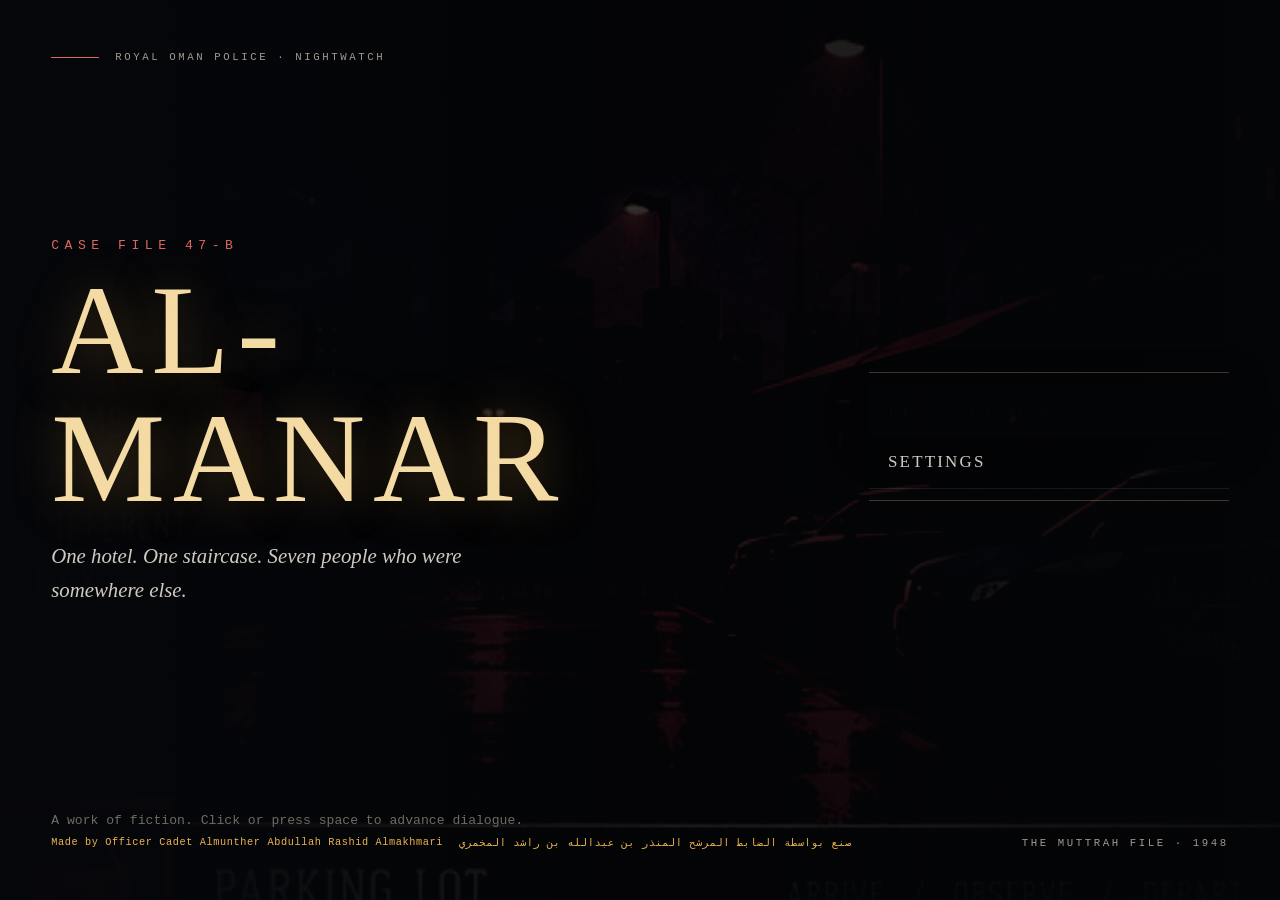
==== commit a65d06d8: "Add explorable field map and location navigation" ====
--- a/index.html
+++ b/index.html
@@ -14,6 +14,7 @@
     <link rel="stylesheet" href="src/styles/vn.css" />
     <link rel="stylesheet" href="src/styles/screens.css" />
     <link rel="stylesheet" href="src/styles/board.css" />
+    <link rel="stylesheet" href="src/styles/map.css" />
   </head>
   <body>
     <main id="app" class="app"></main>
--- a/src/styles/tokens.css
+++ b/src/styles/tokens.css
@@ -93,3 +93,14 @@
     --beat-slow: 0ms;
   }
 }
+
+:root[data-motion="reduced"] {
+  --beat-fast: 0ms;
+  --beat: 0ms;
+  --beat-slow: 0ms;
+}
+
+:root[data-motion="reduced"] .title__art,
+:root[data-motion="reduced"] .vn__advance {
+  animation: none;
+}
--- a/src/styles/base.css
+++ b/src/styles/base.css
@@ -79,6 +79,8 @@
   z-index: 60;
 }
 
+:root[data-grain="off"] .grain::after { display: none; }
+
 /* ------------------------------------------------------------- controls */
 
 .btn {
--- a/src/styles/vn.css
+++ b/src/styles/vn.css
@@ -178,6 +178,26 @@
 }
 
 .vn__chip:hover { border-color: var(--lamp-300); color: var(--lamp-100); }
+
+.vn__board-button {
+  display: inline-flex;
+  align-items: center;
+  gap: 0.55em;
+  border-color: rgba(232, 176, 75, 0.55);
+  color: var(--lamp-100);
+}
+
+.vn__board-button::before {
+  content: "";
+  inline-size: 0.95em;
+  block-size: 0.78em;
+  border: 1px solid currentColor;
+  border-radius: 1px;
+  background:
+    radial-gradient(circle at 28% 35%, currentColor 0 1px, transparent 2px),
+    radial-gradient(circle at 72% 62%, currentColor 0 1px, transparent 2px),
+    linear-gradient(25deg, transparent 47%, currentColor 48% 52%, transparent 53%);
+}
 
 /* --------------------------------------------------------- speech box */
 
--- a/src/styles/screens.css
+++ b/src/styles/screens.css
@@ -7,7 +7,8 @@
 
 .title {
   display: grid;
-  place-items: center;
+  grid-template-rows: auto 1fr auto;
+  padding: clamp(1.25rem, 4vw, 3.5rem);
   background: var(--ink-000);
 }
 
@@ -15,8 +16,8 @@
   position: absolute;
   inset: 0;
   background-size: cover;
-  background-position: center;
-  filter: brightness(0.55) saturate(0.4) contrast(1.25);
+  background-position: 58% center;
+  filter: brightness(0.42) saturate(0.46) contrast(1.2);
   transform: scale(1.06);
   animation: drift 30s ease-in-out infinite alternate;
 }
@@ -29,16 +30,42 @@
 .title__vignette {
   position: absolute;
   inset: 0;
-  background: radial-gradient(95% 75% at 50% 45%, transparent 26%, rgba(0, 0, 0, 0.88) 100%);
-}
-
-.title__plate {
+  background: linear-gradient(90deg, rgba(5, 6, 10, 0.94) 0%, rgba(5, 6, 10, 0.48) 52%, rgba(5, 6, 10, 0.65) 100%), radial-gradient(95% 75% at 50% 45%, transparent 26%, rgba(0, 0, 0, 0.92) 100%);
+}
+
+.title__mast,
+.title__layout,
+.title__foot {
   position: relative;
   z-index: 2;
-  max-width: min(720px, 90vw);
-  padding: clamp(1.6rem, 4vw, 3rem);
-  text-align: center;
-}
+}
+
+.title__mast { display: flex; align-items: center; gap: 1rem; }
+.title__mast p, .title__edition { margin: 0; font: 0.67rem var(--font-type); letter-spacing: 0.24em; text-transform: uppercase; color: var(--text-300); }
+.title__rule { inline-size: 3rem; block-size: 1px; background: var(--blood-100); }
+.title__layout { display: grid; grid-template-columns: minmax(0, 1fr) minmax(260px, 360px); gap: clamp(3rem, 10vw, 10rem); align-items: center; inline-size: min(1180px, 100%); margin: auto; }
+.title__identity { max-width: 700px; }
+.title__menu { display: grid; border-block: 1px solid rgba(244, 217, 160, 0.24); padding-block: 0.7rem; }
+
+.menu-button {
+  position: relative;
+  padding: 1rem 1.2rem;
+  background: transparent;
+  border: 0;
+  border-block-end: 1px solid rgba(255,255,255,0.08);
+  color: var(--text-200);
+  font: var(--step-0) var(--font-display);
+  letter-spacing: 0.13em;
+  text-align: start;
+  text-transform: uppercase;
+  cursor: pointer;
+}
+.menu-button::after { content: "›"; position: absolute; inset-inline-end: 1rem; color: var(--lamp-200); opacity: 0; transform: translateX(-8px); transition: var(--beat-fast); }
+.menu-button:hover, .menu-button:focus-visible { color: var(--lamp-100); background: rgba(232,176,75,0.08); }
+.menu-button:hover::after, .menu-button:focus-visible::after { opacity: 1; transform: none; }
+.menu-button.btn--major { color: var(--ink-000); border: 0; box-shadow: 0 8px 40px rgba(0,0,0,.4); }
+.menu-button.btn--major::after { color: var(--ink-000); }
+.title__foot { display: flex; justify-content: space-between; align-items: end; gap: 2rem; }
 
 .title__file {
   margin: 0 0 0.6rem;
@@ -52,7 +79,7 @@
 .title__name {
   margin: 0;
   font-family: var(--font-display);
-  font-size: var(--step-4);
+  font-size: clamp(4rem, 10vw, 8rem);
   font-weight: 400;
   line-height: 1;
   letter-spacing: 0.06em;
@@ -62,25 +89,59 @@
 }
 
 .title__strap {
-  margin: 1.1rem auto 2rem;
+  margin: 1.1rem 0 2rem;
   max-width: 46ch;
   color: var(--text-200);
   font-size: var(--step-1);
   font-style: italic;
 }
 
-.title__actions {
+.title__note {
+  margin: 0;
+  font-family: var(--font-type);
+  font-size: var(--step--1);
+  color: var(--text-400);
+}
+
+.title__credits { display: grid; gap: 0.3rem; }
+.title__maker {
   display: flex;
-  gap: 0.9rem;
-  justify-content: center;
   flex-wrap: wrap;
-}
-
-.title__note {
-  margin: 2rem 0 0;
-  font-family: var(--font-type);
-  font-size: var(--step--1);
-  color: var(--text-400);
+  gap: 0.3rem 1rem;
+  margin: 0;
+  color: var(--lamp-200);
+  font: 0.64rem var(--font-type);
+  letter-spacing: 0.06em;
+}
+
+/* ------------------------------------------------------------ settings */
+
+.settings { display: grid; place-items: center; padding: clamp(1rem, 4vw, 3rem); background: var(--ink-000); }
+.settings__art { position: absolute; inset: 0; background: linear-gradient(90deg, rgba(5,6,10,.96), rgba(5,6,10,.72)), url("../../assets/backgrounds/precinct-desk.png") center/cover; filter: saturate(.5); }
+.settings__panel { position: relative; z-index: 2; inline-size: min(720px, 100%); max-block-size: 100%; overflow: auto; padding: clamp(1.5rem, 4vw, 3rem); background: rgba(11,13,19,.94); border: 1px solid var(--ink-500); box-shadow: var(--shadow-panel); }
+.settings__eyebrow { margin: 0; color: var(--blood-100); font: var(--step--1) var(--font-type); letter-spacing: .3em; text-transform: uppercase; }
+.settings h1 { margin: .2rem 0 0; color: var(--lamp-100); font: 400 var(--step-3) var(--font-display); letter-spacing: .08em; text-transform: uppercase; }
+.settings__lede { margin: .2rem 0 1.5rem; color: var(--text-300); }
+.settings__group { margin: 0 0 1.2rem; padding: 0; border: 0; }
+.settings__group legend { margin-block-end: .55rem; color: var(--text-200); font: var(--step--1) var(--font-type); letter-spacing: .16em; text-transform: uppercase; }
+.settings__options { display: grid; grid-template-columns: repeat(auto-fit, minmax(130px, 1fr)); gap: .5rem; }
+.settings__option, .settings__toggle { display: flex; gap: .7rem; align-items: start; padding: .8rem; background: var(--ink-200); border: 1px solid var(--ink-400); cursor: pointer; }
+.settings__option:has(input:checked) { border-color: var(--lamp-300); background: rgba(232,176,75,.09); }
+.settings__option input, .settings__toggle input { accent-color: var(--lamp-200); margin-block-start: .25rem; }
+.settings__option span, .settings__toggle span { display: grid; }
+.settings__option b, .settings__toggle b { font-weight: 400; color: var(--text-100); }
+.settings__option small, .settings__toggle small { color: var(--text-400); line-height: 1.35; }
+.settings__preview { margin: -.5rem 0 1.25rem; padding: .7rem 1rem; border-inline-start: 2px solid var(--teal-200); color: var(--text-300); font-style: italic; }
+.settings__toggle { margin-block-end: 1.4rem; }
+.settings__back { inline-size: 100%; justify-content: center; }
+
+@media (max-width: 680px) {
+  .title__layout { grid-template-columns: 1fr; gap: 2rem; align-content: center; }
+  .title__name { font-size: clamp(3.4rem, 18vw, 5.4rem); }
+  .title__foot { display: block; }
+  .title__edition { display: none; }
+  .title__mast p { letter-spacing: .12em; }
+  .title__art { background-position: 65% center; }
 }
 
 /* ---------------------------------------------------------------- board */
@@ -331,6 +392,15 @@
 
 .accuse__lede { margin: 0 auto; max-width: 52ch; color: var(--text-300); }
 
+.accuse__gauge {
+  margin: 0.6rem auto 0;
+  max-width: 56ch;
+  font-family: var(--font-type);
+  font-size: var(--step--1);
+  letter-spacing: 0.04em;
+  color: var(--lamp-200);
+}
+
 .accuse__row {
   display: grid;
   grid-template-columns: repeat(auto-fit, minmax(150px, 190px));
@@ -370,6 +440,18 @@
 }
 
 .accuse__role { margin: 0.2rem 0 0; font-size: var(--step--1); color: var(--text-400); }
+
+.accuse__proof {
+  margin: 0.5rem 0 0;
+  font-family: var(--font-type);
+  font-size: 0.68rem;
+  letter-spacing: 0.12em;
+  text-transform: uppercase;
+  color: var(--text-400);
+}
+
+.accuse__card.has-proof .accuse__proof { color: var(--blood-100); }
+.accuse__card.has-proof { border-block-end-color: var(--blood-200); }
 
 /* ------------------------------------------------------------- verdict */
 
--- a/src/styles/board.css
+++ b/src/styles/board.css
@@ -14,6 +14,33 @@
     var(--ink-100);
 }
 
+.board-overlay {
+  position: fixed;
+  inset: 0;
+  z-index: 100;
+  background: rgba(5, 6, 10, 0.92);
+  animation: board-in var(--beat) var(--ease-out);
+}
+
+.board--overlay {
+  box-shadow: inset 0 0 0 1px rgba(232, 176, 75, 0.22);
+}
+
+.board__saved {
+  align-self: center;
+  color: var(--teal-100);
+  font-family: var(--font-type);
+  font-size: var(--step--1);
+  letter-spacing: 0.08em;
+}
+
+.board__saved::before { content: "\2713  "; }
+
+@keyframes board-in {
+  from { opacity: 0; transform: scale(0.985); }
+  to { opacity: 1; transform: none; }
+}
+
 .board__bar {
   display: flex;
   align-items: center;
@@ -60,6 +87,23 @@
   letter-spacing: 0.1em;
 }
 
+/* Used only for the "back to the stairs" prompt, which is a warning rather
+ * than an ordinary tool. */
+.btn--alert {
+  border-color: var(--blood-200);
+  color: var(--blood-100);
+}
+
+.btn--alert:hover,
+.btn--alert:focus-visible { border-color: var(--blood-100); color: var(--lamp-100); }
+
+/* Wraps the wall so it can pan on small screens without the tray moving. */
+.board__scroll {
+  display: grid;
+  min-height: 0;
+  min-width: 0;
+}
+
 .board__stage {
   display: grid;
   grid-template-columns: minmax(0, 1fr) clamp(220px, 22vw, 320px);
@@ -71,6 +115,10 @@
 
 .wall {
   position: relative;
+  /* A size container, so cards can be sized against the cork rather than the
+   * viewport. Pinned positions are fractions of this box; if the cards did not
+   * scale with it too, a small wall would push them off the cork. */
+  container-type: size;
   aspect-ratio: 1672 / 941;
   /* Fill whichever dimension runs out first, and centre in the other. */
   block-size: 100%;
@@ -112,15 +160,16 @@
   --accent: var(--lamp-200);
   position: absolute;
   z-index: 3;
-  inline-size: clamp(88px, 9vw, 132px);
-  margin: 0;
-  padding: 0.5rem 0.45rem 0.45rem;
+  /* Sized against the wall, not the viewport. */
+  inline-size: clamp(64px, 12cqw, 132px);
+  margin: 0;
+  padding: clamp(0.25rem, 0.8cqw, 0.5rem) clamp(0.2rem, 0.7cqw, 0.45rem);
   translate: -50% -50%;
   background: linear-gradient(180deg, var(--paper-100), var(--paper-200));
   border-radius: 2px;
   box-shadow: var(--shadow-card);
   color: var(--paper-ink);
-  font-size: var(--step--1);
+  font-size: clamp(0.56rem, 1.5cqw, 0.82rem);
   text-align: center;
   cursor: grab;
   transition: rotate var(--beat-fast) var(--ease-out), box-shadow var(--beat-fast);
@@ -153,7 +202,7 @@
   inline-size: 100%;
   /* Bust art is square and already framed on the face, so this only needs to
    * avoid slicing the chin off. */
-  block-size: 76px;
+  block-size: clamp(30px, 10cqh, 76px);
   object-fit: cover;
   object-position: 50% 16%;
   border-radius: 1px;
@@ -166,22 +215,22 @@
 .pin__title {
   margin: 0;
   font-family: var(--font-display);
-  font-size: var(--step--1);
-  line-height: 1.25;
+  font-size: 1em;
+  line-height: 1.2;
   letter-spacing: 0.02em;
 }
 
 .pin__line {
+  margin: 0.15rem 0 0;
+  font-family: var(--font-type);
+  font-size: 0.85em;
+  color: #5d5749;
+}
+
+.pin__note {
   margin: 0.2rem 0 0;
   font-family: var(--font-type);
-  font-size: 0.68rem;
-  color: #5d5749;
-}
-
-.pin__note {
-  margin: 0.25rem 0 0;
-  font-family: var(--font-type);
-  font-size: 0.7rem;
+  font-size: 0.88em;
   text-align: start;
   color: #3d382e;
   white-space: pre-wrap;
@@ -189,45 +238,52 @@
 
 .pin__clock {
   display: inline-block;
-  margin-block-start: 0.3rem;
+  margin-block-start: 0.25rem;
   padding: 0.05rem 0.4rem;
   background: var(--ink-200);
   border-radius: 2px;
   color: var(--lamp-100);
   font-family: var(--font-type);
-  font-size: 0.68rem;
+  font-size: 0.85em;
   letter-spacing: 0.08em;
 }
 
 /* Statements are torn notepaper rather than card. */
 .pin--statement {
   background: linear-gradient(180deg, #efe7d6, #ddd2b8);
-  inline-size: clamp(104px, 11vw, 152px);
+  inline-size: clamp(76px, 14cqw, 152px);
 }
 
 .pin--note {
   background: linear-gradient(180deg, #f2e7a8, #e4d688);
-  inline-size: clamp(104px, 11vw, 152px);
+  inline-size: clamp(76px, 14cqw, 152px);
 }
 
 .pin--suspect { box-shadow: 0 0 0 2px var(--accent), var(--shadow-card); }
+
+/* A questioned person's card is stamped, the way a file is. */
+.pin.is-done .pin__title::after {
+  content: " \2713";
+  color: var(--blood-200);
+}
 
 /* On the timeline a card hangs from the band's top edge rather than being
  * centred on its pin, and goes compact so it fits inside the band. */
 .pin.is-timed {
   translate: -50% 0;
-  inline-size: clamp(74px, 7.4vw, 104px);
-  padding: 0.4rem 0.35rem 0.35rem;
+  inline-size: clamp(56px, 9.5cqw, 104px);
   rotate: 0deg;
 }
 
-.pin.is-timed .pin__art { block-size: 40px; }
+.pin.is-timed .pin__art { block-size: clamp(20px, 5.5cqh, 40px); }
 .pin.is-timed .pin__line { display: none; }
 .pin.is-timed .pin__title { font-size: 0.7rem; }
 .pin.is-timed .pin__note { display: -webkit-box; -webkit-line-clamp: 2; -webkit-box-orient: vertical; overflow: hidden; }
 
 .pin--ghost {
   position: fixed;
+  inline-size: clamp(88px, 9vw, 132px);
+  font-size: var(--step--1);
   z-index: 200;
   pointer-events: none;
   rotate: -3deg;
@@ -235,6 +291,7 @@
   box-shadow: 0 20px 40px rgba(0, 0, 0, 0.7);
 }
 
+.pin--ghost .pin__art { block-size: 64px; }
 .pin--ghost.is-timed { outline: 2px solid var(--lamp-200); }
 
 /* ----------------------------------------------------------- timeline */
@@ -376,6 +433,16 @@
 .chip:hover { transform: translateX(3px); border-color: var(--accent); }
 .chip.is-dragging { opacity: 0.35; }
 
+/* Somebody already questioned. Still openable -- people say different things
+ * once you know more -- but it should not read as outstanding work. */
+.chip.is-done .chip__title { color: var(--text-300); }
+
+.chip__done {
+  margin-inline-start: 0.4em;
+  color: var(--lamp-200);
+  font-family: var(--font-type);
+}
+
 .chip__body { flex: 1; min-width: 0; }
 
 .chip__title {
@@ -410,6 +477,23 @@
 /* -------------------------------------------------------------- narrow */
 
 @media (max-width: 900px) {
-  .board__stage { grid-template-columns: 1fr; grid-template-rows: auto minmax(160px, 40vh); }
-  .tray { max-height: 40vh; }
-}
+  .board__stage {
+    grid-template-columns: 1fr;
+    grid-template-rows: minmax(0, 1fr) minmax(150px, 34vh);
+  }
+
+  /* A corkboard has a minimum workable size. Below it the wall keeps that
+   * size and the player pans, rather than squinting at unreadable cards. */
+  .board__scroll { overflow: auto; }
+
+  .wall {
+    block-size: auto;
+    inline-size: 680px;
+    max-inline-size: none;
+  }
+
+  .tray { max-height: 34vh; }
+
+  .board__bar { gap: 0.6rem; }
+  .board__status { flex-basis: 100%; order: 3; }
+}
--- a/src/styles/map.css
+++ b/src/styles/map.css
@@ -0,0 +1,56 @@
+/* Field navigation: a diagrammatic night map rather than a modern street map. */
+.map-screen { display: grid; grid-template-rows: auto minmax(0, 1fr) auto; background: #080b10; }
+.map-header { position: relative; z-index: 2; display: grid; grid-template-columns: auto minmax(220px, 1fr) auto; align-items: center; gap: clamp(1rem, 4vw, 4rem); padding: 1rem clamp(1rem, 3vw, 2.5rem); border-block-end: 1px solid var(--ink-400); background: rgba(8, 11, 16, .96); }
+.map-header__file { margin: 0; color: var(--blood-100); font: var(--step--1) var(--font-type); letter-spacing: .3em; text-transform: uppercase; }
+.map-header h1 { margin: 0; color: var(--lamp-100); font: 400 var(--step-2) var(--font-display); letter-spacing: .12em; text-transform: uppercase; }
+.map-header__brief { margin: 0; max-width: 50ch; color: var(--text-300); font-style: italic; }
+.map-header__progress { display: flex; gap: 1rem; color: var(--teal-100); font: var(--step--1) var(--font-type); text-transform: uppercase; }
+.map-header__progress span + span { padding-inline-start: 1rem; border-inline-start: 1px solid var(--ink-500); }
+
+.map-layout { position: relative; display: grid; grid-template-columns: minmax(0, 1fr) clamp(285px, 29vw, 420px); min-height: 0; }
+.city-map { position: relative; min-height: 0; overflow: hidden; background: radial-gradient(circle at 70% 35%, rgba(61,107,116,.17), transparent 30%), linear-gradient(145deg, #101720, #070a0e); transition: opacity var(--beat), transform var(--beat); }
+.city-map.is-travelling { opacity: .35; transform: scale(1.015); }
+.city-map__drawing { position: absolute; inset: 0; width: 100%; height: 100%; }
+.city-map__water { fill: #0a1b23; stroke: #244752; stroke-width: 2; }
+.city-map__road { fill: none; stroke: #35404a; stroke-width: 24; stroke-linecap: round; stroke-dasharray: 2 9; }
+.city-map__road--thin { stroke-width: 10; }
+.city-map__hotel, .city-map__station { fill: rgba(185,164,126,.05); stroke: #786d5a; stroke-width: 2; }
+.city-map__floor { fill: none; stroke: #413c35; stroke-width: 1; }
+.city-map__label, .city-map__harbour { fill: #6f695e; font: 18px var(--font-type); letter-spacing: 5px; text-anchor: middle; }
+.city-map__harbour { fill: #315562; font-size: 13px; text-anchor: start; }
+.map-pin { --accent: var(--teal-100); position: absolute; left: var(--map-x); top: var(--map-y); z-index: 2; display: flex; align-items: center; gap: .55rem; max-width: 170px; padding: .4rem .6rem; translate: -50% -50%; border: 1px solid transparent; background: rgba(5,6,10,.78); color: var(--text-200); font: .72rem var(--font-type); text-align: start; cursor: pointer; }
+.map-pin:hover, .map-pin:focus-visible, .map-pin.is-selected { border-color: var(--accent); color: var(--lamp-100); background: rgba(11,13,19,.96); }
+.map-pin__dot { flex: 0 0 auto; width: 10px; height: 10px; border: 2px solid var(--accent); border-radius: 50%; box-shadow: 0 0 0 4px rgba(127,168,174,.1); }
+.map-pin.is-selected .map-pin__dot { background: var(--accent); box-shadow: 0 0 18px var(--accent); }
+.map-pin--crime { --accent: var(--blood-100); }
+
+.location-card { position: relative; z-index: 3; overflow-y: auto; padding: clamp(1.2rem, 2.5vw, 2rem); background: linear-gradient(160deg, #151922, #0c0e14); border-inline-start: 1px solid var(--ink-500); box-shadow: -20px 0 60px rgba(0,0,0,.35); }
+.location-card__image { aspect-ratio: 16 / 7; margin: calc(clamp(1.2rem, 2.5vw, 2rem) * -1) calc(clamp(1.2rem, 2.5vw, 2rem) * -1) 1.5rem; background-position: center; background-size: cover; filter: grayscale(.45) brightness(.58) contrast(1.15); }
+.location-card__kicker { margin: 0; color: var(--blood-100); font: var(--step--1) var(--font-type); letter-spacing: .22em; text-transform: uppercase; }
+.location-card h2 { margin: .2rem 0 0; color: var(--lamp-100); font: 400 var(--step-2) var(--font-display); text-transform: uppercase; }
+.location-card__building { margin: 0; color: var(--teal-100); font: var(--step--1) var(--font-type); }
+.location-card__description { color: var(--text-300); line-height: 1.5; }
+.location-card__actions { display: grid; gap: .55rem; margin-block-start: 1.5rem; }
+.location-person { display: grid; padding: .75rem .85rem; border: 1px solid var(--ink-500); background: var(--ink-200); color: var(--text-100); text-align: start; cursor: pointer; }
+.location-person:hover, .location-person:focus-visible { border-color: var(--lamp-300); background: var(--ink-300); }
+.location-person__status { justify-self: end; color: var(--lamp-200); font: .62rem var(--font-type); letter-spacing: .12em; text-transform: uppercase; }
+.location-person b { font-family: var(--font-display); font-weight: 400; }
+.location-person small { color: var(--text-400); }
+.location-person.is-done { opacity: .62; }
+
+.field-nav { position: relative; z-index: 5; display: flex; justify-content: center; background: #080a0f; border-block-start: 1px solid var(--ink-400); }
+.field-nav__item { min-width: 8rem; padding: .75rem 1.2rem; border: 0; border-inline-end: 1px solid var(--ink-300); background: transparent; color: var(--text-300); font: var(--step--1) var(--font-type); letter-spacing: .12em; text-transform: uppercase; cursor: pointer; }
+.field-nav__item:hover, .field-nav__item:focus-visible, .field-nav__item.is-active { color: var(--lamp-100); background: rgba(232,176,75,.07); }
+.field-nav__item.is-active { box-shadow: inset 0 2px var(--lamp-300); }
+
+@media (max-width: 760px) {
+  .map-header { grid-template-columns: 1fr auto; }
+  .map-header__brief { display: none; }
+  .map-header__progress { display: grid; gap: 0; text-align: end; }
+  .map-header__progress span + span { padding: 0; border: 0; }
+  .map-layout { grid-template-columns: 1fr; grid-template-rows: minmax(280px, 48vh) auto; overflow-y: auto; }
+  .location-card { overflow: visible; border-inline-start: 0; border-block-start: 1px solid var(--ink-500); }
+  .location-card__image { display: none; }
+  .field-nav { overflow-x: auto; justify-content: start; }
+  .field-nav__item { min-width: 7rem; }
+}
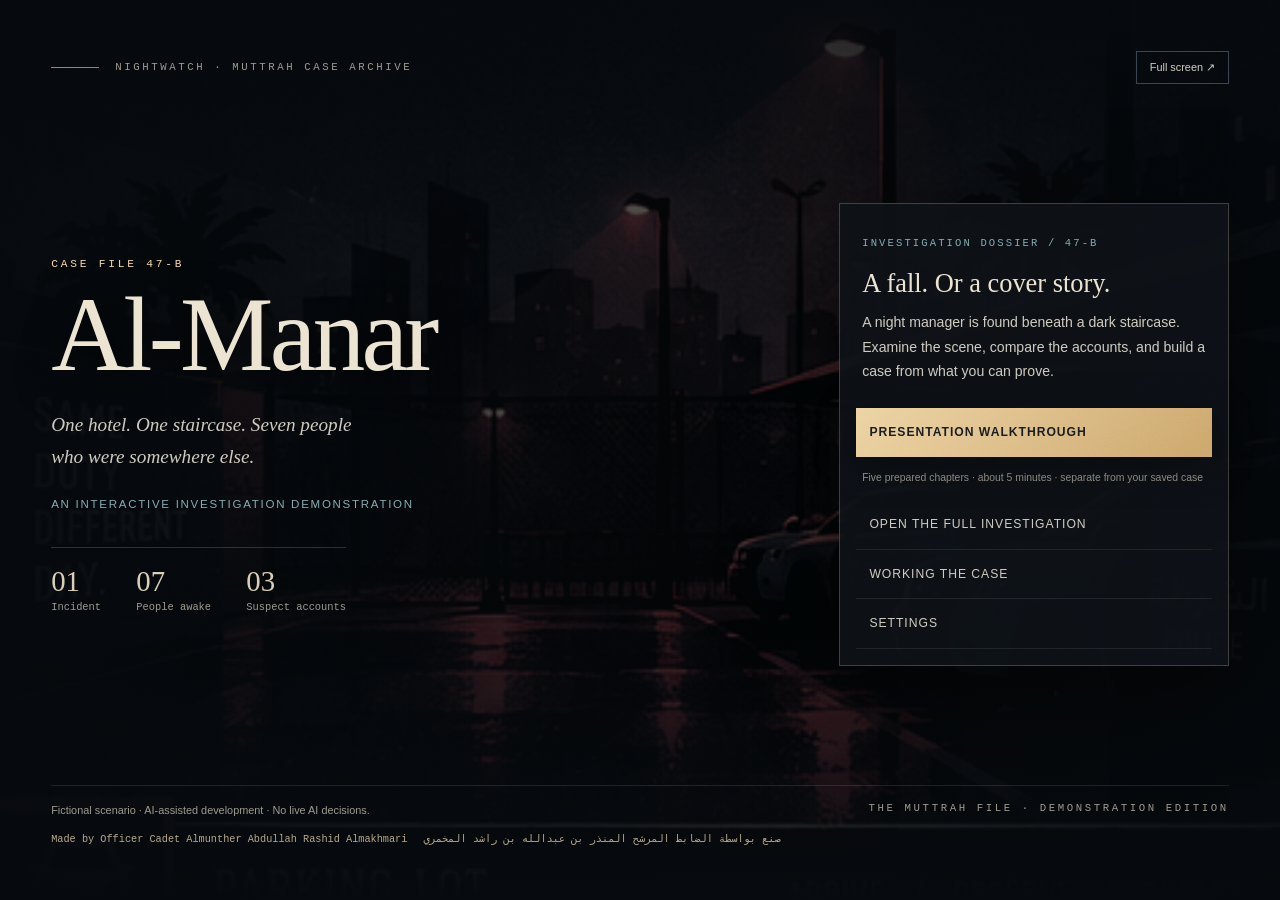
==== commit e2614533: "Make Al-Manar presentable as an investigation demonstration" ====
--- a/index.html
+++ b/index.html
@@ -6,7 +6,7 @@
     <title>Al-Manar — Case file 47-B</title>
     <meta
       name="description"
-      content="A hard-boiled interview mystery. Four accounts, one staircase, and a watch that stopped at the wrong time."
+      content="An interactive investigation demonstration. Examine evidence, compare seven accounts, and present a reasoned finding."
     />
     <meta name="color-scheme" content="dark" />
     <link rel="stylesheet" href="src/styles/tokens.css" />
@@ -15,12 +15,14 @@
     <link rel="stylesheet" href="src/styles/screens.css" />
     <link rel="stylesheet" href="src/styles/board.css" />
     <link rel="stylesheet" href="src/styles/map.css" />
+    <link rel="stylesheet" href="src/styles/presentation.css" />
+    <link rel="icon" href="assets/favicon.svg" type="image/svg+xml" />
   </head>
   <body>
     <main id="app" class="app"></main>
     <noscript>
       <p class="noscript">
-        The Bellweather is played in the browser and needs JavaScript switched on.
+        Al-Manar is an interactive investigation demonstration. Enable JavaScript to open the case.
       </p>
     </noscript>
     <script type="module" src="src/main.js"></script>
--- a/src/styles/tokens.css
+++ b/src/styles/tokens.css
@@ -64,6 +64,15 @@
   --shadow-panel: 0 18px 60px rgba(0, 0, 0, 0.7);
   --shadow-lamp: 0 0 60px var(--lamp-glow);
 
+  /* Global window order. Keeping these named prevents a new pop-out from
+   * accidentally appearing behind the screen it is meant to cover. */
+  --layer-screen-chrome: 40;
+  --layer-toast: 60;
+  --layer-board-window: 100;
+  --layer-modal-window: 200;
+  --layer-dragged-card: 300;
+  --layer-transition: 999;
+
   --radius-sm: 2px;
   --radius-md: 4px;
   --radius-lg: 8px;
--- a/src/styles/base.css
+++ b/src/styles/base.css
@@ -25,7 +25,11 @@
   -webkit-font-smoothing: antialiased;
   text-rendering: optimizeLegibility;
   overflow: hidden;
+  user-select: none;
+  -webkit-tap-highlight-color: transparent;
 }
+
+p, q, .vn__backlog, .phone__feed, input, textarea { user-select: text; }
 
 img {
   max-width: 100%;
@@ -47,12 +51,14 @@
   height: 100vh;
   height: 100dvh;
   overflow: hidden;
-  transition: opacity var(--beat) var(--ease-out);
+  background: var(--ink-000);
+  isolation: isolate;
 }
 
-.app.is-leaving {
-  opacity: 0;
-}
+.app::after { content: ""; position: fixed; inset: 0; z-index: var(--layer-transition); pointer-events: none; opacity: 0; background: radial-gradient(circle at 50% 42%, rgba(26,28,31,.88), #05060a 72%); transition: opacity 260ms var(--ease-out); }
+.app.is-leaving::after { opacity: 1; }
+.app.is-entering > .screen { animation: screen-reveal 420ms var(--ease-out) both; }
+@keyframes screen-reveal { from { opacity: .25; transform: scale(1.012); filter: blur(3px); } to { opacity: 1; transform: none; filter: none; } }
 
 .screen {
   position: absolute;
@@ -103,6 +109,7 @@
     border-color var(--beat-fast) var(--ease-out),
     transform var(--beat-fast) var(--ease-out),
     background var(--beat-fast) var(--ease-out);
+  box-shadow: 0 3px 0 #050609, 0 10px 22px rgba(0,0,0,.25);
 }
 
 .btn:hover,
@@ -111,6 +118,12 @@
   background: linear-gradient(180deg, var(--ink-400), var(--ink-300));
   transform: translateY(-1px);
 }
+.btn:active { transform: translateY(2px) scale(.985); box-shadow: 0 1px 0 #050609, 0 4px 10px rgba(0,0,0,.3); }
+
+@media (prefers-reduced-motion: reduce) {
+  *, *::before, *::after { scroll-behavior: auto !important; animation-duration: .01ms !important; animation-iteration-count: 1 !important; transition-duration: .01ms !important; }
+}
+:root[data-motion="reduced"] *, :root[data-motion="reduced"] *::before, :root[data-motion="reduced"] *::after { animation-duration: .01ms !important; animation-iteration-count: 1 !important; transition-duration: .01ms !important; }
 
 .btn--major {
   --btn-edge: var(--lamp-300);
--- a/src/styles/vn.css
+++ b/src/styles/vn.css
@@ -349,6 +349,8 @@
 }
 
 .vn__choices.is-open { display: flex; }
+.vn__choices.is-open .vn__choice { animation: choice-rise 360ms var(--ease-snap) both; animation-delay: calc(var(--choice-index) * 85ms); }
+@keyframes choice-rise { from { opacity: 0; transform: translateY(18px) scale(.97); } to { opacity: 1; transform: none; } }
 
 /* While a choice is open the stage steps back, so options never have to
  * compete with someone's face for contrast. */
@@ -363,23 +365,33 @@
   display: flex;
   align-items: center;
   gap: 0.9rem;
-  inline-size: min(760px, 100%);
-  padding: 0.85em 1.3em;
+  inline-size: min(820px, 100%);
+  min-block-size: 4.1rem;
+  padding: 1.05em 1.5em;
   background: linear-gradient(90deg, rgba(11, 13, 19, 0.96), rgba(27, 32, 42, 0.92));
   border: 1px solid var(--ink-500);
   border-inline-start: 3px solid var(--lamp-300);
   border-radius: var(--radius-sm);
   text-align: start;
   cursor: pointer;
-  transition: transform var(--beat-fast) var(--ease-out), border-color var(--beat-fast);
+  box-shadow: 0 12px 35px rgba(0,0,0,.38), inset 0 1px rgba(255,255,255,.035);
+  transition: transform var(--beat-fast) var(--ease-out), border-color var(--beat-fast), box-shadow var(--beat-fast);
 }
 
 .vn__choice:hover,
-.vn__choice:focus-visible {
+.vn__choice:focus-visible,
+.vn__choice.is-selected {
   transform: translateX(6px);
   border-color: var(--lamp-200);
   border-inline-start-color: var(--lamp-100);
-}
+  box-shadow: 0 16px 42px rgba(0,0,0,.5), -4px 0 18px rgba(232,176,75,.12);
+}
+.vn__choice.is-selected {
+  color: var(--lamp-100);
+  background: linear-gradient(90deg, rgba(117, 78, 18, 0.96), rgba(56, 43, 20, 0.94));
+}
+.vn__choice:disabled:not(.is-selected) { opacity: 0.52; }
+.vn__choice:active { transform: translateX(8px) scale(.985); }
 
 .vn__choice-index {
   font-family: var(--font-type);
--- a/src/styles/screens.css
+++ b/src/styles/screens.css
@@ -44,8 +44,8 @@
 .title__mast p, .title__edition { margin: 0; font: 0.67rem var(--font-type); letter-spacing: 0.24em; text-transform: uppercase; color: var(--text-300); }
 .title__rule { inline-size: 3rem; block-size: 1px; background: var(--blood-100); }
 .title__layout { display: grid; grid-template-columns: minmax(0, 1fr) minmax(260px, 360px); gap: clamp(3rem, 10vw, 10rem); align-items: center; inline-size: min(1180px, 100%); margin: auto; }
-.title__identity { max-width: 700px; }
-.title__menu { display: grid; border-block: 1px solid rgba(244, 217, 160, 0.24); padding-block: 0.7rem; }
+.title__identity { max-width: 700px; transform: translate3d(calc(var(--look-x, 0) * -7px), calc(var(--look-y, 0) * -5px), 0); transition: transform 600ms var(--ease-out); }
+.title__menu { display: grid; padding: .75rem; border: 1px solid rgba(244,217,160,.2); background: linear-gradient(145deg, rgba(25,27,34,.88), rgba(7,8,12,.8)); box-shadow: 0 24px 70px rgba(0,0,0,.55), inset 0 1px rgba(255,255,255,.05); transform: perspective(900px) rotateY(calc(var(--look-x, 0) * -2deg)) rotateX(calc(var(--look-y, 0) * 2deg)); transition: transform 450ms var(--ease-out), box-shadow 250ms ease; }
 
 .menu-button {
   position: relative;
@@ -59,9 +59,11 @@
   text-align: start;
   text-transform: uppercase;
   cursor: pointer;
+  transition: transform 160ms var(--ease-out), color 160ms, background 160ms, box-shadow 160ms;
 }
 .menu-button::after { content: "›"; position: absolute; inset-inline-end: 1rem; color: var(--lamp-200); opacity: 0; transform: translateX(-8px); transition: var(--beat-fast); }
 .menu-button:hover, .menu-button:focus-visible { color: var(--lamp-100); background: rgba(232,176,75,0.08); }
+.menu-button:active { transform: translate3d(3px, 3px, 0) scale(.985); box-shadow: inset 4px 4px 12px rgba(0,0,0,.35); }
 .menu-button:hover::after, .menu-button:focus-visible::after { opacity: 1; transform: none; }
 .menu-button.btn--major { color: var(--ink-000); border: 0; box-shadow: 0 8px 40px rgba(0,0,0,.4); }
 .menu-button.btn--major::after { color: var(--ink-000); }
@@ -118,14 +120,16 @@
 
 .settings { display: grid; place-items: center; padding: clamp(1rem, 4vw, 3rem); background: var(--ink-000); }
 .settings__art { position: absolute; inset: 0; background: linear-gradient(90deg, rgba(5,6,10,.96), rgba(5,6,10,.72)), url("../../assets/backgrounds/precinct-desk.png") center/cover; filter: saturate(.5); }
-.settings__panel { position: relative; z-index: 2; inline-size: min(720px, 100%); max-block-size: 100%; overflow: auto; padding: clamp(1.5rem, 4vw, 3rem); background: rgba(11,13,19,.94); border: 1px solid var(--ink-500); box-shadow: var(--shadow-panel); }
+.settings__panel { position: relative; z-index: 2; inline-size: min(760px, 100%); max-block-size: 100%; overflow: auto; padding: clamp(1.5rem, 4vw, 3rem); background: linear-gradient(145deg, rgba(20,23,30,.97), rgba(8,9,14,.97)); border: 1px solid rgba(232,176,75,.25); border-radius: 4px; box-shadow: 0 30px 90px rgba(0,0,0,.7), inset 0 1px rgba(255,255,255,.06); }
 .settings__eyebrow { margin: 0; color: var(--blood-100); font: var(--step--1) var(--font-type); letter-spacing: .3em; text-transform: uppercase; }
 .settings h1 { margin: .2rem 0 0; color: var(--lamp-100); font: 400 var(--step-3) var(--font-display); letter-spacing: .08em; text-transform: uppercase; }
 .settings__lede { margin: .2rem 0 1.5rem; color: var(--text-300); }
 .settings__group { margin: 0 0 1.2rem; padding: 0; border: 0; }
 .settings__group legend { margin-block-end: .55rem; color: var(--text-200); font: var(--step--1) var(--font-type); letter-spacing: .16em; text-transform: uppercase; }
 .settings__options { display: grid; grid-template-columns: repeat(auto-fit, minmax(130px, 1fr)); gap: .5rem; }
-.settings__option, .settings__toggle { display: flex; gap: .7rem; align-items: start; padding: .8rem; background: var(--ink-200); border: 1px solid var(--ink-400); cursor: pointer; }
+.settings__option, .settings__toggle { display: flex; gap: .7rem; align-items: start; padding: .9rem; background: linear-gradient(180deg, var(--ink-200), #101218); border: 1px solid var(--ink-400); border-radius: 3px; cursor: pointer; box-shadow: 0 5px 14px rgba(0,0,0,.2); transition: transform 160ms var(--ease-out), border-color 160ms, background 160ms; }
+.settings__option:hover, .settings__toggle:hover { transform: translateY(-2px); border-color: var(--text-400); }
+.settings__option:active, .settings__toggle:active { transform: translateY(1px) scale(.985); }
 .settings__option:has(input:checked) { border-color: var(--lamp-300); background: rgba(232,176,75,.09); }
 .settings__option input, .settings__toggle input { accent-color: var(--lamp-200); margin-block-start: .25rem; }
 .settings__option span, .settings__toggle span { display: grid; }
--- a/src/styles/board.css
+++ b/src/styles/board.css
@@ -17,7 +17,7 @@
 .board-overlay {
   position: fixed;
   inset: 0;
-  z-index: 100;
+  z-index: var(--layer-board-window);
   background: rgba(5, 6, 10, 0.92);
   animation: board-in var(--beat) var(--ease-out);
 }
@@ -150,7 +150,9 @@
   pointer-events: stroke;
   cursor: pointer;
   filter: drop-shadow(0 1px 1px rgba(0, 0, 0, 0.7));
-}
+  animation: string-settle 520ms cubic-bezier(.2,.8,.3,1) both;
+}
+@keyframes string-settle { from { stroke-dasharray: 3 8; stroke-dashoffset: 18; opacity: .3; } to { stroke-dasharray: 0; stroke-dashoffset: 0; opacity: 1; } }
 
 .string:hover { stroke: var(--blood-100); stroke-width: 3; }
 
@@ -174,11 +176,14 @@
   cursor: grab;
   transition: rotate var(--beat-fast) var(--ease-out), box-shadow var(--beat-fast);
   rotate: -1deg;
-}
+  animation: pin-drop 380ms var(--ease-snap) both;
+}
+@keyframes pin-drop { 0% { opacity: 0; scale: 1.14; translate: -50% calc(-50% - 15px); } 65% { rotate: 2deg; } 100% { opacity: 1; scale: 1; } }
 
 .pin:nth-child(even) { rotate: 1.2deg; }
 .pin:hover, .pin:focus-visible { rotate: 0deg; box-shadow: 0 6px 10px rgba(0,0,0,.5), 0 18px 40px rgba(0,0,0,.5); z-index: 5; }
-.pin.is-dragging { opacity: 0.25; }
+.pin.is-dragging { opacity: 0.25; animation: pin-worry 110ms ease-in-out infinite alternate; }
+@keyframes pin-worry { from { rotate: -2deg; } to { rotate: 2deg; } }
 
 .pin.is-linking {
   outline: 2px solid var(--blood-100);
@@ -284,7 +289,7 @@
   position: fixed;
   inline-size: clamp(88px, 9vw, 132px);
   font-size: var(--step--1);
-  z-index: 200;
+  z-index: var(--layer-dragged-card);
   pointer-events: none;
   rotate: -3deg;
   opacity: 0.92;
--- a/src/styles/map.css
+++ b/src/styles/map.css
@@ -18,8 +18,9 @@
 .city-map__floor { fill: none; stroke: #413c35; stroke-width: 1; }
 .city-map__label, .city-map__harbour { fill: #6f695e; font: 18px var(--font-type); letter-spacing: 5px; text-anchor: middle; }
 .city-map__harbour { fill: #315562; font-size: 13px; text-anchor: start; }
-.map-pin { --accent: var(--teal-100); position: absolute; left: var(--map-x); top: var(--map-y); z-index: 2; display: flex; align-items: center; gap: .55rem; max-width: 170px; padding: .4rem .6rem; translate: -50% -50%; border: 1px solid transparent; background: rgba(5,6,10,.78); color: var(--text-200); font: .72rem var(--font-type); text-align: start; cursor: pointer; }
+.map-pin { --accent: var(--teal-100); position: absolute; left: var(--map-x); top: var(--map-y); z-index: 2; display: flex; align-items: center; gap: .65rem; max-width: 190px; min-height: 42px; padding: .55rem .75rem; translate: -50% -50%; border: 1px solid transparent; border-radius: 3px; background: rgba(5,6,10,.82); box-shadow: 0 8px 24px rgba(0,0,0,.28); color: var(--text-200); font: .74rem var(--font-type); text-align: start; cursor: pointer; transition: transform 180ms var(--ease-out), background 180ms, box-shadow 180ms; }
 .map-pin:hover, .map-pin:focus-visible, .map-pin.is-selected { border-color: var(--accent); color: var(--lamp-100); background: rgba(11,13,19,.96); }
+.map-pin:hover, .map-pin:focus-visible { transform: translateY(-3px) scale(1.025); box-shadow: 0 14px 34px rgba(0,0,0,.45); }
 .map-pin__dot { flex: 0 0 auto; width: 10px; height: 10px; border: 2px solid var(--accent); border-radius: 50%; box-shadow: 0 0 0 4px rgba(127,168,174,.1); }
 .map-pin.is-selected .map-pin__dot { background: var(--accent); box-shadow: 0 0 18px var(--accent); }
 .map-pin--crime { --accent: var(--blood-100); }
@@ -37,6 +38,26 @@
 .location-person b { font-family: var(--font-display); font-weight: 400; }
 .location-person small { color: var(--text-400); }
 .location-person.is-done { opacity: .62; }
+.location-person--clue { border-inline-start: 3px solid var(--teal-100); }
+
+.phone-modal { position: fixed; inset: 0; z-index: var(--layer-modal-window); display: grid; place-items: center; padding: 1rem; background: rgba(3,4,7,.84); backdrop-filter: blur(8px); animation: phone-fade 240ms ease-out both; }
+.phone { width: min(430px, 100%); padding: 1.2rem; border: 1px solid #555c57; border-radius: 28px; background: linear-gradient(145deg, #252a29, #0c0f0f); box-shadow: 0 30px 100px #000, inset 0 1px rgba(255,255,255,.12); }
+.phone__header { display: flex; justify-content: space-between; color: #96a69e; font: .62rem var(--font-type); letter-spacing: .12em; }
+.phone__header i { color: #b45e57; font-style: normal; }
+.phone h2 { margin: .9rem 0 0; color: var(--lamp-100); font: 400 var(--step-2) var(--font-display); }
+.phone__hint { margin: .1rem 0 1rem; color: var(--text-400); font-size: .85rem; }
+.phone__feed { height: min(42vh, 330px); overflow-y: auto; padding: .8rem; scroll-snap-type: y proximity; border: 1px solid #303735; border-radius: 8px; background: #080b0a; scrollbar-color: var(--teal-200) #111; }
+.phone__message { display: grid; grid-template-columns: auto 1fr; gap: .15rem .7rem; margin-block-end: .8rem; padding: .75rem; scroll-snap-align: start; border-radius: 8px; background: #17201d; box-shadow: 0 5px 14px rgba(0,0,0,.3); animation: message-in 280ms ease-out both; }
+.phone__message:nth-child(even) { margin-inline-start: 1.8rem; background: #20211a; }
+.phone__message span { color: var(--teal-100); font: .68rem var(--font-type); }
+.phone__message b { color: var(--text-200); font: .68rem var(--font-type); letter-spacing: .08em; }
+.phone__message p { grid-column: 1 / -1; margin: .25rem 0 0; color: var(--text-100); font-size: .88rem; }
+.phone__status { min-height: 1.5em; margin: .8rem 0; color: var(--text-400); font: .72rem var(--font-type); text-align: center; text-transform: uppercase; letter-spacing: .08em; }
+.phone__status.is-found { color: var(--lamp-200); animation: clue-pulse 500ms var(--ease-snap); }
+.phone__close { width: 100%; justify-content: center; }
+@keyframes phone-fade { from { opacity: 0; } }
+@keyframes message-in { from { opacity: 0; transform: translateY(8px); } }
+@keyframes clue-pulse { 50% { transform: scale(1.04); text-shadow: 0 0 16px var(--lamp-200); } }
 
 .field-nav { position: relative; z-index: 5; display: flex; justify-content: center; background: #080a0f; border-block-start: 1px solid var(--ink-400); }
 .field-nav__item { min-width: 8rem; padding: .75rem 1.2rem; border: 0; border-inline-end: 1px solid var(--ink-300); background: transparent; color: var(--text-300); font: var(--step--1) var(--font-type); letter-spacing: .12em; text-transform: uppercase; cursor: pointer; }
--- a/src/styles/presentation.css
+++ b/src/styles/presentation.css
@@ -0,0 +1,220 @@
+/* Demonstration edition: archival typography, calm hierarchy, visible method. */
+:root {
+  --font-ui: 'Segoe UI', 'Helvetica Neue', Arial, sans-serif;
+  --text-400: #99958b;
+}
+.eyebrow { margin: 0; font: .66rem/1.5 var(--font-type); letter-spacing: .2em; text-transform: uppercase; color: var(--teal-100); }
+.title { padding: clamp(1.5rem, 4vw, 4rem); }
+.title__layout { grid-template-columns: minmax(0, 1fr) minmax(320px, 390px); gap: clamp(3rem, 7vw, 7rem); padding-block: 2.5rem; }
+.title__art { filter: brightness(.6) saturate(.45) contrast(1.08); background-position: 50% center; }
+.title__vignette { background: linear-gradient(90deg, rgba(5,9,13,.92), rgba(5,9,13,.35) 62%, rgba(5,9,13,.8)), linear-gradient(0deg, #070a0e 0%, transparent 30%, transparent 75%, rgba(7,10,14,.7)); }
+.title__name { font-size: clamp(4rem, 8.2vw, 7.6rem); letter-spacing: -.035em; text-transform: none; color: var(--paper-100); text-shadow: 0 6px 40px #000; }
+.title__file { color: var(--lamp-100); font-size: .7rem; letter-spacing: .25em; }
+.title__strap { max-width: 33ch; margin-block: 1.3rem 1.6rem; line-height: 1.65; font-size: clamp(1.1rem, 1.5vw, 1.4rem); }
+.title__format { color: var(--teal-100); font: .72rem var(--font-ui); letter-spacing: .15em; text-transform: uppercase; }
+.title__facts { display: flex; gap: 2.2rem; margin-block-start: 2.3rem; padding-block-start: 1.2rem; border-block-start: 1px solid rgba(217,205,180,.2); width: fit-content; }
+.title__facts div { display: grid; gap: .35rem; }
+.title__facts b { font: 1.8rem/1 var(--font-display); color: var(--paper-200); }
+.title__facts span { font: .65rem var(--font-type); color: var(--text-300); }
+.title__menu { transform: none; border-color: rgba(217,205,180,.24); padding: 1rem; background: rgba(13,18,23,.94); box-shadow: 0 25px 80px rgba(0,0,0,.55); }
+.title__dossier { padding: 1rem .4rem 1.5rem; }
+.title__dossier h2 { margin: 1rem 0 .65rem; color: var(--paper-100); font: 400 1.65rem/1.2 var(--font-display); }
+.title__dossier > p:last-child { margin: 0; font: .88rem/1.75 var(--font-ui); color: var(--text-200); }
+.menu-button { font: .76rem/1.5 var(--font-ui); padding: .95rem .85rem; letter-spacing: .08em; }
+.title__walkthrough-note { margin: .8rem .4rem; font: .65rem/1.7 var(--font-ui); color: var(--text-300); }
+.title__fullscreen { margin-inline-start: auto; background: transparent; border: 1px solid var(--ink-500); color: var(--text-200); padding: .55rem .8rem; font: .68rem var(--font-ui); cursor: pointer; }
+.title__foot { align-items: start; padding-block-start: 1rem; border-block-start: 1px solid rgba(217,205,180,.12); }
+.title__note { font: .68rem/1.5 var(--font-ui); color: var(--text-300); }
+.title__maker { margin-block-start: .5rem; line-height: 1.7; color: var(--paper-300); letter-spacing: 0; }
+
+/* Case brief, set like an open dossier rather than a menu. */
+.briefing { display: flex; flex-direction: column; padding: clamp(1.3rem, 4vw, 3.5rem); background: radial-gradient(ellipse at 85% 35%, rgba(127,168,174,.12), transparent 55%), #0c1015; }
+.briefing__mast { display: flex; justify-content: space-between; gap: 1rem; padding-block-end: 1.2rem; border-block-end: 1px solid var(--ink-500); }
+.briefing__layout { display: grid; grid-template-columns: minmax(0, 1.2fr) minmax(300px, 1fr); gap: clamp(3rem, 7vw, 7rem); max-width: 1160px; width: 100%; margin: auto; padding-block: 2.5rem; }
+.briefing__story h1 { font: 400 clamp(2.7rem, 4.7vw, 4.5rem)/1.07 var(--font-display); letter-spacing: -.025em; margin: 1rem 0 1.6rem; color: var(--paper-100); }
+.briefing__story h1 em { color: var(--lamp-100); }
+.briefing__story > p:not(.eyebrow) { max-width: 52ch; color: var(--text-200); }
+.briefing__story > .briefing__lede { font-size: 1.18rem; }
+.briefing__incident { display: grid; grid-template-columns: 1.2fr 1fr 1fr; gap: 1rem; border-block-start: 1px solid var(--ink-500); padding-block-start: 1.25rem; margin-block-start: 2rem; }
+.briefing__incident div { display: grid; gap: .35rem; }
+.briefing__incident span { font: .62rem/1.5 var(--font-type); color: var(--text-300); text-transform: uppercase; }
+.briefing__incident b { font: 400 .88rem/1.5 var(--font-ui); color: var(--paper-100); }
+.briefing__method { align-self: center; padding: 1.7rem; background: rgba(20,26,32,.72); border: 1px solid var(--ink-500); }
+.method-step { display: grid; grid-template-columns: 2rem 1fr; gap: 1rem; padding-block: 1rem; border-block-end: 1px solid var(--ink-400); }
+.method-step > span { color: var(--lamp-100); font: .72rem var(--font-type); padding-block-start: .25rem; }
+.method-step h2 { margin: 0 0 .25rem; font: 400 1.2rem var(--font-display); color: var(--paper-100); }
+.method-step p { margin: 0; font: .85rem/1.6 var(--font-ui); color: var(--text-300); }
+.briefing__actions { display: grid; gap: 1rem; margin-block-start: 1.5rem; }
+.briefing__actions .btn { justify-content: center; font: .76rem/1.5 var(--font-ui); }
+.briefing__back { background: none; border: 0; color: var(--text-300); font: .75rem var(--font-ui); cursor: pointer; }
+.briefing__footer { border-block-start: 1px solid var(--ink-400); padding-block-start: 1rem; }
+.briefing__footer p { margin: 0; color: var(--text-300); font: .68rem/1.8 var(--font-ui); }
+
+/* Presenter chrome is outside the scene. Five visible, repeatable checkpoints. */
+:root[data-presentation='on'] .app > .screen { inset-block-end: 138px; }
+:root[data-presentation='on'] .board-overlay { inset-block-end: 138px; }
+.presenter { position: absolute; inset-inline: 0; inset-block-end: 0; height: 138px; z-index: 150; display: grid; grid-template-columns: auto 1fr auto; grid-template-rows: auto auto; gap: .65rem 1.5rem; align-items: center; padding: .85rem 1.5rem; background: #10171d; border-block-start: 1px solid rgba(244,217,160,.3); box-shadow: 0 -12px 40px rgba(0,0,0,.4); }
+.presenter__heading { display: grid; gap: .2rem; }
+.presenter__badge { color: var(--lamp-100); font: .66rem var(--font-type); text-transform: uppercase; letter-spacing: .15em; }
+.presenter__prepared { max-width: 22ch; font: .64rem/1.5 var(--font-ui); color: var(--text-300); }
+.presenter__steps { display: flex; gap: .4rem; justify-content: center; grid-column: 2 / 4; }
+.presenter__step { display: flex; align-items: center; gap: .6rem; padding: .7rem 1rem; border: 1px solid var(--ink-500); background: transparent; color: var(--text-200); font: .75rem var(--font-ui); cursor: pointer; }
+.presenter__step > span { font: .62rem var(--font-type); color: var(--teal-100); }
+.presenter__step:hover { background: var(--ink-300); }
+.presenter__step.is-current { border-color: var(--lamp-300); color: var(--lamp-100); background: rgba(232,176,75,.07); }
+.presenter__note { grid-column: 1 / 3; margin: 0; font: .76rem/1.5 var(--font-ui); color: var(--text-200); max-width: 100ch; }
+.presenter__actions { display: flex; gap: 1rem; align-items: center; justify-content: end; }
+.presenter__utility { border: 0; padding: .4rem 0; background: transparent; color: var(--text-300); font: .68rem var(--font-ui); cursor: pointer; }
+.presenter__utility:hover { color: var(--lamp-100); }
+.presenter__actions .btn { white-space: nowrap; font: .68rem/1.5 var(--font-ui); }
+
+/* Dialogs and readable outcome. */
+.desk-dialog { width: min(640px, calc(100vw - 2rem)); max-height: calc(100dvh - 2rem); overflow: auto; padding: clamp(1.5rem, 4vw, 2.5rem); color: var(--text-100); background: #151c23; border: 1px solid var(--paper-300); box-shadow: 0 20px 100px #000; }
+.desk-dialog::backdrop { background: rgba(0,0,0,.8); backdrop-filter: blur(6px); }
+.desk-dialog h2 { color: var(--paper-100); font: 400 1.8rem/1.2 var(--font-display); margin-block: .8rem 1.3rem; }
+.desk-dialog > p { font: .95rem/1.7 var(--font-ui); }
+.desk-dialog > .eyebrow { font: .65rem var(--font-type); }
+.desk-dialog__actions { display: flex; flex-wrap: wrap; gap: .75rem; margin-block-start: 1.5rem; }
+.desk-dialog__actions .btn { font: .72rem/1.5 var(--font-ui); }
+.help-row { display: grid; grid-template-columns: 5.5rem 1fr; gap: 1rem; padding-block: .8rem; border-block-end: 1px solid var(--ink-500); font: .85rem/1.6 var(--font-ui); }
+.help-row b { color: var(--lamp-100); font-weight: 400; }
+.help-row p { margin: 0; color: var(--text-200); }
+.help-content__keys { font: .72rem/1.7 var(--font-type); color: var(--text-300); }
+.finding-metrics { display: flex; flex-wrap: wrap; gap: 2rem; margin-block-start: 1.5rem; padding-block-start: 1.2rem; border-block-start: 1px solid var(--ink-500); }
+.finding-metrics div { display: grid; gap: .3rem; }
+.finding-metrics b { font: 1.8rem/1 var(--font-display); color: var(--lamp-100); }
+.finding-metrics span { font: .68rem var(--font-ui); color: var(--text-300); }
+.verdict__reflection { max-width: 1100px; margin: 0 auto 1.75rem; padding-inline: 1.3rem; border-inline-start: 2px solid var(--teal-200); }
+.verdict__reflection h2 { margin: 0; font: 400 1.25rem var(--font-display); color: var(--paper-100); }
+.verdict__reflection p { max-width: 85ch; color: var(--text-200); font: .9rem/1.75 var(--font-ui); }
+.verdict__reflection .verdict__disclosure { font-size: .76rem; color: var(--text-300); }
+.verdict.is-incomplete .verdict__stamp { color: var(--teal-100); }
+.accuse__lede, .accuse__gauge { color: var(--text-200); }
+.accuse__title { color: var(--paper-100); letter-spacing: .04em; text-transform: none; }
+.accuse__row { grid-template-columns: repeat(3, minmax(150px, 210px)); }
+
+/* Refinement of the existing interview, preserving the illustration style. */
+.vn__box { border-color: rgba(217,205,180,.3); }
+.vn__text { line-height: 1.7; }
+.vn__chip, .field-nav__item, .btn--small { font-family: var(--font-ui); }
+.location-person.is-done { opacity: 1; }
+.location-person.is-done .location-person__status { color: var(--teal-100); }
+.location-person small { color: var(--text-300); }
+.map-header__progress { font-family: var(--font-ui); font-size: .68rem; }
+.map-header h1 { text-transform: none; letter-spacing: .025em; }
+
+@media (max-width: 1050px) {
+  .presenter { grid-template-columns: 1fr auto; gap: .5rem; padding: .7rem 1rem; }
+  .presenter__heading { display: none; }
+  .presenter__steps { grid-column: 1 / -1; justify-content: start; }
+  .presenter__note { grid-column: 1; font-size: .68rem; }
+  .presenter__actions { gap: .7rem; }
+  .presenter__step { flex: 1; justify-content: center; padding: .6rem .5rem; }
+}
+@media (max-width: 760px) {
+  .title__layout { grid-template-columns: 1fr; gap: 2rem; padding-block: 2rem; }
+  .title__identity { transform: none; }
+  .title__name { font-size: clamp(3.2rem, 16vw, 5.5rem); }
+  .title__facts { margin-block-start: 1.5rem; }
+  .title__menu { max-width: 460px; }
+  .title__foot { display: block; }
+  .title__edition { display: none; }
+  .title__mast p { font-size: .6rem; letter-spacing: .08em; }
+  .title__fullscreen { font-size: .6rem; }
+  .briefing__layout { grid-template-columns: 1fr; gap: 2rem; }
+  .briefing__story h1 { font-size: 2.7rem; }
+  .briefing__method { padding: 1.25rem; }
+  .briefing__incident { grid-template-columns: 1fr 1fr; }
+  :root[data-presentation='on'] .app > .screen, :root[data-presentation='on'] .board-overlay { inset-block-end: 156px; }
+  .presenter { height: 156px; grid-template-rows: auto 1fr auto; }
+  .presenter__steps { overflow-x: auto; }
+  .presenter__step { min-width: 90px; font-size: .65rem; gap: .3rem; }
+  .presenter__note { grid-column: 1 / -1; }
+  .presenter__actions { grid-column: 1 / -1; justify-content: space-between; }
+  .presenter__utility { font-size: .62rem; }
+  .accuse__row { grid-template-columns: repeat(3, minmax(0, 1fr)); gap: .5rem; }
+  .accuse__card { padding: .5rem; }
+  .accuse__name { font-size: .8rem; }
+  .accuse__shot { block-size: 100px; }
+  .help-row { grid-template-columns: 1fr; gap: .25rem; }
+}
+@media (max-height: 700px) and (min-width: 761px) {
+  .title__layout { padding-block: 1.5rem; }
+  .title__name { font-size: 5rem; }
+  .title__dossier { padding-block: .3rem .8rem; }
+  .menu-button { padding-block: .7rem; }
+  .title__facts { margin-block-start: 1rem; }
+  .briefing__layout { padding-block: 1.5rem; }
+}
+@media print {
+  html, body, .app { height: auto; overflow: visible; background: white; color: #222; }
+  .app::after, .grain::after, .presenter, .verdict__actions { display: none !important; }
+  .screen.verdict { position: static; overflow: visible; padding: 1cm; background: white; }
+  .verdict__stamp, .verdict__name, .verdict__body, .verdict__ledger h2, .verdict__proof, .verdict__weight, .verdict__reflection *, .finding-metrics * { color: #222 !important; }
+  .verdict__ledger { background: white; border: 1px solid #aaa; break-inside: avoid; }
+  .verdict__head { grid-template-columns: 100px 1fr; }
+  .verdict__shot { box-shadow: none; }
+  .verdict__proof q { color: #222; }
+  .verdict__reflection { break-inside: avoid; }
+}
+/* Field plan: visible next action and portrait-led contact cards. */
+.map-workspace { min-height: 0; display: grid; grid-template-rows: auto minmax(300px, 1fr) auto; }
+.map-next { display: flex; align-items: center; justify-content: space-between; gap: 1rem; padding: 1rem 1.5rem; background: #101820; border-block-end: 1px solid var(--ink-400); }
+.map-next p { margin: .3rem 0 0; color: var(--paper-100); font: .85rem/1.5 var(--font-ui); }
+.map-next .btn { flex-shrink: 0; }
+.map-legend { display: flex; justify-content: space-between; gap: 1rem; padding: .8rem 1.5rem; border-block-start: 1px solid var(--ink-400); color: var(--text-300); font: .6rem/1.5 var(--font-type); background: #0b1117; }
+.city-map__blocks { fill: rgba(127,168,174,.035); stroke: rgba(127,168,174,.14); stroke-width: 1; }
+.city-map__alley { fill: none; stroke-dasharray: 3 5; }
+.city-map__compass { fill: var(--teal-200); }
+.city-map__compass text { text-anchor: middle; font: 12px var(--font-type); fill: var(--teal-100); }
+.city-map__label { fill: var(--paper-300); font-size: 13px; letter-spacing: 3px; }
+.city-map__hotel { fill: rgba(217,205,180,.06); stroke: #958972; }
+.location-person:has(.location-person__portrait) { grid-template-columns: 50px 1fr; column-gap: .85rem; }
+.location-person__portrait { grid-column: 1; grid-row: 1 / 4; width: 50px; height: 62px; object-fit: cover; object-position: center top; border: 1px solid var(--ink-500); background: #1d2229; }
+.location-person:has(.location-person__portrait) > :not(img) { grid-column: 2; }
+.location-person__status { font-size: .59rem; }
+.location-card h2 { text-transform: none; letter-spacing: -.01em; }
+.location-card__description { font: .87rem/1.7 var(--font-ui); color: var(--text-200); }
+.field-nav__item { min-width: auto; padding-inline: 1.6rem; font-size: .68rem; }
+/* An archival exchange slip, with no simulated smartphone or live call. */
+.phone { border-radius: 3px; background: #ded3bd; border-color: #b3a488; color: #28251e; padding: 1.6rem; }
+.phone__header { color: #5a554a; border-block-end: 1px solid #b3a488; padding-block-end: .75rem; font-size: .56rem; gap: .5rem; }
+.phone h2 { color: #28251e; }
+.phone__hint { color: #625a4b; }
+.phone__feed { border-radius: 0; background: #ece3d0; border-color: #b3a488; padding: 0 1rem; }
+.phone__message, .phone__message:nth-child(even) { margin-inline: 0; padding: 1rem 0; border-block-end: 1px solid #b3a488; background: transparent; box-shadow: none; border-radius: 0; }
+.phone__message span { color: #6d211b; }
+.phone__message b { color: #575044; }
+.phone__message p { color: #28251e; }
+.phone__status, .phone__status.is-found { color: #57452b; }
+@media (max-width: 760px) {
+  .map-layout { grid-template-rows: minmax(360px, 55vh) auto; }
+  .map-next { padding: .8rem 1rem; gap: .7rem; }
+  .map-next p { font-size: .74rem; }
+  .map-next .btn { font-size: .62rem; padding-inline: .7rem; }
+  .map-legend { padding-inline: 1rem; }
+  .map-legend span:last-child { display: none; }
+  .map-pin { font-size: .62rem; padding: .45rem .5rem; max-width: 130px; gap: .4rem; }
+  .field-nav__item { padding-inline: 1rem; min-width: 5.5rem; }
+}
+.menu-button.btn--major { background: linear-gradient(135deg, #edd3a2, #cba569); color: #181c1e; font-weight: 600; }
+.menu-button.btn--major:hover, .menu-button.btn--major:focus-visible { background: var(--paper-100); }
+:root[data-presentation='on'] .vn__actor img { height: min(54vh, 600px); }
+:root[data-presentation='on'] .vn__text { min-height: 3.5em; font-size: clamp(1rem, 1.3vw, 1.2rem); }
+:root[data-presentation='on'] .vn__box { padding-block: 1.1rem 1.7rem; }
+:root[data-presentation='on'] .board__title { font-size: 1.4rem; }
+:root[data-presentation='on'] .board__tools .btn { font-size: .65rem; }
+.verdict__file { max-width: 1100px; margin: 0 auto .5rem; font: .65rem/1.5 var(--font-type); text-transform: uppercase; letter-spacing: .1em; color: var(--text-300); }
+:root[data-motion='reduced'] .title__identity { transform: none; }
+@media (prefers-reduced-motion: reduce) { .title__identity { transform: none; } }
+@media print { .verdict__file { color: #444; } }
+/* Long choice lists remain reachable on short laptop and phone screens. */
+.vn__choices { inset-block-start: 4.5rem; inset-block-end: clamp(190px, 27vh, 270px); justify-content: safe flex-end; overflow-y: auto; overscroll-behavior: contain; padding-block: .75rem; }
+.vn__choice { flex: 0 0 auto; }
+.vn__read-hint { position: absolute; inset-inline-start: max(calc((100% - 1120px) / 2), 1.4rem); inset-block-end: .55rem; color: var(--text-300); font: .6rem var(--font-ui); letter-spacing: .08em; opacity: 0; }
+.vn__box:has(.vn__advance.is-ready) .vn__read-hint { opacity: 1; }
+@media (max-width: 720px) {
+  .vn__choices { inset-block-end: clamp(215px, 34vh, 300px); }
+  :root[data-presentation='on'] .vn__actor img { height: min(40vh, 420px); }
+  .presenter__steps { scrollbar-width: thin; scrollbar-color: var(--ink-500) #10171d; }
+}
